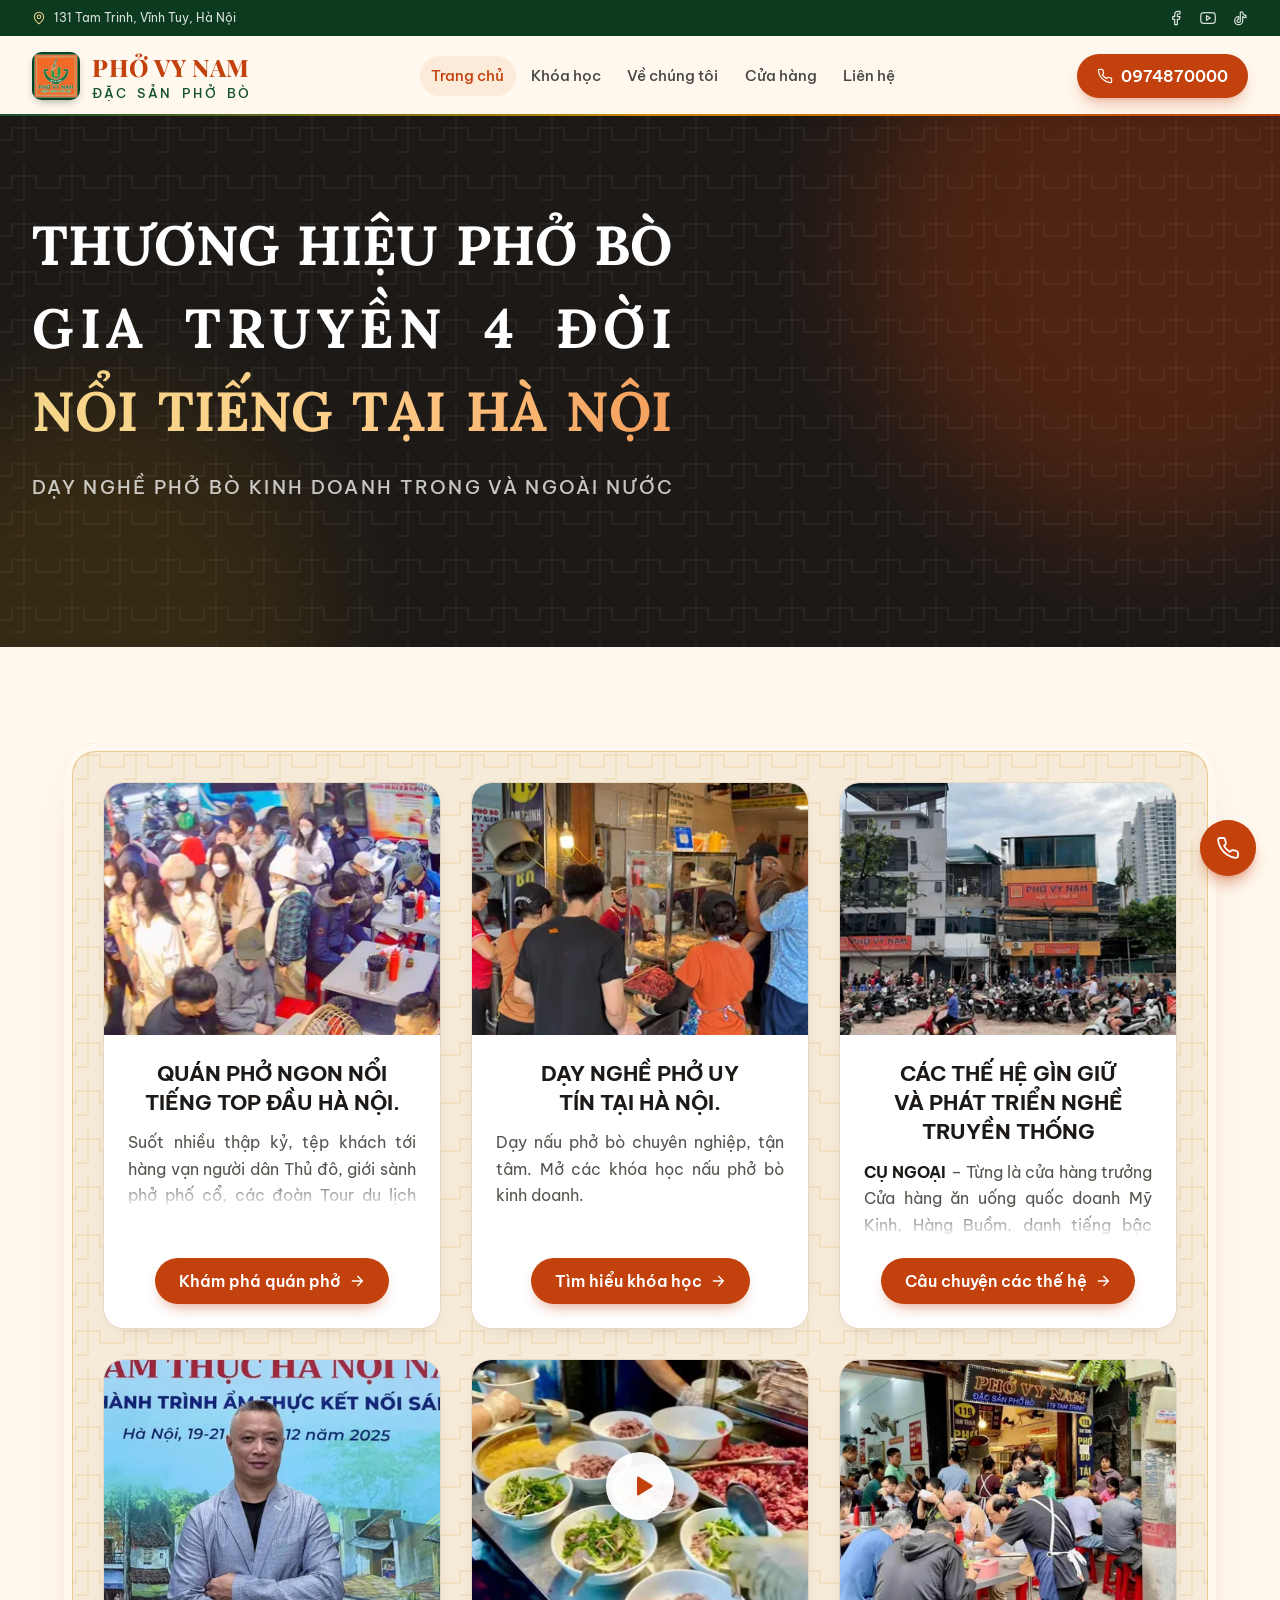
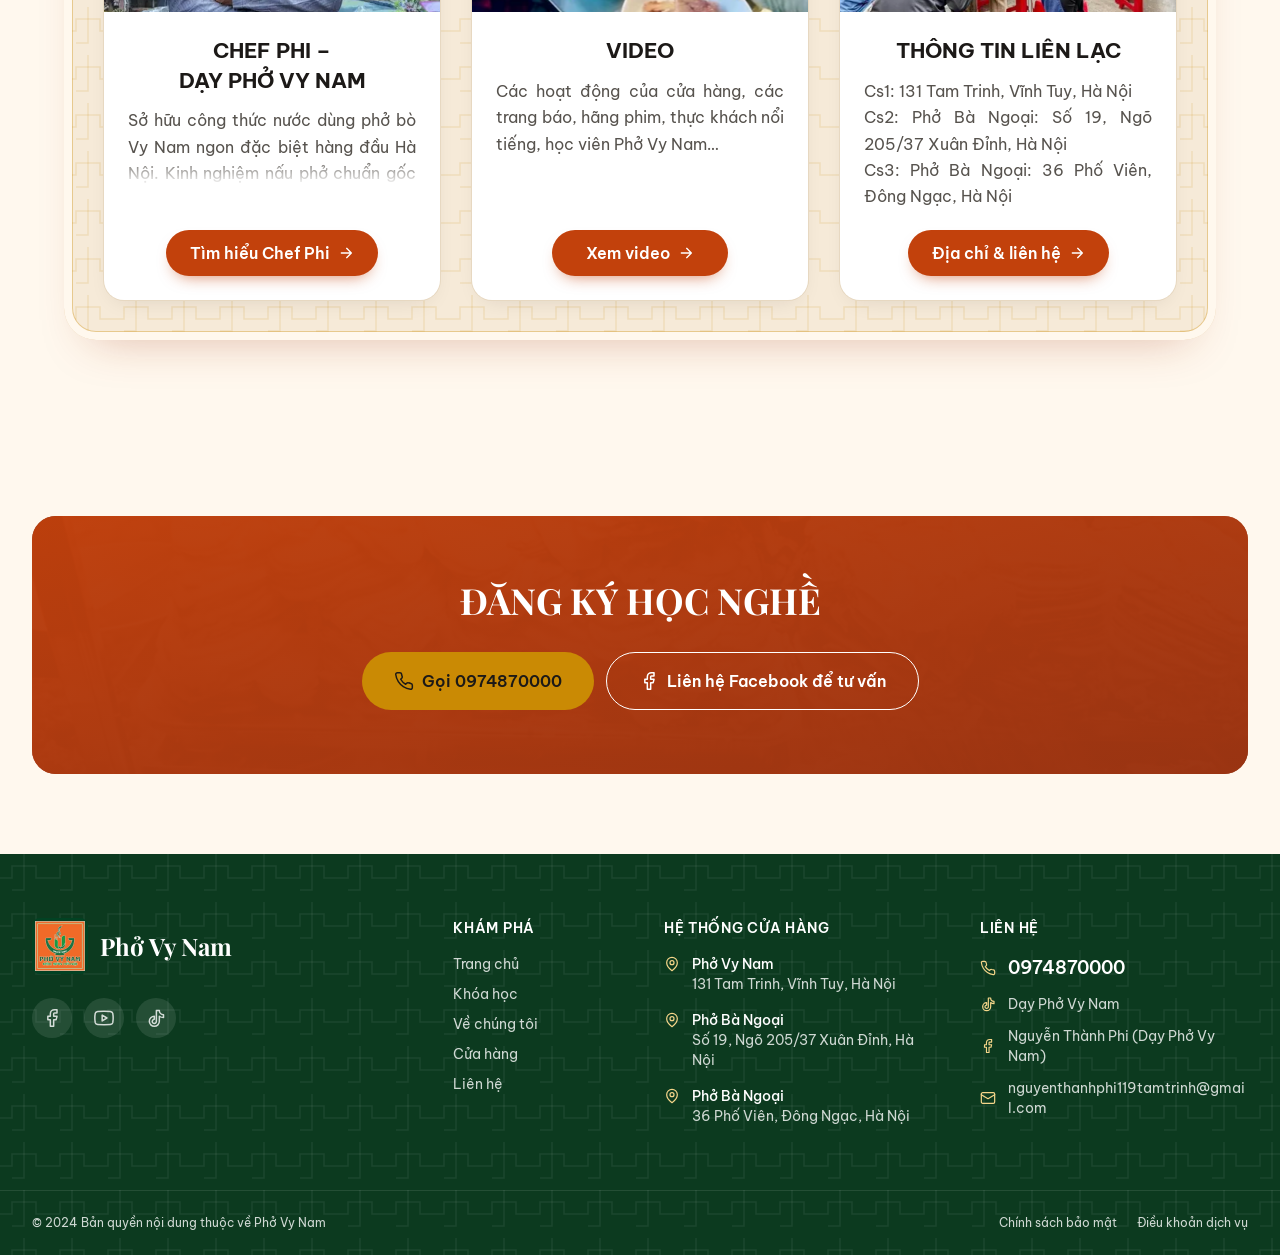
==== index.html @ a5f45116 "Tieu de dau trang chu 3 dong cung co chu, doan Pho cho mo dau "Suot nhieu thap ky" - 3 dong THUONG H" ====
<!DOCTYPE html><html lang="vi"> <head><meta charset="utf-8"><meta name="viewport" content="width=device-width, initial-scale=1"><title>Phở Vy Nam</title><meta name="description" content="Dạy nấu phở bò Hà Nội, khóa học nấu phở kinh doanh với công thức phở bò ngon chuẩn vị do bà Vũ chủ quán và Chef Phi Top 1 trường kỹ thuật ăn uống Hà Nội dạy nghề"><meta name="robots" content="index, follow"><link rel="canonical" href="https://dayphovynam.com/"><meta name="theme-color" content="#c2410c"><link rel="icon" type="image/png" href="favicon.png"><link rel="apple-touch-icon" href="apple-touch-icon.png"><link rel="sitemap" href="sitemap-index.xml"><meta property="og:type" content="website"><meta property="og:locale" content="vi_VN"><meta property="og:site_name" content="Phở Vy Nam"><meta property="og:title" content="Phở Vy Nam"><meta property="og:description" content="Dạy nấu phở bò Hà Nội, khóa học nấu phở kinh doanh với công thức phở bò ngon chuẩn vị do bà Vũ chủ quán và Chef Phi Top 1 trường kỹ thuật ăn uống Hà Nội dạy nghề"><meta property="og:url" content="https://dayphovynam.com/"><meta property="og:image" content="https://dayphovynam.com/_astro/quan-dong-khach.BJh6T_yC_HDYxE.jpg"><meta name="twitter:card" content="summary_large_image"><link rel="preconnect" href="https://fonts.googleapis.com"><link rel="preconnect" href="https://fonts.gstatic.com" crossorigin><link rel="stylesheet" href="https://fonts.googleapis.com/css2?family=Be+Vietnam+Pro:wght@400;500;600;700&family=Playfair+Display:ital,wght@0,600;0,700;0,800;1,600&family=Lora:wght@700&display=swap"><script type="application/ld+json">{"@context":"https://schema.org","@type":"Organization","@id":"https://dayphovynam.com/#organization","name":"Phở Vy Nam","url":"https://dayphovynam.com","logo":"https://dayphovynam.com/apple-touch-icon.png","foundingDate":"1990","telephone":"0974870000","email":"nguyenthanhphi119tamtrinh@gmail.com","sameAs":["https://www.facebook.com/phovynam","https://www.youtube.com/@dayphovynam","https://www.tiktok.com/@dayphovynam"],"department":[{"@type":"Restaurant","name":"Phở Vy Nam – 131 Tam Trinh","servesCuisine":"Phở bò Hà Nội","telephone":"0974870000","address":{"@type":"PostalAddress","streetAddress":"131 Tam Trinh","addressLocality":"Vĩnh Tuy","addressRegion":"Hà Nội","addressCountry":"VN"}},{"@type":"Restaurant","name":"Phở Bà Ngoại – Số 19, ngõ 205/37 Xuân Đỉnh","servesCuisine":"Phở bò Hà Nội","telephone":"0974870000","address":{"@type":"PostalAddress","streetAddress":"Số 19, ngõ 205/37 Xuân Đỉnh","addressLocality":"Xuân Đỉnh","addressRegion":"Hà Nội","addressCountry":"VN"}},{"@type":"Restaurant","name":"Phở Bà Ngoại – 36 Phố Viên","servesCuisine":"Phở bò Hà Nội","telephone":"0974870000","address":{"@type":"PostalAddress","streetAddress":"36 Phố Viên","addressLocality":"Đông Ngạc","addressRegion":"Hà Nội","addressCountry":"VN"}}]}</script><link rel="stylesheet" href="_astro/chinh-sach-bao-mat.DS66toYi.css"><link rel="stylesheet" href="_astro/dien-thoai.css"><style>.thu-muc-khung{position:relative;max-width:72rem;margin-inline:auto;padding:2.5rem;border-radius:2rem;background-color:var(--color-cream-2);box-shadow:inset 0 0 0 8px #fff8ee,inset 0 0 0 9px #ca8a0459,0 24px 48px -28px #9a341259}@media (max-width:1023px){.thu-muc-khung{padding:1.75rem}}@media (max-width:639px){.thu-muc-khung{padding:1.125rem;border-radius:1.5rem;box-shadow:inset 0 0 0 5px #fff8ee,inset 0 0 0 6px #ca8a0459,0 18px 36px -24px #9a341259}}.thu-muc-luoi{display:grid;gap:1.5rem}@media (min-width:640px){.thu-muc-luoi{grid-template-columns:repeat(2,minmax(0,1fr))}}@media (min-width:1024px){.thu-muc-luoi{grid-template-columns:repeat(3,minmax(0,1fr));gap:2rem}}.thu-muc{position:relative;display:flex;flex-direction:column;overflow:hidden;border-radius:1.25rem;background:#fff;box-shadow:0 0 0 1px #e7d8c1,0 8px 24px -12px #1c191729;transition:transform .25s,box-shadow .25s,translate .8s cubic-bezier(.2,.7,.2,1),opacity .8s ease-out;transition-delay:0s,0s,var(--tre,0s),var(--tre,0s)}.thu-muc:hover{transform:translateY(-4px);box-shadow:0 0 0 1px #ca8a0480,0 18px 36px -14px #1c191740}.thu-muc:active{transform:scale(.98);box-shadow:0 0 0 2px var(--color-gold),0 0 0 7px #ca8a0438,0 6px 16px -10px #1c191740;transition-duration:.1s,.1s,.8s,.8s}.thu-muc:has(.thu-muc-xem:focus-visible){outline:3px solid var(--color-gold);outline-offset:3px}.thu-muc-anh{position:relative;aspect-ratio:4/3;overflow:hidden;background:var(--color-cream-2)}.thu-muc-anh img{width:100%;height:100%;object-fit:cover;transition:transform .7s}.thu-muc:hover .thu-muc-anh img{transform:scale(1.05)}.thu-muc-phat{position:absolute;inset:0;margin:auto;display:flex;width:4.25rem;height:4.25rem;align-items:center;justify-content:center;border-radius:9999px;background:#fffffff0;color:var(--color-brand);box-shadow:0 8px 24px #00000059}.thu-muc-phat svg{margin-left:4px}.thu-muc-phat::after{content:"";position:absolute;inset:0;border-radius:inherit}.thu-muc-than{display:flex;flex:1;flex-direction:column;padding:1.5rem 1.5rem 1.5rem}.thu-muc-ten{font-family:var(--font-sans);font-size:1.3125rem;font-weight:700;line-height:1.4;text-align:center;color:var(--color-ink);font-variant-numeric:lining-nums}.thu-muc-chu{margin:.75rem 0 1.25rem;color:var(--color-muted);line-height:1.65;text-align:justify;display:-webkit-box;-webkit-box-orient:vertical;-webkit-line-clamp:3;line-clamp:3;overflow:hidden}.thu-muc-chu.bi-cat{display:block;-webkit-line-clamp:unset;line-clamp:none;max-height:4.95em;-webkit-mask-image:linear-gradient(to bottom,#000 calc(100% - 1.9em),#0000);mask-image:linear-gradient(to bottom,#000 calc(100% - 1.9em),#0000)}.thu-muc-chu--du{display:block;-webkit-line-clamp:unset;line-clamp:none}.thu-muc-xem{margin-top:auto;align-self:center;display:inline-flex;white-space:nowrap;min-width:11rem;min-height:2.875rem;align-items:center;justify-content:center;gap:.5rem;padding:.625rem 1.5rem;border-radius:9999px;background:var(--color-brand);color:#fff;font-weight:600;text-decoration:none;box-shadow:0 8px 16px -8px #c2410ca6;transition:background-color .2s,box-shadow .2s}.thu-muc-xem svg{transition:transform .25s}.thu-muc:hover .thu-muc-xem{background:var(--color-brand-dark);box-shadow:0 10px 20px -8px #9a3412b3}.thu-muc:hover .thu-muc-xem svg{transform:translateX(4px)}.thu-muc-xem::after{content:"";position:absolute;inset:0}@media (prefers-reduced-motion:no-preference){.cho-hien .thu-muc:not(.hien){opacity:0;translate:0 2rem}.cho-hien .thu-muc.hien .thu-muc-anh img{animation:thu-muc-lia 18s ease-out both}.thu-muc-phat{animation:thu-muc-nhip 1.6s ease-in-out infinite}.thu-muc-phat::after{animation:thu-muc-song 1.6s ease-out infinite}}@keyframes thu-muc-lia{from{scale:1;translate:0 0}to{scale:1.1;translate:-2% -1.5%}}@keyframes thu-muc-nhip{0%,56%,100%{scale:1}14%{scale:1.12}28%{scale:1}42%{scale:1.07}}@keyframes thu-muc-song{0%{box-shadow:0 0 0 0 #ffffffb3}70%,100%{box-shadow:0 0 0 1.25rem #fff0}}@font-face{font-family:"Lora du phong";src:local("Georgia");size-adjust:87%}.hero-khit{container-type:inline-size;width:min(100%,40rem)}.hero-khit h1{font-family:"Lora","Lora du phong",Georgia,serif;font-weight:700;font-variant-numeric:lining-nums}.hero-khit h1>span{display:block;white-space:nowrap;line-height:1.2;text-align:justify;text-align-last:justify}.hero-khit h1>span{font-size:calc(100cqi / 11.62)}.hero-khit .khit-2{margin-top:.31em;margin-right:-.1em;letter-spacing:.1em}.hero-khit .khit-3{margin-top:.11em;margin-bottom:-.2em;padding-block:.2em}.hero-phu-de{margin-top:1.75rem;margin-right:-.12em;font-size:calc(100cqi / 33.9);font-weight:500;line-height:1.6;letter-spacing:.12em;white-space:nowrap;text-align:justify;text-align-last:justify}</style></head> <body class="flex min-h-screen flex-col"> <a href="#main" class="sr-only focus:not-sr-only focus:fixed focus:top-2 focus:left-2 focus:z-[60] focus:rounded focus:bg-white focus:px-4 focus:py-2">
Bỏ qua và tới nội dung chính
</a> <header class="sticky top-0 z-50 border-b border-line/70 bg-cream/90 backdrop-blur-md"> <!-- Thanh thông tin trên cùng --> <div class="hidden bg-forest-dark text-xs text-white/85 md:block"> <div class="container-x flex h-9 items-center justify-between"> <p class="flex items-center gap-2"> <svg class="h-3.5 w-3.5 text-gold-light" viewBox="0 0 24 24" fill="none" stroke="currentColor" stroke-width="1.8" stroke-linecap="round" stroke-linejoin="round" aria-hidden="true"><path d="M20 10c0 6-8 12-8 12s-8-6-8-12a8 8 0 0 1 16 0z"/><circle cx="12" cy="10" r="3"/></svg>
131 Tam Trinh, Vĩnh Tuy, Hà Nội
</p> <div class="flex items-center gap-4"> <a href="https://www.facebook.com/phovynam" target="_blank" rel="noopener" aria-label="Facebook" class="hover:text-gold-light"><svg class="h-4 w-4" viewBox="0 0 24 24" fill="none" stroke="currentColor" stroke-width="1.8" stroke-linecap="round" stroke-linejoin="round" aria-hidden="true"><path d="M18 2h-3a5 5 0 0 0-5 5v3H7v4h3v8h4v-8h3l1-4h-4V7a1 1 0 0 1 1-1h3z"/></svg></a> <a href="https://www.youtube.com/@dayphovynam" target="_blank" rel="noopener" aria-label="YouTube" class="hover:text-gold-light"><svg class="h-4 w-4" viewBox="0 0 24 24" fill="none" stroke="currentColor" stroke-width="1.8" stroke-linecap="round" stroke-linejoin="round" aria-hidden="true"><path d="M22.5 6.4a2.8 2.8 0 0 0-2-2C18.9 4 12 4 12 4s-6.9 0-8.5.4a2.8 2.8 0 0 0-2 2A29 29 0 0 0 1 12a29 29 0 0 0 .5 5.6 2.8 2.8 0 0 0 2 2C5.1 20 12 20 12 20s6.9 0 8.5-.4a2.8 2.8 0 0 0 2-2A29 29 0 0 0 23 12a29 29 0 0 0-.5-5.6z"/><path d="m9.8 15.5 5.7-3.5-5.7-3.5z"/></svg></a> <a href="https://www.tiktok.com/@dayphovynam" target="_blank" rel="noopener" aria-label="TikTok" class="hover:text-gold-light"><svg class="h-4 w-4" viewBox="0 0 24 24" fill="none" stroke="currentColor" stroke-width="1.8" stroke-linecap="round" stroke-linejoin="round" aria-hidden="true"><path d="M16 3a5 5 0 0 0 5 5v3.5a8.5 8.5 0 0 1-5-1.6V16a6 6 0 1 1-6-6v3.6a2.5 2.5 0 1 0 2.5 2.4V3z"/></svg></a> </div> </div> </div> <div class="container-x flex h-16 items-center justify-between gap-4 lg:h-20"> <a href="./" class="flex items-center gap-3" aria-label="Phở Vy Nam – Trang chủ"> <img src="_astro/logo-goc-192.webp" alt loading="eager" decoding="async" fetchpriority="auto" width="192" height="192" class="h-11 w-11 rounded-lg shadow-sm lg:h-12 lg:w-12"> <span class="leading-tight"> <span class="block font-display text-xl font-bold text-brand lg:text-2xl">Phở Vy Nam</span> <span class="block text-[11px] font-medium tracking-wider text-forest uppercase">Đặc sản phở bò</span> </span> </a> <nav class="hidden items-center gap-1 lg:flex" aria-label="Menu chính"> <a href="./" class="rounded-full px-4 py-2 text-[15px] font-medium transition-colors bg-brand-light text-brand" aria-current="page"> Trang chủ </a><a href="khoa-hoc-day-nau-pho" class="rounded-full px-4 py-2 text-[15px] font-medium transition-colors text-ink/80 hover:text-brand"> Khóa học </a><a href="ve-chung-toi" class="rounded-full px-4 py-2 text-[15px] font-medium transition-colors text-ink/80 hover:text-brand"> Về chúng tôi </a><a href="he-thong-cua-hang" class="rounded-full px-4 py-2 text-[15px] font-medium transition-colors text-ink/80 hover:text-brand"> Cửa hàng </a><a href="lien-he" class="rounded-full px-4 py-2 text-[15px] font-medium transition-colors text-ink/80 hover:text-brand"> Liên hệ </a> </nav> <div class="flex items-center gap-2"> <a href="tel:0974870000" class="btn btn-primary hidden !px-5 !py-2.5 sm:inline-flex"> <svg class="h-4 w-4" viewBox="0 0 24 24" fill="none" stroke="currentColor" stroke-width="1.8" stroke-linecap="round" stroke-linejoin="round" aria-hidden="true"><path d="M22 16.9v3a2 2 0 0 1-2.2 2 19.8 19.8 0 0 1-8.6-3.1 19.5 19.5 0 0 1-6-6A19.8 19.8 0 0 1 2.1 4.2 2 2 0 0 1 4.1 2h3a2 2 0 0 1 2 1.7c.1 1 .4 1.9.7 2.8a2 2 0 0 1-.5 2.1L8 9.9a16 16 0 0 0 6 6l1.3-1.3a2 2 0 0 1 2.1-.4c.9.3 1.8.6 2.8.7a2 2 0 0 1 1.7 2z"/></svg> 0974870000 </a> <!-- Menu mobile dùng <details>, không cần JavaScript --> <details class="group relative lg:hidden"> <summary class="flex h-11 w-11 cursor-pointer list-none items-center justify-center rounded-full border border-line bg-white [&::-webkit-details-marker]:hidden" aria-label="Mở menu"> <svg class="h-5 w-5 group-open:hidden" viewBox="0 0 24 24" fill="none" stroke="currentColor" stroke-width="1.8" stroke-linecap="round" stroke-linejoin="round" aria-hidden="true"><path d="M4 6h16M4 12h16M4 18h16"/></svg> <svg class="hidden h-5 w-5 group-open:block" viewBox="0 0 24 24" fill="none" stroke="currentColor" stroke-width="1.8" stroke-linecap="round" stroke-linejoin="round" aria-hidden="true"><path d="M18 6 6 18M6 6l12 12"/></svg> </summary> <div class="fixed inset-x-0 top-16 border-b border-line bg-cream px-4 pt-2 pb-6 shadow-xl"> <nav class="flex flex-col" aria-label="Menu mobile"> <a href="./" class="border-b border-line/60 py-3.5 text-lg font-medium text-brand"> Trang chủ </a><a href="khoa-hoc-day-nau-pho" class="border-b border-line/60 py-3.5 text-lg font-medium text-ink"> Khóa học </a><a href="ve-chung-toi" class="border-b border-line/60 py-3.5 text-lg font-medium text-ink"> Về chúng tôi </a><a href="he-thong-cua-hang" class="border-b border-line/60 py-3.5 text-lg font-medium text-ink"> Cửa hàng </a><a href="lien-he" class="border-b border-line/60 py-3.5 text-lg font-medium text-ink"> Liên hệ </a> </nav> <div class="mt-5 grid grid-cols-2 gap-3"> <a href="tel:0974870000" class="btn btn-primary"><svg class="h-4 w-4" viewBox="0 0 24 24" fill="none" stroke="currentColor" stroke-width="1.8" stroke-linecap="round" stroke-linejoin="round" aria-hidden="true"><path d="M22 16.9v3a2 2 0 0 1-2.2 2 19.8 19.8 0 0 1-8.6-3.1 19.5 19.5 0 0 1-6-6A19.8 19.8 0 0 1 2.1 4.2 2 2 0 0 1 4.1 2h3a2 2 0 0 1 2 1.7c.1 1 .4 1.9.7 2.8a2 2 0 0 1-.5 2.1L8 9.9a16 16 0 0 0 6 6l1.3-1.3a2 2 0 0 1 2.1-.4c.9.3 1.8.6 2.8.7a2 2 0 0 1 1.7 2z"/></svg>Gọi ngay</a> <a href="https://www.facebook.com/nguyen.thanh.phi.833578" target="_blank" rel="noopener" class="btn btn-ghost-dark"><svg class="h-4 w-4" viewBox="0 0 24 24" fill="none" stroke="currentColor" stroke-width="1.8" stroke-linecap="round" stroke-linejoin="round" aria-hidden="true"><path d="M18 2h-3a5 5 0 0 0-5 5v3H7v4h3v8h4v-8h3l1-4h-4V7a1 1 0 0 1 1-1h3z"/></svg>Facebook</a> </div> </div> </details> </div> </div> </header> <main id="main" class="flex-1">   <section class="hero-chu bg-pattern-light relative isolate overflow-hidden bg-ink"> <!-- quầng sáng ấm phía sau --> <div class="absolute -top-40 -right-40 -z-10 h-[36rem] w-[36rem] rounded-full bg-brand/30 blur-3xl"></div> <div class="absolute -bottom-48 -left-32 -z-10 h-[28rem] w-[28rem] rounded-full bg-gold/15 blur-3xl"></div> <div class="container-x grid items-center gap-14 pt-14 pb-28 sm:pt-20 lg:gap-10 lg:pt-24 lg:pb-36"> <div class="hero-khit"> <h1 class="font-bold text-white"><span class="khit-1">THƯƠNG HIỆU PHỞ BÒ</span> <span class="khit-2">GIA TRUYỀN 4 ĐỜI</span> <span class="khit-3 bg-gradient-to-r from-gold-light via-[#ffcf8a] to-[#f59e5b] bg-clip-text text-transparent">NỔI TIẾNG TẠI HÀ NỘI</span> </h1> <p class="hero-phu-de text-white/75"><span>DẠY NGHỀ PHỞ BÒ KINH DOANH</span> <span>TRONG VÀ NGOÀI NƯỚC</span></p> </div> </div> </section>    <section class="section container-x"> <div class="thu-muc-khung bg-pattern"> <div class="thu-muc-luoi"> <article class="thu-muc"> <div class="thu-muc-anh"><img src="_astro/khach-dong-1.CuLT2QtE_1uqlFc.webp" srcset="_astro/khach-dong-1.CuLT2QtE_1e4TtC.webp 480w, _astro/khach-dong-1.CuLT2QtE_1uqlFc.webp 800w, _astro/khach-dong-1.CuLT2QtE_Z2gBgOa.webp 1200w, _astro/khach-dong-1.CuLT2QtE_Z2hpPRK.webp 1920w" alt="Phở Vy Nam" sizes="(min-width: 1024px) 400px, (min-width: 640px) 50vw, 100vw" loading="lazy" decoding="async" width="1920" height="1071"></div> <div class="thu-muc-than"> <h2 class="thu-muc-ten">QUÁN PHỞ NGON NỔI TIẾNG TOP ĐẦU HÀ NỘI.</h2> <p class="thu-muc-chu">Suốt nhiều thập kỷ, tệp khách tới hàng vạn người dân Thủ đô, giới sành phở phố cổ, các đoàn Tour du lịch trong và ngoài nước, những người nổi tiếng… Hàng ngày cứ 5h sáng, thực khách đã xếp hàng rất đông để thưởng thức hương vị phở ngon chuẩn gốc phố cổ.</p> <a href="quan-pho-ngon" class="thu-muc-xem">Khám phá quán phở <svg width="16" height="16" viewBox="0 0 24 24" fill="none" stroke="currentColor" stroke-width="2" stroke-linecap="round" stroke-linejoin="round" aria-hidden="true"><path d="M5 12h14M13 5l7 7-7 7"/></svg></a> </div> </article><article class="thu-muc"> <div class="thu-muc-anh"><img src="_astro/quay-pho.C1teAIjQ_ZdYgRD.webp" srcset="_astro/quay-pho.C1teAIjQ_ZSgup8.webp 480w, _astro/quay-pho.C1teAIjQ_ZdYgRD.webp 800w, _astro/quay-pho.C1teAIjQ_Z1EVaKI.webp 1200w" alt="Phở Vy Nam" sizes="(min-width: 1024px) 400px, (min-width: 640px) 50vw, 100vw" loading="lazy" decoding="async" width="1920" height="1081"></div> <div class="thu-muc-than"> <h2 class="thu-muc-ten">DẠY NGHỀ PHỞ UY TÍN TẠI HÀ NỘI.</h2> <p class="thu-muc-chu">Dạy nấu phở bò chuyên nghiệp, tận tâm. Mở các khóa học nấu phở bò kinh doanh.</p> <a href="khoa-hoc-day-nau-pho" class="thu-muc-xem">Tìm hiểu khóa học <svg width="16" height="16" viewBox="0 0 24 24" fill="none" stroke="currentColor" stroke-width="2" stroke-linecap="round" stroke-linejoin="round" aria-hidden="true"><path d="M5 12h14M13 5l7 7-7 7"/></svg></a> </div> </article><article class="thu-muc"> <div class="thu-muc-anh"><img src="_astro/mat-tien.ClunSgjY_ZFa3Kn.webp" srcset="_astro/mat-tien.ClunSgjY_1rf7BD.webp 480w, _astro/mat-tien.ClunSgjY_ZFa3Kn.webp 800w, _astro/mat-tien.ClunSgjY_Z2ujUbk.webp 1200w" alt="Phở Vy Nam" sizes="(min-width: 1024px) 400px, (min-width: 640px) 50vw, 100vw" loading="lazy" decoding="async" width="1920" height="1164"></div> <div class="thu-muc-than"> <h2 class="thu-muc-ten">CÁC THẾ HỆ GÌN GIỮ VÀ PHÁT TRIỂN NGHỀ TRUYỀN THỐNG</h2> <p class="thu-muc-chu"><strong class="text-ink">CỤ NGOẠI</strong> – Từng là cửa hàng trưởng Cửa hàng ăn uống quốc doanh Mỹ Kinh, Hàng Buồm, danh tiếng bậc nhất Hà Nội thời bao cấp về các món ăn đặc sản phố cổ như phở, bún…</p> <a href="ve-chung-toi" class="thu-muc-xem">Câu chuyện các thế hệ <svg width="16" height="16" viewBox="0 0 24 24" fill="none" stroke="currentColor" stroke-width="2" stroke-linecap="round" stroke-linejoin="round" aria-hidden="true"><path d="M5 12h14M13 5l7 7-7 7"/></svg></a> </div> </article><article class="thu-muc"> <div class="thu-muc-anh"><img src="_astro/chef-phi-moi-ngang-800.webp" srcset="_astro/chef-phi-moi-ngang-480.webp 480w, _astro/chef-phi-moi-ngang-800.webp 800w, _astro/chef-phi-moi-ngang-1200.webp 1200w" alt="Phở Vy Nam" sizes="(min-width: 1024px) 400px, (min-width: 640px) 50vw, 100vw" loading="lazy" decoding="async" width="1200" height="900"></div> <div class="thu-muc-than"> <h2 class="thu-muc-ten">CHEF PHI&nbsp;– DẠY&nbsp;PHỞ&nbsp;VY&nbsp;NAM</h2> <p class="thu-muc-chu">Sở hữu công thức nước dùng phở bò Vy Nam ngon đặc biệt hàng đầu Hà Nội. Kinh nghiệm nấu phở chuẩn gốc Hà Nội, dùng ít loại nguyên liệu và gia vị. Cost phở thấp đơn giản mà ngon là điểm mạnh để các chủ quán có lãi suất cao.</p> <a href="chef-phi" class="thu-muc-xem">Tìm hiểu Chef Phi <svg width="16" height="16" viewBox="0 0 24 24" fill="none" stroke="currentColor" stroke-width="2" stroke-linecap="round" stroke-linejoin="round" aria-hidden="true"><path d="M5 12h14M13 5l7 7-7 7"/></svg></a> </div> </article><article class="thu-muc"> <div class="thu-muc-anh"><img src="_astro/chuan-bi-bat-pho.DvML79de_ZiUTne.webp" srcset="_astro/chuan-bi-bat-pho.DvML79de_2am3i2.webp 480w, _astro/chuan-bi-bat-pho.DvML79de_ZiUTne.webp 800w, _astro/chuan-bi-bat-pho.DvML79de_1x6KeD.webp 1200w" alt="Phở Vy Nam" sizes="(min-width: 1024px) 400px, (min-width: 640px) 50vw, 100vw" loading="lazy" decoding="async" width="1290" height="738"><span class="thu-muc-phat" aria-hidden="true"><svg width="30" height="30" viewBox="0 0 24 24" fill="currentColor" aria-hidden="true"><path d="M8 5.5v13a1 1 0 0 0 1.5.86l10.5-6.5a1 1 0 0 0 0-1.72L9.5 4.64A1 1 0 0 0 8 5.5z"/></svg></span></div> <div class="thu-muc-than"> <h2 class="thu-muc-ten">VIDEO</h2> <p class="thu-muc-chu">Các hoạt động của cửa hàng, các trang báo, hãng phim, thực khách nổi tiếng, học viên Phở Vy Nam…</p> <a href="video" class="thu-muc-xem">Xem video <svg width="16" height="16" viewBox="0 0 24 24" fill="none" stroke="currentColor" stroke-width="2" stroke-linecap="round" stroke-linejoin="round" aria-hidden="true"><path d="M5 12h14M13 5l7 7-7 7"/></svg></a> </div> </article><article class="thu-muc"> <div class="thu-muc-anh"><img src="_astro/quan-dong-khach.BJh6T_yC_PrNCY.webp" srcset="_astro/quan-dong-khach.BJh6T_yC_Z2sQbIY.webp 320w, _astro/quan-dong-khach.BJh6T_yC_PrNCY.webp 640w, _astro/quan-dong-khach.BJh6T_yC_Z1GQLq5.webp 1920w" alt="Phở Vy Nam" sizes="(min-width: 1024px) 400px, (min-width: 640px) 50vw, 100vw" loading="lazy" decoding="async" width="1920" height="1053"></div> <div class="thu-muc-than"> <h2 class="thu-muc-ten">THÔNG TIN LIÊN LẠC</h2> <p class="thu-muc-chu thu-muc-chu--du">Cs1: 131 Tam Trinh, Vĩnh Tuy, Hà Nội<br>Cs2: Phở Bà Ngoại: Số 19, Ngõ 205/37 Xuân Đỉnh, Hà Nội<br>Cs3: Phở Bà Ngoại: 36 Phố Viên, Đông Ngạc, Hà Nội</p> <a href="he-thong-cua-hang" class="thu-muc-xem">Địa chỉ &amp; liên hệ <svg width="16" height="16" viewBox="0 0 24 24" fill="none" stroke="currentColor" stroke-width="2" stroke-linecap="round" stroke-linejoin="round" aria-hidden="true"><path d="M5 12h14M13 5l7 7-7 7"/></svg></a> </div> </article> </div> </div> </section>  <section class="container-x py-16 sm:py-20"> <div class="relative isolate overflow-hidden rounded-3xl bg-brand-dark px-6 py-14 text-center sm:px-12 sm:py-16"> <img src="_astro/nguyen-lieu.CxXlADbn_yOKf3.webp" srcset="_astro/nguyen-lieu.CxXlADbn_Z2nGfMi.webp 640w, _astro/nguyen-lieu.CxXlADbn_PevFp.webp 1280w" alt sizes="(min-width: 1280px) 1216px, 100vw" loading="lazy" decoding="async" fetchpriority="auto" width="1320" height="740" class="absolute inset-0 -z-10 h-full w-full object-cover opacity-20 mix-blend-luminosity"> <div class="absolute inset-0 -z-10 bg-gradient-to-br from-brand/90 to-brand-dark/95"></div> <h2 class="mx-auto max-w-2xl text-3xl font-bold text-white sm:text-4xl">ĐĂNG KÝ HỌC NGHỀ</h2> <div class="mt-8 flex flex-col justify-center gap-3 sm:flex-row"> <a href="tel:0974870000" class="btn btn-gold !px-8 !py-4"> <svg class="h-5 w-5" viewBox="0 0 24 24" fill="none" stroke="currentColor" stroke-width="1.8" stroke-linecap="round" stroke-linejoin="round" aria-hidden="true"><path d="M22 16.9v3a2 2 0 0 1-2.2 2 19.8 19.8 0 0 1-8.6-3.1 19.5 19.5 0 0 1-6-6A19.8 19.8 0 0 1 2.1 4.2 2 2 0 0 1 4.1 2h3a2 2 0 0 1 2 1.7c.1 1 .4 1.9.7 2.8a2 2 0 0 1-.5 2.1L8 9.9a16 16 0 0 0 6 6l1.3-1.3a2 2 0 0 1 2.1-.4c.9.3 1.8.6 2.8.7a2 2 0 0 1 1.7 2z"/></svg> Gọi 0974870000 </a> <a href="https://www.facebook.com/nguyen.thanh.phi.833578" target="_blank" rel="noopener" class="btn btn-outline !px-8 !py-4 text-white"> <svg class="h-5 w-5" viewBox="0 0 24 24" fill="none" stroke="currentColor" stroke-width="1.8" stroke-linecap="round" stroke-linejoin="round" aria-hidden="true"><path d="M18 2h-3a5 5 0 0 0-5 5v3H7v4h3v8h4v-8h3l1-4h-4V7a1 1 0 0 1 1-1h3z"/></svg> Liên hệ Facebook để tư vấn
</a> </div> </div> </section>  </main> <footer class="bg-pattern-light bg-forest-dark text-white/80"> <div class="container-x grid gap-12 py-16 md:grid-cols-2 lg:grid-cols-12"> <div class="lg:col-span-4"> <a href="./" class="flex items-center gap-3"> <img src="_astro/logo-goc-224.webp" alt loading="lazy" decoding="async" fetchpriority="auto" width="224" height="224" class="h-14 w-14 rounded-lg"> <span> <span class="block font-display text-2xl font-bold text-white">Phở Vy Nam</span> </span> </a> <div class="mt-6 flex gap-3"> <a href="https://www.facebook.com/phovynam" target="_blank" rel="noopener" aria-label="Facebook" class="flex h-10 w-10 items-center justify-center rounded-full bg-white/10 hover:bg-brand"><svg class="h-5 w-5" viewBox="0 0 24 24" fill="none" stroke="currentColor" stroke-width="1.8" stroke-linecap="round" stroke-linejoin="round" aria-hidden="true"><path d="M18 2h-3a5 5 0 0 0-5 5v3H7v4h3v8h4v-8h3l1-4h-4V7a1 1 0 0 1 1-1h3z"/></svg></a> <a href="https://www.youtube.com/@dayphovynam" target="_blank" rel="noopener" aria-label="YouTube" class="flex h-10 w-10 items-center justify-center rounded-full bg-white/10 hover:bg-brand"><svg class="h-5 w-5" viewBox="0 0 24 24" fill="none" stroke="currentColor" stroke-width="1.8" stroke-linecap="round" stroke-linejoin="round" aria-hidden="true"><path d="M22.5 6.4a2.8 2.8 0 0 0-2-2C18.9 4 12 4 12 4s-6.9 0-8.5.4a2.8 2.8 0 0 0-2 2A29 29 0 0 0 1 12a29 29 0 0 0 .5 5.6 2.8 2.8 0 0 0 2 2C5.1 20 12 20 12 20s6.9 0 8.5-.4a2.8 2.8 0 0 0 2-2A29 29 0 0 0 23 12a29 29 0 0 0-.5-5.6z"/><path d="m9.8 15.5 5.7-3.5-5.7-3.5z"/></svg></a> <a href="https://www.tiktok.com/@dayphovynam" target="_blank" rel="noopener" aria-label="TikTok" class="flex h-10 w-10 items-center justify-center rounded-full bg-white/10 hover:bg-brand"><svg class="h-5 w-5" viewBox="0 0 24 24" fill="none" stroke="currentColor" stroke-width="1.8" stroke-linecap="round" stroke-linejoin="round" aria-hidden="true"><path d="M16 3a5 5 0 0 0 5 5v3.5a8.5 8.5 0 0 1-5-1.6V16a6 6 0 1 1-6-6v3.6a2.5 2.5 0 1 0 2.5 2.4V3z"/></svg></a> </div> </div> <div class="lg:col-span-2"> <h2 class="font-sans text-sm font-semibold tracking-wider text-white uppercase">Khám phá</h2> <ul class="mt-4 space-y-2.5 text-sm"> <li><a href="./" class="hover:text-gold-light">Trang chủ</a></li><li><a href="khoa-hoc-day-nau-pho" class="hover:text-gold-light">Khóa học</a></li><li><a href="ve-chung-toi" class="hover:text-gold-light">Về chúng tôi</a></li><li><a href="he-thong-cua-hang" class="hover:text-gold-light">Cửa hàng</a></li><li><a href="lien-he" class="hover:text-gold-light">Liên hệ</a></li> </ul> </div> <div class="lg:col-span-3"> <h2 class="font-sans text-sm font-semibold tracking-wider text-white uppercase">Hệ thống cửa hàng</h2> <ul class="mt-4 space-y-4 text-sm"> <li class="flex gap-3"> <svg class="mt-0.5 h-4 w-4 shrink-0 text-gold-light" viewBox="0 0 24 24" fill="none" stroke="currentColor" stroke-width="1.8" stroke-linecap="round" stroke-linejoin="round" aria-hidden="true"><path d="M20 10c0 6-8 12-8 12s-8-6-8-12a8 8 0 0 1 16 0z"/><circle cx="12" cy="10" r="3"/></svg> <span> <span class="block font-medium text-white">Phở Vy Nam</span> 131 Tam Trinh, Vĩnh Tuy, Hà Nội </span> </li><li class="flex gap-3"> <svg class="mt-0.5 h-4 w-4 shrink-0 text-gold-light" viewBox="0 0 24 24" fill="none" stroke="currentColor" stroke-width="1.8" stroke-linecap="round" stroke-linejoin="round" aria-hidden="true"><path d="M20 10c0 6-8 12-8 12s-8-6-8-12a8 8 0 0 1 16 0z"/><circle cx="12" cy="10" r="3"/></svg> <span> <span class="block font-medium text-white">Phở Bà Ngoại</span> Số 19, Ngõ 205/37 Xuân Đỉnh, Hà Nội </span> </li><li class="flex gap-3"> <svg class="mt-0.5 h-4 w-4 shrink-0 text-gold-light" viewBox="0 0 24 24" fill="none" stroke="currentColor" stroke-width="1.8" stroke-linecap="round" stroke-linejoin="round" aria-hidden="true"><path d="M20 10c0 6-8 12-8 12s-8-6-8-12a8 8 0 0 1 16 0z"/><circle cx="12" cy="10" r="3"/></svg> <span> <span class="block font-medium text-white">Phở Bà Ngoại</span> 36 Phố Viên, Đông Ngạc, Hà Nội </span> </li> </ul> </div> <div class="lg:col-span-3"> <h2 class="font-sans text-sm font-semibold tracking-wider text-white uppercase">Liên hệ</h2> <ul class="mt-4 space-y-3 text-sm"> <li> <a href="tel:0974870000" class="flex items-center gap-3 hover:text-gold-light"> <svg class="h-4 w-4 text-gold-light" viewBox="0 0 24 24" fill="none" stroke="currentColor" stroke-width="1.8" stroke-linecap="round" stroke-linejoin="round" aria-hidden="true"><path d="M22 16.9v3a2 2 0 0 1-2.2 2 19.8 19.8 0 0 1-8.6-3.1 19.5 19.5 0 0 1-6-6A19.8 19.8 0 0 1 2.1 4.2 2 2 0 0 1 4.1 2h3a2 2 0 0 1 2 1.7c.1 1 .4 1.9.7 2.8a2 2 0 0 1-.5 2.1L8 9.9a16 16 0 0 0 6 6l1.3-1.3a2 2 0 0 1 2.1-.4c.9.3 1.8.6 2.8.7a2 2 0 0 1 1.7 2z"/></svg> <span class="text-lg font-semibold text-white">0974870000</span> </a> </li> <li> <a href="https://www.tiktok.com/@dayphovynam" target="_blank" rel="noopener" class="flex items-center gap-3 hover:text-gold-light"> <svg class="h-4 w-4 text-gold-light" viewBox="0 0 24 24" fill="none" stroke="currentColor" stroke-width="1.8" stroke-linecap="round" stroke-linejoin="round" aria-hidden="true"><path d="M16 3a5 5 0 0 0 5 5v3.5a8.5 8.5 0 0 1-5-1.6V16a6 6 0 1 1-6-6v3.6a2.5 2.5 0 1 0 2.5 2.4V3z"/></svg> Dạy Phở Vy Nam </a> </li> <li> <a href="https://www.facebook.com/nguyen.thanh.phi.833578" target="_blank" rel="noopener" class="flex items-center gap-3 hover:text-gold-light"> <svg class="h-4 w-4 text-gold-light" viewBox="0 0 24 24" fill="none" stroke="currentColor" stroke-width="1.8" stroke-linecap="round" stroke-linejoin="round" aria-hidden="true"><path d="M18 2h-3a5 5 0 0 0-5 5v3H7v4h3v8h4v-8h3l1-4h-4V7a1 1 0 0 1 1-1h3z"/></svg> Nguyễn Thành Phi (Dạy Phở Vy Nam) </a> </li> <li> <a href="mailto:nguyenthanhphi119tamtrinh@gmail.com" class="flex items-center gap-3 break-all hover:text-gold-light"> <svg class="h-4 w-4 shrink-0 text-gold-light" viewBox="0 0 24 24" fill="none" stroke="currentColor" stroke-width="1.8" stroke-linecap="round" stroke-linejoin="round" aria-hidden="true"><rect x="2" y="4" width="20" height="16" rx="2"/><path d="m22 7-10 6L2 7"/></svg>nguyenthanhphi119tamtrinh@gmail.com </a> </li> </ul> </div> </div> <div class="border-t border-white/10"> <div class="container-x flex flex-col items-center justify-between gap-3 py-6 text-xs sm:flex-row"> <p>© 2024 Bản quyền nội dung thuộc về Phở Vy Nam</p> <div class="flex gap-5"> <a href="chinh-sach-bao-mat" class="hover:text-gold-light">Chính sách bảo mật</a> <a href="dieu-khoan-dich-vu" class="hover:text-gold-light">Điều khoản dịch vụ</a> </div> </div> </div> </footer> <div class="fixed right-4 bottom-4 z-40 flex flex-col gap-3 sm:right-6 sm:bottom-6"> <a href="tel:0974870000" aria-label="Gọi 0974870000" class="relative flex h-14 w-14 items-center justify-center rounded-full bg-brand text-white shadow-lg shadow-brand/40 transition-transform hover:scale-110"> <span class="absolute inset-0 animate-ping rounded-full bg-brand/40 motion-reduce:hidden"></span> <svg class="relative h-6 w-6" viewBox="0 0 24 24" fill="none" stroke="currentColor" stroke-width="1.8" stroke-linecap="round" stroke-linejoin="round" aria-hidden="true"><path d="M22 16.9v3a2 2 0 0 1-2.2 2 19.8 19.8 0 0 1-8.6-3.1 19.5 19.5 0 0 1-6-6A19.8 19.8 0 0 1 2.1 4.2 2 2 0 0 1 4.1 2h3a2 2 0 0 1 2 1.7c.1 1 .4 1.9.7 2.8a2 2 0 0 1-.5 2.1L8 9.9a16 16 0 0 0 6 6l1.3-1.3a2 2 0 0 1 2.1-.4c.9.3 1.8.6 2.8.7a2 2 0 0 1 1.7 2z"/></svg> </a> </div> <script>(function(){var chu=[].slice.call(document.querySelectorAll(".thu-muc-chu:not(.thu-muc-chu--du)"));function cat(){chu.forEach(function(p){p.classList.remove("bi-cat");if(p.scrollHeight>p.clientHeight+1)p.classList.add("bi-cat")})}cat();addEventListener("resize",cat);if(document.fonts)document.fonts.ready.then(cat);document.addEventListener("touchstart",function(){},{passive:true});if(!("IntersectionObserver" in window)||matchMedia("(prefers-reduced-motion: reduce)").matches)return;document.documentElement.classList.add("cho-hien");var io=new IntersectionObserver(function(es){var n=0;es.forEach(function(e){if(!e.isIntersecting)return;e.target.style.setProperty("--tre",(n++*90)+"ms");e.target.classList.add("hien");io.unobserve(e.target)})},{rootMargin:"0px 0px -6% 0px",threshold:.1});document.querySelectorAll(".thu-muc").forEach(function(t){io.observe(t)})})();</script></body></html>
---- _astro/dien-thoai.css ----
/* Chỉnh hiển thị cho điện thoại. Không đổi chữ, chỉ đổi cách bày.
   File này không nằm trong @layer nên thắng các lớp Tailwind ở chinh-sach-bao-mat.*.css. */

/* ---------- chung mọi khổ màn hình ---------- */
a, button, summary { touch-action: manipulation; -webkit-tap-highlight-color: transparent }
.btn { transition-property: color, background-color, border-color, box-shadow, transform }
/* menu điện thoại đang đóng thì ẩn hẳn khung menu */
details:not([open]) > div { display: none }
/* dòng căn giữa nằm trong khối chữ căn đều */
.chu-deu .text-center { text-align: center }
/* tên cạnh logo trên cùng: in hoa, đậm; dòng "Đặc sản phở bò" dàn đều cho bằng đúng bề ngang tên */
header .leading-tight { display: inline-block }
header .leading-tight > :first-child { font-size: 1.5rem; font-weight: 800; text-transform: uppercase; letter-spacing: .03em; margin-right: -.03em }
header .leading-tight > :last-child { margin-top: .2em; margin-right: -.2em; font-size: 13px; letter-spacing: .2em; text-align: justify; text-align-last: justify }
/* đầu trang nền kem, logo bên trái có bóng nhẹ, vạch xanh – vàng – cam ở mép dưới theo màu logo (kiểu A, người dùng chọn 04/11/2026) */
header { border-bottom-width: 0; box-shadow: 0 6px 16px -10px #1c191740 }
header::after { content: ""; position: absolute; left: 0; right: 0; bottom: 0; height: 2px; background: linear-gradient(90deg, var(--color-forest), var(--color-gold) 50%, var(--color-brand)); pointer-events: none }
header > .container-x > a:first-child > img { border-radius: .6rem; box-shadow: 0 4px 10px -4px #0c3a1f80 }

/* ---------- điện thoại và máy tính bảng dọc ---------- */
@media (max-width: 767px) {
  /* khoảng cách giữa các khối */
  .section { padding-block: 3.5rem }

  /* các nhãn nhỏ: không dưới 13px cho dễ đọc */
  main .text-xs { font-size: .8125rem }

  /* nhãn nhỏ có 2 gạch hai bên: thu gọn để không rớt dòng */
  .eyebrow { font-size: .8125rem; letter-spacing: .1em }
  .bg-cream-2 .eyebrow { color: var(--color-brand-dark) }
  .eyebrow::before, .eyebrow::after { width: 1.25rem }

  /* tiêu đề trang: nhỏ lại một chút để không vỡ 4–5 dòng */
  /* (một số h1 ghi line-height ngay trong thẻ nên cần !important) */
  main h1 { font-size: clamp(1.625rem, 7.4vw, 2.25rem); line-height: 1.22 !important }

  /* thanh "Trang chủ / ...": giữ 1 dòng, tên dài thì cắt "…" */
  nav[aria-label="Breadcrumb"] ol { flex-wrap: nowrap }
  nav[aria-label="Breadcrumb"] li:first-child { flex-shrink: 0; white-space: nowrap }
  nav[aria-label="Breadcrumb"] li:last-child { min-width: 0 }
  nav[aria-label="Breadcrumb"] [aria-current] { min-width: 0; overflow: hidden; text-overflow: ellipsis; white-space: nowrap }

  /* trang chủ: khối đầu trang (cỡ chữ tiêu đề tự khít bề ngang, xem lớp hero-khit trong index.html) */
  .hero-chu > .container-x { padding-bottom: 4.5rem; gap: 2.75rem }

  /* trang chủ: thẻ thư mục */
  .thu-muc-luoi { gap: 1.25rem }
  .thu-muc-than { padding: 1.25rem 1.25rem 1.125rem }
  .thu-muc-ten { font-size: 1.25rem }

  /* ảnh đứng đầu cột (khối 4 ý ở Quán phở ngon): bỏ khoảng trống thừa phía trên */
  .lg\:col-span-5 > img.mt-8:first-child { margin-top: 0 }

  /* khối ảnh nền tối (Về chúng tôi): bớt khoảng trống trên đầu */
  .section.bg-ink .mt-12 { margin-top: 0 }

  /* Khóa học: 13 ý rộng chữ hơn */
  ol.chu-deu.grid > li { gap: .875rem; padding: 1.125rem 1.125rem 1.125rem 1rem }
  ol.chu-deu.grid > li > span:first-child { width: 2.25rem; height: 2.25rem; font-size: 1rem }

  /* Liên hệ, Cửa hàng: thẻ bớt đệm */
  .card.p-7 { padding: 1.375rem }

  /* chân trang gọn lại */
  footer > .container-x { gap: 2.25rem; padding-block: 3rem }
  footer ul.space-y-2\.5 { display: grid; grid-template-columns: 1fr 1fr; gap: .625rem 1rem }
  footer ul.space-y-2\.5 > li { margin: 0 }
  footer ul.space-y-2\.5 a { display: block; padding-block: .25rem; font-size: .9375rem }
  footer .border-t .container-x { font-size: .8125rem; padding-bottom: 1.25rem }
}

/* ---------- khi có nút menu (dưới 1024px) ---------- */
@media (max-width: 1023px) {
  /* đầu trang: logo + tên bên trái, nút menu bên phải; thanh cao hơn cho logo to */
  header > .container-x { height: 4.5rem }
  header > .container-x > a:first-child { gap: .75rem; white-space: nowrap }
  header > .container-x > a:first-child > img { width: 3.25rem; height: 3.25rem }
  /* thanh có thêm dòng địa chỉ phía trên (từ 768px) thì menu xổ xuống thấp hơn tương ứng */
  @media (min-width: 768px) {
    details[open] > summary::before, details > div.fixed { top: 6.75rem !important }
  }

  /* menu mở: phủ mờ phần trang phía sau, chạm vào đó là đóng menu
     (header có backdrop-filter nên "fixed" tính theo header, phải tự cho chiều cao) */
  details[open] > summary::before {
    content: ""; position: fixed; left: 0; right: 0; top: 4.5rem; height: 100vh;
    background: #1c191759; cursor: default;
  }
  /* khung menu xổ xuống ngay dưới thanh đầu trang */
  details > div.fixed { top: 4.5rem }
}

/* ---------- riêng điện thoại (dưới 640px) ---------- */
@media (max-width: 639px) {
  /* Về chúng tôi: dòng thời gian 4 thế hệ, nới thẻ cho chữ đỡ thưa */
  ol.chu-deu:not(.grid) { margin-top: 0 }
  ol.chu-deu:not(.grid) > li { padding-left: 3.25rem; margin-bottom: 2rem }
  ol.chu-deu:not(.grid) > li > span.absolute { width: 2.5rem; height: 2.5rem; font-size: 1rem }
  ol.chu-deu:not(.grid) > div.absolute { left: 1.25rem }
  ol.chu-deu:not(.grid) .card { padding: 1.25rem }
}

/* ---------- điện thoại rất hẹp (dưới 360px) ---------- */
@media (max-width: 359px) {
  /* trang chủ: nút dưới mỗi thẻ ("Xem thông tin liên lạc"…) bớt đệm cho vừa 1 dòng */
  .thu-muc .thu-muc-xem { padding-inline: 1rem; gap: .375rem }
}

/* ---------- điện thoại khổ hẹp (dưới 480px) ---------- */
@media (max-width: 479px) {
  /* trang chủ: dòng chữ nhỏ dưới tiêu đề tách 2 dòng, dòng trên dàn đều, dòng dưới kéo gạch vàng tới mép phải */
  /* (thêm .hero-khit để thắng phần style viết trong index.html, nạp sau file này) */
  .hero-khit .hero-phu-de { margin-right: -.15em; font-size: min(calc(100cqi / 19.8), 1.25rem); letter-spacing: .15em; white-space: normal; text-align: left; text-align-last: auto }
  .hero-khit .hero-phu-de > span { display: block }
  .hero-khit .hero-phu-de > span:first-child { text-align: justify; text-align-last: justify }
  .hero-khit .hero-phu-de > span:last-child { display: flex; align-items: center; gap: .7em }
  .hero-khit .hero-phu-de > span:last-child::after { content: ""; flex: 1; height: 1px; margin-right: .15em; background: linear-gradient(90deg, #f5d68a, #f5d68a80) }
}
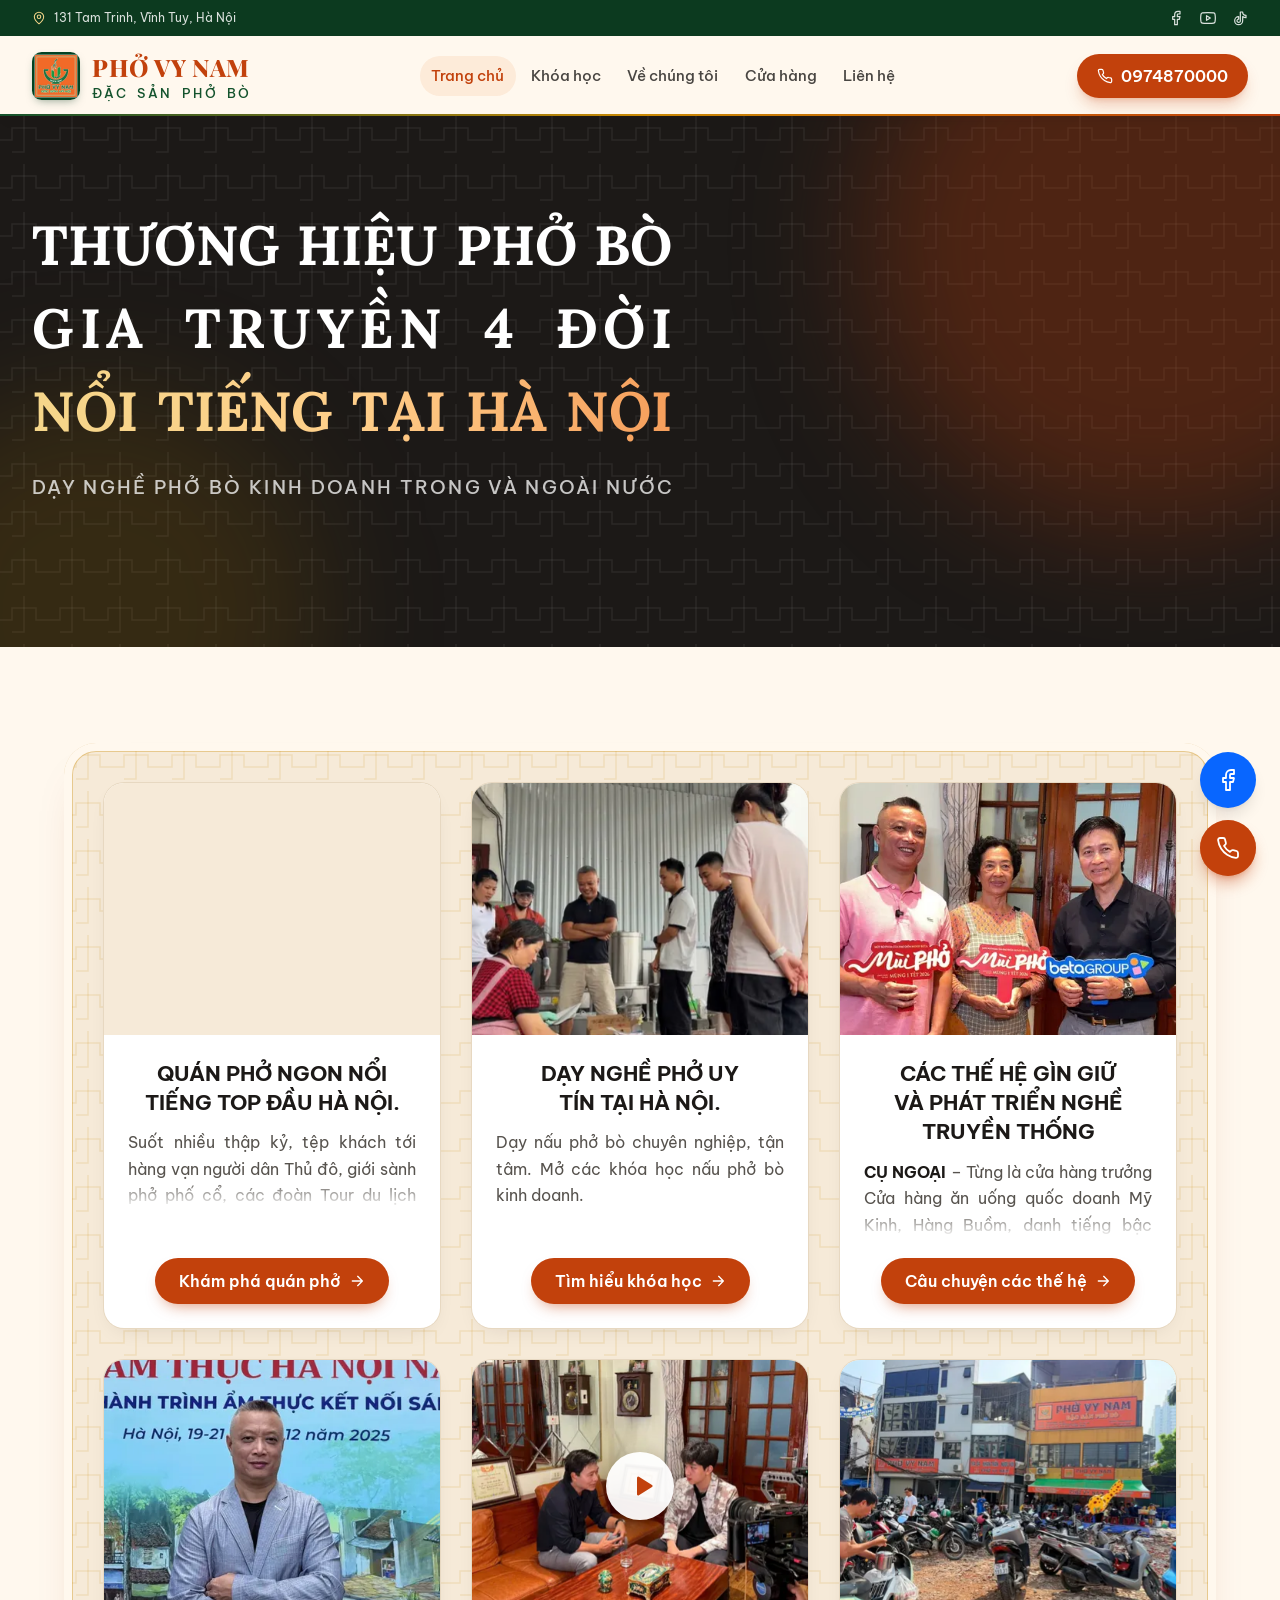
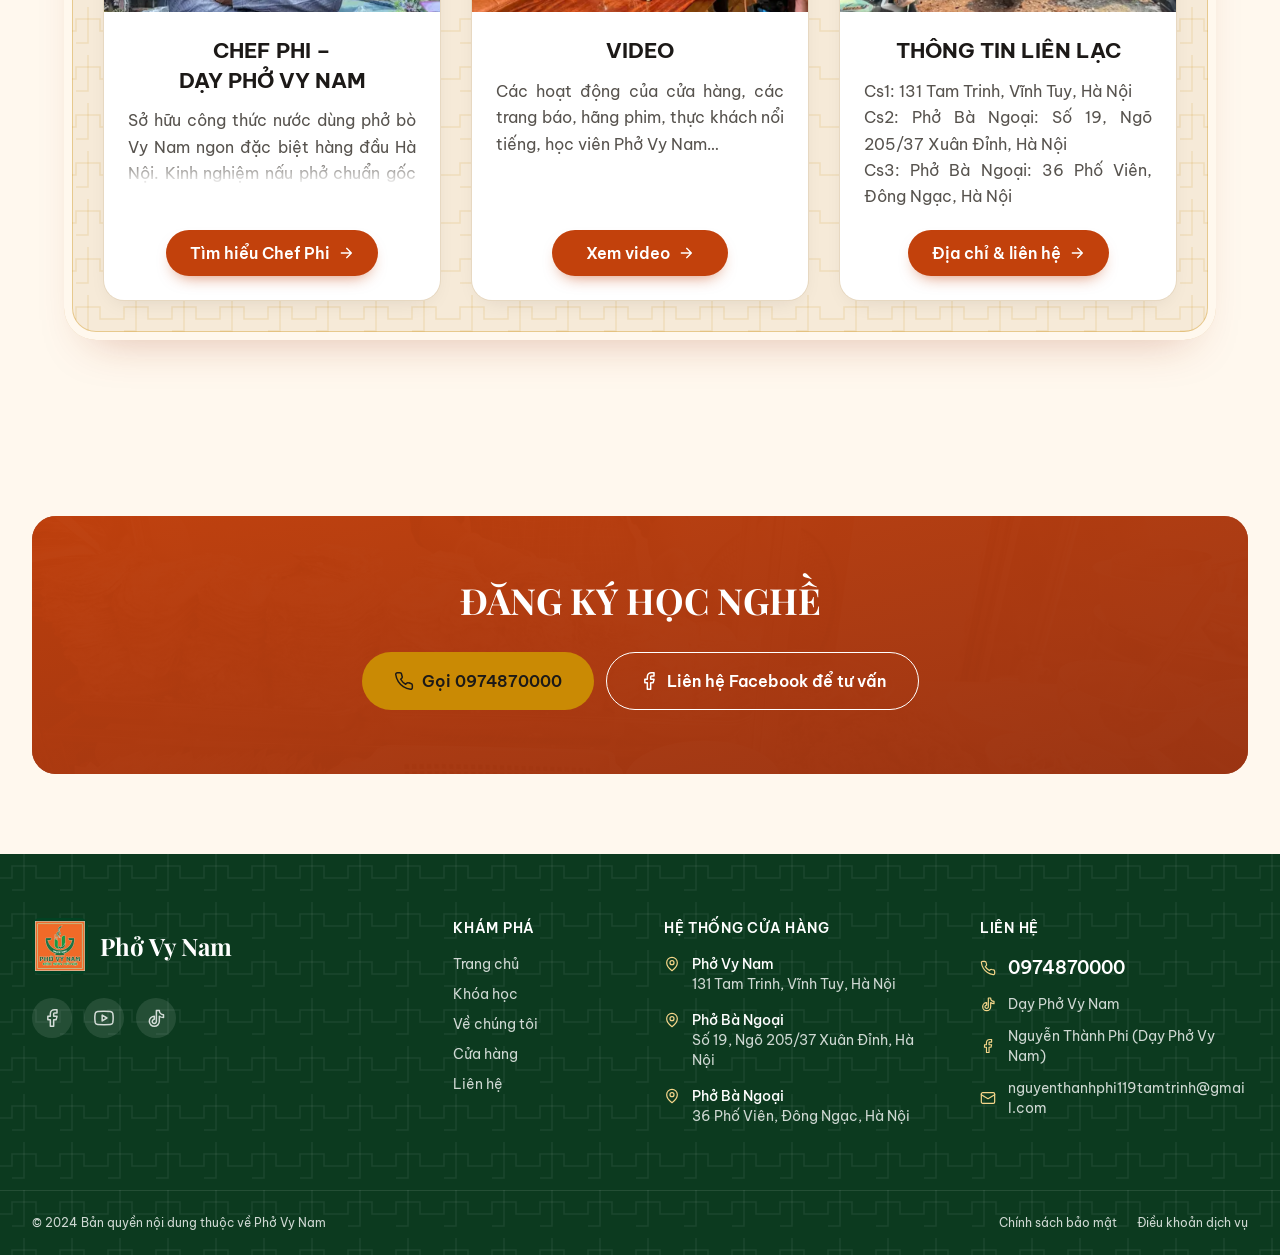
==== commit 93856a2f: "Thay anh moi chup, bo anh cu, them nut Facebook Chef Phi tren nut Goi Co-Authored-By: Claude Opus 5." ====
--- a/index.html
+++ b/index.html
@@ -1,6 +1,6 @@
-<!DOCTYPE html><html lang="vi"> <head><meta charset="utf-8"><meta name="viewport" content="width=device-width, initial-scale=1"><title>Phở Vy Nam</title><meta name="description" content="Dạy nấu phở bò Hà Nội, khóa học nấu phở kinh doanh với công thức phở bò ngon chuẩn vị do bà Vũ chủ quán và Chef Phi Top 1 trường kỹ thuật ăn uống Hà Nội dạy nghề"><meta name="robots" content="index, follow"><link rel="canonical" href="https://dayphovynam.com/"><meta name="theme-color" content="#c2410c"><link rel="icon" type="image/png" href="favicon.png"><link rel="apple-touch-icon" href="apple-touch-icon.png"><link rel="sitemap" href="sitemap-index.xml"><meta property="og:type" content="website"><meta property="og:locale" content="vi_VN"><meta property="og:site_name" content="Phở Vy Nam"><meta property="og:title" content="Phở Vy Nam"><meta property="og:description" content="Dạy nấu phở bò Hà Nội, khóa học nấu phở kinh doanh với công thức phở bò ngon chuẩn vị do bà Vũ chủ quán và Chef Phi Top 1 trường kỹ thuật ăn uống Hà Nội dạy nghề"><meta property="og:url" content="https://dayphovynam.com/"><meta property="og:image" content="https://dayphovynam.com/_astro/quan-dong-khach.BJh6T_yC_HDYxE.jpg"><meta name="twitter:card" content="summary_large_image"><link rel="preconnect" href="https://fonts.googleapis.com"><link rel="preconnect" href="https://fonts.gstatic.com" crossorigin><link rel="stylesheet" href="https://fonts.googleapis.com/css2?family=Be+Vietnam+Pro:wght@400;500;600;700&family=Playfair+Display:ital,wght@0,600;0,700;0,800;1,600&family=Lora:wght@700&display=swap"><script type="application/ld+json">{"@context":"https://schema.org","@type":"Organization","@id":"https://dayphovynam.com/#organization","name":"Phở Vy Nam","url":"https://dayphovynam.com","logo":"https://dayphovynam.com/apple-touch-icon.png","foundingDate":"1990","telephone":"0974870000","email":"nguyenthanhphi119tamtrinh@gmail.com","sameAs":["https://www.facebook.com/phovynam","https://www.youtube.com/@dayphovynam","https://www.tiktok.com/@dayphovynam"],"department":[{"@type":"Restaurant","name":"Phở Vy Nam – 131 Tam Trinh","servesCuisine":"Phở bò Hà Nội","telephone":"0974870000","address":{"@type":"PostalAddress","streetAddress":"131 Tam Trinh","addressLocality":"Vĩnh Tuy","addressRegion":"Hà Nội","addressCountry":"VN"}},{"@type":"Restaurant","name":"Phở Bà Ngoại – Số 19, ngõ 205/37 Xuân Đỉnh","servesCuisine":"Phở bò Hà Nội","telephone":"0974870000","address":{"@type":"PostalAddress","streetAddress":"Số 19, ngõ 205/37 Xuân Đỉnh","addressLocality":"Xuân Đỉnh","addressRegion":"Hà Nội","addressCountry":"VN"}},{"@type":"Restaurant","name":"Phở Bà Ngoại – 36 Phố Viên","servesCuisine":"Phở bò Hà Nội","telephone":"0974870000","address":{"@type":"PostalAddress","streetAddress":"36 Phố Viên","addressLocality":"Đông Ngạc","addressRegion":"Hà Nội","addressCountry":"VN"}}]}</script><link rel="stylesheet" href="_astro/chinh-sach-bao-mat.DS66toYi.css"><link rel="stylesheet" href="_astro/dien-thoai.css"><style>.thu-muc-khung{position:relative;max-width:72rem;margin-inline:auto;padding:2.5rem;border-radius:2rem;background-color:var(--color-cream-2);box-shadow:inset 0 0 0 8px #fff8ee,inset 0 0 0 9px #ca8a0459,0 24px 48px -28px #9a341259}@media (max-width:1023px){.thu-muc-khung{padding:1.75rem}}@media (max-width:639px){.thu-muc-khung{padding:1.125rem;border-radius:1.5rem;box-shadow:inset 0 0 0 5px #fff8ee,inset 0 0 0 6px #ca8a0459,0 18px 36px -24px #9a341259}}.thu-muc-luoi{display:grid;gap:1.5rem}@media (min-width:640px){.thu-muc-luoi{grid-template-columns:repeat(2,minmax(0,1fr))}}@media (min-width:1024px){.thu-muc-luoi{grid-template-columns:repeat(3,minmax(0,1fr));gap:2rem}}.thu-muc{position:relative;display:flex;flex-direction:column;overflow:hidden;border-radius:1.25rem;background:#fff;box-shadow:0 0 0 1px #e7d8c1,0 8px 24px -12px #1c191729;transition:transform .25s,box-shadow .25s,translate .8s cubic-bezier(.2,.7,.2,1),opacity .8s ease-out;transition-delay:0s,0s,var(--tre,0s),var(--tre,0s)}.thu-muc:hover{transform:translateY(-4px);box-shadow:0 0 0 1px #ca8a0480,0 18px 36px -14px #1c191740}.thu-muc:active{transform:scale(.98);box-shadow:0 0 0 2px var(--color-gold),0 0 0 7px #ca8a0438,0 6px 16px -10px #1c191740;transition-duration:.1s,.1s,.8s,.8s}.thu-muc:has(.thu-muc-xem:focus-visible){outline:3px solid var(--color-gold);outline-offset:3px}.thu-muc-anh{position:relative;aspect-ratio:4/3;overflow:hidden;background:var(--color-cream-2)}.thu-muc-anh img{width:100%;height:100%;object-fit:cover;transition:transform .7s}.thu-muc:hover .thu-muc-anh img{transform:scale(1.05)}.thu-muc-phat{position:absolute;inset:0;margin:auto;display:flex;width:4.25rem;height:4.25rem;align-items:center;justify-content:center;border-radius:9999px;background:#fffffff0;color:var(--color-brand);box-shadow:0 8px 24px #00000059}.thu-muc-phat svg{margin-left:4px}.thu-muc-phat::after{content:"";position:absolute;inset:0;border-radius:inherit}.thu-muc-than{display:flex;flex:1;flex-direction:column;padding:1.5rem 1.5rem 1.5rem}.thu-muc-ten{font-family:var(--font-sans);font-size:1.3125rem;font-weight:700;line-height:1.4;text-align:center;color:var(--color-ink);font-variant-numeric:lining-nums}.thu-muc-chu{margin:.75rem 0 1.25rem;color:var(--color-muted);line-height:1.65;text-align:justify;display:-webkit-box;-webkit-box-orient:vertical;-webkit-line-clamp:3;line-clamp:3;overflow:hidden}.thu-muc-chu.bi-cat{display:block;-webkit-line-clamp:unset;line-clamp:none;max-height:4.95em;-webkit-mask-image:linear-gradient(to bottom,#000 calc(100% - 1.9em),#0000);mask-image:linear-gradient(to bottom,#000 calc(100% - 1.9em),#0000)}.thu-muc-chu--du{display:block;-webkit-line-clamp:unset;line-clamp:none}.thu-muc-xem{margin-top:auto;align-self:center;display:inline-flex;white-space:nowrap;min-width:11rem;min-height:2.875rem;align-items:center;justify-content:center;gap:.5rem;padding:.625rem 1.5rem;border-radius:9999px;background:var(--color-brand);color:#fff;font-weight:600;text-decoration:none;box-shadow:0 8px 16px -8px #c2410ca6;transition:background-color .2s,box-shadow .2s}.thu-muc-xem svg{transition:transform .25s}.thu-muc:hover .thu-muc-xem{background:var(--color-brand-dark);box-shadow:0 10px 20px -8px #9a3412b3}.thu-muc:hover .thu-muc-xem svg{transform:translateX(4px)}.thu-muc-xem::after{content:"";position:absolute;inset:0}@media (prefers-reduced-motion:no-preference){.cho-hien .thu-muc:not(.hien){opacity:0;translate:0 2rem}.cho-hien .thu-muc.hien .thu-muc-anh img{animation:thu-muc-lia 18s ease-out both}.thu-muc-phat{animation:thu-muc-nhip 1.6s ease-in-out infinite}.thu-muc-phat::after{animation:thu-muc-song 1.6s ease-out infinite}}@keyframes thu-muc-lia{from{scale:1;translate:0 0}to{scale:1.1;translate:-2% -1.5%}}@keyframes thu-muc-nhip{0%,56%,100%{scale:1}14%{scale:1.12}28%{scale:1}42%{scale:1.07}}@keyframes thu-muc-song{0%{box-shadow:0 0 0 0 #ffffffb3}70%,100%{box-shadow:0 0 0 1.25rem #fff0}}@font-face{font-family:"Lora du phong";src:local("Georgia");size-adjust:87%}.hero-khit{container-type:inline-size;width:min(100%,40rem)}.hero-khit h1{font-family:"Lora","Lora du phong",Georgia,serif;font-weight:700;font-variant-numeric:lining-nums}.hero-khit h1>span{display:block;white-space:nowrap;line-height:1.2;text-align:justify;text-align-last:justify}.hero-khit h1>span{font-size:calc(100cqi / 11.62)}.hero-khit .khit-2{margin-top:.31em;margin-right:-.1em;letter-spacing:.1em}.hero-khit .khit-3{margin-top:.11em;margin-bottom:-.2em;padding-block:.2em}.hero-phu-de{margin-top:1.75rem;margin-right:-.12em;font-size:calc(100cqi / 33.9);font-weight:500;line-height:1.6;letter-spacing:.12em;white-space:nowrap;text-align:justify;text-align-last:justify}</style></head> <body class="flex min-h-screen flex-col"> <a href="#main" class="sr-only focus:not-sr-only focus:fixed focus:top-2 focus:left-2 focus:z-[60] focus:rounded focus:bg-white focus:px-4 focus:py-2">
+<!DOCTYPE html><html lang="vi"> <head><meta charset="utf-8"><meta name="viewport" content="width=device-width, initial-scale=1"><title>Phở Vy Nam</title><meta name="description" content="Dạy nấu phở bò Hà Nội, khóa học nấu phở kinh doanh với công thức phở bò ngon chuẩn vị do bà Vũ chủ quán và Chef Phi Top 1 trường kỹ thuật ăn uống Hà Nội dạy nghề"><meta name="robots" content="index, follow"><link rel="canonical" href="https://dayphovynam.com/"><meta name="theme-color" content="#c2410c"><link rel="icon" type="image/png" href="favicon.png"><link rel="apple-touch-icon" href="apple-touch-icon.png"><link rel="sitemap" href="sitemap-index.xml"><meta property="og:type" content="website"><meta property="og:locale" content="vi_VN"><meta property="og:site_name" content="Phở Vy Nam"><meta property="og:title" content="Phở Vy Nam"><meta property="og:description" content="Dạy nấu phở bò Hà Nội, khóa học nấu phở kinh doanh với công thức phở bò ngon chuẩn vị do bà Vũ chủ quán và Chef Phi Top 1 trường kỹ thuật ăn uống Hà Nội dạy nghề"><meta property="og:url" content="https://dayphovynam.com/"><meta property="og:image" content="https://dayphovynam.com/_astro/og-mat-tien.jpg"><meta name="twitter:card" content="summary_large_image"><link rel="preconnect" href="https://fonts.googleapis.com"><link rel="preconnect" href="https://fonts.gstatic.com" crossorigin><link rel="stylesheet" href="https://fonts.googleapis.com/css2?family=Be+Vietnam+Pro:wght@400;500;600;700&family=Playfair+Display:ital,wght@0,600;0,700;0,800;1,600&family=Lora:wght@700&display=swap"><script type="application/ld+json">{"@context":"https://schema.org","@type":"Organization","@id":"https://dayphovynam.com/#organization","name":"Phở Vy Nam","url":"https://dayphovynam.com","logo":"https://dayphovynam.com/apple-touch-icon.png","foundingDate":"1990","telephone":"0974870000","email":"nguyenthanhphi119tamtrinh@gmail.com","sameAs":["https://www.facebook.com/phovynam","https://www.youtube.com/@dayphovynam","https://www.tiktok.com/@dayphovynam"],"department":[{"@type":"Restaurant","name":"Phở Vy Nam – 131 Tam Trinh","servesCuisine":"Phở bò Hà Nội","telephone":"0974870000","address":{"@type":"PostalAddress","streetAddress":"131 Tam Trinh","addressLocality":"Vĩnh Tuy","addressRegion":"Hà Nội","addressCountry":"VN"}},{"@type":"Restaurant","name":"Phở Bà Ngoại – Số 19, ngõ 205/37 Xuân Đỉnh","servesCuisine":"Phở bò Hà Nội","telephone":"0974870000","address":{"@type":"PostalAddress","streetAddress":"Số 19, ngõ 205/37 Xuân Đỉnh","addressLocality":"Xuân Đỉnh","addressRegion":"Hà Nội","addressCountry":"VN"}},{"@type":"Restaurant","name":"Phở Bà Ngoại – 36 Phố Viên","servesCuisine":"Phở bò Hà Nội","telephone":"0974870000","address":{"@type":"PostalAddress","streetAddress":"36 Phố Viên","addressLocality":"Đông Ngạc","addressRegion":"Hà Nội","addressCountry":"VN"}}]}</script><link rel="stylesheet" href="_astro/chinh-sach-bao-mat.DS66toYi.css"><link rel="stylesheet" href="_astro/dien-thoai.css"><style>.thu-muc-khung{position:relative;max-width:72rem;margin-inline:auto;padding:2.5rem;border-radius:2rem;background-color:var(--color-cream-2);box-shadow:inset 0 0 0 8px #fff8ee,inset 0 0 0 9px #ca8a0459,0 24px 48px -28px #9a341259}@media (max-width:1023px){.thu-muc-khung{padding:1.75rem}}@media (max-width:639px){.thu-muc-khung{padding:1.125rem;border-radius:1.5rem;box-shadow:inset 0 0 0 5px #fff8ee,inset 0 0 0 6px #ca8a0459,0 18px 36px -24px #9a341259}}.thu-muc-luoi{display:grid;gap:1.5rem}@media (min-width:640px){.thu-muc-luoi{grid-template-columns:repeat(2,minmax(0,1fr))}}@media (min-width:1024px){.thu-muc-luoi{grid-template-columns:repeat(3,minmax(0,1fr));gap:2rem}}.thu-muc{position:relative;display:flex;flex-direction:column;overflow:hidden;border-radius:1.25rem;background:#fff;box-shadow:0 0 0 1px #e7d8c1,0 8px 24px -12px #1c191729;transition:transform .25s,box-shadow .25s,translate .8s cubic-bezier(.2,.7,.2,1),opacity .8s ease-out;transition-delay:0s,0s,var(--tre,0s),var(--tre,0s)}.thu-muc:hover{transform:translateY(-4px);box-shadow:0 0 0 1px #ca8a0480,0 18px 36px -14px #1c191740}.thu-muc:active{transform:scale(.98);box-shadow:0 0 0 2px var(--color-gold),0 0 0 7px #ca8a0438,0 6px 16px -10px #1c191740;transition-duration:.1s,.1s,.8s,.8s}.thu-muc:has(.thu-muc-xem:focus-visible){outline:3px solid var(--color-gold);outline-offset:3px}.thu-muc-anh{position:relative;aspect-ratio:4/3;overflow:hidden;background:var(--color-cream-2)}.thu-muc-anh img{width:100%;height:100%;object-fit:cover;transition:transform .7s}.thu-muc:hover .thu-muc-anh img{transform:scale(1.05)}.thu-muc-phat{position:absolute;inset:0;margin:auto;display:flex;width:4.25rem;height:4.25rem;align-items:center;justify-content:center;border-radius:9999px;background:#fffffff0;color:var(--color-brand);box-shadow:0 8px 24px #00000059}.thu-muc-phat svg{margin-left:4px}.thu-muc-phat::after{content:"";position:absolute;inset:0;border-radius:inherit}.thu-muc-than{display:flex;flex:1;flex-direction:column;padding:1.5rem 1.5rem 1.5rem}.thu-muc-ten{font-family:var(--font-sans);font-size:1.3125rem;font-weight:700;line-height:1.4;text-align:center;color:var(--color-ink);font-variant-numeric:lining-nums}.thu-muc-chu{margin:.75rem 0 1.25rem;color:var(--color-muted);line-height:1.65;text-align:justify;display:-webkit-box;-webkit-box-orient:vertical;-webkit-line-clamp:3;line-clamp:3;overflow:hidden}.thu-muc-chu.bi-cat{display:block;-webkit-line-clamp:unset;line-clamp:none;max-height:4.95em;-webkit-mask-image:linear-gradient(to bottom,#000 calc(100% - 1.9em),#0000);mask-image:linear-gradient(to bottom,#000 calc(100% - 1.9em),#0000)}.thu-muc-chu--du{display:block;-webkit-line-clamp:unset;line-clamp:none}.thu-muc-xem{margin-top:auto;align-self:center;display:inline-flex;white-space:nowrap;min-width:11rem;min-height:2.875rem;align-items:center;justify-content:center;gap:.5rem;padding:.625rem 1.5rem;border-radius:9999px;background:var(--color-brand);color:#fff;font-weight:600;text-decoration:none;box-shadow:0 8px 16px -8px #c2410ca6;transition:background-color .2s,box-shadow .2s}.thu-muc-xem svg{transition:transform .25s}.thu-muc:hover .thu-muc-xem{background:var(--color-brand-dark);box-shadow:0 10px 20px -8px #9a3412b3}.thu-muc:hover .thu-muc-xem svg{transform:translateX(4px)}.thu-muc-xem::after{content:"";position:absolute;inset:0}@media (prefers-reduced-motion:no-preference){.cho-hien .thu-muc:not(.hien){opacity:0;translate:0 2rem}.cho-hien .thu-muc.hien .thu-muc-anh img{animation:thu-muc-lia 18s ease-out both}.thu-muc-phat{animation:thu-muc-nhip 1.6s ease-in-out infinite}.thu-muc-phat::after{animation:thu-muc-song 1.6s ease-out infinite}}@keyframes thu-muc-lia{from{scale:1;translate:0 0}to{scale:1.1;translate:-2% -1.5%}}@keyframes thu-muc-nhip{0%,56%,100%{scale:1}14%{scale:1.12}28%{scale:1}42%{scale:1.07}}@keyframes thu-muc-song{0%{box-shadow:0 0 0 0 #ffffffb3}70%,100%{box-shadow:0 0 0 1.25rem #fff0}}@font-face{font-family:"Lora du phong";src:local("Georgia");size-adjust:87%}.hero-khit{container-type:inline-size;width:min(100%,40rem)}.hero-khit h1{font-family:"Lora","Lora du phong",Georgia,serif;font-weight:700;font-variant-numeric:lining-nums}.hero-khit h1>span{display:block;white-space:nowrap;line-height:1.2;text-align:justify;text-align-last:justify}.hero-khit h1>span{font-size:calc(100cqi / 11.62)}.hero-khit .khit-2{margin-top:.31em;margin-right:-.1em;letter-spacing:.1em}.hero-khit .khit-3{margin-top:.11em;margin-bottom:-.2em;padding-block:.2em}.hero-phu-de{margin-top:1.75rem;margin-right:-.12em;font-size:calc(100cqi / 33.9);font-weight:500;line-height:1.6;letter-spacing:.12em;white-space:nowrap;text-align:justify;text-align-last:justify}</style></head> <body class="flex min-h-screen flex-col"> <a href="#main" class="sr-only focus:not-sr-only focus:fixed focus:top-2 focus:left-2 focus:z-[60] focus:rounded focus:bg-white focus:px-4 focus:py-2">
 Bỏ qua và tới nội dung chính
 </a> <header class="sticky top-0 z-50 border-b border-line/70 bg-cream/90 backdrop-blur-md"> <!-- Thanh thông tin trên cùng --> <div class="hidden bg-forest-dark text-xs text-white/85 md:block"> <div class="container-x flex h-9 items-center justify-between"> <p class="flex items-center gap-2"> <svg class="h-3.5 w-3.5 text-gold-light" viewBox="0 0 24 24" fill="none" stroke="currentColor" stroke-width="1.8" stroke-linecap="round" stroke-linejoin="round" aria-hidden="true"><path d="M20 10c0 6-8 12-8 12s-8-6-8-12a8 8 0 0 1 16 0z"/><circle cx="12" cy="10" r="3"/></svg>
 131 Tam Trinh, Vĩnh Tuy, Hà Nội
-</p> <div class="flex items-center gap-4"> <a href="https://www.facebook.com/phovynam" target="_blank" rel="noopener" aria-label="Facebook" class="hover:text-gold-light"><svg class="h-4 w-4" viewBox="0 0 24 24" fill="none" stroke="currentColor" stroke-width="1.8" stroke-linecap="round" stroke-linejoin="round" aria-hidden="true"><path d="M18 2h-3a5 5 0 0 0-5 5v3H7v4h3v8h4v-8h3l1-4h-4V7a1 1 0 0 1 1-1h3z"/></svg></a> <a href="https://www.youtube.com/@dayphovynam" target="_blank" rel="noopener" aria-label="YouTube" class="hover:text-gold-light"><svg class="h-4 w-4" viewBox="0 0 24 24" fill="none" stroke="currentColor" stroke-width="1.8" stroke-linecap="round" stroke-linejoin="round" aria-hidden="true"><path d="M22.5 6.4a2.8 2.8 0 0 0-2-2C18.9 4 12 4 12 4s-6.9 0-8.5.4a2.8 2.8 0 0 0-2 2A29 29 0 0 0 1 12a29 29 0 0 0 .5 5.6 2.8 2.8 0 0 0 2 2C5.1 20 12 20 12 20s6.9 0 8.5-.4a2.8 2.8 0 0 0 2-2A29 29 0 0 0 23 12a29 29 0 0 0-.5-5.6z"/><path d="m9.8 15.5 5.7-3.5-5.7-3.5z"/></svg></a> <a href="https://www.tiktok.com/@dayphovynam" target="_blank" rel="noopener" aria-label="TikTok" class="hover:text-gold-light"><svg class="h-4 w-4" viewBox="0 0 24 24" fill="none" stroke="currentColor" stroke-width="1.8" stroke-linecap="round" stroke-linejoin="round" aria-hidden="true"><path d="M16 3a5 5 0 0 0 5 5v3.5a8.5 8.5 0 0 1-5-1.6V16a6 6 0 1 1-6-6v3.6a2.5 2.5 0 1 0 2.5 2.4V3z"/></svg></a> </div> </div> </div> <div class="container-x flex h-16 items-center justify-between gap-4 lg:h-20"> <a href="./" class="flex items-center gap-3" aria-label="Phở Vy Nam – Trang chủ"> <img src="_astro/logo-goc-192.webp" alt loading="eager" decoding="async" fetchpriority="auto" width="192" height="192" class="h-11 w-11 rounded-lg shadow-sm lg:h-12 lg:w-12"> <span class="leading-tight"> <span class="block font-display text-xl font-bold text-brand lg:text-2xl">Phở Vy Nam</span> <span class="block text-[11px] font-medium tracking-wider text-forest uppercase">Đặc sản phở bò</span> </span> </a> <nav class="hidden items-center gap-1 lg:flex" aria-label="Menu chính"> <a href="./" class="rounded-full px-4 py-2 text-[15px] font-medium transition-colors bg-brand-light text-brand" aria-current="page"> Trang chủ </a><a href="khoa-hoc-day-nau-pho" class="rounded-full px-4 py-2 text-[15px] font-medium transition-colors text-ink/80 hover:text-brand"> Khóa học </a><a href="ve-chung-toi" class="rounded-full px-4 py-2 text-[15px] font-medium transition-colors text-ink/80 hover:text-brand"> Về chúng tôi </a><a href="he-thong-cua-hang" class="rounded-full px-4 py-2 text-[15px] font-medium transition-colors text-ink/80 hover:text-brand"> Cửa hàng </a><a href="lien-he" class="rounded-full px-4 py-2 text-[15px] font-medium transition-colors text-ink/80 hover:text-brand"> Liên hệ </a> </nav> <div class="flex items-center gap-2"> <a href="tel:0974870000" class="btn btn-primary hidden !px-5 !py-2.5 sm:inline-flex"> <svg class="h-4 w-4" viewBox="0 0 24 24" fill="none" stroke="currentColor" stroke-width="1.8" stroke-linecap="round" stroke-linejoin="round" aria-hidden="true"><path d="M22 16.9v3a2 2 0 0 1-2.2 2 19.8 19.8 0 0 1-8.6-3.1 19.5 19.5 0 0 1-6-6A19.8 19.8 0 0 1 2.1 4.2 2 2 0 0 1 4.1 2h3a2 2 0 0 1 2 1.7c.1 1 .4 1.9.7 2.8a2 2 0 0 1-.5 2.1L8 9.9a16 16 0 0 0 6 6l1.3-1.3a2 2 0 0 1 2.1-.4c.9.3 1.8.6 2.8.7a2 2 0 0 1 1.7 2z"/></svg> 0974870000 </a> <!-- Menu mobile dùng <details>, không cần JavaScript --> <details class="group relative lg:hidden"> <summary class="flex h-11 w-11 cursor-pointer list-none items-center justify-center rounded-full border border-line bg-white [&::-webkit-details-marker]:hidden" aria-label="Mở menu"> <svg class="h-5 w-5 group-open:hidden" viewBox="0 0 24 24" fill="none" stroke="currentColor" stroke-width="1.8" stroke-linecap="round" stroke-linejoin="round" aria-hidden="true"><path d="M4 6h16M4 12h16M4 18h16"/></svg> <svg class="hidden h-5 w-5 group-open:block" viewBox="0 0 24 24" fill="none" stroke="currentColor" stroke-width="1.8" stroke-linecap="round" stroke-linejoin="round" aria-hidden="true"><path d="M18 6 6 18M6 6l12 12"/></svg> </summary> <div class="fixed inset-x-0 top-16 border-b border-line bg-cream px-4 pt-2 pb-6 shadow-xl"> <nav class="flex flex-col" aria-label="Menu mobile"> <a href="./" class="border-b border-line/60 py-3.5 text-lg font-medium text-brand"> Trang chủ </a><a href="khoa-hoc-day-nau-pho" class="border-b border-line/60 py-3.5 text-lg font-medium text-ink"> Khóa học </a><a href="ve-chung-toi" class="border-b border-line/60 py-3.5 text-lg font-medium text-ink"> Về chúng tôi </a><a href="he-thong-cua-hang" class="border-b border-line/60 py-3.5 text-lg font-medium text-ink"> Cửa hàng </a><a href="lien-he" class="border-b border-line/60 py-3.5 text-lg font-medium text-ink"> Liên hệ </a> </nav> <div class="mt-5 grid grid-cols-2 gap-3"> <a href="tel:0974870000" class="btn btn-primary"><svg class="h-4 w-4" viewBox="0 0 24 24" fill="none" stroke="currentColor" stroke-width="1.8" stroke-linecap="round" stroke-linejoin="round" aria-hidden="true"><path d="M22 16.9v3a2 2 0 0 1-2.2 2 19.8 19.8 0 0 1-8.6-3.1 19.5 19.5 0 0 1-6-6A19.8 19.8 0 0 1 2.1 4.2 2 2 0 0 1 4.1 2h3a2 2 0 0 1 2 1.7c.1 1 .4 1.9.7 2.8a2 2 0 0 1-.5 2.1L8 9.9a16 16 0 0 0 6 6l1.3-1.3a2 2 0 0 1 2.1-.4c.9.3 1.8.6 2.8.7a2 2 0 0 1 1.7 2z"/></svg>Gọi ngay</a> <a href="https://www.facebook.com/nguyen.thanh.phi.833578" target="_blank" rel="noopener" class="btn btn-ghost-dark"><svg class="h-4 w-4" viewBox="0 0 24 24" fill="none" stroke="currentColor" stroke-width="1.8" stroke-linecap="round" stroke-linejoin="round" aria-hidden="true"><path d="M18 2h-3a5 5 0 0 0-5 5v3H7v4h3v8h4v-8h3l1-4h-4V7a1 1 0 0 1 1-1h3z"/></svg>Facebook</a> </div> </div> </details> </div> </div> </header> <main id="main" class="flex-1">   <section class="hero-chu bg-pattern-light relative isolate overflow-hidden bg-ink"> <!-- quầng sáng ấm phía sau --> <div class="absolute -top-40 -right-40 -z-10 h-[36rem] w-[36rem] rounded-full bg-brand/30 blur-3xl"></div> <div class="absolute -bottom-48 -left-32 -z-10 h-[28rem] w-[28rem] rounded-full bg-gold/15 blur-3xl"></div> <div class="container-x grid items-center gap-14 pt-14 pb-28 sm:pt-20 lg:gap-10 lg:pt-24 lg:pb-36"> <div class="hero-khit"> <h1 class="font-bold text-white"><span class="khit-1">THƯƠNG HIỆU PHỞ BÒ</span> <span class="khit-2">GIA TRUYỀN 4 ĐỜI</span> <span class="khit-3 bg-gradient-to-r from-gold-light via-[#ffcf8a] to-[#f59e5b] bg-clip-text text-transparent">NỔI TIẾNG TẠI HÀ NỘI</span> </h1> <p class="hero-phu-de text-white/75"><span>DẠY NGHỀ PHỞ BÒ KINH DOANH</span> <span>TRONG VÀ NGOÀI NƯỚC</span></p> </div> </div> </section>    <section class="section container-x"> <div class="thu-muc-khung bg-pattern"> <div class="thu-muc-luoi"> <article class="thu-muc"> <div class="thu-muc-anh"><img src="_astro/khach-dong-1.CuLT2QtE_1uqlFc.webp" srcset="_astro/khach-dong-1.CuLT2QtE_1e4TtC.webp 480w, _astro/khach-dong-1.CuLT2QtE_1uqlFc.webp 800w, _astro/khach-dong-1.CuLT2QtE_Z2gBgOa.webp 1200w, _astro/khach-dong-1.CuLT2QtE_Z2hpPRK.webp 1920w" alt="Phở Vy Nam" sizes="(min-width: 1024px) 400px, (min-width: 640px) 50vw, 100vw" loading="lazy" decoding="async" width="1920" height="1071"></div> <div class="thu-muc-than"> <h2 class="thu-muc-ten">QUÁN PHỞ NGON NỔI TIẾNG TOP ĐẦU HÀ NỘI.</h2> <p class="thu-muc-chu">Suốt nhiều thập kỷ, tệp khách tới hàng vạn người dân Thủ đô, giới sành phở phố cổ, các đoàn Tour du lịch trong và ngoài nước, những người nổi tiếng… Hàng ngày cứ 5h sáng, thực khách đã xếp hàng rất đông để thưởng thức hương vị phở ngon chuẩn gốc phố cổ.</p> <a href="quan-pho-ngon" class="thu-muc-xem">Khám phá quán phở <svg width="16" height="16" viewBox="0 0 24 24" fill="none" stroke="currentColor" stroke-width="2" stroke-linecap="round" stroke-linejoin="round" aria-hidden="true"><path d="M5 12h14M13 5l7 7-7 7"/></svg></a> </div> </article><article class="thu-muc"> <div class="thu-muc-anh"><img src="_astro/quay-pho.C1teAIjQ_ZdYgRD.webp" srcset="_astro/quay-pho.C1teAIjQ_ZSgup8.webp 480w, _astro/quay-pho.C1teAIjQ_ZdYgRD.webp 800w, _astro/quay-pho.C1teAIjQ_Z1EVaKI.webp 1200w" alt="Phở Vy Nam" sizes="(min-width: 1024px) 400px, (min-width: 640px) 50vw, 100vw" loading="lazy" decoding="async" width="1920" height="1081"></div> <div class="thu-muc-than"> <h2 class="thu-muc-ten">DẠY NGHỀ PHỞ UY TÍN TẠI HÀ NỘI.</h2> <p class="thu-muc-chu">Dạy nấu phở bò chuyên nghiệp, tận tâm. Mở các khóa học nấu phở bò kinh doanh.</p> <a href="khoa-hoc-day-nau-pho" class="thu-muc-xem">Tìm hiểu khóa học <svg width="16" height="16" viewBox="0 0 24 24" fill="none" stroke="currentColor" stroke-width="2" stroke-linecap="round" stroke-linejoin="round" aria-hidden="true"><path d="M5 12h14M13 5l7 7-7 7"/></svg></a> </div> </article><article class="thu-muc"> <div class="thu-muc-anh"><img src="_astro/mat-tien.ClunSgjY_ZFa3Kn.webp" srcset="_astro/mat-tien.ClunSgjY_1rf7BD.webp 480w, _astro/mat-tien.ClunSgjY_ZFa3Kn.webp 800w, _astro/mat-tien.ClunSgjY_Z2ujUbk.webp 1200w" alt="Phở Vy Nam" sizes="(min-width: 1024px) 400px, (min-width: 640px) 50vw, 100vw" loading="lazy" decoding="async" width="1920" height="1164"></div> <div class="thu-muc-than"> <h2 class="thu-muc-ten">CÁC THẾ HỆ GÌN GIỮ VÀ PHÁT TRIỂN NGHỀ TRUYỀN THỐNG</h2> <p class="thu-muc-chu"><strong class="text-ink">CỤ NGOẠI</strong> – Từng là cửa hàng trưởng Cửa hàng ăn uống quốc doanh Mỹ Kinh, Hàng Buồm, danh tiếng bậc nhất Hà Nội thời bao cấp về các món ăn đặc sản phố cổ như phở, bún…</p> <a href="ve-chung-toi" class="thu-muc-xem">Câu chuyện các thế hệ <svg width="16" height="16" viewBox="0 0 24 24" fill="none" stroke="currentColor" stroke-width="2" stroke-linecap="round" stroke-linejoin="round" aria-hidden="true"><path d="M5 12h14M13 5l7 7-7 7"/></svg></a> </div> </article><article class="thu-muc"> <div class="thu-muc-anh"><img src="_astro/chef-phi-moi-ngang-800.webp" srcset="_astro/chef-phi-moi-ngang-480.webp 480w, _astro/chef-phi-moi-ngang-800.webp 800w, _astro/chef-phi-moi-ngang-1200.webp 1200w" alt="Phở Vy Nam" sizes="(min-width: 1024px) 400px, (min-width: 640px) 50vw, 100vw" loading="lazy" decoding="async" width="1200" height="900"></div> <div class="thu-muc-than"> <h2 class="thu-muc-ten">CHEF PHI&nbsp;– DẠY&nbsp;PHỞ&nbsp;VY&nbsp;NAM</h2> <p class="thu-muc-chu">Sở hữu công thức nước dùng phở bò Vy Nam ngon đặc biệt hàng đầu Hà Nội. Kinh nghiệm nấu phở chuẩn gốc Hà Nội, dùng ít loại nguyên liệu và gia vị. Cost phở thấp đơn giản mà ngon là điểm mạnh để các chủ quán có lãi suất cao.</p> <a href="chef-phi" class="thu-muc-xem">Tìm hiểu Chef Phi <svg width="16" height="16" viewBox="0 0 24 24" fill="none" stroke="currentColor" stroke-width="2" stroke-linecap="round" stroke-linejoin="round" aria-hidden="true"><path d="M5 12h14M13 5l7 7-7 7"/></svg></a> </div> </article><article class="thu-muc"> <div class="thu-muc-anh"><img src="_astro/chuan-bi-bat-pho.DvML79de_ZiUTne.webp" srcset="_astro/chuan-bi-bat-pho.DvML79de_2am3i2.webp 480w, _astro/chuan-bi-bat-pho.DvML79de_ZiUTne.webp 800w, _astro/chuan-bi-bat-pho.DvML79de_1x6KeD.webp 1200w" alt="Phở Vy Nam" sizes="(min-width: 1024px) 400px, (min-width: 640px) 50vw, 100vw" loading="lazy" decoding="async" width="1290" height="738"><span class="thu-muc-phat" aria-hidden="true"><svg width="30" height="30" viewBox="0 0 24 24" fill="currentColor" aria-hidden="true"><path d="M8 5.5v13a1 1 0 0 0 1.5.86l10.5-6.5a1 1 0 0 0 0-1.72L9.5 4.64A1 1 0 0 0 8 5.5z"/></svg></span></div> <div class="thu-muc-than"> <h2 class="thu-muc-ten">VIDEO</h2> <p class="thu-muc-chu">Các hoạt động của cửa hàng, các trang báo, hãng phim, thực khách nổi tiếng, học viên Phở Vy Nam…</p> <a href="video" class="thu-muc-xem">Xem video <svg width="16" height="16" viewBox="0 0 24 24" fill="none" stroke="currentColor" stroke-width="2" stroke-linecap="round" stroke-linejoin="round" aria-hidden="true"><path d="M5 12h14M13 5l7 7-7 7"/></svg></a> </div> </article><article class="thu-muc"> <div class="thu-muc-anh"><img src="_astro/quan-dong-khach.BJh6T_yC_PrNCY.webp" srcset="_astro/quan-dong-khach.BJh6T_yC_Z2sQbIY.webp 320w, _astro/quan-dong-khach.BJh6T_yC_PrNCY.webp 640w, _astro/quan-dong-khach.BJh6T_yC_Z1GQLq5.webp 1920w" alt="Phở Vy Nam" sizes="(min-width: 1024px) 400px, (min-width: 640px) 50vw, 100vw" loading="lazy" decoding="async" width="1920" height="1053"></div> <div class="thu-muc-than"> <h2 class="thu-muc-ten">THÔNG TIN LIÊN LẠC</h2> <p class="thu-muc-chu thu-muc-chu--du">Cs1: 131 Tam Trinh, Vĩnh Tuy, Hà Nội<br>Cs2: Phở Bà Ngoại: Số 19, Ngõ 205/37 Xuân Đỉnh, Hà Nội<br>Cs3: Phở Bà Ngoại: 36 Phố Viên, Đông Ngạc, Hà Nội</p> <a href="he-thong-cua-hang" class="thu-muc-xem">Địa chỉ &amp; liên hệ <svg width="16" height="16" viewBox="0 0 24 24" fill="none" stroke="currentColor" stroke-width="2" stroke-linecap="round" stroke-linejoin="round" aria-hidden="true"><path d="M5 12h14M13 5l7 7-7 7"/></svg></a> </div> </article> </div> </div> </section>  <section class="container-x py-16 sm:py-20"> <div class="relative isolate overflow-hidden rounded-3xl bg-brand-dark px-6 py-14 text-center sm:px-12 sm:py-16"> <img src="_astro/nguyen-lieu.CxXlADbn_yOKf3.webp" srcset="_astro/nguyen-lieu.CxXlADbn_Z2nGfMi.webp 640w, _astro/nguyen-lieu.CxXlADbn_PevFp.webp 1280w" alt sizes="(min-width: 1280px) 1216px, 100vw" loading="lazy" decoding="async" fetchpriority="auto" width="1320" height="740" class="absolute inset-0 -z-10 h-full w-full object-cover opacity-20 mix-blend-luminosity"> <div class="absolute inset-0 -z-10 bg-gradient-to-br from-brand/90 to-brand-dark/95"></div> <h2 class="mx-auto max-w-2xl text-3xl font-bold text-white sm:text-4xl">ĐĂNG KÝ HỌC NGHỀ</h2> <div class="mt-8 flex flex-col justify-center gap-3 sm:flex-row"> <a href="tel:0974870000" class="btn btn-gold !px-8 !py-4"> <svg class="h-5 w-5" viewBox="0 0 24 24" fill="none" stroke="currentColor" stroke-width="1.8" stroke-linecap="round" stroke-linejoin="round" aria-hidden="true"><path d="M22 16.9v3a2 2 0 0 1-2.2 2 19.8 19.8 0 0 1-8.6-3.1 19.5 19.5 0 0 1-6-6A19.8 19.8 0 0 1 2.1 4.2 2 2 0 0 1 4.1 2h3a2 2 0 0 1 2 1.7c.1 1 .4 1.9.7 2.8a2 2 0 0 1-.5 2.1L8 9.9a16 16 0 0 0 6 6l1.3-1.3a2 2 0 0 1 2.1-.4c.9.3 1.8.6 2.8.7a2 2 0 0 1 1.7 2z"/></svg> Gọi 0974870000 </a> <a href="https://www.facebook.com/nguyen.thanh.phi.833578" target="_blank" rel="noopener" class="btn btn-outline !px-8 !py-4 text-white"> <svg class="h-5 w-5" viewBox="0 0 24 24" fill="none" stroke="currentColor" stroke-width="1.8" stroke-linecap="round" stroke-linejoin="round" aria-hidden="true"><path d="M18 2h-3a5 5 0 0 0-5 5v3H7v4h3v8h4v-8h3l1-4h-4V7a1 1 0 0 1 1-1h3z"/></svg> Liên hệ Facebook để tư vấn
-</a> </div> </div> </section>  </main> <footer class="bg-pattern-light bg-forest-dark text-white/80"> <div class="container-x grid gap-12 py-16 md:grid-cols-2 lg:grid-cols-12"> <div class="lg:col-span-4"> <a href="./" class="flex items-center gap-3"> <img src="_astro/logo-goc-224.webp" alt loading="lazy" decoding="async" fetchpriority="auto" width="224" height="224" class="h-14 w-14 rounded-lg"> <span> <span class="block font-display text-2xl font-bold text-white">Phở Vy Nam</span> </span> </a> <div class="mt-6 flex gap-3"> <a href="https://www.facebook.com/phovynam" target="_blank" rel="noopener" aria-label="Facebook" class="flex h-10 w-10 items-center justify-center rounded-full bg-white/10 hover:bg-brand"><svg class="h-5 w-5" viewBox="0 0 24 24" fill="none" stroke="currentColor" stroke-width="1.8" stroke-linecap="round" stroke-linejoin="round" aria-hidden="true"><path d="M18 2h-3a5 5 0 0 0-5 5v3H7v4h3v8h4v-8h3l1-4h-4V7a1 1 0 0 1 1-1h3z"/></svg></a> <a href="https://www.youtube.com/@dayphovynam" target="_blank" rel="noopener" aria-label="YouTube" class="flex h-10 w-10 items-center justify-center rounded-full bg-white/10 hover:bg-brand"><svg class="h-5 w-5" viewBox="0 0 24 24" fill="none" stroke="currentColor" stroke-width="1.8" stroke-linecap="round" stroke-linejoin="round" aria-hidden="true"><path d="M22.5 6.4a2.8 2.8 0 0 0-2-2C18.9 4 12 4 12 4s-6.9 0-8.5.4a2.8 2.8 0 0 0-2 2A29 29 0 0 0 1 12a29 29 0 0 0 .5 5.6 2.8 2.8 0 0 0 2 2C5.1 20 12 20 12 20s6.9 0 8.5-.4a2.8 2.8 0 0 0 2-2A29 29 0 0 0 23 12a29 29 0 0 0-.5-5.6z"/><path d="m9.8 15.5 5.7-3.5-5.7-3.5z"/></svg></a> <a href="https://www.tiktok.com/@dayphovynam" target="_blank" rel="noopener" aria-label="TikTok" class="flex h-10 w-10 items-center justify-center rounded-full bg-white/10 hover:bg-brand"><svg class="h-5 w-5" viewBox="0 0 24 24" fill="none" stroke="currentColor" stroke-width="1.8" stroke-linecap="round" stroke-linejoin="round" aria-hidden="true"><path d="M16 3a5 5 0 0 0 5 5v3.5a8.5 8.5 0 0 1-5-1.6V16a6 6 0 1 1-6-6v3.6a2.5 2.5 0 1 0 2.5 2.4V3z"/></svg></a> </div> </div> <div class="lg:col-span-2"> <h2 class="font-sans text-sm font-semibold tracking-wider text-white uppercase">Khám phá</h2> <ul class="mt-4 space-y-2.5 text-sm"> <li><a href="./" class="hover:text-gold-light">Trang chủ</a></li><li><a href="khoa-hoc-day-nau-pho" class="hover:text-gold-light">Khóa học</a></li><li><a href="ve-chung-toi" class="hover:text-gold-light">Về chúng tôi</a></li><li><a href="he-thong-cua-hang" class="hover:text-gold-light">Cửa hàng</a></li><li><a href="lien-he" class="hover:text-gold-light">Liên hệ</a></li> </ul> </div> <div class="lg:col-span-3"> <h2 class="font-sans text-sm font-semibold tracking-wider text-white uppercase">Hệ thống cửa hàng</h2> <ul class="mt-4 space-y-4 text-sm"> <li class="flex gap-3"> <svg class="mt-0.5 h-4 w-4 shrink-0 text-gold-light" viewBox="0 0 24 24" fill="none" stroke="currentColor" stroke-width="1.8" stroke-linecap="round" stroke-linejoin="round" aria-hidden="true"><path d="M20 10c0 6-8 12-8 12s-8-6-8-12a8 8 0 0 1 16 0z"/><circle cx="12" cy="10" r="3"/></svg> <span> <span class="block font-medium text-white">Phở Vy Nam</span> 131 Tam Trinh, Vĩnh Tuy, Hà Nội </span> </li><li class="flex gap-3"> <svg class="mt-0.5 h-4 w-4 shrink-0 text-gold-light" viewBox="0 0 24 24" fill="none" stroke="currentColor" stroke-width="1.8" stroke-linecap="round" stroke-linejoin="round" aria-hidden="true"><path d="M20 10c0 6-8 12-8 12s-8-6-8-12a8 8 0 0 1 16 0z"/><circle cx="12" cy="10" r="3"/></svg> <span> <span class="block font-medium text-white">Phở Bà Ngoại</span> Số 19, Ngõ 205/37 Xuân Đỉnh, Hà Nội </span> </li><li class="flex gap-3"> <svg class="mt-0.5 h-4 w-4 shrink-0 text-gold-light" viewBox="0 0 24 24" fill="none" stroke="currentColor" stroke-width="1.8" stroke-linecap="round" stroke-linejoin="round" aria-hidden="true"><path d="M20 10c0 6-8 12-8 12s-8-6-8-12a8 8 0 0 1 16 0z"/><circle cx="12" cy="10" r="3"/></svg> <span> <span class="block font-medium text-white">Phở Bà Ngoại</span> 36 Phố Viên, Đông Ngạc, Hà Nội </span> </li> </ul> </div> <div class="lg:col-span-3"> <h2 class="font-sans text-sm font-semibold tracking-wider text-white uppercase">Liên hệ</h2> <ul class="mt-4 space-y-3 text-sm"> <li> <a href="tel:0974870000" class="flex items-center gap-3 hover:text-gold-light"> <svg class="h-4 w-4 text-gold-light" viewBox="0 0 24 24" fill="none" stroke="currentColor" stroke-width="1.8" stroke-linecap="round" stroke-linejoin="round" aria-hidden="true"><path d="M22 16.9v3a2 2 0 0 1-2.2 2 19.8 19.8 0 0 1-8.6-3.1 19.5 19.5 0 0 1-6-6A19.8 19.8 0 0 1 2.1 4.2 2 2 0 0 1 4.1 2h3a2 2 0 0 1 2 1.7c.1 1 .4 1.9.7 2.8a2 2 0 0 1-.5 2.1L8 9.9a16 16 0 0 0 6 6l1.3-1.3a2 2 0 0 1 2.1-.4c.9.3 1.8.6 2.8.7a2 2 0 0 1 1.7 2z"/></svg> <span class="text-lg font-semibold text-white">0974870000</span> </a> </li> <li> <a href="https://www.tiktok.com/@dayphovynam" target="_blank" rel="noopener" class="flex items-center gap-3 hover:text-gold-light"> <svg class="h-4 w-4 text-gold-light" viewBox="0 0 24 24" fill="none" stroke="currentColor" stroke-width="1.8" stroke-linecap="round" stroke-linejoin="round" aria-hidden="true"><path d="M16 3a5 5 0 0 0 5 5v3.5a8.5 8.5 0 0 1-5-1.6V16a6 6 0 1 1-6-6v3.6a2.5 2.5 0 1 0 2.5 2.4V3z"/></svg> Dạy Phở Vy Nam </a> </li> <li> <a href="https://www.facebook.com/nguyen.thanh.phi.833578" target="_blank" rel="noopener" class="flex items-center gap-3 hover:text-gold-light"> <svg class="h-4 w-4 text-gold-light" viewBox="0 0 24 24" fill="none" stroke="currentColor" stroke-width="1.8" stroke-linecap="round" stroke-linejoin="round" aria-hidden="true"><path d="M18 2h-3a5 5 0 0 0-5 5v3H7v4h3v8h4v-8h3l1-4h-4V7a1 1 0 0 1 1-1h3z"/></svg> Nguyễn Thành Phi (Dạy Phở Vy Nam) </a> </li> <li> <a href="mailto:nguyenthanhphi119tamtrinh@gmail.com" class="flex items-center gap-3 break-all hover:text-gold-light"> <svg class="h-4 w-4 shrink-0 text-gold-light" viewBox="0 0 24 24" fill="none" stroke="currentColor" stroke-width="1.8" stroke-linecap="round" stroke-linejoin="round" aria-hidden="true"><rect x="2" y="4" width="20" height="16" rx="2"/><path d="m22 7-10 6L2 7"/></svg>nguyenthanhphi119tamtrinh@gmail.com </a> </li> </ul> </div> </div> <div class="border-t border-white/10"> <div class="container-x flex flex-col items-center justify-between gap-3 py-6 text-xs sm:flex-row"> <p>© 2024 Bản quyền nội dung thuộc về Phở Vy Nam</p> <div class="flex gap-5"> <a href="chinh-sach-bao-mat" class="hover:text-gold-light">Chính sách bảo mật</a> <a href="dieu-khoan-dich-vu" class="hover:text-gold-light">Điều khoản dịch vụ</a> </div> </div> </div> </footer> <div class="fixed right-4 bottom-4 z-40 flex flex-col gap-3 sm:right-6 sm:bottom-6"> <a href="tel:0974870000" aria-label="Gọi 0974870000" class="relative flex h-14 w-14 items-center justify-center rounded-full bg-brand text-white shadow-lg shadow-brand/40 transition-transform hover:scale-110"> <span class="absolute inset-0 animate-ping rounded-full bg-brand/40 motion-reduce:hidden"></span> <svg class="relative h-6 w-6" viewBox="0 0 24 24" fill="none" stroke="currentColor" stroke-width="1.8" stroke-linecap="round" stroke-linejoin="round" aria-hidden="true"><path d="M22 16.9v3a2 2 0 0 1-2.2 2 19.8 19.8 0 0 1-8.6-3.1 19.5 19.5 0 0 1-6-6A19.8 19.8 0 0 1 2.1 4.2 2 2 0 0 1 4.1 2h3a2 2 0 0 1 2 1.7c.1 1 .4 1.9.7 2.8a2 2 0 0 1-.5 2.1L8 9.9a16 16 0 0 0 6 6l1.3-1.3a2 2 0 0 1 2.1-.4c.9.3 1.8.6 2.8.7a2 2 0 0 1 1.7 2z"/></svg> </a> </div> <script>(function(){var chu=[].slice.call(document.querySelectorAll(".thu-muc-chu:not(.thu-muc-chu--du)"));function cat(){chu.forEach(function(p){p.classList.remove("bi-cat");if(p.scrollHeight>p.clientHeight+1)p.classList.add("bi-cat")})}cat();addEventListener("resize",cat);if(document.fonts)document.fonts.ready.then(cat);document.addEventListener("touchstart",function(){},{passive:true});if(!("IntersectionObserver" in window)||matchMedia("(prefers-reduced-motion: reduce)").matches)return;document.documentElement.classList.add("cho-hien");var io=new IntersectionObserver(function(es){var n=0;es.forEach(function(e){if(!e.isIntersecting)return;e.target.style.setProperty("--tre",(n++*90)+"ms");e.target.classList.add("hien");io.unobserve(e.target)})},{rootMargin:"0px 0px -6% 0px",threshold:.1});document.querySelectorAll(".thu-muc").forEach(function(t){io.observe(t)})})();</script></body></html>+</p> <div class="flex items-center gap-4"> <a href="https://www.facebook.com/phovynam" target="_blank" rel="noopener" aria-label="Facebook" class="hover:text-gold-light"><svg class="h-4 w-4" viewBox="0 0 24 24" fill="none" stroke="currentColor" stroke-width="1.8" stroke-linecap="round" stroke-linejoin="round" aria-hidden="true"><path d="M18 2h-3a5 5 0 0 0-5 5v3H7v4h3v8h4v-8h3l1-4h-4V7a1 1 0 0 1 1-1h3z"/></svg></a> <a href="https://www.youtube.com/@dayphovynam" target="_blank" rel="noopener" aria-label="YouTube" class="hover:text-gold-light"><svg class="h-4 w-4" viewBox="0 0 24 24" fill="none" stroke="currentColor" stroke-width="1.8" stroke-linecap="round" stroke-linejoin="round" aria-hidden="true"><path d="M22.5 6.4a2.8 2.8 0 0 0-2-2C18.9 4 12 4 12 4s-6.9 0-8.5.4a2.8 2.8 0 0 0-2 2A29 29 0 0 0 1 12a29 29 0 0 0 .5 5.6 2.8 2.8 0 0 0 2 2C5.1 20 12 20 12 20s6.9 0 8.5-.4a2.8 2.8 0 0 0 2-2A29 29 0 0 0 23 12a29 29 0 0 0-.5-5.6z"/><path d="m9.8 15.5 5.7-3.5-5.7-3.5z"/></svg></a> <a href="https://www.tiktok.com/@dayphovynam" target="_blank" rel="noopener" aria-label="TikTok" class="hover:text-gold-light"><svg class="h-4 w-4" viewBox="0 0 24 24" fill="none" stroke="currentColor" stroke-width="1.8" stroke-linecap="round" stroke-linejoin="round" aria-hidden="true"><path d="M16 3a5 5 0 0 0 5 5v3.5a8.5 8.5 0 0 1-5-1.6V16a6 6 0 1 1-6-6v3.6a2.5 2.5 0 1 0 2.5 2.4V3z"/></svg></a> </div> </div> </div> <div class="container-x flex h-16 items-center justify-between gap-4 lg:h-20"> <a href="./" class="flex items-center gap-3" aria-label="Phở Vy Nam – Trang chủ"> <img src="_astro/logo-goc-192.webp" alt loading="eager" decoding="async" fetchpriority="auto" width="192" height="192" class="h-11 w-11 rounded-lg shadow-sm lg:h-12 lg:w-12"> <span class="leading-tight"> <span class="block font-display text-xl font-bold text-brand lg:text-2xl">Phở Vy Nam</span> <span class="block text-[11px] font-medium tracking-wider text-forest uppercase">Đặc sản phở bò</span> </span> </a> <nav class="hidden items-center gap-1 lg:flex" aria-label="Menu chính"> <a href="./" class="rounded-full px-4 py-2 text-[15px] font-medium transition-colors bg-brand-light text-brand" aria-current="page"> Trang chủ </a><a href="khoa-hoc-day-nau-pho" class="rounded-full px-4 py-2 text-[15px] font-medium transition-colors text-ink/80 hover:text-brand"> Khóa học </a><a href="ve-chung-toi" class="rounded-full px-4 py-2 text-[15px] font-medium transition-colors text-ink/80 hover:text-brand"> Về chúng tôi </a><a href="he-thong-cua-hang" class="rounded-full px-4 py-2 text-[15px] font-medium transition-colors text-ink/80 hover:text-brand"> Cửa hàng </a><a href="lien-he" class="rounded-full px-4 py-2 text-[15px] font-medium transition-colors text-ink/80 hover:text-brand"> Liên hệ </a> </nav> <div class="flex items-center gap-2"> <a href="tel:0974870000" class="btn btn-primary hidden !px-5 !py-2.5 sm:inline-flex"> <svg class="h-4 w-4" viewBox="0 0 24 24" fill="none" stroke="currentColor" stroke-width="1.8" stroke-linecap="round" stroke-linejoin="round" aria-hidden="true"><path d="M22 16.9v3a2 2 0 0 1-2.2 2 19.8 19.8 0 0 1-8.6-3.1 19.5 19.5 0 0 1-6-6A19.8 19.8 0 0 1 2.1 4.2 2 2 0 0 1 4.1 2h3a2 2 0 0 1 2 1.7c.1 1 .4 1.9.7 2.8a2 2 0 0 1-.5 2.1L8 9.9a16 16 0 0 0 6 6l1.3-1.3a2 2 0 0 1 2.1-.4c.9.3 1.8.6 2.8.7a2 2 0 0 1 1.7 2z"/></svg> 0974870000 </a> <!-- Menu mobile dùng <details>, không cần JavaScript --> <details class="group relative lg:hidden"> <summary class="flex h-11 w-11 cursor-pointer list-none items-center justify-center rounded-full border border-line bg-white [&::-webkit-details-marker]:hidden" aria-label="Mở menu"> <svg class="h-5 w-5 group-open:hidden" viewBox="0 0 24 24" fill="none" stroke="currentColor" stroke-width="1.8" stroke-linecap="round" stroke-linejoin="round" aria-hidden="true"><path d="M4 6h16M4 12h16M4 18h16"/></svg> <svg class="hidden h-5 w-5 group-open:block" viewBox="0 0 24 24" fill="none" stroke="currentColor" stroke-width="1.8" stroke-linecap="round" stroke-linejoin="round" aria-hidden="true"><path d="M18 6 6 18M6 6l12 12"/></svg> </summary> <div class="fixed inset-x-0 top-16 border-b border-line bg-cream px-4 pt-2 pb-6 shadow-xl"> <nav class="flex flex-col" aria-label="Menu mobile"> <a href="./" class="border-b border-line/60 py-3.5 text-lg font-medium text-brand"> Trang chủ </a><a href="khoa-hoc-day-nau-pho" class="border-b border-line/60 py-3.5 text-lg font-medium text-ink"> Khóa học </a><a href="ve-chung-toi" class="border-b border-line/60 py-3.5 text-lg font-medium text-ink"> Về chúng tôi </a><a href="he-thong-cua-hang" class="border-b border-line/60 py-3.5 text-lg font-medium text-ink"> Cửa hàng </a><a href="lien-he" class="border-b border-line/60 py-3.5 text-lg font-medium text-ink"> Liên hệ </a> </nav> <div class="mt-5 grid grid-cols-2 gap-3"> <a href="tel:0974870000" class="btn btn-primary"><svg class="h-4 w-4" viewBox="0 0 24 24" fill="none" stroke="currentColor" stroke-width="1.8" stroke-linecap="round" stroke-linejoin="round" aria-hidden="true"><path d="M22 16.9v3a2 2 0 0 1-2.2 2 19.8 19.8 0 0 1-8.6-3.1 19.5 19.5 0 0 1-6-6A19.8 19.8 0 0 1 2.1 4.2 2 2 0 0 1 4.1 2h3a2 2 0 0 1 2 1.7c.1 1 .4 1.9.7 2.8a2 2 0 0 1-.5 2.1L8 9.9a16 16 0 0 0 6 6l1.3-1.3a2 2 0 0 1 2.1-.4c.9.3 1.8.6 2.8.7a2 2 0 0 1 1.7 2z"/></svg>Gọi ngay</a> <a href="https://www.facebook.com/nguyen.thanh.phi.833578" target="_blank" rel="noopener" class="btn btn-ghost-dark"><svg class="h-4 w-4" viewBox="0 0 24 24" fill="none" stroke="currentColor" stroke-width="1.8" stroke-linecap="round" stroke-linejoin="round" aria-hidden="true"><path d="M18 2h-3a5 5 0 0 0-5 5v3H7v4h3v8h4v-8h3l1-4h-4V7a1 1 0 0 1 1-1h3z"/></svg>Facebook</a> </div> </div> </details> </div> </div> </header> <main id="main" class="flex-1">   <section class="hero-chu bg-pattern-light relative isolate overflow-hidden bg-ink"> <!-- quầng sáng ấm phía sau --> <div class="absolute -top-40 -right-40 -z-10 h-[36rem] w-[36rem] rounded-full bg-brand/30 blur-3xl"></div> <div class="absolute -bottom-48 -left-32 -z-10 h-[28rem] w-[28rem] rounded-full bg-gold/15 blur-3xl"></div> <div class="container-x grid items-center gap-14 pt-14 pb-28 sm:pt-20 lg:gap-10 lg:pt-24 lg:pb-36"> <div class="hero-khit"> <h1 class="font-bold text-white"><span class="khit-1">THƯƠNG HIỆU PHỞ BÒ</span> <span class="khit-2">GIA TRUYỀN 4 ĐỜI</span> <span class="khit-3 bg-gradient-to-r from-gold-light via-[#ffcf8a] to-[#f59e5b] bg-clip-text text-transparent">NỔI TIẾNG TẠI HÀ NỘI</span> </h1> <p class="hero-phu-de text-white/75"><span>DẠY NGHỀ PHỞ BÒ KINH DOANH</span> <span>TRONG VÀ NGOÀI NƯỚC</span></p> </div> </div> </section>    <section class="section container-x"> <div class="thu-muc-khung bg-pattern"> <div class="thu-muc-luoi"> <article class="thu-muc"> <div class="thu-muc-anh"><img src="_astro/quay-thit-bo-800.webp" srcset="_astro/quay-thit-bo-480.webp 480w, _astro/quay-thit-bo-800.webp 800w, _astro/quay-thit-bo-1200.webp 1200w, _astro/quay-thit-bo-1600.webp 1600w" alt="Phở Vy Nam" sizes="(min-width: 1024px) 400px, (min-width: 640px) 50vw, 100vw" loading="lazy" decoding="async" width="1600" height="1050"></div> <div class="thu-muc-than"> <h2 class="thu-muc-ten">QUÁN PHỞ NGON NỔI TIẾNG TOP ĐẦU HÀ NỘI.</h2> <p class="thu-muc-chu">Suốt nhiều thập kỷ, tệp khách tới hàng vạn người dân Thủ đô, giới sành phở phố cổ, các đoàn Tour du lịch trong và ngoài nước, những người nổi tiếng… Hàng ngày cứ 5h sáng, thực khách đã xếp hàng rất đông để thưởng thức hương vị phở ngon chuẩn gốc phố cổ.</p> <a href="quan-pho-ngon" class="thu-muc-xem">Khám phá quán phở <svg width="16" height="16" viewBox="0 0 24 24" fill="none" stroke="currentColor" stroke-width="2" stroke-linecap="round" stroke-linejoin="round" aria-hidden="true"><path d="M5 12h14M13 5l7 7-7 7"/></svg></a> </div> </article><article class="thu-muc"> <div class="thu-muc-anh"><img src="_astro/day-nghe-chef-phi-800.webp" srcset="_astro/day-nghe-chef-phi-480.webp 480w, _astro/day-nghe-chef-phi-800.webp 800w, _astro/day-nghe-chef-phi-1085.webp 1085w" alt="Phở Vy Nam" sizes="(min-width: 1024px) 400px, (min-width: 640px) 50vw, 100vw" loading="lazy" decoding="async" width="1085" height="742"></div> <div class="thu-muc-than"> <h2 class="thu-muc-ten">DẠY NGHỀ PHỞ UY TÍN TẠI HÀ NỘI.</h2> <p class="thu-muc-chu">Dạy nấu phở bò chuyên nghiệp, tận tâm. Mở các khóa học nấu phở bò kinh doanh.</p> <a href="khoa-hoc-day-nau-pho" class="thu-muc-xem">Tìm hiểu khóa học <svg width="16" height="16" viewBox="0 0 24 24" fill="none" stroke="currentColor" stroke-width="2" stroke-linecap="round" stroke-linejoin="round" aria-hidden="true"><path d="M5 12h14M13 5l7 7-7 7"/></svg></a> </div> </article><article class="thu-muc"> <div class="thu-muc-anh"><img src="_astro/ba-vu-chef-phi-800.webp" srcset="_astro/ba-vu-chef-phi-480.webp 480w, _astro/ba-vu-chef-phi-800.webp 800w, _astro/ba-vu-chef-phi-1200.webp 1200w, _astro/ba-vu-chef-phi-1320.webp 1320w" alt="Phở Vy Nam" sizes="(min-width: 1024px) 400px, (min-width: 640px) 50vw, 100vw" loading="lazy" decoding="async" width="1320" height="990"></div> <div class="thu-muc-than"> <h2 class="thu-muc-ten">CÁC THẾ HỆ GÌN GIỮ VÀ PHÁT TRIỂN NGHỀ TRUYỀN THỐNG</h2> <p class="thu-muc-chu"><strong class="text-ink">CỤ NGOẠI</strong> – Từng là cửa hàng trưởng Cửa hàng ăn uống quốc doanh Mỹ Kinh, Hàng Buồm, danh tiếng bậc nhất Hà Nội thời bao cấp về các món ăn đặc sản phố cổ như phở, bún…</p> <a href="ve-chung-toi" class="thu-muc-xem">Câu chuyện các thế hệ <svg width="16" height="16" viewBox="0 0 24 24" fill="none" stroke="currentColor" stroke-width="2" stroke-linecap="round" stroke-linejoin="round" aria-hidden="true"><path d="M5 12h14M13 5l7 7-7 7"/></svg></a> </div> </article><article class="thu-muc"> <div class="thu-muc-anh"><img src="_astro/chef-phi-moi-ngang-800.webp" srcset="_astro/chef-phi-moi-ngang-480.webp 480w, _astro/chef-phi-moi-ngang-800.webp 800w, _astro/chef-phi-moi-ngang-1200.webp 1200w" alt="Phở Vy Nam" sizes="(min-width: 1024px) 400px, (min-width: 640px) 50vw, 100vw" loading="lazy" decoding="async" width="1200" height="900"></div> <div class="thu-muc-than"> <h2 class="thu-muc-ten">CHEF PHI&nbsp;– DẠY&nbsp;PHỞ&nbsp;VY&nbsp;NAM</h2> <p class="thu-muc-chu">Sở hữu công thức nước dùng phở bò Vy Nam ngon đặc biệt hàng đầu Hà Nội. Kinh nghiệm nấu phở chuẩn gốc Hà Nội, dùng ít loại nguyên liệu và gia vị. Cost phở thấp đơn giản mà ngon là điểm mạnh để các chủ quán có lãi suất cao.</p> <a href="chef-phi" class="thu-muc-xem">Tìm hiểu Chef Phi <svg width="16" height="16" viewBox="0 0 24 24" fill="none" stroke="currentColor" stroke-width="2" stroke-linecap="round" stroke-linejoin="round" aria-hidden="true"><path d="M5 12h14M13 5l7 7-7 7"/></svg></a> </div> </article><article class="thu-muc"> <div class="thu-muc-anh"><img src="_astro/phong-van-800.webp" srcset="_astro/phong-van-480.webp 480w, _astro/phong-van-800.webp 800w, _astro/phong-van-1200.webp 1200w, _astro/phong-van-1600.webp 1600w" alt="Phở Vy Nam" sizes="(min-width: 1024px) 400px, (min-width: 640px) 50vw, 100vw" loading="lazy" decoding="async" width="1600" height="1184"><span class="thu-muc-phat" aria-hidden="true"><svg width="30" height="30" viewBox="0 0 24 24" fill="currentColor" aria-hidden="true"><path d="M8 5.5v13a1 1 0 0 0 1.5.86l10.5-6.5a1 1 0 0 0 0-1.72L9.5 4.64A1 1 0 0 0 8 5.5z"/></svg></span></div> <div class="thu-muc-than"> <h2 class="thu-muc-ten">VIDEO</h2> <p class="thu-muc-chu">Các hoạt động của cửa hàng, các trang báo, hãng phim, thực khách nổi tiếng, học viên Phở Vy Nam…</p> <a href="video" class="thu-muc-xem">Xem video <svg width="16" height="16" viewBox="0 0 24 24" fill="none" stroke="currentColor" stroke-width="2" stroke-linecap="round" stroke-linejoin="round" aria-hidden="true"><path d="M5 12h14M13 5l7 7-7 7"/></svg></a> </div> </article><article class="thu-muc"> <div class="thu-muc-anh"><img src="_astro/mat-tien-bien-800.webp" srcset="_astro/mat-tien-bien-480.webp 480w, _astro/mat-tien-bien-800.webp 800w, _astro/mat-tien-bien-1200.webp 1200w, _astro/mat-tien-bien-1600.webp 1600w" alt="Phở Vy Nam" sizes="(min-width: 1024px) 400px, (min-width: 640px) 50vw, 100vw" loading="lazy" decoding="async" width="1600" height="1229"></div> <div class="thu-muc-than"> <h2 class="thu-muc-ten">THÔNG TIN LIÊN LẠC</h2> <p class="thu-muc-chu thu-muc-chu--du">Cs1: 131 Tam Trinh, Vĩnh Tuy, Hà Nội<br>Cs2: Phở Bà Ngoại: Số 19, Ngõ 205/37 Xuân Đỉnh, Hà Nội<br>Cs3: Phở Bà Ngoại: 36 Phố Viên, Đông Ngạc, Hà Nội</p> <a href="he-thong-cua-hang" class="thu-muc-xem">Địa chỉ &amp; liên hệ <svg width="16" height="16" viewBox="0 0 24 24" fill="none" stroke="currentColor" stroke-width="2" stroke-linecap="round" stroke-linejoin="round" aria-hidden="true"><path d="M5 12h14M13 5l7 7-7 7"/></svg></a> </div> </article> </div> </div> </section>  <section class="container-x py-16 sm:py-20"> <div class="relative isolate overflow-hidden rounded-3xl bg-brand-dark px-6 py-14 text-center sm:px-12 sm:py-16"> <img src="_astro/quay-thit-bo-800.webp" srcset="_astro/quay-thit-bo-480.webp 480w, _astro/quay-thit-bo-800.webp 800w, _astro/quay-thit-bo-1200.webp 1200w, _astro/quay-thit-bo-1600.webp 1600w" alt sizes="(min-width: 1280px) 1216px, 100vw" loading="lazy" decoding="async" fetchpriority="auto" width="1600" height="1050" class="absolute inset-0 -z-10 h-full w-full object-cover opacity-20 mix-blend-luminosity"> <div class="absolute inset-0 -z-10 bg-gradient-to-br from-brand/90 to-brand-dark/95"></div> <h2 class="mx-auto max-w-2xl text-3xl font-bold text-white sm:text-4xl">ĐĂNG KÝ HỌC NGHỀ</h2> <div class="mt-8 flex flex-col justify-center gap-3 sm:flex-row"> <a href="tel:0974870000" class="btn btn-gold !px-8 !py-4"> <svg class="h-5 w-5" viewBox="0 0 24 24" fill="none" stroke="currentColor" stroke-width="1.8" stroke-linecap="round" stroke-linejoin="round" aria-hidden="true"><path d="M22 16.9v3a2 2 0 0 1-2.2 2 19.8 19.8 0 0 1-8.6-3.1 19.5 19.5 0 0 1-6-6A19.8 19.8 0 0 1 2.1 4.2 2 2 0 0 1 4.1 2h3a2 2 0 0 1 2 1.7c.1 1 .4 1.9.7 2.8a2 2 0 0 1-.5 2.1L8 9.9a16 16 0 0 0 6 6l1.3-1.3a2 2 0 0 1 2.1-.4c.9.3 1.8.6 2.8.7a2 2 0 0 1 1.7 2z"/></svg> Gọi 0974870000 </a> <a href="https://www.facebook.com/nguyen.thanh.phi.833578" target="_blank" rel="noopener" class="btn btn-outline !px-8 !py-4 text-white"> <svg class="h-5 w-5" viewBox="0 0 24 24" fill="none" stroke="currentColor" stroke-width="1.8" stroke-linecap="round" stroke-linejoin="round" aria-hidden="true"><path d="M18 2h-3a5 5 0 0 0-5 5v3H7v4h3v8h4v-8h3l1-4h-4V7a1 1 0 0 1 1-1h3z"/></svg> Liên hệ Facebook để tư vấn
+</a> </div> </div> </section>  </main> <footer class="bg-pattern-light bg-forest-dark text-white/80"> <div class="container-x grid gap-12 py-16 md:grid-cols-2 lg:grid-cols-12"> <div class="lg:col-span-4"> <a href="./" class="flex items-center gap-3"> <img src="_astro/logo-goc-224.webp" alt loading="lazy" decoding="async" fetchpriority="auto" width="224" height="224" class="h-14 w-14 rounded-lg"> <span> <span class="block font-display text-2xl font-bold text-white">Phở Vy Nam</span> </span> </a> <div class="mt-6 flex gap-3"> <a href="https://www.facebook.com/phovynam" target="_blank" rel="noopener" aria-label="Facebook" class="flex h-10 w-10 items-center justify-center rounded-full bg-white/10 hover:bg-brand"><svg class="h-5 w-5" viewBox="0 0 24 24" fill="none" stroke="currentColor" stroke-width="1.8" stroke-linecap="round" stroke-linejoin="round" aria-hidden="true"><path d="M18 2h-3a5 5 0 0 0-5 5v3H7v4h3v8h4v-8h3l1-4h-4V7a1 1 0 0 1 1-1h3z"/></svg></a> <a href="https://www.youtube.com/@dayphovynam" target="_blank" rel="noopener" aria-label="YouTube" class="flex h-10 w-10 items-center justify-center rounded-full bg-white/10 hover:bg-brand"><svg class="h-5 w-5" viewBox="0 0 24 24" fill="none" stroke="currentColor" stroke-width="1.8" stroke-linecap="round" stroke-linejoin="round" aria-hidden="true"><path d="M22.5 6.4a2.8 2.8 0 0 0-2-2C18.9 4 12 4 12 4s-6.9 0-8.5.4a2.8 2.8 0 0 0-2 2A29 29 0 0 0 1 12a29 29 0 0 0 .5 5.6 2.8 2.8 0 0 0 2 2C5.1 20 12 20 12 20s6.9 0 8.5-.4a2.8 2.8 0 0 0 2-2A29 29 0 0 0 23 12a29 29 0 0 0-.5-5.6z"/><path d="m9.8 15.5 5.7-3.5-5.7-3.5z"/></svg></a> <a href="https://www.tiktok.com/@dayphovynam" target="_blank" rel="noopener" aria-label="TikTok" class="flex h-10 w-10 items-center justify-center rounded-full bg-white/10 hover:bg-brand"><svg class="h-5 w-5" viewBox="0 0 24 24" fill="none" stroke="currentColor" stroke-width="1.8" stroke-linecap="round" stroke-linejoin="round" aria-hidden="true"><path d="M16 3a5 5 0 0 0 5 5v3.5a8.5 8.5 0 0 1-5-1.6V16a6 6 0 1 1-6-6v3.6a2.5 2.5 0 1 0 2.5 2.4V3z"/></svg></a> </div> </div> <div class="lg:col-span-2"> <h2 class="font-sans text-sm font-semibold tracking-wider text-white uppercase">Khám phá</h2> <ul class="mt-4 space-y-2.5 text-sm"> <li><a href="./" class="hover:text-gold-light">Trang chủ</a></li><li><a href="khoa-hoc-day-nau-pho" class="hover:text-gold-light">Khóa học</a></li><li><a href="ve-chung-toi" class="hover:text-gold-light">Về chúng tôi</a></li><li><a href="he-thong-cua-hang" class="hover:text-gold-light">Cửa hàng</a></li><li><a href="lien-he" class="hover:text-gold-light">Liên hệ</a></li> </ul> </div> <div class="lg:col-span-3"> <h2 class="font-sans text-sm font-semibold tracking-wider text-white uppercase">Hệ thống cửa hàng</h2> <ul class="mt-4 space-y-4 text-sm"> <li class="flex gap-3"> <svg class="mt-0.5 h-4 w-4 shrink-0 text-gold-light" viewBox="0 0 24 24" fill="none" stroke="currentColor" stroke-width="1.8" stroke-linecap="round" stroke-linejoin="round" aria-hidden="true"><path d="M20 10c0 6-8 12-8 12s-8-6-8-12a8 8 0 0 1 16 0z"/><circle cx="12" cy="10" r="3"/></svg> <span> <span class="block font-medium text-white">Phở Vy Nam</span> 131 Tam Trinh, Vĩnh Tuy, Hà Nội </span> </li><li class="flex gap-3"> <svg class="mt-0.5 h-4 w-4 shrink-0 text-gold-light" viewBox="0 0 24 24" fill="none" stroke="currentColor" stroke-width="1.8" stroke-linecap="round" stroke-linejoin="round" aria-hidden="true"><path d="M20 10c0 6-8 12-8 12s-8-6-8-12a8 8 0 0 1 16 0z"/><circle cx="12" cy="10" r="3"/></svg> <span> <span class="block font-medium text-white">Phở Bà Ngoại</span> Số 19, Ngõ 205/37 Xuân Đỉnh, Hà Nội </span> </li><li class="flex gap-3"> <svg class="mt-0.5 h-4 w-4 shrink-0 text-gold-light" viewBox="0 0 24 24" fill="none" stroke="currentColor" stroke-width="1.8" stroke-linecap="round" stroke-linejoin="round" aria-hidden="true"><path d="M20 10c0 6-8 12-8 12s-8-6-8-12a8 8 0 0 1 16 0z"/><circle cx="12" cy="10" r="3"/></svg> <span> <span class="block font-medium text-white">Phở Bà Ngoại</span> 36 Phố Viên, Đông Ngạc, Hà Nội </span> </li> </ul> </div> <div class="lg:col-span-3"> <h2 class="font-sans text-sm font-semibold tracking-wider text-white uppercase">Liên hệ</h2> <ul class="mt-4 space-y-3 text-sm"> <li> <a href="tel:0974870000" class="flex items-center gap-3 hover:text-gold-light"> <svg class="h-4 w-4 text-gold-light" viewBox="0 0 24 24" fill="none" stroke="currentColor" stroke-width="1.8" stroke-linecap="round" stroke-linejoin="round" aria-hidden="true"><path d="M22 16.9v3a2 2 0 0 1-2.2 2 19.8 19.8 0 0 1-8.6-3.1 19.5 19.5 0 0 1-6-6A19.8 19.8 0 0 1 2.1 4.2 2 2 0 0 1 4.1 2h3a2 2 0 0 1 2 1.7c.1 1 .4 1.9.7 2.8a2 2 0 0 1-.5 2.1L8 9.9a16 16 0 0 0 6 6l1.3-1.3a2 2 0 0 1 2.1-.4c.9.3 1.8.6 2.8.7a2 2 0 0 1 1.7 2z"/></svg> <span class="text-lg font-semibold text-white">0974870000</span> </a> </li> <li> <a href="https://www.tiktok.com/@dayphovynam" target="_blank" rel="noopener" class="flex items-center gap-3 hover:text-gold-light"> <svg class="h-4 w-4 text-gold-light" viewBox="0 0 24 24" fill="none" stroke="currentColor" stroke-width="1.8" stroke-linecap="round" stroke-linejoin="round" aria-hidden="true"><path d="M16 3a5 5 0 0 0 5 5v3.5a8.5 8.5 0 0 1-5-1.6V16a6 6 0 1 1-6-6v3.6a2.5 2.5 0 1 0 2.5 2.4V3z"/></svg> Dạy Phở Vy Nam </a> </li> <li> <a href="https://www.facebook.com/nguyen.thanh.phi.833578" target="_blank" rel="noopener" class="flex items-center gap-3 hover:text-gold-light"> <svg class="h-4 w-4 text-gold-light" viewBox="0 0 24 24" fill="none" stroke="currentColor" stroke-width="1.8" stroke-linecap="round" stroke-linejoin="round" aria-hidden="true"><path d="M18 2h-3a5 5 0 0 0-5 5v3H7v4h3v8h4v-8h3l1-4h-4V7a1 1 0 0 1 1-1h3z"/></svg> Nguyễn Thành Phi (Dạy Phở Vy Nam) </a> </li> <li> <a href="mailto:nguyenthanhphi119tamtrinh@gmail.com" class="flex items-center gap-3 break-all hover:text-gold-light"> <svg class="h-4 w-4 shrink-0 text-gold-light" viewBox="0 0 24 24" fill="none" stroke="currentColor" stroke-width="1.8" stroke-linecap="round" stroke-linejoin="round" aria-hidden="true"><rect x="2" y="4" width="20" height="16" rx="2"/><path d="m22 7-10 6L2 7"/></svg>nguyenthanhphi119tamtrinh@gmail.com </a> </li> </ul> </div> </div> <div class="border-t border-white/10"> <div class="container-x flex flex-col items-center justify-between gap-3 py-6 text-xs sm:flex-row"> <p>© 2024 Bản quyền nội dung thuộc về Phở Vy Nam</p> <div class="flex gap-5"> <a href="chinh-sach-bao-mat" class="hover:text-gold-light">Chính sách bảo mật</a> <a href="dieu-khoan-dich-vu" class="hover:text-gold-light">Điều khoản dịch vụ</a> </div> </div> </div> </footer> <div class="fixed right-4 bottom-4 z-40 flex flex-col gap-3 sm:right-6 sm:bottom-6"> <a href="https://www.facebook.com/nguyen.thanh.phi.833578" target="_blank" rel="noopener" aria-label="Facebook Nguyễn Thành Phi (Dạy Phở Vy Nam)" class="flex h-14 w-14 items-center justify-center rounded-full text-white shadow-lg transition-transform hover:scale-110" style="background:#0866ff"> <svg class="h-6 w-6" viewBox="0 0 24 24" fill="none" stroke="currentColor" stroke-width="1.8" stroke-linecap="round" stroke-linejoin="round" aria-hidden="true"><path d="M18 2h-3a5 5 0 0 0-5 5v3H7v4h3v8h4v-8h3l1-4h-4V7a1 1 0 0 1 1-1h3z"/></svg> </a> <a href="tel:0974870000" aria-label="Gọi 0974870000" class="relative flex h-14 w-14 items-center justify-center rounded-full bg-brand text-white shadow-lg shadow-brand/40 transition-transform hover:scale-110"> <span class="absolute inset-0 animate-ping rounded-full bg-brand/40 motion-reduce:hidden"></span> <svg class="relative h-6 w-6" viewBox="0 0 24 24" fill="none" stroke="currentColor" stroke-width="1.8" stroke-linecap="round" stroke-linejoin="round" aria-hidden="true"><path d="M22 16.9v3a2 2 0 0 1-2.2 2 19.8 19.8 0 0 1-8.6-3.1 19.5 19.5 0 0 1-6-6A19.8 19.8 0 0 1 2.1 4.2 2 2 0 0 1 4.1 2h3a2 2 0 0 1 2 1.7c.1 1 .4 1.9.7 2.8a2 2 0 0 1-.5 2.1L8 9.9a16 16 0 0 0 6 6l1.3-1.3a2 2 0 0 1 2.1-.4c.9.3 1.8.6 2.8.7a2 2 0 0 1 1.7 2z"/></svg> </a> </div> <script>(function(){var chu=[].slice.call(document.querySelectorAll(".thu-muc-chu:not(.thu-muc-chu--du)"));function cat(){chu.forEach(function(p){p.classList.remove("bi-cat");if(p.scrollHeight>p.clientHeight+1)p.classList.add("bi-cat")})}cat();addEventListener("resize",cat);if(document.fonts)document.fonts.ready.then(cat);document.addEventListener("touchstart",function(){},{passive:true});if(!("IntersectionObserver" in window)||matchMedia("(prefers-reduced-motion: reduce)").matches)return;document.documentElement.classList.add("cho-hien");var io=new IntersectionObserver(function(es){var n=0;es.forEach(function(e){if(!e.isIntersecting)return;e.target.style.setProperty("--tre",(n++*90)+"ms");e.target.classList.add("hien");io.unobserve(e.target)})},{rootMargin:"0px 0px -6% 0px",threshold:.1});document.querySelectorAll(".thu-muc").forEach(function(t){io.observe(t)})})();</script></body></html>
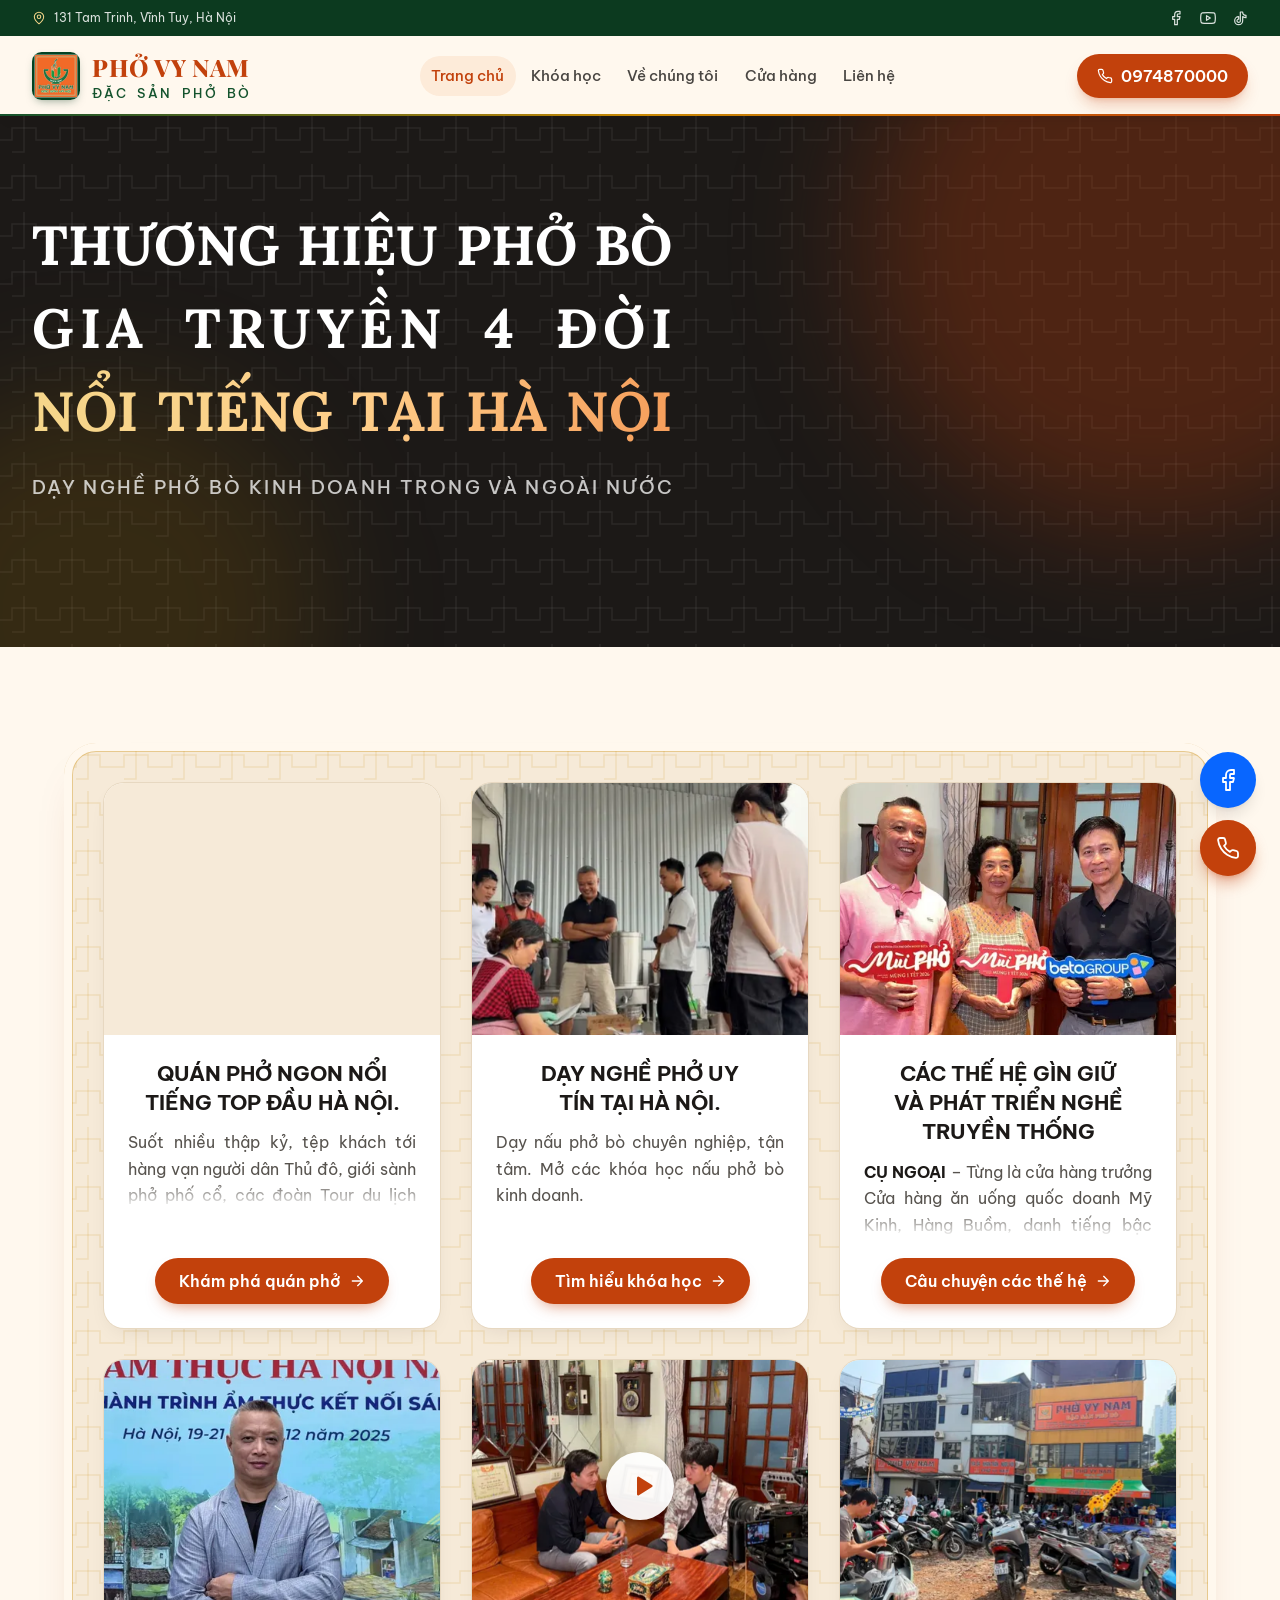
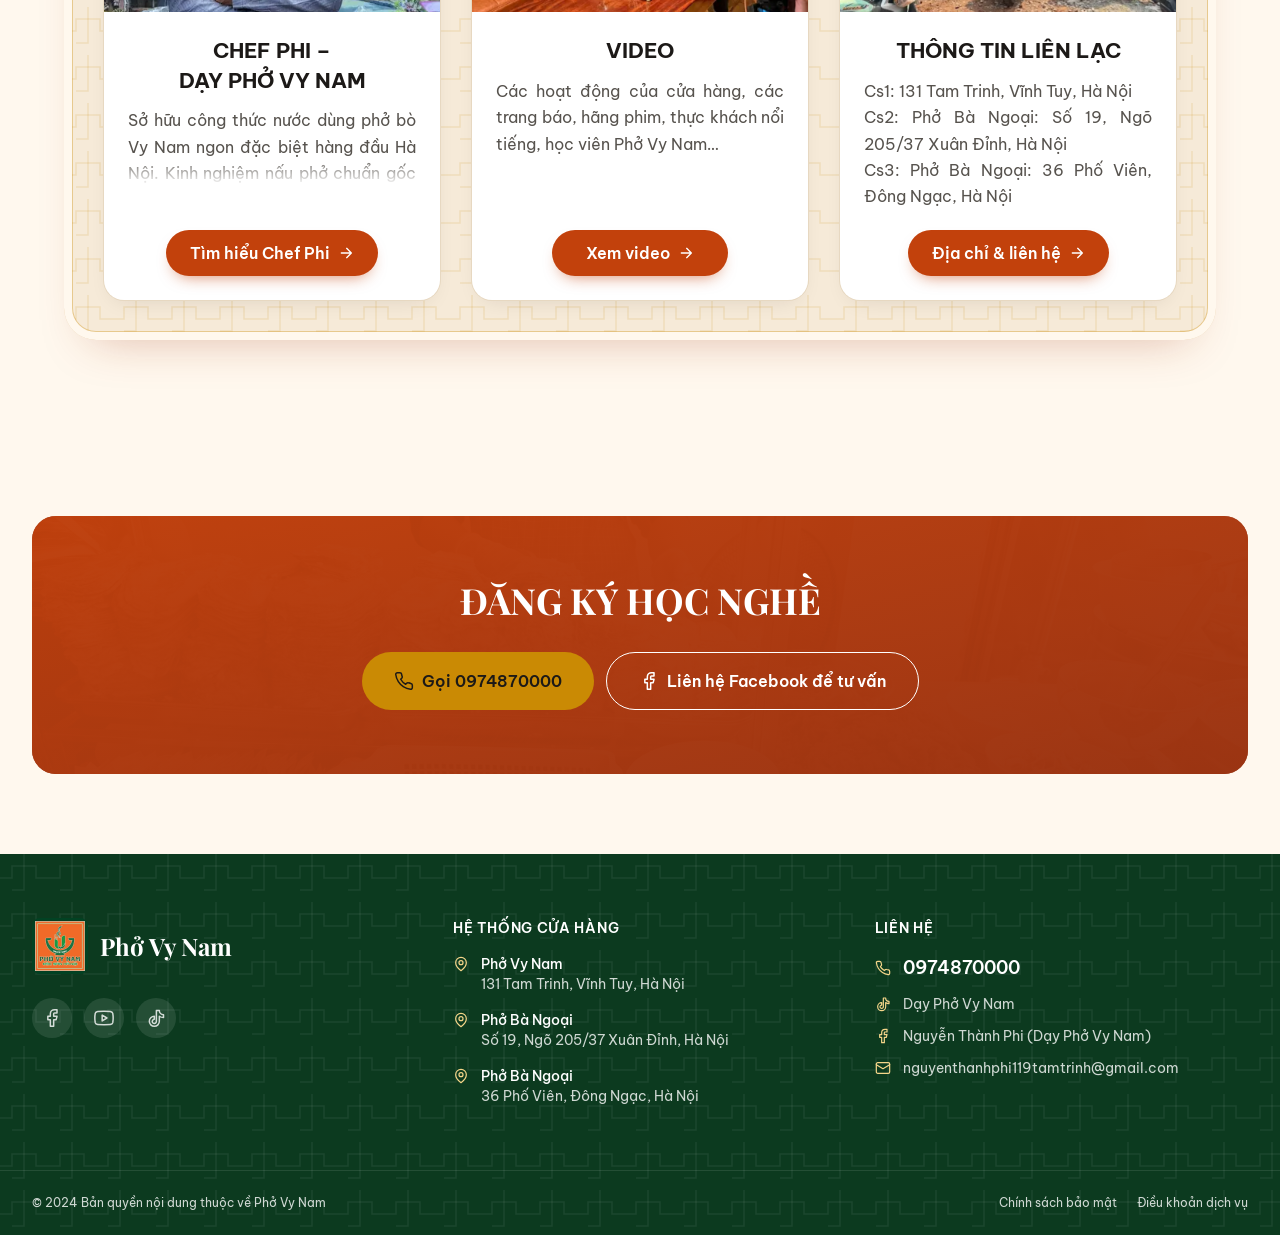
==== commit 44f5f4a6: "Bo muc Kham pha o chan trang, bo bo anh trang Ve chung toi va khoi 3 anh trang Cua hang Co-Authored-" ====
--- a/index.html
+++ b/index.html
@@ -3,4 +3,4 @@
 </a> <header class="sticky top-0 z-50 border-b border-line/70 bg-cream/90 backdrop-blur-md"> <!-- Thanh thông tin trên cùng --> <div class="hidden bg-forest-dark text-xs text-white/85 md:block"> <div class="container-x flex h-9 items-center justify-between"> <p class="flex items-center gap-2"> <svg class="h-3.5 w-3.5 text-gold-light" viewBox="0 0 24 24" fill="none" stroke="currentColor" stroke-width="1.8" stroke-linecap="round" stroke-linejoin="round" aria-hidden="true"><path d="M20 10c0 6-8 12-8 12s-8-6-8-12a8 8 0 0 1 16 0z"/><circle cx="12" cy="10" r="3"/></svg>
 131 Tam Trinh, Vĩnh Tuy, Hà Nội
 </p> <div class="flex items-center gap-4"> <a href="https://www.facebook.com/phovynam" target="_blank" rel="noopener" aria-label="Facebook" class="hover:text-gold-light"><svg class="h-4 w-4" viewBox="0 0 24 24" fill="none" stroke="currentColor" stroke-width="1.8" stroke-linecap="round" stroke-linejoin="round" aria-hidden="true"><path d="M18 2h-3a5 5 0 0 0-5 5v3H7v4h3v8h4v-8h3l1-4h-4V7a1 1 0 0 1 1-1h3z"/></svg></a> <a href="https://www.youtube.com/@dayphovynam" target="_blank" rel="noopener" aria-label="YouTube" class="hover:text-gold-light"><svg class="h-4 w-4" viewBox="0 0 24 24" fill="none" stroke="currentColor" stroke-width="1.8" stroke-linecap="round" stroke-linejoin="round" aria-hidden="true"><path d="M22.5 6.4a2.8 2.8 0 0 0-2-2C18.9 4 12 4 12 4s-6.9 0-8.5.4a2.8 2.8 0 0 0-2 2A29 29 0 0 0 1 12a29 29 0 0 0 .5 5.6 2.8 2.8 0 0 0 2 2C5.1 20 12 20 12 20s6.9 0 8.5-.4a2.8 2.8 0 0 0 2-2A29 29 0 0 0 23 12a29 29 0 0 0-.5-5.6z"/><path d="m9.8 15.5 5.7-3.5-5.7-3.5z"/></svg></a> <a href="https://www.tiktok.com/@dayphovynam" target="_blank" rel="noopener" aria-label="TikTok" class="hover:text-gold-light"><svg class="h-4 w-4" viewBox="0 0 24 24" fill="none" stroke="currentColor" stroke-width="1.8" stroke-linecap="round" stroke-linejoin="round" aria-hidden="true"><path d="M16 3a5 5 0 0 0 5 5v3.5a8.5 8.5 0 0 1-5-1.6V16a6 6 0 1 1-6-6v3.6a2.5 2.5 0 1 0 2.5 2.4V3z"/></svg></a> </div> </div> </div> <div class="container-x flex h-16 items-center justify-between gap-4 lg:h-20"> <a href="./" class="flex items-center gap-3" aria-label="Phở Vy Nam – Trang chủ"> <img src="_astro/logo-goc-192.webp" alt loading="eager" decoding="async" fetchpriority="auto" width="192" height="192" class="h-11 w-11 rounded-lg shadow-sm lg:h-12 lg:w-12"> <span class="leading-tight"> <span class="block font-display text-xl font-bold text-brand lg:text-2xl">Phở Vy Nam</span> <span class="block text-[11px] font-medium tracking-wider text-forest uppercase">Đặc sản phở bò</span> </span> </a> <nav class="hidden items-center gap-1 lg:flex" aria-label="Menu chính"> <a href="./" class="rounded-full px-4 py-2 text-[15px] font-medium transition-colors bg-brand-light text-brand" aria-current="page"> Trang chủ </a><a href="khoa-hoc-day-nau-pho" class="rounded-full px-4 py-2 text-[15px] font-medium transition-colors text-ink/80 hover:text-brand"> Khóa học </a><a href="ve-chung-toi" class="rounded-full px-4 py-2 text-[15px] font-medium transition-colors text-ink/80 hover:text-brand"> Về chúng tôi </a><a href="he-thong-cua-hang" class="rounded-full px-4 py-2 text-[15px] font-medium transition-colors text-ink/80 hover:text-brand"> Cửa hàng </a><a href="lien-he" class="rounded-full px-4 py-2 text-[15px] font-medium transition-colors text-ink/80 hover:text-brand"> Liên hệ </a> </nav> <div class="flex items-center gap-2"> <a href="tel:0974870000" class="btn btn-primary hidden !px-5 !py-2.5 sm:inline-flex"> <svg class="h-4 w-4" viewBox="0 0 24 24" fill="none" stroke="currentColor" stroke-width="1.8" stroke-linecap="round" stroke-linejoin="round" aria-hidden="true"><path d="M22 16.9v3a2 2 0 0 1-2.2 2 19.8 19.8 0 0 1-8.6-3.1 19.5 19.5 0 0 1-6-6A19.8 19.8 0 0 1 2.1 4.2 2 2 0 0 1 4.1 2h3a2 2 0 0 1 2 1.7c.1 1 .4 1.9.7 2.8a2 2 0 0 1-.5 2.1L8 9.9a16 16 0 0 0 6 6l1.3-1.3a2 2 0 0 1 2.1-.4c.9.3 1.8.6 2.8.7a2 2 0 0 1 1.7 2z"/></svg> 0974870000 </a> <!-- Menu mobile dùng <details>, không cần JavaScript --> <details class="group relative lg:hidden"> <summary class="flex h-11 w-11 cursor-pointer list-none items-center justify-center rounded-full border border-line bg-white [&::-webkit-details-marker]:hidden" aria-label="Mở menu"> <svg class="h-5 w-5 group-open:hidden" viewBox="0 0 24 24" fill="none" stroke="currentColor" stroke-width="1.8" stroke-linecap="round" stroke-linejoin="round" aria-hidden="true"><path d="M4 6h16M4 12h16M4 18h16"/></svg> <svg class="hidden h-5 w-5 group-open:block" viewBox="0 0 24 24" fill="none" stroke="currentColor" stroke-width="1.8" stroke-linecap="round" stroke-linejoin="round" aria-hidden="true"><path d="M18 6 6 18M6 6l12 12"/></svg> </summary> <div class="fixed inset-x-0 top-16 border-b border-line bg-cream px-4 pt-2 pb-6 shadow-xl"> <nav class="flex flex-col" aria-label="Menu mobile"> <a href="./" class="border-b border-line/60 py-3.5 text-lg font-medium text-brand"> Trang chủ </a><a href="khoa-hoc-day-nau-pho" class="border-b border-line/60 py-3.5 text-lg font-medium text-ink"> Khóa học </a><a href="ve-chung-toi" class="border-b border-line/60 py-3.5 text-lg font-medium text-ink"> Về chúng tôi </a><a href="he-thong-cua-hang" class="border-b border-line/60 py-3.5 text-lg font-medium text-ink"> Cửa hàng </a><a href="lien-he" class="border-b border-line/60 py-3.5 text-lg font-medium text-ink"> Liên hệ </a> </nav> <div class="mt-5 grid grid-cols-2 gap-3"> <a href="tel:0974870000" class="btn btn-primary"><svg class="h-4 w-4" viewBox="0 0 24 24" fill="none" stroke="currentColor" stroke-width="1.8" stroke-linecap="round" stroke-linejoin="round" aria-hidden="true"><path d="M22 16.9v3a2 2 0 0 1-2.2 2 19.8 19.8 0 0 1-8.6-3.1 19.5 19.5 0 0 1-6-6A19.8 19.8 0 0 1 2.1 4.2 2 2 0 0 1 4.1 2h3a2 2 0 0 1 2 1.7c.1 1 .4 1.9.7 2.8a2 2 0 0 1-.5 2.1L8 9.9a16 16 0 0 0 6 6l1.3-1.3a2 2 0 0 1 2.1-.4c.9.3 1.8.6 2.8.7a2 2 0 0 1 1.7 2z"/></svg>Gọi ngay</a> <a href="https://www.facebook.com/nguyen.thanh.phi.833578" target="_blank" rel="noopener" class="btn btn-ghost-dark"><svg class="h-4 w-4" viewBox="0 0 24 24" fill="none" stroke="currentColor" stroke-width="1.8" stroke-linecap="round" stroke-linejoin="round" aria-hidden="true"><path d="M18 2h-3a5 5 0 0 0-5 5v3H7v4h3v8h4v-8h3l1-4h-4V7a1 1 0 0 1 1-1h3z"/></svg>Facebook</a> </div> </div> </details> </div> </div> </header> <main id="main" class="flex-1">   <section class="hero-chu bg-pattern-light relative isolate overflow-hidden bg-ink"> <!-- quầng sáng ấm phía sau --> <div class="absolute -top-40 -right-40 -z-10 h-[36rem] w-[36rem] rounded-full bg-brand/30 blur-3xl"></div> <div class="absolute -bottom-48 -left-32 -z-10 h-[28rem] w-[28rem] rounded-full bg-gold/15 blur-3xl"></div> <div class="container-x grid items-center gap-14 pt-14 pb-28 sm:pt-20 lg:gap-10 lg:pt-24 lg:pb-36"> <div class="hero-khit"> <h1 class="font-bold text-white"><span class="khit-1">THƯƠNG HIỆU PHỞ BÒ</span> <span class="khit-2">GIA TRUYỀN 4 ĐỜI</span> <span class="khit-3 bg-gradient-to-r from-gold-light via-[#ffcf8a] to-[#f59e5b] bg-clip-text text-transparent">NỔI TIẾNG TẠI HÀ NỘI</span> </h1> <p class="hero-phu-de text-white/75"><span>DẠY NGHỀ PHỞ BÒ KINH DOANH</span> <span>TRONG VÀ NGOÀI NƯỚC</span></p> </div> </div> </section>    <section class="section container-x"> <div class="thu-muc-khung bg-pattern"> <div class="thu-muc-luoi"> <article class="thu-muc"> <div class="thu-muc-anh"><img src="_astro/quay-thit-bo-800.webp" srcset="_astro/quay-thit-bo-480.webp 480w, _astro/quay-thit-bo-800.webp 800w, _astro/quay-thit-bo-1200.webp 1200w, _astro/quay-thit-bo-1600.webp 1600w" alt="Phở Vy Nam" sizes="(min-width: 1024px) 400px, (min-width: 640px) 50vw, 100vw" loading="lazy" decoding="async" width="1600" height="1050"></div> <div class="thu-muc-than"> <h2 class="thu-muc-ten">QUÁN PHỞ NGON NỔI TIẾNG TOP ĐẦU HÀ NỘI.</h2> <p class="thu-muc-chu">Suốt nhiều thập kỷ, tệp khách tới hàng vạn người dân Thủ đô, giới sành phở phố cổ, các đoàn Tour du lịch trong và ngoài nước, những người nổi tiếng… Hàng ngày cứ 5h sáng, thực khách đã xếp hàng rất đông để thưởng thức hương vị phở ngon chuẩn gốc phố cổ.</p> <a href="quan-pho-ngon" class="thu-muc-xem">Khám phá quán phở <svg width="16" height="16" viewBox="0 0 24 24" fill="none" stroke="currentColor" stroke-width="2" stroke-linecap="round" stroke-linejoin="round" aria-hidden="true"><path d="M5 12h14M13 5l7 7-7 7"/></svg></a> </div> </article><article class="thu-muc"> <div class="thu-muc-anh"><img src="_astro/day-nghe-chef-phi-800.webp" srcset="_astro/day-nghe-chef-phi-480.webp 480w, _astro/day-nghe-chef-phi-800.webp 800w, _astro/day-nghe-chef-phi-1085.webp 1085w" alt="Phở Vy Nam" sizes="(min-width: 1024px) 400px, (min-width: 640px) 50vw, 100vw" loading="lazy" decoding="async" width="1085" height="742"></div> <div class="thu-muc-than"> <h2 class="thu-muc-ten">DẠY NGHỀ PHỞ UY TÍN TẠI HÀ NỘI.</h2> <p class="thu-muc-chu">Dạy nấu phở bò chuyên nghiệp, tận tâm. Mở các khóa học nấu phở bò kinh doanh.</p> <a href="khoa-hoc-day-nau-pho" class="thu-muc-xem">Tìm hiểu khóa học <svg width="16" height="16" viewBox="0 0 24 24" fill="none" stroke="currentColor" stroke-width="2" stroke-linecap="round" stroke-linejoin="round" aria-hidden="true"><path d="M5 12h14M13 5l7 7-7 7"/></svg></a> </div> </article><article class="thu-muc"> <div class="thu-muc-anh"><img src="_astro/ba-vu-chef-phi-800.webp" srcset="_astro/ba-vu-chef-phi-480.webp 480w, _astro/ba-vu-chef-phi-800.webp 800w, _astro/ba-vu-chef-phi-1200.webp 1200w, _astro/ba-vu-chef-phi-1320.webp 1320w" alt="Phở Vy Nam" sizes="(min-width: 1024px) 400px, (min-width: 640px) 50vw, 100vw" loading="lazy" decoding="async" width="1320" height="990"></div> <div class="thu-muc-than"> <h2 class="thu-muc-ten">CÁC THẾ HỆ GÌN GIỮ VÀ PHÁT TRIỂN NGHỀ TRUYỀN THỐNG</h2> <p class="thu-muc-chu"><strong class="text-ink">CỤ NGOẠI</strong> – Từng là cửa hàng trưởng Cửa hàng ăn uống quốc doanh Mỹ Kinh, Hàng Buồm, danh tiếng bậc nhất Hà Nội thời bao cấp về các món ăn đặc sản phố cổ như phở, bún…</p> <a href="ve-chung-toi" class="thu-muc-xem">Câu chuyện các thế hệ <svg width="16" height="16" viewBox="0 0 24 24" fill="none" stroke="currentColor" stroke-width="2" stroke-linecap="round" stroke-linejoin="round" aria-hidden="true"><path d="M5 12h14M13 5l7 7-7 7"/></svg></a> </div> </article><article class="thu-muc"> <div class="thu-muc-anh"><img src="_astro/chef-phi-moi-ngang-800.webp" srcset="_astro/chef-phi-moi-ngang-480.webp 480w, _astro/chef-phi-moi-ngang-800.webp 800w, _astro/chef-phi-moi-ngang-1200.webp 1200w" alt="Phở Vy Nam" sizes="(min-width: 1024px) 400px, (min-width: 640px) 50vw, 100vw" loading="lazy" decoding="async" width="1200" height="900"></div> <div class="thu-muc-than"> <h2 class="thu-muc-ten">CHEF PHI&nbsp;– DẠY&nbsp;PHỞ&nbsp;VY&nbsp;NAM</h2> <p class="thu-muc-chu">Sở hữu công thức nước dùng phở bò Vy Nam ngon đặc biệt hàng đầu Hà Nội. Kinh nghiệm nấu phở chuẩn gốc Hà Nội, dùng ít loại nguyên liệu và gia vị. Cost phở thấp đơn giản mà ngon là điểm mạnh để các chủ quán có lãi suất cao.</p> <a href="chef-phi" class="thu-muc-xem">Tìm hiểu Chef Phi <svg width="16" height="16" viewBox="0 0 24 24" fill="none" stroke="currentColor" stroke-width="2" stroke-linecap="round" stroke-linejoin="round" aria-hidden="true"><path d="M5 12h14M13 5l7 7-7 7"/></svg></a> </div> </article><article class="thu-muc"> <div class="thu-muc-anh"><img src="_astro/phong-van-800.webp" srcset="_astro/phong-van-480.webp 480w, _astro/phong-van-800.webp 800w, _astro/phong-van-1200.webp 1200w, _astro/phong-van-1600.webp 1600w" alt="Phở Vy Nam" sizes="(min-width: 1024px) 400px, (min-width: 640px) 50vw, 100vw" loading="lazy" decoding="async" width="1600" height="1184"><span class="thu-muc-phat" aria-hidden="true"><svg width="30" height="30" viewBox="0 0 24 24" fill="currentColor" aria-hidden="true"><path d="M8 5.5v13a1 1 0 0 0 1.5.86l10.5-6.5a1 1 0 0 0 0-1.72L9.5 4.64A1 1 0 0 0 8 5.5z"/></svg></span></div> <div class="thu-muc-than"> <h2 class="thu-muc-ten">VIDEO</h2> <p class="thu-muc-chu">Các hoạt động của cửa hàng, các trang báo, hãng phim, thực khách nổi tiếng, học viên Phở Vy Nam…</p> <a href="video" class="thu-muc-xem">Xem video <svg width="16" height="16" viewBox="0 0 24 24" fill="none" stroke="currentColor" stroke-width="2" stroke-linecap="round" stroke-linejoin="round" aria-hidden="true"><path d="M5 12h14M13 5l7 7-7 7"/></svg></a> </div> </article><article class="thu-muc"> <div class="thu-muc-anh"><img src="_astro/mat-tien-bien-800.webp" srcset="_astro/mat-tien-bien-480.webp 480w, _astro/mat-tien-bien-800.webp 800w, _astro/mat-tien-bien-1200.webp 1200w, _astro/mat-tien-bien-1600.webp 1600w" alt="Phở Vy Nam" sizes="(min-width: 1024px) 400px, (min-width: 640px) 50vw, 100vw" loading="lazy" decoding="async" width="1600" height="1229"></div> <div class="thu-muc-than"> <h2 class="thu-muc-ten">THÔNG TIN LIÊN LẠC</h2> <p class="thu-muc-chu thu-muc-chu--du">Cs1: 131 Tam Trinh, Vĩnh Tuy, Hà Nội<br>Cs2: Phở Bà Ngoại: Số 19, Ngõ 205/37 Xuân Đỉnh, Hà Nội<br>Cs3: Phở Bà Ngoại: 36 Phố Viên, Đông Ngạc, Hà Nội</p> <a href="he-thong-cua-hang" class="thu-muc-xem">Địa chỉ &amp; liên hệ <svg width="16" height="16" viewBox="0 0 24 24" fill="none" stroke="currentColor" stroke-width="2" stroke-linecap="round" stroke-linejoin="round" aria-hidden="true"><path d="M5 12h14M13 5l7 7-7 7"/></svg></a> </div> </article> </div> </div> </section>  <section class="container-x py-16 sm:py-20"> <div class="relative isolate overflow-hidden rounded-3xl bg-brand-dark px-6 py-14 text-center sm:px-12 sm:py-16"> <img src="_astro/quay-thit-bo-800.webp" srcset="_astro/quay-thit-bo-480.webp 480w, _astro/quay-thit-bo-800.webp 800w, _astro/quay-thit-bo-1200.webp 1200w, _astro/quay-thit-bo-1600.webp 1600w" alt sizes="(min-width: 1280px) 1216px, 100vw" loading="lazy" decoding="async" fetchpriority="auto" width="1600" height="1050" class="absolute inset-0 -z-10 h-full w-full object-cover opacity-20 mix-blend-luminosity"> <div class="absolute inset-0 -z-10 bg-gradient-to-br from-brand/90 to-brand-dark/95"></div> <h2 class="mx-auto max-w-2xl text-3xl font-bold text-white sm:text-4xl">ĐĂNG KÝ HỌC NGHỀ</h2> <div class="mt-8 flex flex-col justify-center gap-3 sm:flex-row"> <a href="tel:0974870000" class="btn btn-gold !px-8 !py-4"> <svg class="h-5 w-5" viewBox="0 0 24 24" fill="none" stroke="currentColor" stroke-width="1.8" stroke-linecap="round" stroke-linejoin="round" aria-hidden="true"><path d="M22 16.9v3a2 2 0 0 1-2.2 2 19.8 19.8 0 0 1-8.6-3.1 19.5 19.5 0 0 1-6-6A19.8 19.8 0 0 1 2.1 4.2 2 2 0 0 1 4.1 2h3a2 2 0 0 1 2 1.7c.1 1 .4 1.9.7 2.8a2 2 0 0 1-.5 2.1L8 9.9a16 16 0 0 0 6 6l1.3-1.3a2 2 0 0 1 2.1-.4c.9.3 1.8.6 2.8.7a2 2 0 0 1 1.7 2z"/></svg> Gọi 0974870000 </a> <a href="https://www.facebook.com/nguyen.thanh.phi.833578" target="_blank" rel="noopener" class="btn btn-outline !px-8 !py-4 text-white"> <svg class="h-5 w-5" viewBox="0 0 24 24" fill="none" stroke="currentColor" stroke-width="1.8" stroke-linecap="round" stroke-linejoin="round" aria-hidden="true"><path d="M18 2h-3a5 5 0 0 0-5 5v3H7v4h3v8h4v-8h3l1-4h-4V7a1 1 0 0 1 1-1h3z"/></svg> Liên hệ Facebook để tư vấn
-</a> </div> </div> </section>  </main> <footer class="bg-pattern-light bg-forest-dark text-white/80"> <div class="container-x grid gap-12 py-16 md:grid-cols-2 lg:grid-cols-12"> <div class="lg:col-span-4"> <a href="./" class="flex items-center gap-3"> <img src="_astro/logo-goc-224.webp" alt loading="lazy" decoding="async" fetchpriority="auto" width="224" height="224" class="h-14 w-14 rounded-lg"> <span> <span class="block font-display text-2xl font-bold text-white">Phở Vy Nam</span> </span> </a> <div class="mt-6 flex gap-3"> <a href="https://www.facebook.com/phovynam" target="_blank" rel="noopener" aria-label="Facebook" class="flex h-10 w-10 items-center justify-center rounded-full bg-white/10 hover:bg-brand"><svg class="h-5 w-5" viewBox="0 0 24 24" fill="none" stroke="currentColor" stroke-width="1.8" stroke-linecap="round" stroke-linejoin="round" aria-hidden="true"><path d="M18 2h-3a5 5 0 0 0-5 5v3H7v4h3v8h4v-8h3l1-4h-4V7a1 1 0 0 1 1-1h3z"/></svg></a> <a href="https://www.youtube.com/@dayphovynam" target="_blank" rel="noopener" aria-label="YouTube" class="flex h-10 w-10 items-center justify-center rounded-full bg-white/10 hover:bg-brand"><svg class="h-5 w-5" viewBox="0 0 24 24" fill="none" stroke="currentColor" stroke-width="1.8" stroke-linecap="round" stroke-linejoin="round" aria-hidden="true"><path d="M22.5 6.4a2.8 2.8 0 0 0-2-2C18.9 4 12 4 12 4s-6.9 0-8.5.4a2.8 2.8 0 0 0-2 2A29 29 0 0 0 1 12a29 29 0 0 0 .5 5.6 2.8 2.8 0 0 0 2 2C5.1 20 12 20 12 20s6.9 0 8.5-.4a2.8 2.8 0 0 0 2-2A29 29 0 0 0 23 12a29 29 0 0 0-.5-5.6z"/><path d="m9.8 15.5 5.7-3.5-5.7-3.5z"/></svg></a> <a href="https://www.tiktok.com/@dayphovynam" target="_blank" rel="noopener" aria-label="TikTok" class="flex h-10 w-10 items-center justify-center rounded-full bg-white/10 hover:bg-brand"><svg class="h-5 w-5" viewBox="0 0 24 24" fill="none" stroke="currentColor" stroke-width="1.8" stroke-linecap="round" stroke-linejoin="round" aria-hidden="true"><path d="M16 3a5 5 0 0 0 5 5v3.5a8.5 8.5 0 0 1-5-1.6V16a6 6 0 1 1-6-6v3.6a2.5 2.5 0 1 0 2.5 2.4V3z"/></svg></a> </div> </div> <div class="lg:col-span-2"> <h2 class="font-sans text-sm font-semibold tracking-wider text-white uppercase">Khám phá</h2> <ul class="mt-4 space-y-2.5 text-sm"> <li><a href="./" class="hover:text-gold-light">Trang chủ</a></li><li><a href="khoa-hoc-day-nau-pho" class="hover:text-gold-light">Khóa học</a></li><li><a href="ve-chung-toi" class="hover:text-gold-light">Về chúng tôi</a></li><li><a href="he-thong-cua-hang" class="hover:text-gold-light">Cửa hàng</a></li><li><a href="lien-he" class="hover:text-gold-light">Liên hệ</a></li> </ul> </div> <div class="lg:col-span-3"> <h2 class="font-sans text-sm font-semibold tracking-wider text-white uppercase">Hệ thống cửa hàng</h2> <ul class="mt-4 space-y-4 text-sm"> <li class="flex gap-3"> <svg class="mt-0.5 h-4 w-4 shrink-0 text-gold-light" viewBox="0 0 24 24" fill="none" stroke="currentColor" stroke-width="1.8" stroke-linecap="round" stroke-linejoin="round" aria-hidden="true"><path d="M20 10c0 6-8 12-8 12s-8-6-8-12a8 8 0 0 1 16 0z"/><circle cx="12" cy="10" r="3"/></svg> <span> <span class="block font-medium text-white">Phở Vy Nam</span> 131 Tam Trinh, Vĩnh Tuy, Hà Nội </span> </li><li class="flex gap-3"> <svg class="mt-0.5 h-4 w-4 shrink-0 text-gold-light" viewBox="0 0 24 24" fill="none" stroke="currentColor" stroke-width="1.8" stroke-linecap="round" stroke-linejoin="round" aria-hidden="true"><path d="M20 10c0 6-8 12-8 12s-8-6-8-12a8 8 0 0 1 16 0z"/><circle cx="12" cy="10" r="3"/></svg> <span> <span class="block font-medium text-white">Phở Bà Ngoại</span> Số 19, Ngõ 205/37 Xuân Đỉnh, Hà Nội </span> </li><li class="flex gap-3"> <svg class="mt-0.5 h-4 w-4 shrink-0 text-gold-light" viewBox="0 0 24 24" fill="none" stroke="currentColor" stroke-width="1.8" stroke-linecap="round" stroke-linejoin="round" aria-hidden="true"><path d="M20 10c0 6-8 12-8 12s-8-6-8-12a8 8 0 0 1 16 0z"/><circle cx="12" cy="10" r="3"/></svg> <span> <span class="block font-medium text-white">Phở Bà Ngoại</span> 36 Phố Viên, Đông Ngạc, Hà Nội </span> </li> </ul> </div> <div class="lg:col-span-3"> <h2 class="font-sans text-sm font-semibold tracking-wider text-white uppercase">Liên hệ</h2> <ul class="mt-4 space-y-3 text-sm"> <li> <a href="tel:0974870000" class="flex items-center gap-3 hover:text-gold-light"> <svg class="h-4 w-4 text-gold-light" viewBox="0 0 24 24" fill="none" stroke="currentColor" stroke-width="1.8" stroke-linecap="round" stroke-linejoin="round" aria-hidden="true"><path d="M22 16.9v3a2 2 0 0 1-2.2 2 19.8 19.8 0 0 1-8.6-3.1 19.5 19.5 0 0 1-6-6A19.8 19.8 0 0 1 2.1 4.2 2 2 0 0 1 4.1 2h3a2 2 0 0 1 2 1.7c.1 1 .4 1.9.7 2.8a2 2 0 0 1-.5 2.1L8 9.9a16 16 0 0 0 6 6l1.3-1.3a2 2 0 0 1 2.1-.4c.9.3 1.8.6 2.8.7a2 2 0 0 1 1.7 2z"/></svg> <span class="text-lg font-semibold text-white">0974870000</span> </a> </li> <li> <a href="https://www.tiktok.com/@dayphovynam" target="_blank" rel="noopener" class="flex items-center gap-3 hover:text-gold-light"> <svg class="h-4 w-4 text-gold-light" viewBox="0 0 24 24" fill="none" stroke="currentColor" stroke-width="1.8" stroke-linecap="round" stroke-linejoin="round" aria-hidden="true"><path d="M16 3a5 5 0 0 0 5 5v3.5a8.5 8.5 0 0 1-5-1.6V16a6 6 0 1 1-6-6v3.6a2.5 2.5 0 1 0 2.5 2.4V3z"/></svg> Dạy Phở Vy Nam </a> </li> <li> <a href="https://www.facebook.com/nguyen.thanh.phi.833578" target="_blank" rel="noopener" class="flex items-center gap-3 hover:text-gold-light"> <svg class="h-4 w-4 text-gold-light" viewBox="0 0 24 24" fill="none" stroke="currentColor" stroke-width="1.8" stroke-linecap="round" stroke-linejoin="round" aria-hidden="true"><path d="M18 2h-3a5 5 0 0 0-5 5v3H7v4h3v8h4v-8h3l1-4h-4V7a1 1 0 0 1 1-1h3z"/></svg> Nguyễn Thành Phi (Dạy Phở Vy Nam) </a> </li> <li> <a href="mailto:nguyenthanhphi119tamtrinh@gmail.com" class="flex items-center gap-3 break-all hover:text-gold-light"> <svg class="h-4 w-4 shrink-0 text-gold-light" viewBox="0 0 24 24" fill="none" stroke="currentColor" stroke-width="1.8" stroke-linecap="round" stroke-linejoin="round" aria-hidden="true"><rect x="2" y="4" width="20" height="16" rx="2"/><path d="m22 7-10 6L2 7"/></svg>nguyenthanhphi119tamtrinh@gmail.com </a> </li> </ul> </div> </div> <div class="border-t border-white/10"> <div class="container-x flex flex-col items-center justify-between gap-3 py-6 text-xs sm:flex-row"> <p>© 2024 Bản quyền nội dung thuộc về Phở Vy Nam</p> <div class="flex gap-5"> <a href="chinh-sach-bao-mat" class="hover:text-gold-light">Chính sách bảo mật</a> <a href="dieu-khoan-dich-vu" class="hover:text-gold-light">Điều khoản dịch vụ</a> </div> </div> </div> </footer> <div class="fixed right-4 bottom-4 z-40 flex flex-col gap-3 sm:right-6 sm:bottom-6"> <a href="https://www.facebook.com/nguyen.thanh.phi.833578" target="_blank" rel="noopener" aria-label="Facebook Nguyễn Thành Phi (Dạy Phở Vy Nam)" class="flex h-14 w-14 items-center justify-center rounded-full text-white shadow-lg transition-transform hover:scale-110" style="background:#0866ff"> <svg class="h-6 w-6" viewBox="0 0 24 24" fill="none" stroke="currentColor" stroke-width="1.8" stroke-linecap="round" stroke-linejoin="round" aria-hidden="true"><path d="M18 2h-3a5 5 0 0 0-5 5v3H7v4h3v8h4v-8h3l1-4h-4V7a1 1 0 0 1 1-1h3z"/></svg> </a> <a href="tel:0974870000" aria-label="Gọi 0974870000" class="relative flex h-14 w-14 items-center justify-center rounded-full bg-brand text-white shadow-lg shadow-brand/40 transition-transform hover:scale-110"> <span class="absolute inset-0 animate-ping rounded-full bg-brand/40 motion-reduce:hidden"></span> <svg class="relative h-6 w-6" viewBox="0 0 24 24" fill="none" stroke="currentColor" stroke-width="1.8" stroke-linecap="round" stroke-linejoin="round" aria-hidden="true"><path d="M22 16.9v3a2 2 0 0 1-2.2 2 19.8 19.8 0 0 1-8.6-3.1 19.5 19.5 0 0 1-6-6A19.8 19.8 0 0 1 2.1 4.2 2 2 0 0 1 4.1 2h3a2 2 0 0 1 2 1.7c.1 1 .4 1.9.7 2.8a2 2 0 0 1-.5 2.1L8 9.9a16 16 0 0 0 6 6l1.3-1.3a2 2 0 0 1 2.1-.4c.9.3 1.8.6 2.8.7a2 2 0 0 1 1.7 2z"/></svg> </a> </div> <script>(function(){var chu=[].slice.call(document.querySelectorAll(".thu-muc-chu:not(.thu-muc-chu--du)"));function cat(){chu.forEach(function(p){p.classList.remove("bi-cat");if(p.scrollHeight>p.clientHeight+1)p.classList.add("bi-cat")})}cat();addEventListener("resize",cat);if(document.fonts)document.fonts.ready.then(cat);document.addEventListener("touchstart",function(){},{passive:true});if(!("IntersectionObserver" in window)||matchMedia("(prefers-reduced-motion: reduce)").matches)return;document.documentElement.classList.add("cho-hien");var io=new IntersectionObserver(function(es){var n=0;es.forEach(function(e){if(!e.isIntersecting)return;e.target.style.setProperty("--tre",(n++*90)+"ms");e.target.classList.add("hien");io.unobserve(e.target)})},{rootMargin:"0px 0px -6% 0px",threshold:.1});document.querySelectorAll(".thu-muc").forEach(function(t){io.observe(t)})})();</script></body></html>+</a> </div> </div> </section>  </main> <footer class="bg-pattern-light bg-forest-dark text-white/80"> <div class="container-x grid gap-12 py-16 md:grid-cols-2 lg:grid-cols-12"> <div class="lg:col-span-4"> <a href="./" class="flex items-center gap-3"> <img src="_astro/logo-goc-224.webp" alt loading="lazy" decoding="async" fetchpriority="auto" width="224" height="224" class="h-14 w-14 rounded-lg"> <span> <span class="block font-display text-2xl font-bold text-white">Phở Vy Nam</span> </span> </a> <div class="mt-6 flex gap-3"> <a href="https://www.facebook.com/phovynam" target="_blank" rel="noopener" aria-label="Facebook" class="flex h-10 w-10 items-center justify-center rounded-full bg-white/10 hover:bg-brand"><svg class="h-5 w-5" viewBox="0 0 24 24" fill="none" stroke="currentColor" stroke-width="1.8" stroke-linecap="round" stroke-linejoin="round" aria-hidden="true"><path d="M18 2h-3a5 5 0 0 0-5 5v3H7v4h3v8h4v-8h3l1-4h-4V7a1 1 0 0 1 1-1h3z"/></svg></a> <a href="https://www.youtube.com/@dayphovynam" target="_blank" rel="noopener" aria-label="YouTube" class="flex h-10 w-10 items-center justify-center rounded-full bg-white/10 hover:bg-brand"><svg class="h-5 w-5" viewBox="0 0 24 24" fill="none" stroke="currentColor" stroke-width="1.8" stroke-linecap="round" stroke-linejoin="round" aria-hidden="true"><path d="M22.5 6.4a2.8 2.8 0 0 0-2-2C18.9 4 12 4 12 4s-6.9 0-8.5.4a2.8 2.8 0 0 0-2 2A29 29 0 0 0 1 12a29 29 0 0 0 .5 5.6 2.8 2.8 0 0 0 2 2C5.1 20 12 20 12 20s6.9 0 8.5-.4a2.8 2.8 0 0 0 2-2A29 29 0 0 0 23 12a29 29 0 0 0-.5-5.6z"/><path d="m9.8 15.5 5.7-3.5-5.7-3.5z"/></svg></a> <a href="https://www.tiktok.com/@dayphovynam" target="_blank" rel="noopener" aria-label="TikTok" class="flex h-10 w-10 items-center justify-center rounded-full bg-white/10 hover:bg-brand"><svg class="h-5 w-5" viewBox="0 0 24 24" fill="none" stroke="currentColor" stroke-width="1.8" stroke-linecap="round" stroke-linejoin="round" aria-hidden="true"><path d="M16 3a5 5 0 0 0 5 5v3.5a8.5 8.5 0 0 1-5-1.6V16a6 6 0 1 1-6-6v3.6a2.5 2.5 0 1 0 2.5 2.4V3z"/></svg></a> </div> </div> <div class="lg:col-span-4"> <h2 class="font-sans text-sm font-semibold tracking-wider text-white uppercase">Hệ thống cửa hàng</h2> <ul class="mt-4 space-y-4 text-sm"> <li class="flex gap-3"> <svg class="mt-0.5 h-4 w-4 shrink-0 text-gold-light" viewBox="0 0 24 24" fill="none" stroke="currentColor" stroke-width="1.8" stroke-linecap="round" stroke-linejoin="round" aria-hidden="true"><path d="M20 10c0 6-8 12-8 12s-8-6-8-12a8 8 0 0 1 16 0z"/><circle cx="12" cy="10" r="3"/></svg> <span> <span class="block font-medium text-white">Phở Vy Nam</span> 131 Tam Trinh, Vĩnh Tuy, Hà Nội </span> </li><li class="flex gap-3"> <svg class="mt-0.5 h-4 w-4 shrink-0 text-gold-light" viewBox="0 0 24 24" fill="none" stroke="currentColor" stroke-width="1.8" stroke-linecap="round" stroke-linejoin="round" aria-hidden="true"><path d="M20 10c0 6-8 12-8 12s-8-6-8-12a8 8 0 0 1 16 0z"/><circle cx="12" cy="10" r="3"/></svg> <span> <span class="block font-medium text-white">Phở Bà Ngoại</span> Số 19, Ngõ 205/37 Xuân Đỉnh, Hà Nội </span> </li><li class="flex gap-3"> <svg class="mt-0.5 h-4 w-4 shrink-0 text-gold-light" viewBox="0 0 24 24" fill="none" stroke="currentColor" stroke-width="1.8" stroke-linecap="round" stroke-linejoin="round" aria-hidden="true"><path d="M20 10c0 6-8 12-8 12s-8-6-8-12a8 8 0 0 1 16 0z"/><circle cx="12" cy="10" r="3"/></svg> <span> <span class="block font-medium text-white">Phở Bà Ngoại</span> 36 Phố Viên, Đông Ngạc, Hà Nội </span> </li> </ul> </div> <div class="lg:col-span-4"> <h2 class="font-sans text-sm font-semibold tracking-wider text-white uppercase">Liên hệ</h2> <ul class="mt-4 space-y-3 text-sm"> <li> <a href="tel:0974870000" class="flex items-center gap-3 hover:text-gold-light"> <svg class="h-4 w-4 text-gold-light" viewBox="0 0 24 24" fill="none" stroke="currentColor" stroke-width="1.8" stroke-linecap="round" stroke-linejoin="round" aria-hidden="true"><path d="M22 16.9v3a2 2 0 0 1-2.2 2 19.8 19.8 0 0 1-8.6-3.1 19.5 19.5 0 0 1-6-6A19.8 19.8 0 0 1 2.1 4.2 2 2 0 0 1 4.1 2h3a2 2 0 0 1 2 1.7c.1 1 .4 1.9.7 2.8a2 2 0 0 1-.5 2.1L8 9.9a16 16 0 0 0 6 6l1.3-1.3a2 2 0 0 1 2.1-.4c.9.3 1.8.6 2.8.7a2 2 0 0 1 1.7 2z"/></svg> <span class="text-lg font-semibold text-white">0974870000</span> </a> </li> <li> <a href="https://www.tiktok.com/@dayphovynam" target="_blank" rel="noopener" class="flex items-center gap-3 hover:text-gold-light"> <svg class="h-4 w-4 text-gold-light" viewBox="0 0 24 24" fill="none" stroke="currentColor" stroke-width="1.8" stroke-linecap="round" stroke-linejoin="round" aria-hidden="true"><path d="M16 3a5 5 0 0 0 5 5v3.5a8.5 8.5 0 0 1-5-1.6V16a6 6 0 1 1-6-6v3.6a2.5 2.5 0 1 0 2.5 2.4V3z"/></svg> Dạy Phở Vy Nam </a> </li> <li> <a href="https://www.facebook.com/nguyen.thanh.phi.833578" target="_blank" rel="noopener" class="flex items-center gap-3 hover:text-gold-light"> <svg class="h-4 w-4 text-gold-light" viewBox="0 0 24 24" fill="none" stroke="currentColor" stroke-width="1.8" stroke-linecap="round" stroke-linejoin="round" aria-hidden="true"><path d="M18 2h-3a5 5 0 0 0-5 5v3H7v4h3v8h4v-8h3l1-4h-4V7a1 1 0 0 1 1-1h3z"/></svg> Nguyễn Thành Phi (Dạy Phở Vy Nam) </a> </li> <li> <a href="mailto:nguyenthanhphi119tamtrinh@gmail.com" class="flex items-center gap-3 break-all hover:text-gold-light"> <svg class="h-4 w-4 shrink-0 text-gold-light" viewBox="0 0 24 24" fill="none" stroke="currentColor" stroke-width="1.8" stroke-linecap="round" stroke-linejoin="round" aria-hidden="true"><rect x="2" y="4" width="20" height="16" rx="2"/><path d="m22 7-10 6L2 7"/></svg>nguyenthanhphi119tamtrinh@gmail.com </a> </li> </ul> </div> </div> <div class="border-t border-white/10"> <div class="container-x flex flex-col items-center justify-between gap-3 py-6 text-xs sm:flex-row"> <p>© 2024 Bản quyền nội dung thuộc về Phở Vy Nam</p> <div class="flex gap-5"> <a href="chinh-sach-bao-mat" class="hover:text-gold-light">Chính sách bảo mật</a> <a href="dieu-khoan-dich-vu" class="hover:text-gold-light">Điều khoản dịch vụ</a> </div> </div> </div> </footer> <div class="fixed right-4 bottom-4 z-40 flex flex-col gap-3 sm:right-6 sm:bottom-6"> <a href="https://www.facebook.com/nguyen.thanh.phi.833578" target="_blank" rel="noopener" aria-label="Facebook Nguyễn Thành Phi (Dạy Phở Vy Nam)" class="flex h-14 w-14 items-center justify-center rounded-full text-white shadow-lg transition-transform hover:scale-110" style="background:#0866ff"> <svg class="h-6 w-6" viewBox="0 0 24 24" fill="none" stroke="currentColor" stroke-width="1.8" stroke-linecap="round" stroke-linejoin="round" aria-hidden="true"><path d="M18 2h-3a5 5 0 0 0-5 5v3H7v4h3v8h4v-8h3l1-4h-4V7a1 1 0 0 1 1-1h3z"/></svg> </a> <a href="tel:0974870000" aria-label="Gọi 0974870000" class="relative flex h-14 w-14 items-center justify-center rounded-full bg-brand text-white shadow-lg shadow-brand/40 transition-transform hover:scale-110"> <span class="absolute inset-0 animate-ping rounded-full bg-brand/40 motion-reduce:hidden"></span> <svg class="relative h-6 w-6" viewBox="0 0 24 24" fill="none" stroke="currentColor" stroke-width="1.8" stroke-linecap="round" stroke-linejoin="round" aria-hidden="true"><path d="M22 16.9v3a2 2 0 0 1-2.2 2 19.8 19.8 0 0 1-8.6-3.1 19.5 19.5 0 0 1-6-6A19.8 19.8 0 0 1 2.1 4.2 2 2 0 0 1 4.1 2h3a2 2 0 0 1 2 1.7c.1 1 .4 1.9.7 2.8a2 2 0 0 1-.5 2.1L8 9.9a16 16 0 0 0 6 6l1.3-1.3a2 2 0 0 1 2.1-.4c.9.3 1.8.6 2.8.7a2 2 0 0 1 1.7 2z"/></svg> </a> </div> <script>(function(){var chu=[].slice.call(document.querySelectorAll(".thu-muc-chu:not(.thu-muc-chu--du)"));function cat(){chu.forEach(function(p){p.classList.remove("bi-cat");if(p.scrollHeight>p.clientHeight+1)p.classList.add("bi-cat")})}cat();addEventListener("resize",cat);if(document.fonts)document.fonts.ready.then(cat);document.addEventListener("touchstart",function(){},{passive:true});if(!("IntersectionObserver" in window)||matchMedia("(prefers-reduced-motion: reduce)").matches)return;document.documentElement.classList.add("cho-hien");var io=new IntersectionObserver(function(es){var n=0;es.forEach(function(e){if(!e.isIntersecting)return;e.target.style.setProperty("--tre",(n++*90)+"ms");e.target.classList.add("hien");io.unobserve(e.target)})},{rootMargin:"0px 0px -6% 0px",threshold:.1});document.querySelectorAll(".thu-muc").forEach(function(t){io.observe(t)})})();</script></body></html>
--- a/_astro/dien-thoai.css
+++ b/_astro/dien-thoai.css
@@ -63,9 +63,6 @@
 
   /* chân trang gọn lại */
   footer > .container-x { gap: 2.25rem; padding-block: 3rem }
-  footer ul.space-y-2\.5 { display: grid; grid-template-columns: 1fr 1fr; gap: .625rem 1rem }
-  footer ul.space-y-2\.5 > li { margin: 0 }
-  footer ul.space-y-2\.5 a { display: block; padding-block: .25rem; font-size: .9375rem }
   footer .border-t .container-x { font-size: .8125rem; padding-bottom: 1.25rem }
 }
 
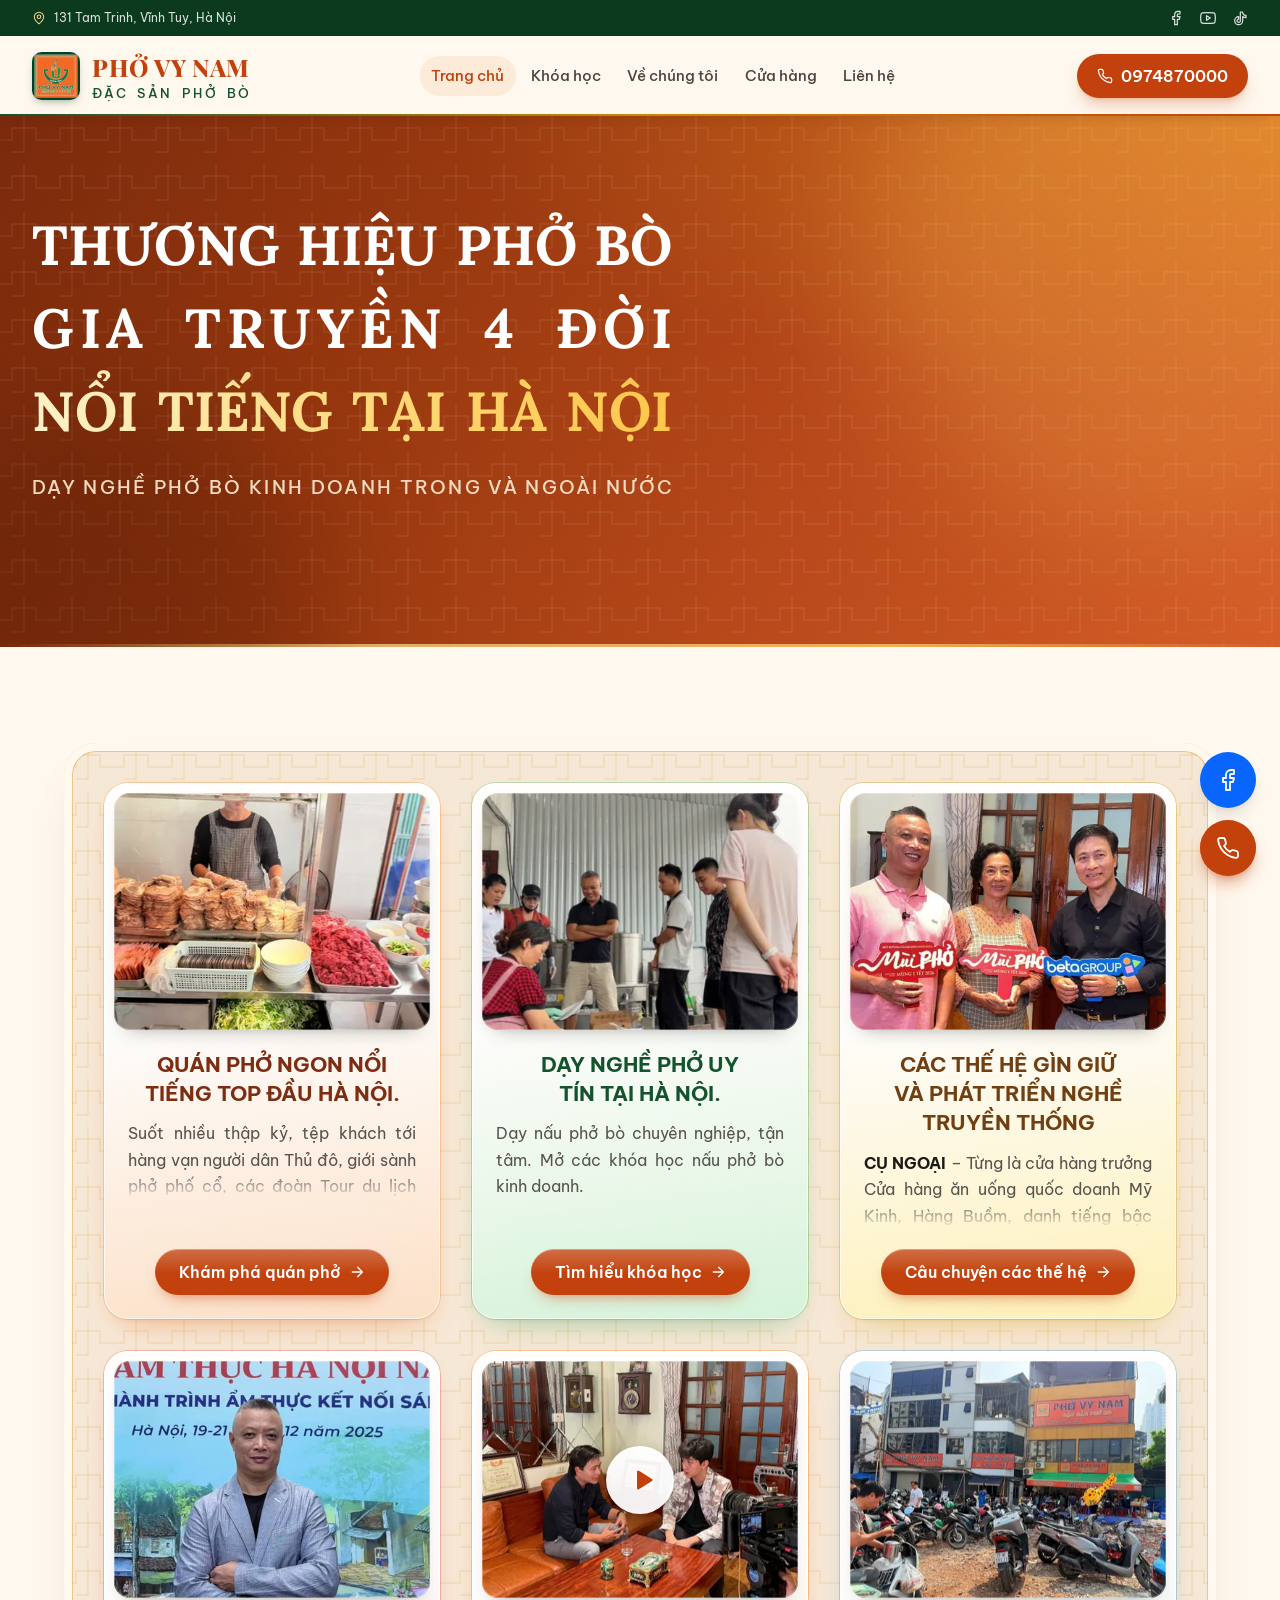
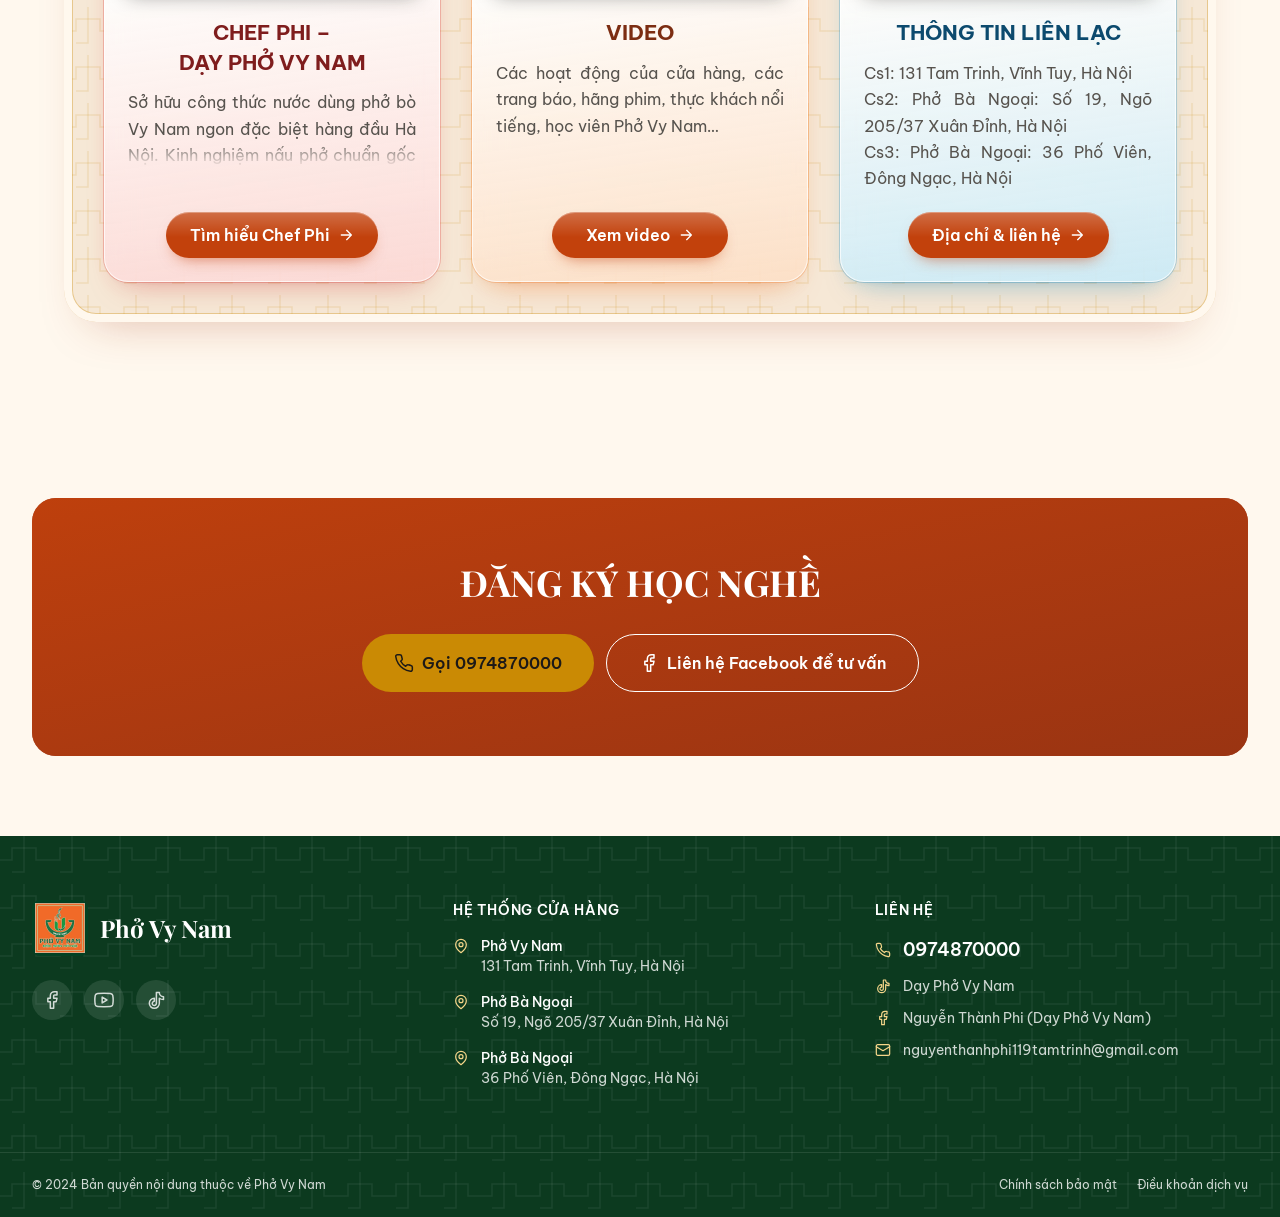
==== commit 5183379e: "Khoi dau trang chu nen cam nau theo bien quan; 6 the kinh mo bong, moi the mot mau rieng Co-Authored" ====
--- a/index.html
+++ b/index.html
@@ -1,4 +1,4 @@
-<!DOCTYPE html><html lang="vi"> <head><meta charset="utf-8"><meta name="viewport" content="width=device-width, initial-scale=1"><title>Phở Vy Nam</title><meta name="description" content="Dạy nấu phở bò Hà Nội, khóa học nấu phở kinh doanh với công thức phở bò ngon chuẩn vị do bà Vũ chủ quán và Chef Phi Top 1 trường kỹ thuật ăn uống Hà Nội dạy nghề"><meta name="robots" content="index, follow"><link rel="canonical" href="https://dayphovynam.com/"><meta name="theme-color" content="#c2410c"><link rel="icon" type="image/png" href="favicon.png"><link rel="apple-touch-icon" href="apple-touch-icon.png"><link rel="sitemap" href="sitemap-index.xml"><meta property="og:type" content="website"><meta property="og:locale" content="vi_VN"><meta property="og:site_name" content="Phở Vy Nam"><meta property="og:title" content="Phở Vy Nam"><meta property="og:description" content="Dạy nấu phở bò Hà Nội, khóa học nấu phở kinh doanh với công thức phở bò ngon chuẩn vị do bà Vũ chủ quán và Chef Phi Top 1 trường kỹ thuật ăn uống Hà Nội dạy nghề"><meta property="og:url" content="https://dayphovynam.com/"><meta property="og:image" content="https://dayphovynam.com/_astro/og-mat-tien.jpg"><meta name="twitter:card" content="summary_large_image"><link rel="preconnect" href="https://fonts.googleapis.com"><link rel="preconnect" href="https://fonts.gstatic.com" crossorigin><link rel="stylesheet" href="https://fonts.googleapis.com/css2?family=Be+Vietnam+Pro:wght@400;500;600;700&family=Playfair+Display:ital,wght@0,600;0,700;0,800;1,600&family=Lora:wght@700&display=swap"><script type="application/ld+json">{"@context":"https://schema.org","@type":"Organization","@id":"https://dayphovynam.com/#organization","name":"Phở Vy Nam","url":"https://dayphovynam.com","logo":"https://dayphovynam.com/apple-touch-icon.png","foundingDate":"1990","telephone":"0974870000","email":"nguyenthanhphi119tamtrinh@gmail.com","sameAs":["https://www.facebook.com/phovynam","https://www.youtube.com/@dayphovynam","https://www.tiktok.com/@dayphovynam"],"department":[{"@type":"Restaurant","name":"Phở Vy Nam – 131 Tam Trinh","servesCuisine":"Phở bò Hà Nội","telephone":"0974870000","address":{"@type":"PostalAddress","streetAddress":"131 Tam Trinh","addressLocality":"Vĩnh Tuy","addressRegion":"Hà Nội","addressCountry":"VN"}},{"@type":"Restaurant","name":"Phở Bà Ngoại – Số 19, ngõ 205/37 Xuân Đỉnh","servesCuisine":"Phở bò Hà Nội","telephone":"0974870000","address":{"@type":"PostalAddress","streetAddress":"Số 19, ngõ 205/37 Xuân Đỉnh","addressLocality":"Xuân Đỉnh","addressRegion":"Hà Nội","addressCountry":"VN"}},{"@type":"Restaurant","name":"Phở Bà Ngoại – 36 Phố Viên","servesCuisine":"Phở bò Hà Nội","telephone":"0974870000","address":{"@type":"PostalAddress","streetAddress":"36 Phố Viên","addressLocality":"Đông Ngạc","addressRegion":"Hà Nội","addressCountry":"VN"}}]}</script><link rel="stylesheet" href="_astro/chinh-sach-bao-mat.DS66toYi.css"><link rel="stylesheet" href="_astro/dien-thoai.css"><style>.thu-muc-khung{position:relative;max-width:72rem;margin-inline:auto;padding:2.5rem;border-radius:2rem;background-color:var(--color-cream-2);box-shadow:inset 0 0 0 8px #fff8ee,inset 0 0 0 9px #ca8a0459,0 24px 48px -28px #9a341259}@media (max-width:1023px){.thu-muc-khung{padding:1.75rem}}@media (max-width:639px){.thu-muc-khung{padding:1.125rem;border-radius:1.5rem;box-shadow:inset 0 0 0 5px #fff8ee,inset 0 0 0 6px #ca8a0459,0 18px 36px -24px #9a341259}}.thu-muc-luoi{display:grid;gap:1.5rem}@media (min-width:640px){.thu-muc-luoi{grid-template-columns:repeat(2,minmax(0,1fr))}}@media (min-width:1024px){.thu-muc-luoi{grid-template-columns:repeat(3,minmax(0,1fr));gap:2rem}}.thu-muc{position:relative;display:flex;flex-direction:column;overflow:hidden;border-radius:1.25rem;background:#fff;box-shadow:0 0 0 1px #e7d8c1,0 8px 24px -12px #1c191729;transition:transform .25s,box-shadow .25s,translate .8s cubic-bezier(.2,.7,.2,1),opacity .8s ease-out;transition-delay:0s,0s,var(--tre,0s),var(--tre,0s)}.thu-muc:hover{transform:translateY(-4px);box-shadow:0 0 0 1px #ca8a0480,0 18px 36px -14px #1c191740}.thu-muc:active{transform:scale(.98);box-shadow:0 0 0 2px var(--color-gold),0 0 0 7px #ca8a0438,0 6px 16px -10px #1c191740;transition-duration:.1s,.1s,.8s,.8s}.thu-muc:has(.thu-muc-xem:focus-visible){outline:3px solid var(--color-gold);outline-offset:3px}.thu-muc-anh{position:relative;aspect-ratio:4/3;overflow:hidden;background:var(--color-cream-2)}.thu-muc-anh img{width:100%;height:100%;object-fit:cover;transition:transform .7s}.thu-muc:hover .thu-muc-anh img{transform:scale(1.05)}.thu-muc-phat{position:absolute;inset:0;margin:auto;display:flex;width:4.25rem;height:4.25rem;align-items:center;justify-content:center;border-radius:9999px;background:#fffffff0;color:var(--color-brand);box-shadow:0 8px 24px #00000059}.thu-muc-phat svg{margin-left:4px}.thu-muc-phat::after{content:"";position:absolute;inset:0;border-radius:inherit}.thu-muc-than{display:flex;flex:1;flex-direction:column;padding:1.5rem 1.5rem 1.5rem}.thu-muc-ten{font-family:var(--font-sans);font-size:1.3125rem;font-weight:700;line-height:1.4;text-align:center;color:var(--color-ink);font-variant-numeric:lining-nums}.thu-muc-chu{margin:.75rem 0 1.25rem;color:var(--color-muted);line-height:1.65;text-align:justify;display:-webkit-box;-webkit-box-orient:vertical;-webkit-line-clamp:3;line-clamp:3;overflow:hidden}.thu-muc-chu.bi-cat{display:block;-webkit-line-clamp:unset;line-clamp:none;max-height:4.95em;-webkit-mask-image:linear-gradient(to bottom,#000 calc(100% - 1.9em),#0000);mask-image:linear-gradient(to bottom,#000 calc(100% - 1.9em),#0000)}.thu-muc-chu--du{display:block;-webkit-line-clamp:unset;line-clamp:none}.thu-muc-xem{margin-top:auto;align-self:center;display:inline-flex;white-space:nowrap;min-width:11rem;min-height:2.875rem;align-items:center;justify-content:center;gap:.5rem;padding:.625rem 1.5rem;border-radius:9999px;background:var(--color-brand);color:#fff;font-weight:600;text-decoration:none;box-shadow:0 8px 16px -8px #c2410ca6;transition:background-color .2s,box-shadow .2s}.thu-muc-xem svg{transition:transform .25s}.thu-muc:hover .thu-muc-xem{background:var(--color-brand-dark);box-shadow:0 10px 20px -8px #9a3412b3}.thu-muc:hover .thu-muc-xem svg{transform:translateX(4px)}.thu-muc-xem::after{content:"";position:absolute;inset:0}@media (prefers-reduced-motion:no-preference){.cho-hien .thu-muc:not(.hien){opacity:0;translate:0 2rem}.cho-hien .thu-muc.hien .thu-muc-anh img{animation:thu-muc-lia 18s ease-out both}.thu-muc-phat{animation:thu-muc-nhip 1.6s ease-in-out infinite}.thu-muc-phat::after{animation:thu-muc-song 1.6s ease-out infinite}}@keyframes thu-muc-lia{from{scale:1;translate:0 0}to{scale:1.1;translate:-2% -1.5%}}@keyframes thu-muc-nhip{0%,56%,100%{scale:1}14%{scale:1.12}28%{scale:1}42%{scale:1.07}}@keyframes thu-muc-song{0%{box-shadow:0 0 0 0 #ffffffb3}70%,100%{box-shadow:0 0 0 1.25rem #fff0}}@font-face{font-family:"Lora du phong";src:local("Georgia");size-adjust:87%}.hero-khit{container-type:inline-size;width:min(100%,40rem)}.hero-khit h1{font-family:"Lora","Lora du phong",Georgia,serif;font-weight:700;font-variant-numeric:lining-nums}.hero-khit h1>span{display:block;white-space:nowrap;line-height:1.2;text-align:justify;text-align-last:justify}.hero-khit h1>span{font-size:calc(100cqi / 11.62)}.hero-khit .khit-2{margin-top:.31em;margin-right:-.1em;letter-spacing:.1em}.hero-khit .khit-3{margin-top:.11em;margin-bottom:-.2em;padding-block:.2em}.hero-phu-de{margin-top:1.75rem;margin-right:-.12em;font-size:calc(100cqi / 33.9);font-weight:500;line-height:1.6;letter-spacing:.12em;white-space:nowrap;text-align:justify;text-align-last:justify}</style></head> <body class="flex min-h-screen flex-col"> <a href="#main" class="sr-only focus:not-sr-only focus:fixed focus:top-2 focus:left-2 focus:z-[60] focus:rounded focus:bg-white focus:px-4 focus:py-2">
+<!DOCTYPE html><html lang="vi"> <head><meta charset="utf-8"><meta name="viewport" content="width=device-width, initial-scale=1"><title>Phở Vy Nam</title><meta name="description" content="Dạy nấu phở bò Hà Nội, khóa học nấu phở kinh doanh với công thức phở bò ngon chuẩn vị do bà Vũ chủ quán và Chef Phi Top 1 trường kỹ thuật ăn uống Hà Nội dạy nghề"><meta name="robots" content="index, follow"><link rel="canonical" href="https://dayphovynam.com/"><meta name="theme-color" content="#c2410c"><link rel="icon" type="image/png" href="favicon.png"><link rel="apple-touch-icon" href="apple-touch-icon.png"><link rel="sitemap" href="sitemap-index.xml"><meta property="og:type" content="website"><meta property="og:locale" content="vi_VN"><meta property="og:site_name" content="Phở Vy Nam"><meta property="og:title" content="Phở Vy Nam"><meta property="og:description" content="Dạy nấu phở bò Hà Nội, khóa học nấu phở kinh doanh với công thức phở bò ngon chuẩn vị do bà Vũ chủ quán và Chef Phi Top 1 trường kỹ thuật ăn uống Hà Nội dạy nghề"><meta property="og:url" content="https://dayphovynam.com/"><meta property="og:image" content="https://dayphovynam.com/_astro/og-mat-tien.jpg"><meta name="twitter:card" content="summary_large_image"><link rel="preconnect" href="https://fonts.googleapis.com"><link rel="preconnect" href="https://fonts.gstatic.com" crossorigin><link rel="stylesheet" href="https://fonts.googleapis.com/css2?family=Be+Vietnam+Pro:wght@400;500;600;700&family=Playfair+Display:ital,wght@0,600;0,700;0,800;1,600&family=Lora:wght@700&display=swap"><script type="application/ld+json">{"@context":"https://schema.org","@type":"Organization","@id":"https://dayphovynam.com/#organization","name":"Phở Vy Nam","url":"https://dayphovynam.com","logo":"https://dayphovynam.com/apple-touch-icon.png","foundingDate":"1990","telephone":"0974870000","email":"nguyenthanhphi119tamtrinh@gmail.com","sameAs":["https://www.facebook.com/phovynam","https://www.youtube.com/@dayphovynam","https://www.tiktok.com/@dayphovynam"],"department":[{"@type":"Restaurant","name":"Phở Vy Nam – 131 Tam Trinh","servesCuisine":"Phở bò Hà Nội","telephone":"0974870000","address":{"@type":"PostalAddress","streetAddress":"131 Tam Trinh","addressLocality":"Vĩnh Tuy","addressRegion":"Hà Nội","addressCountry":"VN"}},{"@type":"Restaurant","name":"Phở Bà Ngoại – Số 19, ngõ 205/37 Xuân Đỉnh","servesCuisine":"Phở bò Hà Nội","telephone":"0974870000","address":{"@type":"PostalAddress","streetAddress":"Số 19, ngõ 205/37 Xuân Đỉnh","addressLocality":"Xuân Đỉnh","addressRegion":"Hà Nội","addressCountry":"VN"}},{"@type":"Restaurant","name":"Phở Bà Ngoại – 36 Phố Viên","servesCuisine":"Phở bò Hà Nội","telephone":"0974870000","address":{"@type":"PostalAddress","streetAddress":"36 Phố Viên","addressLocality":"Đông Ngạc","addressRegion":"Hà Nội","addressCountry":"VN"}}]}</script><link rel="stylesheet" href="_astro/chinh-sach-bao-mat.DS66toYi.css"><link rel="stylesheet" href="_astro/dien-thoai.css"><style>.thu-muc-khung{position:relative;max-width:72rem;margin-inline:auto;padding:2.5rem;border-radius:2rem;background-color:#f6e8d6;background-image:url("data:image/svg+xml,%3Csvg xmlns='http://www.w3.org/2000/svg' width='48' height='48' viewBox='0 0 48 48'%3E%3Cpath d='M0 24h12V12h12v24H12' fill='none' stroke='%23ca8a04' stroke-opacity='.14' stroke-width='1.5'/%3E%3Cpath d='M24 0v12h12v12h12' fill='none' stroke='%23ca8a04' stroke-opacity='.14' stroke-width='1.5'/%3E%3C/svg%3E");box-shadow:inset 0 0 0 8px #fff8ee,inset 0 0 0 9px #ca8a0459,0 24px 48px -28px #9a341259}@media (max-width:1023px){.thu-muc-khung{padding:1.75rem}}@media (max-width:639px){.thu-muc-khung{padding:1.125rem;border-radius:1.5rem;box-shadow:inset 0 0 0 5px #fff8ee,inset 0 0 0 6px #ca8a0459,0 18px 36px -24px #9a341259}}.thu-muc-luoi{display:grid;gap:1.5rem}@media (min-width:640px){.thu-muc-luoi{grid-template-columns:repeat(2,minmax(0,1fr))}}@media (min-width:1024px){.thu-muc-luoi{grid-template-columns:repeat(3,minmax(0,1fr));gap:2rem}}.thu-muc{--mau:#f97316;--mau-mo:#fb923c3d;--mau-vien:#f9731647;--mau-bong:#ea580c66;--mau-dam:#7c2d12;position:relative;display:flex;flex-direction:column;overflow:hidden;padding:.625rem;border-radius:1.5rem;background:linear-gradient(172deg,#ffffffd9 0%,#ffffffa6 42%,var(--mau-mo) 100%),#ffffffb3;-webkit-backdrop-filter:blur(16px);backdrop-filter:blur(16px);box-shadow:inset 0 1px 0 #fff,inset 0 0 0 1px #ffffffb3,0 0 0 1px var(--mau-vien),0 18px 34px -20px var(--mau-bong),0 8px 26px -12px var(--mau-mo),0 4px 10px -6px #1c19171f;transition:transform .25s,box-shadow .25s,translate .8s cubic-bezier(.2,.7,.2,1),opacity .8s ease-out;transition-delay:0s,0s,var(--tre,0s),var(--tre,0s)}.thu-muc:hover{transform:translateY(-4px);box-shadow:inset 0 1px 0 #fff,inset 0 0 0 1px #ffffffb3,0 0 0 1px var(--mau),0 26px 44px -20px var(--mau-bong),0 8px 16px -10px #1c191729}.thu-muc:nth-child(2){--mau:#16a34a;--mau-mo:#4ade8038;--mau-vien:#16a34a3d;--mau-bong:#15803d59;--mau-dam:#14532d}.thu-muc:nth-child(3){--mau:#eab308;--mau-mo:#fde04757;--mau-vien:#ca8a0452;--mau-bong:#ca8a0466;--mau-dam:#713f12}.thu-muc:nth-child(4){--mau:#dc2626;--mau-mo:#f871713b;--mau-vien:#dc262640;--mau-bong:#b91c1c59;--mau-dam:#7f1d1d}.thu-muc:nth-child(6){--mau:#0284c7;--mau-mo:#38bdf83d;--mau-vien:#0284c740;--mau-bong:#0369a159;--mau-dam:#0c4a6e}.thu-muc::before{content:"";position:absolute;inset:0;z-index:1;pointer-events:none;background:linear-gradient(110deg,#fff0 30%,#ffffff80 48%,#fff0 66%);translate:-110% 0}@media (prefers-reduced-motion:no-preference){.cho-hien .thu-muc.hien::before{animation:thu-muc-loa 1.3s cubic-bezier(.3,.6,.3,1) calc(var(--tre,0s) + .45s) backwards}}@media (hover:hover) and (prefers-reduced-motion:no-preference){.thu-muc:hover::before{translate:110% 0;transition:translate 1.1s cubic-bezier(.2,.7,.2,1)}}@keyframes thu-muc-loa{from{translate:-110% 0}to{translate:110% 0}}@supports not ((backdrop-filter:blur(1px)) or (-webkit-backdrop-filter:blur(1px))){.thu-muc{background:linear-gradient(172deg,#fff 0%,#fffffff5 42%,var(--mau-mo) 100%),#fff}}.thu-muc:active{transform:scale(.98);box-shadow:0 0 0 2px var(--color-gold),0 0 0 7px #ca8a0438,0 6px 16px -10px #1c191740;transition-duration:.1s,.1s,.8s,.8s}.thu-muc:has(.thu-muc-xem:focus-visible){outline:3px solid var(--color-gold);outline-offset:3px}.thu-muc-anh{position:relative;isolation:isolate;aspect-ratio:4/3;overflow:hidden;border-radius:1rem;background:var(--color-cream-2);box-shadow:0 10px 20px -14px #1c191780}.thu-muc-anh::after{content:"";position:absolute;inset:0;border-radius:inherit;pointer-events:none;box-shadow:inset 0 0 0 1px #ffffff4d;background:linear-gradient(180deg,#ffffff24,#fff0 32%)}.thu-muc-anh img{width:100%;height:100%;object-fit:cover;transition:transform .7s}.thu-muc:hover .thu-muc-anh img{transform:scale(1.05)}.thu-muc-phat{position:absolute;inset:0;margin:auto;display:flex;width:4.25rem;height:4.25rem;align-items:center;justify-content:center;border-radius:9999px;background:#fffffff0;color:var(--color-brand);box-shadow:0 8px 24px #00000059}.thu-muc-phat svg{margin-left:4px}.thu-muc-phat::after{content:"";position:absolute;inset:0;border-radius:inherit}.thu-muc-than{display:flex;flex:1;flex-direction:column;padding:1.25rem .875rem .875rem}.thu-muc-ten{font-family:var(--font-sans);font-size:1.3125rem;font-weight:700;line-height:1.4;text-align:center;color:var(--mau-dam);font-variant-numeric:lining-nums}.thu-muc-chu{margin:.75rem 0 1.25rem;color:var(--color-muted);line-height:1.65;text-align:justify;display:-webkit-box;-webkit-box-orient:vertical;-webkit-line-clamp:3;line-clamp:3;overflow:hidden}.thu-muc-chu.bi-cat{display:block;-webkit-line-clamp:unset;line-clamp:none;max-height:4.95em;-webkit-mask-image:linear-gradient(to bottom,#000 calc(100% - 1.9em),#0000);mask-image:linear-gradient(to bottom,#000 calc(100% - 1.9em),#0000)}.thu-muc-chu--du{display:block;-webkit-line-clamp:unset;line-clamp:none}.thu-muc-xem{margin-top:auto;align-self:center;display:inline-flex;white-space:nowrap;min-width:11rem;min-height:2.875rem;align-items:center;justify-content:center;gap:.5rem;padding:.625rem 1.5rem;border-radius:9999px;background-color:var(--color-brand);background-image:linear-gradient(180deg,#ffffff3d,#fff0 55%);color:#fff;font-weight:600;text-decoration:none;box-shadow:inset 0 1px 0 #ffffff4d,0 8px 16px -8px #c2410ca6;transition:background-color .2s,box-shadow .2s}.thu-muc-xem svg{transition:transform .25s}.thu-muc:hover .thu-muc-xem{background-color:var(--color-brand-dark);box-shadow:inset 0 1px 0 #ffffff40,0 10px 20px -8px #9a3412b3}.thu-muc:hover .thu-muc-xem svg{transform:translateX(4px)}.thu-muc-xem::after{content:"";position:absolute;inset:0}@media (prefers-reduced-motion:no-preference){.cho-hien .thu-muc:not(.hien){opacity:0;translate:0 2rem}.cho-hien .thu-muc.hien .thu-muc-anh img{animation:thu-muc-lia 18s ease-out both}.thu-muc-phat{animation:thu-muc-nhip 1.6s ease-in-out infinite}.thu-muc-phat::after{animation:thu-muc-song 1.6s ease-out infinite}}@keyframes thu-muc-lia{from{scale:1;translate:0 0}to{scale:1.1;translate:-2% -1.5%}}@keyframes thu-muc-nhip{0%,56%,100%{scale:1}14%{scale:1.12}28%{scale:1}42%{scale:1.07}}@keyframes thu-muc-song{0%{box-shadow:0 0 0 0 #ffffffb3}70%,100%{box-shadow:0 0 0 1.25rem #fff0}}@font-face{font-family:"Lora du phong";src:local("Georgia");size-adjust:87%}.hero-chu{background-color:#9c3a0f;background-image:url("data:image/svg+xml,%3Csvg xmlns='http://www.w3.org/2000/svg' width='48' height='48' viewBox='0 0 48 48'%3E%3Cpath d='M0 24h12V12h12v24H12' fill='none' stroke='%23ffffff' stroke-opacity='.07' stroke-width='1.5'/%3E%3Cpath d='M24 0v12h12v12h12' fill='none' stroke='%23ffffff' stroke-opacity='.07' stroke-width='1.5'/%3E%3C/svg%3E"),radial-gradient(110% 95% at 100% 0%,#fbbf2452,#fbbf2400 58%),linear-gradient(115deg,#7a2a0c 0%,#98380f 32%,#ba4a1b 66%,#d55e28 100%)}.hero-chu>div:nth-child(1){background-color:#ffc4573d}.hero-chu>div:nth-child(2){background-color:#3a110345}.hero-chu::after{content:"";position:absolute;left:0;right:0;bottom:0;height:3px;background:linear-gradient(90deg,#f5d68a00,#f5d68a 30%,#ffcf6b 70%,#f5d68a00);opacity:.75}.hero-khit{container-type:inline-size;width:min(100%,40rem)}.hero-khit h1{font-family:"Lora","Lora du phong",Georgia,serif;font-weight:700;font-variant-numeric:lining-nums}.hero-khit h1>span{display:block;white-space:nowrap;line-height:1.2;text-align:justify;text-align-last:justify}.hero-khit h1>span{font-size:calc(100cqi / 11.62)}.hero-khit .khit-2{margin-top:.31em;margin-right:-.1em;letter-spacing:.1em}.hero-khit .khit-3{margin-top:.11em;margin-bottom:-.2em;padding-block:.2em;background-image:linear-gradient(90deg,#fff2c9,#ffd877 55%,#ffc64a)}.hero-phu-de{margin-top:1.75rem;margin-right:-.12em;font-size:calc(100cqi / 33.9);font-weight:500;line-height:1.6;letter-spacing:.12em;white-space:nowrap;text-align:justify;text-align-last:justify;color:#fde7cdeb}</style></head> <body class="flex min-h-screen flex-col"> <a href="#main" class="sr-only focus:not-sr-only focus:fixed focus:top-2 focus:left-2 focus:z-[60] focus:rounded focus:bg-white focus:px-4 focus:py-2">
 Bỏ qua và tới nội dung chính
 </a> <header class="sticky top-0 z-50 border-b border-line/70 bg-cream/90 backdrop-blur-md"> <!-- Thanh thông tin trên cùng --> <div class="hidden bg-forest-dark text-xs text-white/85 md:block"> <div class="container-x flex h-9 items-center justify-between"> <p class="flex items-center gap-2"> <svg class="h-3.5 w-3.5 text-gold-light" viewBox="0 0 24 24" fill="none" stroke="currentColor" stroke-width="1.8" stroke-linecap="round" stroke-linejoin="round" aria-hidden="true"><path d="M20 10c0 6-8 12-8 12s-8-6-8-12a8 8 0 0 1 16 0z"/><circle cx="12" cy="10" r="3"/></svg>
 131 Tam Trinh, Vĩnh Tuy, Hà Nội
--- a/_astro/dien-thoai.css
+++ b/_astro/dien-thoai.css
@@ -43,13 +43,12 @@
   /* trang chủ: khối đầu trang (cỡ chữ tiêu đề tự khít bề ngang, xem lớp hero-khit trong index.html) */
   .hero-chu > .container-x { padding-bottom: 4.5rem; gap: 2.75rem }
 
-  /* trang chủ: thẻ thư mục */
+  /* trang chủ: thẻ thư mục (kính mờ, ảnh lọt trong khung; thêm .thu-muc để thắng style trong index.html) */
   .thu-muc-luoi { gap: 1.25rem }
-  .thu-muc-than { padding: 1.25rem 1.25rem 1.125rem }
+  .thu-muc-luoi > .thu-muc { padding: .5rem; border-radius: 1.25rem }
+  .thu-muc .thu-muc-anh { border-radius: .875rem }
+  .thu-muc .thu-muc-than { padding: 1.125rem .75rem .625rem }
   .thu-muc-ten { font-size: 1.25rem }
-
-  /* ảnh đứng đầu cột (khối 4 ý ở Quán phở ngon): bỏ khoảng trống thừa phía trên */
-  .lg\:col-span-5 > img.mt-8:first-child { margin-top: 0 }
 
   /* khối ảnh nền tối (Về chúng tôi): bớt khoảng trống trên đầu */
   .section.bg-ink .mt-12 { margin-top: 0 }
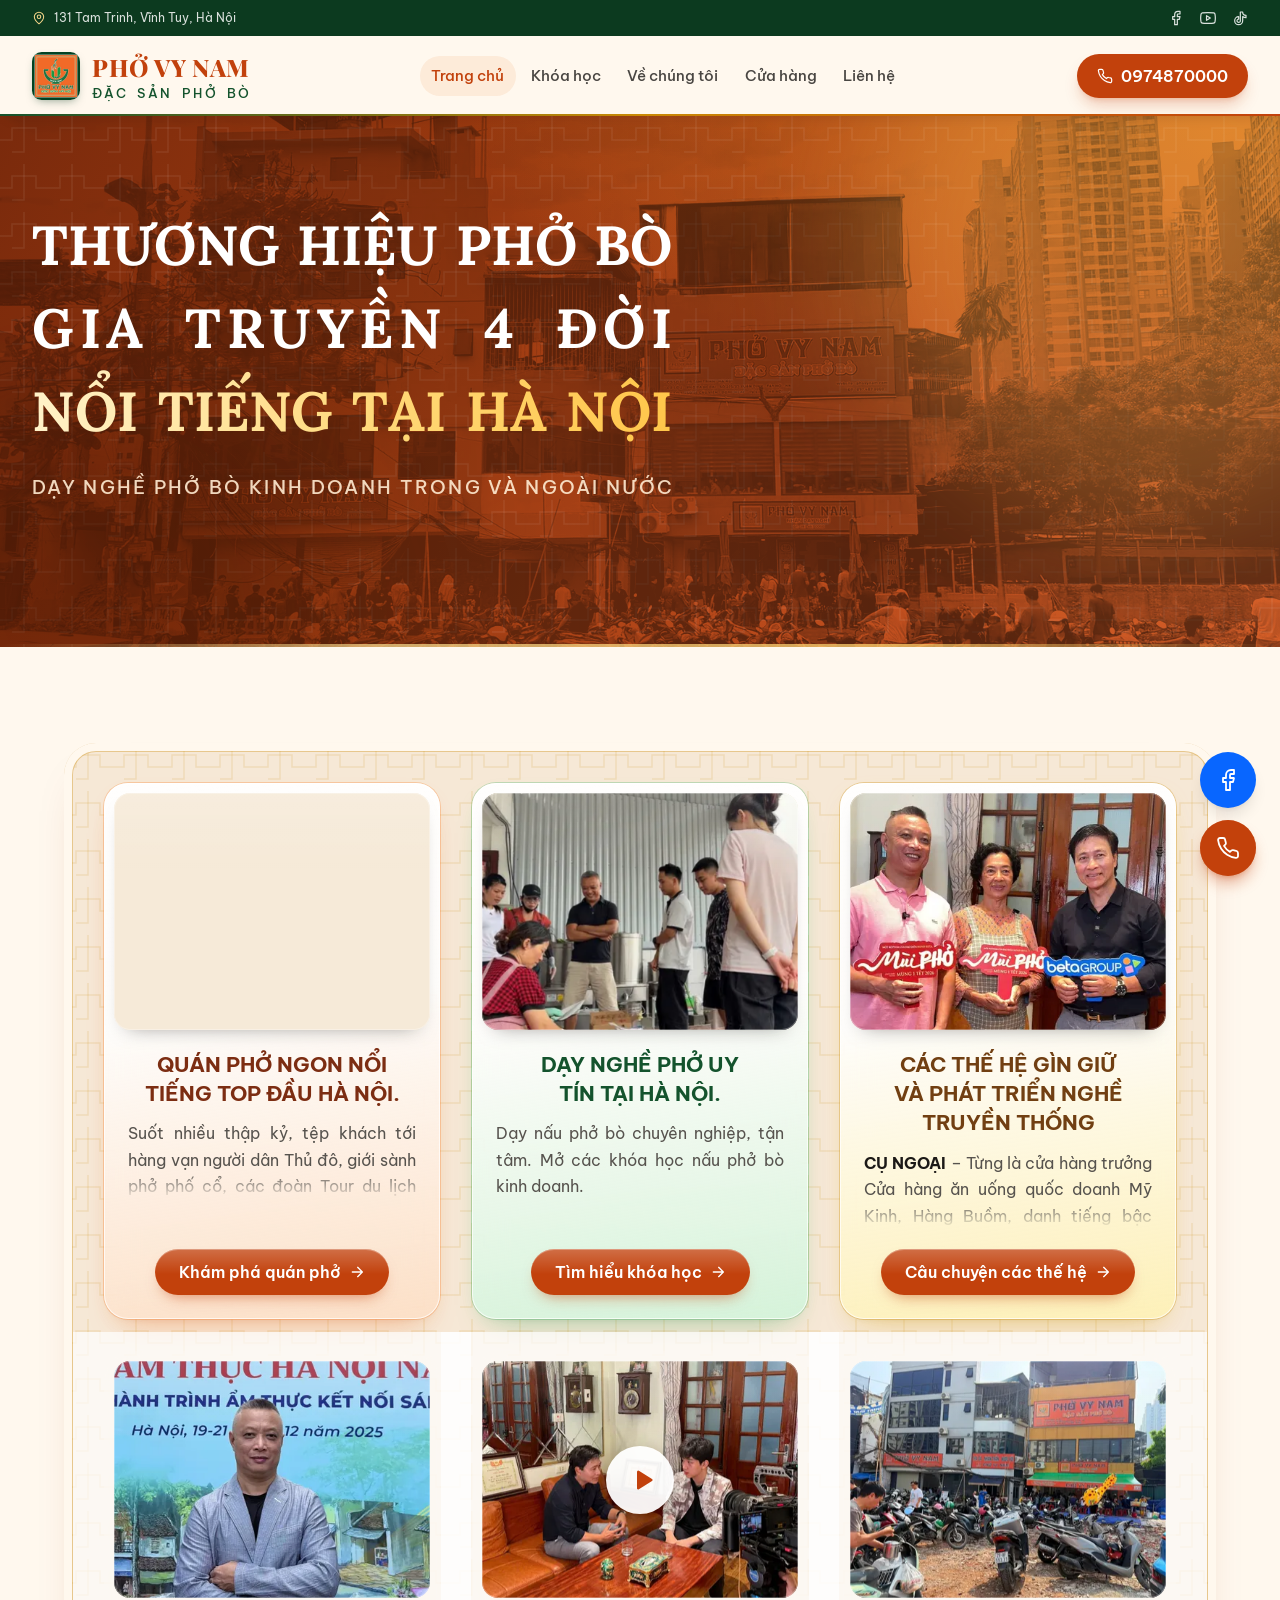
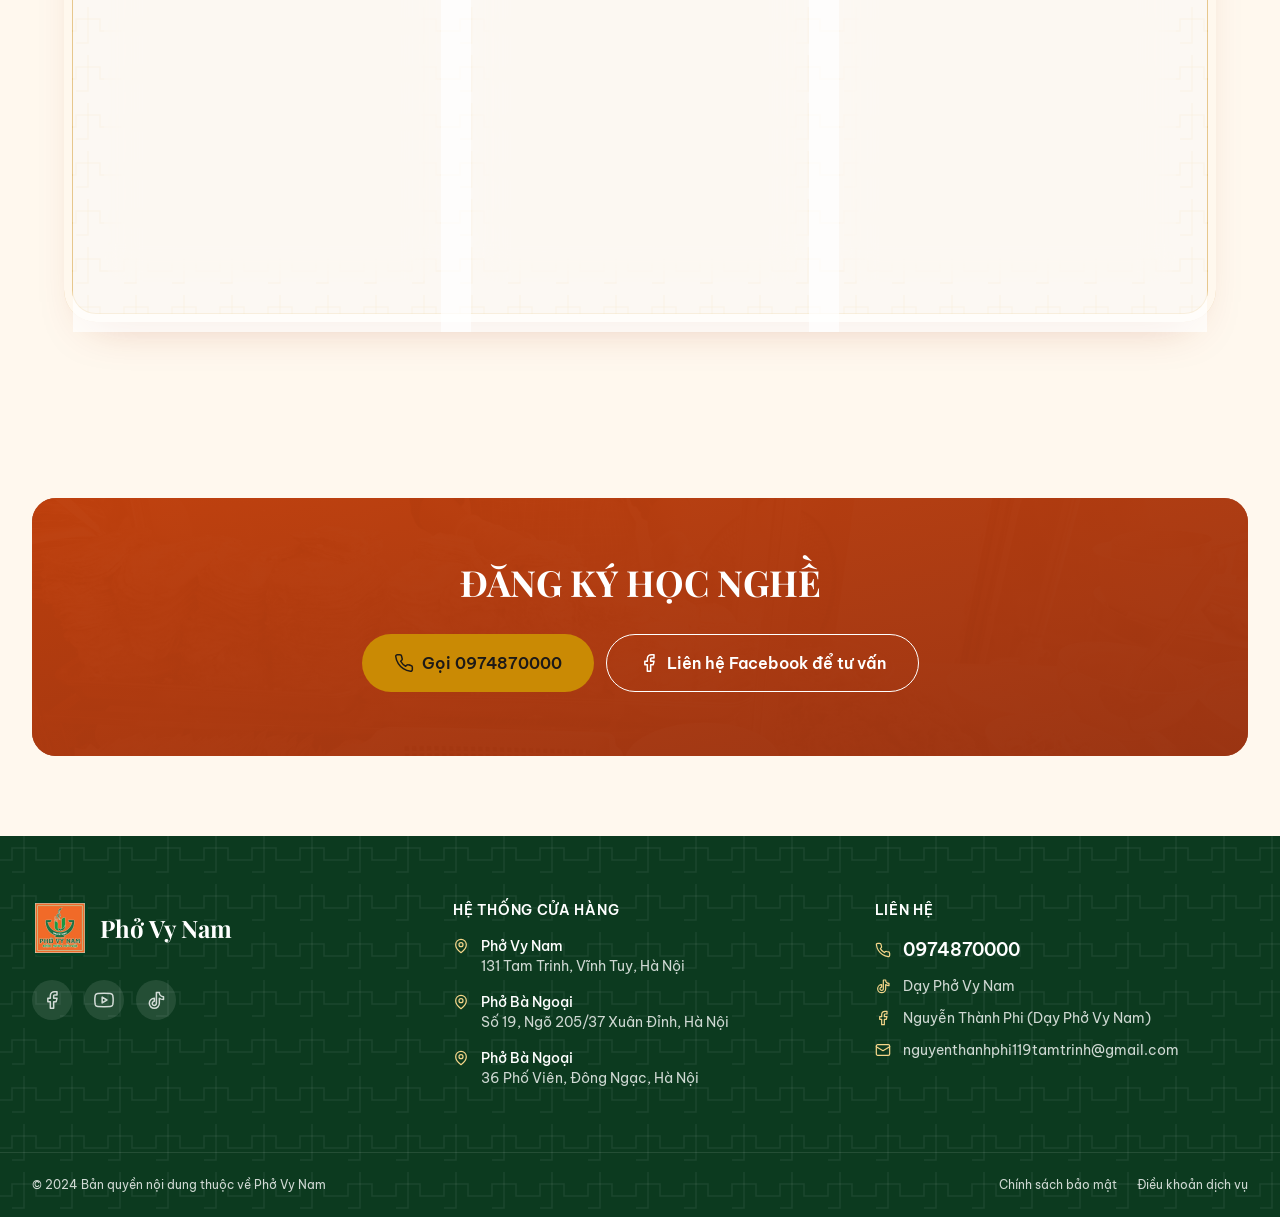
==== commit d6bd4124: "Anh mat tien quan mo phia sau chu khoi dau trang chu; can giua dong chu nho tren dien thoai Co-Autho" ====
--- a/index.html
+++ b/index.html
@@ -1,6 +1,6 @@
-<!DOCTYPE html><html lang="vi"> <head><meta charset="utf-8"><meta name="viewport" content="width=device-width, initial-scale=1"><title>Phở Vy Nam</title><meta name="description" content="Dạy nấu phở bò Hà Nội, khóa học nấu phở kinh doanh với công thức phở bò ngon chuẩn vị do bà Vũ chủ quán và Chef Phi Top 1 trường kỹ thuật ăn uống Hà Nội dạy nghề"><meta name="robots" content="index, follow"><link rel="canonical" href="https://dayphovynam.com/"><meta name="theme-color" content="#c2410c"><link rel="icon" type="image/png" href="favicon.png"><link rel="apple-touch-icon" href="apple-touch-icon.png"><link rel="sitemap" href="sitemap-index.xml"><meta property="og:type" content="website"><meta property="og:locale" content="vi_VN"><meta property="og:site_name" content="Phở Vy Nam"><meta property="og:title" content="Phở Vy Nam"><meta property="og:description" content="Dạy nấu phở bò Hà Nội, khóa học nấu phở kinh doanh với công thức phở bò ngon chuẩn vị do bà Vũ chủ quán và Chef Phi Top 1 trường kỹ thuật ăn uống Hà Nội dạy nghề"><meta property="og:url" content="https://dayphovynam.com/"><meta property="og:image" content="https://dayphovynam.com/_astro/og-mat-tien.jpg"><meta name="twitter:card" content="summary_large_image"><link rel="preconnect" href="https://fonts.googleapis.com"><link rel="preconnect" href="https://fonts.gstatic.com" crossorigin><link rel="stylesheet" href="https://fonts.googleapis.com/css2?family=Be+Vietnam+Pro:wght@400;500;600;700&family=Playfair+Display:ital,wght@0,600;0,700;0,800;1,600&family=Lora:wght@700&display=swap"><script type="application/ld+json">{"@context":"https://schema.org","@type":"Organization","@id":"https://dayphovynam.com/#organization","name":"Phở Vy Nam","url":"https://dayphovynam.com","logo":"https://dayphovynam.com/apple-touch-icon.png","foundingDate":"1990","telephone":"0974870000","email":"nguyenthanhphi119tamtrinh@gmail.com","sameAs":["https://www.facebook.com/phovynam","https://www.youtube.com/@dayphovynam","https://www.tiktok.com/@dayphovynam"],"department":[{"@type":"Restaurant","name":"Phở Vy Nam – 131 Tam Trinh","servesCuisine":"Phở bò Hà Nội","telephone":"0974870000","address":{"@type":"PostalAddress","streetAddress":"131 Tam Trinh","addressLocality":"Vĩnh Tuy","addressRegion":"Hà Nội","addressCountry":"VN"}},{"@type":"Restaurant","name":"Phở Bà Ngoại – Số 19, ngõ 205/37 Xuân Đỉnh","servesCuisine":"Phở bò Hà Nội","telephone":"0974870000","address":{"@type":"PostalAddress","streetAddress":"Số 19, ngõ 205/37 Xuân Đỉnh","addressLocality":"Xuân Đỉnh","addressRegion":"Hà Nội","addressCountry":"VN"}},{"@type":"Restaurant","name":"Phở Bà Ngoại – 36 Phố Viên","servesCuisine":"Phở bò Hà Nội","telephone":"0974870000","address":{"@type":"PostalAddress","streetAddress":"36 Phố Viên","addressLocality":"Đông Ngạc","addressRegion":"Hà Nội","addressCountry":"VN"}}]}</script><link rel="stylesheet" href="_astro/chinh-sach-bao-mat.DS66toYi.css"><link rel="stylesheet" href="_astro/dien-thoai.css"><style>.thu-muc-khung{position:relative;max-width:72rem;margin-inline:auto;padding:2.5rem;border-radius:2rem;background-color:#f6e8d6;background-image:url("data:image/svg+xml,%3Csvg xmlns='http://www.w3.org/2000/svg' width='48' height='48' viewBox='0 0 48 48'%3E%3Cpath d='M0 24h12V12h12v24H12' fill='none' stroke='%23ca8a04' stroke-opacity='.14' stroke-width='1.5'/%3E%3Cpath d='M24 0v12h12v12h12' fill='none' stroke='%23ca8a04' stroke-opacity='.14' stroke-width='1.5'/%3E%3C/svg%3E");box-shadow:inset 0 0 0 8px #fff8ee,inset 0 0 0 9px #ca8a0459,0 24px 48px -28px #9a341259}@media (max-width:1023px){.thu-muc-khung{padding:1.75rem}}@media (max-width:639px){.thu-muc-khung{padding:1.125rem;border-radius:1.5rem;box-shadow:inset 0 0 0 5px #fff8ee,inset 0 0 0 6px #ca8a0459,0 18px 36px -24px #9a341259}}.thu-muc-luoi{display:grid;gap:1.5rem}@media (min-width:640px){.thu-muc-luoi{grid-template-columns:repeat(2,minmax(0,1fr))}}@media (min-width:1024px){.thu-muc-luoi{grid-template-columns:repeat(3,minmax(0,1fr));gap:2rem}}.thu-muc{--mau:#f97316;--mau-mo:#fb923c3d;--mau-vien:#f9731647;--mau-bong:#ea580c66;--mau-dam:#7c2d12;position:relative;display:flex;flex-direction:column;overflow:hidden;padding:.625rem;border-radius:1.5rem;background:linear-gradient(172deg,#ffffffd9 0%,#ffffffa6 42%,var(--mau-mo) 100%),#ffffffb3;-webkit-backdrop-filter:blur(16px);backdrop-filter:blur(16px);box-shadow:inset 0 1px 0 #fff,inset 0 0 0 1px #ffffffb3,0 0 0 1px var(--mau-vien),0 18px 34px -20px var(--mau-bong),0 8px 26px -12px var(--mau-mo),0 4px 10px -6px #1c19171f;transition:transform .25s,box-shadow .25s,translate .8s cubic-bezier(.2,.7,.2,1),opacity .8s ease-out;transition-delay:0s,0s,var(--tre,0s),var(--tre,0s)}.thu-muc:hover{transform:translateY(-4px);box-shadow:inset 0 1px 0 #fff,inset 0 0 0 1px #ffffffb3,0 0 0 1px var(--mau),0 26px 44px -20px var(--mau-bong),0 8px 16px -10px #1c191729}.thu-muc:nth-child(2){--mau:#16a34a;--mau-mo:#4ade8038;--mau-vien:#16a34a3d;--mau-bong:#15803d59;--mau-dam:#14532d}.thu-muc:nth-child(3){--mau:#eab308;--mau-mo:#fde04757;--mau-vien:#ca8a0452;--mau-bong:#ca8a0466;--mau-dam:#713f12}.thu-muc:nth-child(4){--mau:#dc2626;--mau-mo:#f871713b;--mau-vien:#dc262640;--mau-bong:#b91c1c59;--mau-dam:#7f1d1d}.thu-muc:nth-child(6){--mau:#0284c7;--mau-mo:#38bdf83d;--mau-vien:#0284c740;--mau-bong:#0369a159;--mau-dam:#0c4a6e}.thu-muc::before{content:"";position:absolute;inset:0;z-index:1;pointer-events:none;background:linear-gradient(110deg,#fff0 30%,#ffffff80 48%,#fff0 66%);translate:-110% 0}@media (prefers-reduced-motion:no-preference){.cho-hien .thu-muc.hien::before{animation:thu-muc-loa 1.3s cubic-bezier(.3,.6,.3,1) calc(var(--tre,0s) + .45s) backwards}}@media (hover:hover) and (prefers-reduced-motion:no-preference){.thu-muc:hover::before{translate:110% 0;transition:translate 1.1s cubic-bezier(.2,.7,.2,1)}}@keyframes thu-muc-loa{from{translate:-110% 0}to{translate:110% 0}}@supports not ((backdrop-filter:blur(1px)) or (-webkit-backdrop-filter:blur(1px))){.thu-muc{background:linear-gradient(172deg,#fff 0%,#fffffff5 42%,var(--mau-mo) 100%),#fff}}.thu-muc:active{transform:scale(.98);box-shadow:0 0 0 2px var(--color-gold),0 0 0 7px #ca8a0438,0 6px 16px -10px #1c191740;transition-duration:.1s,.1s,.8s,.8s}.thu-muc:has(.thu-muc-xem:focus-visible){outline:3px solid var(--color-gold);outline-offset:3px}.thu-muc-anh{position:relative;isolation:isolate;aspect-ratio:4/3;overflow:hidden;border-radius:1rem;background:var(--color-cream-2);box-shadow:0 10px 20px -14px #1c191780}.thu-muc-anh::after{content:"";position:absolute;inset:0;border-radius:inherit;pointer-events:none;box-shadow:inset 0 0 0 1px #ffffff4d;background:linear-gradient(180deg,#ffffff24,#fff0 32%)}.thu-muc-anh img{width:100%;height:100%;object-fit:cover;transition:transform .7s}.thu-muc:hover .thu-muc-anh img{transform:scale(1.05)}.thu-muc-phat{position:absolute;inset:0;margin:auto;display:flex;width:4.25rem;height:4.25rem;align-items:center;justify-content:center;border-radius:9999px;background:#fffffff0;color:var(--color-brand);box-shadow:0 8px 24px #00000059}.thu-muc-phat svg{margin-left:4px}.thu-muc-phat::after{content:"";position:absolute;inset:0;border-radius:inherit}.thu-muc-than{display:flex;flex:1;flex-direction:column;padding:1.25rem .875rem .875rem}.thu-muc-ten{font-family:var(--font-sans);font-size:1.3125rem;font-weight:700;line-height:1.4;text-align:center;color:var(--mau-dam);font-variant-numeric:lining-nums}.thu-muc-chu{margin:.75rem 0 1.25rem;color:var(--color-muted);line-height:1.65;text-align:justify;display:-webkit-box;-webkit-box-orient:vertical;-webkit-line-clamp:3;line-clamp:3;overflow:hidden}.thu-muc-chu.bi-cat{display:block;-webkit-line-clamp:unset;line-clamp:none;max-height:4.95em;-webkit-mask-image:linear-gradient(to bottom,#000 calc(100% - 1.9em),#0000);mask-image:linear-gradient(to bottom,#000 calc(100% - 1.9em),#0000)}.thu-muc-chu--du{display:block;-webkit-line-clamp:unset;line-clamp:none}.thu-muc-xem{margin-top:auto;align-self:center;display:inline-flex;white-space:nowrap;min-width:11rem;min-height:2.875rem;align-items:center;justify-content:center;gap:.5rem;padding:.625rem 1.5rem;border-radius:9999px;background-color:var(--color-brand);background-image:linear-gradient(180deg,#ffffff3d,#fff0 55%);color:#fff;font-weight:600;text-decoration:none;box-shadow:inset 0 1px 0 #ffffff4d,0 8px 16px -8px #c2410ca6;transition:background-color .2s,box-shadow .2s}.thu-muc-xem svg{transition:transform .25s}.thu-muc:hover .thu-muc-xem{background-color:var(--color-brand-dark);box-shadow:inset 0 1px 0 #ffffff40,0 10px 20px -8px #9a3412b3}.thu-muc:hover .thu-muc-xem svg{transform:translateX(4px)}.thu-muc-xem::after{content:"";position:absolute;inset:0}@media (prefers-reduced-motion:no-preference){.cho-hien .thu-muc:not(.hien){opacity:0;translate:0 2rem}.cho-hien .thu-muc.hien .thu-muc-anh img{animation:thu-muc-lia 18s ease-out both}.thu-muc-phat{animation:thu-muc-nhip 1.6s ease-in-out infinite}.thu-muc-phat::after{animation:thu-muc-song 1.6s ease-out infinite}}@keyframes thu-muc-lia{from{scale:1;translate:0 0}to{scale:1.1;translate:-2% -1.5%}}@keyframes thu-muc-nhip{0%,56%,100%{scale:1}14%{scale:1.12}28%{scale:1}42%{scale:1.07}}@keyframes thu-muc-song{0%{box-shadow:0 0 0 0 #ffffffb3}70%,100%{box-shadow:0 0 0 1.25rem #fff0}}@font-face{font-family:"Lora du phong";src:local("Georgia");size-adjust:87%}.hero-chu{background-color:#9c3a0f;background-image:url("data:image/svg+xml,%3Csvg xmlns='http://www.w3.org/2000/svg' width='48' height='48' viewBox='0 0 48 48'%3E%3Cpath d='M0 24h12V12h12v24H12' fill='none' stroke='%23ffffff' stroke-opacity='.07' stroke-width='1.5'/%3E%3Cpath d='M24 0v12h12v12h12' fill='none' stroke='%23ffffff' stroke-opacity='.07' stroke-width='1.5'/%3E%3C/svg%3E"),radial-gradient(110% 95% at 100% 0%,#fbbf2452,#fbbf2400 58%),linear-gradient(115deg,#7a2a0c 0%,#98380f 32%,#ba4a1b 66%,#d55e28 100%)}.hero-chu>div:nth-child(1){background-color:#ffc4573d}.hero-chu>div:nth-child(2){background-color:#3a110345}.hero-chu::after{content:"";position:absolute;left:0;right:0;bottom:0;height:3px;background:linear-gradient(90deg,#f5d68a00,#f5d68a 30%,#ffcf6b 70%,#f5d68a00);opacity:.75}.hero-khit{container-type:inline-size;width:min(100%,40rem)}.hero-khit h1{font-family:"Lora","Lora du phong",Georgia,serif;font-weight:700;font-variant-numeric:lining-nums}.hero-khit h1>span{display:block;white-space:nowrap;line-height:1.2;text-align:justify;text-align-last:justify}.hero-khit h1>span{font-size:calc(100cqi / 11.62)}.hero-khit .khit-2{margin-top:.31em;margin-right:-.1em;letter-spacing:.1em}.hero-khit .khit-3{margin-top:.11em;margin-bottom:-.2em;padding-block:.2em;background-image:linear-gradient(90deg,#fff2c9,#ffd877 55%,#ffc64a)}.hero-phu-de{margin-top:1.75rem;margin-right:-.12em;font-size:calc(100cqi / 33.9);font-weight:500;line-height:1.6;letter-spacing:.12em;white-space:nowrap;text-align:justify;text-align-last:justify;color:#fde7cdeb}</style></head> <body class="flex min-h-screen flex-col"> <a href="#main" class="sr-only focus:not-sr-only focus:fixed focus:top-2 focus:left-2 focus:z-[60] focus:rounded focus:bg-white focus:px-4 focus:py-2">
+<!DOCTYPE html><html lang="vi"> <head><meta charset="utf-8"><meta name="viewport" content="width=device-width, initial-scale=1"><title>Phở Vy Nam</title><meta name="description" content="Dạy nấu phở bò Hà Nội, khóa học nấu phở kinh doanh với công thức phở bò ngon chuẩn vị do bà Vũ chủ quán và Chef Phi Top 1 trường kỹ thuật ăn uống Hà Nội dạy nghề"><meta name="robots" content="index, follow"><link rel="canonical" href="https://dayphovynam.com/"><meta name="theme-color" content="#c2410c"><link rel="icon" type="image/png" href="favicon.png"><link rel="apple-touch-icon" href="apple-touch-icon.png"><link rel="sitemap" href="sitemap-index.xml"><meta property="og:type" content="website"><meta property="og:locale" content="vi_VN"><meta property="og:site_name" content="Phở Vy Nam"><meta property="og:title" content="Phở Vy Nam"><meta property="og:description" content="Dạy nấu phở bò Hà Nội, khóa học nấu phở kinh doanh với công thức phở bò ngon chuẩn vị do bà Vũ chủ quán và Chef Phi Top 1 trường kỹ thuật ăn uống Hà Nội dạy nghề"><meta property="og:url" content="https://dayphovynam.com/"><meta property="og:image" content="https://dayphovynam.com/_astro/og-mat-tien.jpg"><meta name="twitter:card" content="summary_large_image"><link rel="preconnect" href="https://fonts.googleapis.com"><link rel="preconnect" href="https://fonts.gstatic.com" crossorigin><link rel="stylesheet" href="https://fonts.googleapis.com/css2?family=Be+Vietnam+Pro:wght@400;500;600;700&family=Playfair+Display:ital,wght@0,600;0,700;0,800;1,600&family=Lora:wght@700&display=swap"><script type="application/ld+json">{"@context":"https://schema.org","@type":"Organization","@id":"https://dayphovynam.com/#organization","name":"Phở Vy Nam","url":"https://dayphovynam.com","logo":"https://dayphovynam.com/apple-touch-icon.png","foundingDate":"1990","telephone":"0974870000","email":"nguyenthanhphi119tamtrinh@gmail.com","sameAs":["https://www.facebook.com/phovynam","https://www.youtube.com/@dayphovynam","https://www.tiktok.com/@dayphovynam"],"department":[{"@type":"Restaurant","name":"Phở Vy Nam – 131 Tam Trinh","servesCuisine":"Phở bò Hà Nội","telephone":"0974870000","address":{"@type":"PostalAddress","streetAddress":"131 Tam Trinh","addressLocality":"Vĩnh Tuy","addressRegion":"Hà Nội","addressCountry":"VN"}},{"@type":"Restaurant","name":"Phở Bà Ngoại – Số 19, ngõ 205/37 Xuân Đỉnh","servesCuisine":"Phở bò Hà Nội","telephone":"0974870000","address":{"@type":"PostalAddress","streetAddress":"Số 19, ngõ 205/37 Xuân Đỉnh","addressLocality":"Xuân Đỉnh","addressRegion":"Hà Nội","addressCountry":"VN"}},{"@type":"Restaurant","name":"Phở Bà Ngoại – 36 Phố Viên","servesCuisine":"Phở bò Hà Nội","telephone":"0974870000","address":{"@type":"PostalAddress","streetAddress":"36 Phố Viên","addressLocality":"Đông Ngạc","addressRegion":"Hà Nội","addressCountry":"VN"}}]}</script><link rel="stylesheet" href="_astro/chinh-sach-bao-mat.DS66toYi.css"><link rel="stylesheet" href="_astro/dien-thoai.css"><style>.thu-muc-khung{position:relative;max-width:72rem;margin-inline:auto;padding:2.5rem;border-radius:2rem;background-color:#f6e8d6;background-image:url("data:image/svg+xml,%3Csvg xmlns='http://www.w3.org/2000/svg' width='48' height='48' viewBox='0 0 48 48'%3E%3Cpath d='M0 24h12V12h12v24H12' fill='none' stroke='%23ca8a04' stroke-opacity='.14' stroke-width='1.5'/%3E%3Cpath d='M24 0v12h12v12h12' fill='none' stroke='%23ca8a04' stroke-opacity='.14' stroke-width='1.5'/%3E%3C/svg%3E");box-shadow:inset 0 0 0 8px #fff8ee,inset 0 0 0 9px #ca8a0459,0 24px 48px -28px #9a341259}@media (max-width:1023px){.thu-muc-khung{padding:1.75rem}}@media (max-width:639px){.thu-muc-khung{padding:1.125rem;border-radius:1.5rem;box-shadow:inset 0 0 0 5px #fff8ee,inset 0 0 0 6px #ca8a0459,0 18px 36px -24px #9a341259}}.thu-muc-luoi{display:grid;gap:1.5rem}@media (min-width:640px){.thu-muc-luoi{grid-template-columns:repeat(2,minmax(0,1fr))}}@media (min-width:1024px){.thu-muc-luoi{grid-template-columns:repeat(3,minmax(0,1fr));gap:2rem}}.thu-muc{--mau:#f97316;--mau-mo:#fb923c3d;--mau-vien:#f9731647;--mau-bong:#ea580c66;--mau-dam:#7c2d12;position:relative;display:flex;flex-direction:column;overflow:hidden;padding:.625rem;border-radius:1.5rem;background:linear-gradient(172deg,#ffffffd9 0%,#ffffffa6 42%,var(--mau-mo) 100%),#ffffffb3;-webkit-backdrop-filter:blur(16px);backdrop-filter:blur(16px);box-shadow:inset 0 1px 0 #fff,inset 0 0 0 1px #ffffffb3,0 0 0 1px var(--mau-vien),0 18px 34px -20px var(--mau-bong),0 8px 26px -12px var(--mau-mo),0 4px 10px -6px #1c19171f;transition:transform .25s,box-shadow .25s,translate .8s cubic-bezier(.2,.7,.2,1),opacity .8s ease-out;transition-delay:0s,0s,var(--tre,0s),var(--tre,0s)}.thu-muc:hover{transform:translateY(-4px);box-shadow:inset 0 1px 0 #fff,inset 0 0 0 1px #ffffffb3,0 0 0 1px var(--mau),0 26px 44px -20px var(--mau-bong),0 8px 16px -10px #1c191729}.thu-muc:nth-child(2){--mau:#16a34a;--mau-mo:#4ade8038;--mau-vien:#16a34a3d;--mau-bong:#15803d59;--mau-dam:#14532d}.thu-muc:nth-child(3){--mau:#eab308;--mau-mo:#fde04757;--mau-vien:#ca8a0452;--mau-bong:#ca8a0466;--mau-dam:#713f12}.thu-muc:nth-child(4){--mau:#dc2626;--mau-mo:#f871713b;--mau-vien:#dc262640;--mau-bong:#b91c1c59;--mau-dam:#7f1d1d}.thu-muc:nth-child(6){--mau:#0284c7;--mau-mo:#38bdf83d;--mau-vien:#0284c740;--mau-bong:#0369a159;--mau-dam:#0c4a6e}.thu-muc::before{content:"";position:absolute;inset:0;z-index:1;pointer-events:none;background:linear-gradient(110deg,#fff0 30%,#ffffff80 48%,#fff0 66%);translate:-110% 0}@media (prefers-reduced-motion:no-preference){.cho-hien .thu-muc.hien::before{animation:thu-muc-loa 1.3s cubic-bezier(.3,.6,.3,1) calc(var(--tre,0s) + .45s) backwards}}@media (hover:hover) and (prefers-reduced-motion:no-preference){.thu-muc:hover::before{translate:110% 0;transition:translate 1.1s cubic-bezier(.2,.7,.2,1)}}@keyframes thu-muc-loa{from{translate:-110% 0}to{translate:110% 0}}@supports not ((backdrop-filter:blur(1px)) or (-webkit-backdrop-filter:blur(1px))){.thu-muc{background:linear-gradient(172deg,#fff 0%,#fffffff5 42%,var(--mau-mo) 100%),#fff}}.thu-muc:active{transform:scale(.98);box-shadow:0 0 0 2px var(--color-gold),0 0 0 7px #ca8a0438,0 6px 16px -10px #1c191740;transition-duration:.1s,.1s,.8s,.8s}.thu-muc:has(.thu-muc-xem:focus-visible){outline:3px solid var(--color-gold);outline-offset:3px}.thu-muc-anh{position:relative;isolation:isolate;aspect-ratio:4/3;overflow:hidden;border-radius:1rem;background:var(--color-cream-2);box-shadow:0 10px 20px -14px #1c191780}.thu-muc-anh::after{content:"";position:absolute;inset:0;border-radius:inherit;pointer-events:none;box-shadow:inset 0 0 0 1px #ffffff4d;background:linear-gradient(180deg,#ffffff24,#fff0 32%)}.thu-muc-anh img{width:100%;height:100%;object-fit:cover;transition:transform .7s}.thu-muc:hover .thu-muc-anh img{transform:scale(1.05)}.thu-muc-phat{position:absolute;inset:0;margin:auto;display:flex;width:4.25rem;height:4.25rem;align-items:center;justify-content:center;border-radius:9999px;background:#fffffff0;color:var(--color-brand);box-shadow:0 8px 24px #00000059}.thu-muc-phat svg{margin-left:4px}.thu-muc-phat::after{content:"";position:absolute;inset:0;border-radius:inherit}.thu-muc-than{display:flex;flex:1;flex-direction:column;padding:1.25rem .875rem .875rem}.thu-muc-ten{font-family:var(--font-sans);font-size:1.3125rem;font-weight:700;line-height:1.4;text-align:center;color:var(--mau-dam);font-variant-numeric:lining-nums}.thu-muc-chu{margin:.75rem 0 1.25rem;color:var(--color-muted);line-height:1.65;text-align:justify;display:-webkit-box;-webkit-box-orient:vertical;-webkit-line-clamp:3;line-clamp:3;overflow:hidden}.thu-muc-chu.bi-cat{display:block;-webkit-line-clamp:unset;line-clamp:none;max-height:4.95em;-webkit-mask-image:linear-gradient(to bottom,#000 calc(100% - 1.9em),#0000);mask-image:linear-gradient(to bottom,#000 calc(100% - 1.9em),#0000)}.thu-muc-chu--du{display:block;-webkit-line-clamp:unset;line-clamp:none}.thu-muc-xem{margin-top:auto;align-self:center;display:inline-flex;white-space:nowrap;min-width:11rem;min-height:2.875rem;align-items:center;justify-content:center;gap:.5rem;padding:.625rem 1.5rem;border-radius:9999px;background-color:var(--color-brand);background-image:linear-gradient(180deg,#ffffff3d,#fff0 55%);color:#fff;font-weight:600;text-decoration:none;box-shadow:inset 0 1px 0 #ffffff4d,0 8px 16px -8px #c2410ca6;transition:background-color .2s,box-shadow .2s}.thu-muc-xem svg{transition:transform .25s}.thu-muc:hover .thu-muc-xem{background-color:var(--color-brand-dark);box-shadow:inset 0 1px 0 #ffffff40,0 10px 20px -8px #9a3412b3}.thu-muc:hover .thu-muc-xem svg{transform:translateX(4px)}.thu-muc-xem::after{content:"";position:absolute;inset:0}@media (prefers-reduced-motion:no-preference){.cho-hien .thu-muc:not(.hien){opacity:0;translate:0 2rem}.cho-hien .thu-muc.hien .thu-muc-anh img{animation:thu-muc-lia 18s ease-out both}.thu-muc-phat{animation:thu-muc-nhip 1.6s ease-in-out infinite}.thu-muc-phat::after{animation:thu-muc-song 1.6s ease-out infinite}}@keyframes thu-muc-lia{from{scale:1;translate:0 0}to{scale:1.1;translate:-2% -1.5%}}@keyframes thu-muc-nhip{0%,56%,100%{scale:1}14%{scale:1.12}28%{scale:1}42%{scale:1.07}}@keyframes thu-muc-song{0%{box-shadow:0 0 0 0 #ffffffb3}70%,100%{box-shadow:0 0 0 1.25rem #fff0}}@font-face{font-family:"Lora du phong";src:local("Georgia");size-adjust:87%}.hero-chu{background-color:#9c3a0f;background-image:url("data:image/svg+xml,%3Csvg xmlns='http://www.w3.org/2000/svg' width='48' height='48' viewBox='0 0 48 48'%3E%3Cpath d='M0 24h12V12h12v24H12' fill='none' stroke='%23ffffff' stroke-opacity='.07' stroke-width='1.5'/%3E%3Cpath d='M24 0v12h12v12h12' fill='none' stroke='%23ffffff' stroke-opacity='.07' stroke-width='1.5'/%3E%3C/svg%3E"),radial-gradient(110% 95% at 100% 0%,#fbbf2452,#fbbf2400 58%),linear-gradient(115deg,#7a2a0c 0%,#98380f 32%,#ba4a1b 66%,#d55e28 100%)}.hero-chu>div:nth-child(1){background-color:#ffc4573d}.hero-chu>div:nth-child(2){background-color:#3a110345}.hero-anh{position:absolute;inset:0;z-index:-20;width:100%;height:100%;object-fit:cover;object-position:62% 45%;filter:grayscale(1) contrast(1.2) brightness(1.1);mix-blend-mode:multiply;opacity:.55;pointer-events:none;-webkit-mask-image:linear-gradient(90deg,#0009,#000c 45%,#000 70%);mask-image:linear-gradient(90deg,#0009,#000c 45%,#000 70%)}.hero-chu::after{content:"";position:absolute;left:0;right:0;bottom:0;height:3px;background:linear-gradient(90deg,#f5d68a00,#f5d68a 30%,#ffcf6b 70%,#f5d68a00);opacity:.75}.hero-khit{container-type:inline-size;width:min(100%,40rem)}.hero-khit h1{font-family:"Lora","Lora du phong",Georgia,serif;font-weight:700;font-variant-numeric:lining-nums}.hero-khit h1>span{display:block;white-space:nowrap;line-height:1.2;text-align:justify;text-align-last:justify}.hero-khit h1>span{font-size:calc(100cqi / 11.62)}.hero-khit .khit-2{margin-top:.31em;margin-right:-.1em;letter-spacing:.1em}.hero-khit .khit-3{margin-top:.11em;margin-bottom:-.2em;padding-block:.2em;background-image:linear-gradient(90deg,#fff2c9,#ffd877 55%,#ffc64a)}.hero-phu-de{margin-top:1.75rem;margin-right:-.12em;font-size:calc(100cqi / 33.9);font-weight:500;line-height:1.6;letter-spacing:.12em;white-space:nowrap;text-align:justify;text-align-last:justify;color:#fde7cdeb}</style></head> <body class="flex min-h-screen flex-col"> <a href="#main" class="sr-only focus:not-sr-only focus:fixed focus:top-2 focus:left-2 focus:z-[60] focus:rounded focus:bg-white focus:px-4 focus:py-2">
 Bỏ qua và tới nội dung chính
 </a> <header class="sticky top-0 z-50 border-b border-line/70 bg-cream/90 backdrop-blur-md"> <!-- Thanh thông tin trên cùng --> <div class="hidden bg-forest-dark text-xs text-white/85 md:block"> <div class="container-x flex h-9 items-center justify-between"> <p class="flex items-center gap-2"> <svg class="h-3.5 w-3.5 text-gold-light" viewBox="0 0 24 24" fill="none" stroke="currentColor" stroke-width="1.8" stroke-linecap="round" stroke-linejoin="round" aria-hidden="true"><path d="M20 10c0 6-8 12-8 12s-8-6-8-12a8 8 0 0 1 16 0z"/><circle cx="12" cy="10" r="3"/></svg>
 131 Tam Trinh, Vĩnh Tuy, Hà Nội
-</p> <div class="flex items-center gap-4"> <a href="https://www.facebook.com/phovynam" target="_blank" rel="noopener" aria-label="Facebook" class="hover:text-gold-light"><svg class="h-4 w-4" viewBox="0 0 24 24" fill="none" stroke="currentColor" stroke-width="1.8" stroke-linecap="round" stroke-linejoin="round" aria-hidden="true"><path d="M18 2h-3a5 5 0 0 0-5 5v3H7v4h3v8h4v-8h3l1-4h-4V7a1 1 0 0 1 1-1h3z"/></svg></a> <a href="https://www.youtube.com/@dayphovynam" target="_blank" rel="noopener" aria-label="YouTube" class="hover:text-gold-light"><svg class="h-4 w-4" viewBox="0 0 24 24" fill="none" stroke="currentColor" stroke-width="1.8" stroke-linecap="round" stroke-linejoin="round" aria-hidden="true"><path d="M22.5 6.4a2.8 2.8 0 0 0-2-2C18.9 4 12 4 12 4s-6.9 0-8.5.4a2.8 2.8 0 0 0-2 2A29 29 0 0 0 1 12a29 29 0 0 0 .5 5.6 2.8 2.8 0 0 0 2 2C5.1 20 12 20 12 20s6.9 0 8.5-.4a2.8 2.8 0 0 0 2-2A29 29 0 0 0 23 12a29 29 0 0 0-.5-5.6z"/><path d="m9.8 15.5 5.7-3.5-5.7-3.5z"/></svg></a> <a href="https://www.tiktok.com/@dayphovynam" target="_blank" rel="noopener" aria-label="TikTok" class="hover:text-gold-light"><svg class="h-4 w-4" viewBox="0 0 24 24" fill="none" stroke="currentColor" stroke-width="1.8" stroke-linecap="round" stroke-linejoin="round" aria-hidden="true"><path d="M16 3a5 5 0 0 0 5 5v3.5a8.5 8.5 0 0 1-5-1.6V16a6 6 0 1 1-6-6v3.6a2.5 2.5 0 1 0 2.5 2.4V3z"/></svg></a> </div> </div> </div> <div class="container-x flex h-16 items-center justify-between gap-4 lg:h-20"> <a href="./" class="flex items-center gap-3" aria-label="Phở Vy Nam – Trang chủ"> <img src="_astro/logo-goc-192.webp" alt loading="eager" decoding="async" fetchpriority="auto" width="192" height="192" class="h-11 w-11 rounded-lg shadow-sm lg:h-12 lg:w-12"> <span class="leading-tight"> <span class="block font-display text-xl font-bold text-brand lg:text-2xl">Phở Vy Nam</span> <span class="block text-[11px] font-medium tracking-wider text-forest uppercase">Đặc sản phở bò</span> </span> </a> <nav class="hidden items-center gap-1 lg:flex" aria-label="Menu chính"> <a href="./" class="rounded-full px-4 py-2 text-[15px] font-medium transition-colors bg-brand-light text-brand" aria-current="page"> Trang chủ </a><a href="khoa-hoc-day-nau-pho" class="rounded-full px-4 py-2 text-[15px] font-medium transition-colors text-ink/80 hover:text-brand"> Khóa học </a><a href="ve-chung-toi" class="rounded-full px-4 py-2 text-[15px] font-medium transition-colors text-ink/80 hover:text-brand"> Về chúng tôi </a><a href="he-thong-cua-hang" class="rounded-full px-4 py-2 text-[15px] font-medium transition-colors text-ink/80 hover:text-brand"> Cửa hàng </a><a href="lien-he" class="rounded-full px-4 py-2 text-[15px] font-medium transition-colors text-ink/80 hover:text-brand"> Liên hệ </a> </nav> <div class="flex items-center gap-2"> <a href="tel:0974870000" class="btn btn-primary hidden !px-5 !py-2.5 sm:inline-flex"> <svg class="h-4 w-4" viewBox="0 0 24 24" fill="none" stroke="currentColor" stroke-width="1.8" stroke-linecap="round" stroke-linejoin="round" aria-hidden="true"><path d="M22 16.9v3a2 2 0 0 1-2.2 2 19.8 19.8 0 0 1-8.6-3.1 19.5 19.5 0 0 1-6-6A19.8 19.8 0 0 1 2.1 4.2 2 2 0 0 1 4.1 2h3a2 2 0 0 1 2 1.7c.1 1 .4 1.9.7 2.8a2 2 0 0 1-.5 2.1L8 9.9a16 16 0 0 0 6 6l1.3-1.3a2 2 0 0 1 2.1-.4c.9.3 1.8.6 2.8.7a2 2 0 0 1 1.7 2z"/></svg> 0974870000 </a> <!-- Menu mobile dùng <details>, không cần JavaScript --> <details class="group relative lg:hidden"> <summary class="flex h-11 w-11 cursor-pointer list-none items-center justify-center rounded-full border border-line bg-white [&::-webkit-details-marker]:hidden" aria-label="Mở menu"> <svg class="h-5 w-5 group-open:hidden" viewBox="0 0 24 24" fill="none" stroke="currentColor" stroke-width="1.8" stroke-linecap="round" stroke-linejoin="round" aria-hidden="true"><path d="M4 6h16M4 12h16M4 18h16"/></svg> <svg class="hidden h-5 w-5 group-open:block" viewBox="0 0 24 24" fill="none" stroke="currentColor" stroke-width="1.8" stroke-linecap="round" stroke-linejoin="round" aria-hidden="true"><path d="M18 6 6 18M6 6l12 12"/></svg> </summary> <div class="fixed inset-x-0 top-16 border-b border-line bg-cream px-4 pt-2 pb-6 shadow-xl"> <nav class="flex flex-col" aria-label="Menu mobile"> <a href="./" class="border-b border-line/60 py-3.5 text-lg font-medium text-brand"> Trang chủ </a><a href="khoa-hoc-day-nau-pho" class="border-b border-line/60 py-3.5 text-lg font-medium text-ink"> Khóa học </a><a href="ve-chung-toi" class="border-b border-line/60 py-3.5 text-lg font-medium text-ink"> Về chúng tôi </a><a href="he-thong-cua-hang" class="border-b border-line/60 py-3.5 text-lg font-medium text-ink"> Cửa hàng </a><a href="lien-he" class="border-b border-line/60 py-3.5 text-lg font-medium text-ink"> Liên hệ </a> </nav> <div class="mt-5 grid grid-cols-2 gap-3"> <a href="tel:0974870000" class="btn btn-primary"><svg class="h-4 w-4" viewBox="0 0 24 24" fill="none" stroke="currentColor" stroke-width="1.8" stroke-linecap="round" stroke-linejoin="round" aria-hidden="true"><path d="M22 16.9v3a2 2 0 0 1-2.2 2 19.8 19.8 0 0 1-8.6-3.1 19.5 19.5 0 0 1-6-6A19.8 19.8 0 0 1 2.1 4.2 2 2 0 0 1 4.1 2h3a2 2 0 0 1 2 1.7c.1 1 .4 1.9.7 2.8a2 2 0 0 1-.5 2.1L8 9.9a16 16 0 0 0 6 6l1.3-1.3a2 2 0 0 1 2.1-.4c.9.3 1.8.6 2.8.7a2 2 0 0 1 1.7 2z"/></svg>Gọi ngay</a> <a href="https://www.facebook.com/nguyen.thanh.phi.833578" target="_blank" rel="noopener" class="btn btn-ghost-dark"><svg class="h-4 w-4" viewBox="0 0 24 24" fill="none" stroke="currentColor" stroke-width="1.8" stroke-linecap="round" stroke-linejoin="round" aria-hidden="true"><path d="M18 2h-3a5 5 0 0 0-5 5v3H7v4h3v8h4v-8h3l1-4h-4V7a1 1 0 0 1 1-1h3z"/></svg>Facebook</a> </div> </div> </details> </div> </div> </header> <main id="main" class="flex-1">   <section class="hero-chu bg-pattern-light relative isolate overflow-hidden bg-ink"> <!-- quầng sáng ấm phía sau --> <div class="absolute -top-40 -right-40 -z-10 h-[36rem] w-[36rem] rounded-full bg-brand/30 blur-3xl"></div> <div class="absolute -bottom-48 -left-32 -z-10 h-[28rem] w-[28rem] rounded-full bg-gold/15 blur-3xl"></div> <div class="container-x grid items-center gap-14 pt-14 pb-28 sm:pt-20 lg:gap-10 lg:pt-24 lg:pb-36"> <div class="hero-khit"> <h1 class="font-bold text-white"><span class="khit-1">THƯƠNG HIỆU PHỞ BÒ</span> <span class="khit-2">GIA TRUYỀN 4 ĐỜI</span> <span class="khit-3 bg-gradient-to-r from-gold-light via-[#ffcf8a] to-[#f59e5b] bg-clip-text text-transparent">NỔI TIẾNG TẠI HÀ NỘI</span> </h1> <p class="hero-phu-de text-white/75"><span>DẠY NGHỀ PHỞ BÒ KINH DOANH</span> <span>TRONG VÀ NGOÀI NƯỚC</span></p> </div> </div> </section>    <section class="section container-x"> <div class="thu-muc-khung bg-pattern"> <div class="thu-muc-luoi"> <article class="thu-muc"> <div class="thu-muc-anh"><img src="_astro/quay-thit-bo-800.webp" srcset="_astro/quay-thit-bo-480.webp 480w, _astro/quay-thit-bo-800.webp 800w, _astro/quay-thit-bo-1200.webp 1200w, _astro/quay-thit-bo-1600.webp 1600w" alt="Phở Vy Nam" sizes="(min-width: 1024px) 400px, (min-width: 640px) 50vw, 100vw" loading="lazy" decoding="async" width="1600" height="1050"></div> <div class="thu-muc-than"> <h2 class="thu-muc-ten">QUÁN PHỞ NGON NỔI TIẾNG TOP ĐẦU HÀ NỘI.</h2> <p class="thu-muc-chu">Suốt nhiều thập kỷ, tệp khách tới hàng vạn người dân Thủ đô, giới sành phở phố cổ, các đoàn Tour du lịch trong và ngoài nước, những người nổi tiếng… Hàng ngày cứ 5h sáng, thực khách đã xếp hàng rất đông để thưởng thức hương vị phở ngon chuẩn gốc phố cổ.</p> <a href="quan-pho-ngon" class="thu-muc-xem">Khám phá quán phở <svg width="16" height="16" viewBox="0 0 24 24" fill="none" stroke="currentColor" stroke-width="2" stroke-linecap="round" stroke-linejoin="round" aria-hidden="true"><path d="M5 12h14M13 5l7 7-7 7"/></svg></a> </div> </article><article class="thu-muc"> <div class="thu-muc-anh"><img src="_astro/day-nghe-chef-phi-800.webp" srcset="_astro/day-nghe-chef-phi-480.webp 480w, _astro/day-nghe-chef-phi-800.webp 800w, _astro/day-nghe-chef-phi-1085.webp 1085w" alt="Phở Vy Nam" sizes="(min-width: 1024px) 400px, (min-width: 640px) 50vw, 100vw" loading="lazy" decoding="async" width="1085" height="742"></div> <div class="thu-muc-than"> <h2 class="thu-muc-ten">DẠY NGHỀ PHỞ UY TÍN TẠI HÀ NỘI.</h2> <p class="thu-muc-chu">Dạy nấu phở bò chuyên nghiệp, tận tâm. Mở các khóa học nấu phở bò kinh doanh.</p> <a href="khoa-hoc-day-nau-pho" class="thu-muc-xem">Tìm hiểu khóa học <svg width="16" height="16" viewBox="0 0 24 24" fill="none" stroke="currentColor" stroke-width="2" stroke-linecap="round" stroke-linejoin="round" aria-hidden="true"><path d="M5 12h14M13 5l7 7-7 7"/></svg></a> </div> </article><article class="thu-muc"> <div class="thu-muc-anh"><img src="_astro/ba-vu-chef-phi-800.webp" srcset="_astro/ba-vu-chef-phi-480.webp 480w, _astro/ba-vu-chef-phi-800.webp 800w, _astro/ba-vu-chef-phi-1200.webp 1200w, _astro/ba-vu-chef-phi-1320.webp 1320w" alt="Phở Vy Nam" sizes="(min-width: 1024px) 400px, (min-width: 640px) 50vw, 100vw" loading="lazy" decoding="async" width="1320" height="990"></div> <div class="thu-muc-than"> <h2 class="thu-muc-ten">CÁC THẾ HỆ GÌN GIỮ VÀ PHÁT TRIỂN NGHỀ TRUYỀN THỐNG</h2> <p class="thu-muc-chu"><strong class="text-ink">CỤ NGOẠI</strong> – Từng là cửa hàng trưởng Cửa hàng ăn uống quốc doanh Mỹ Kinh, Hàng Buồm, danh tiếng bậc nhất Hà Nội thời bao cấp về các món ăn đặc sản phố cổ như phở, bún…</p> <a href="ve-chung-toi" class="thu-muc-xem">Câu chuyện các thế hệ <svg width="16" height="16" viewBox="0 0 24 24" fill="none" stroke="currentColor" stroke-width="2" stroke-linecap="round" stroke-linejoin="round" aria-hidden="true"><path d="M5 12h14M13 5l7 7-7 7"/></svg></a> </div> </article><article class="thu-muc"> <div class="thu-muc-anh"><img src="_astro/chef-phi-moi-ngang-800.webp" srcset="_astro/chef-phi-moi-ngang-480.webp 480w, _astro/chef-phi-moi-ngang-800.webp 800w, _astro/chef-phi-moi-ngang-1200.webp 1200w" alt="Phở Vy Nam" sizes="(min-width: 1024px) 400px, (min-width: 640px) 50vw, 100vw" loading="lazy" decoding="async" width="1200" height="900"></div> <div class="thu-muc-than"> <h2 class="thu-muc-ten">CHEF PHI&nbsp;– DẠY&nbsp;PHỞ&nbsp;VY&nbsp;NAM</h2> <p class="thu-muc-chu">Sở hữu công thức nước dùng phở bò Vy Nam ngon đặc biệt hàng đầu Hà Nội. Kinh nghiệm nấu phở chuẩn gốc Hà Nội, dùng ít loại nguyên liệu và gia vị. Cost phở thấp đơn giản mà ngon là điểm mạnh để các chủ quán có lãi suất cao.</p> <a href="chef-phi" class="thu-muc-xem">Tìm hiểu Chef Phi <svg width="16" height="16" viewBox="0 0 24 24" fill="none" stroke="currentColor" stroke-width="2" stroke-linecap="round" stroke-linejoin="round" aria-hidden="true"><path d="M5 12h14M13 5l7 7-7 7"/></svg></a> </div> </article><article class="thu-muc"> <div class="thu-muc-anh"><img src="_astro/phong-van-800.webp" srcset="_astro/phong-van-480.webp 480w, _astro/phong-van-800.webp 800w, _astro/phong-van-1200.webp 1200w, _astro/phong-van-1600.webp 1600w" alt="Phở Vy Nam" sizes="(min-width: 1024px) 400px, (min-width: 640px) 50vw, 100vw" loading="lazy" decoding="async" width="1600" height="1184"><span class="thu-muc-phat" aria-hidden="true"><svg width="30" height="30" viewBox="0 0 24 24" fill="currentColor" aria-hidden="true"><path d="M8 5.5v13a1 1 0 0 0 1.5.86l10.5-6.5a1 1 0 0 0 0-1.72L9.5 4.64A1 1 0 0 0 8 5.5z"/></svg></span></div> <div class="thu-muc-than"> <h2 class="thu-muc-ten">VIDEO</h2> <p class="thu-muc-chu">Các hoạt động của cửa hàng, các trang báo, hãng phim, thực khách nổi tiếng, học viên Phở Vy Nam…</p> <a href="video" class="thu-muc-xem">Xem video <svg width="16" height="16" viewBox="0 0 24 24" fill="none" stroke="currentColor" stroke-width="2" stroke-linecap="round" stroke-linejoin="round" aria-hidden="true"><path d="M5 12h14M13 5l7 7-7 7"/></svg></a> </div> </article><article class="thu-muc"> <div class="thu-muc-anh"><img src="_astro/mat-tien-bien-800.webp" srcset="_astro/mat-tien-bien-480.webp 480w, _astro/mat-tien-bien-800.webp 800w, _astro/mat-tien-bien-1200.webp 1200w, _astro/mat-tien-bien-1600.webp 1600w" alt="Phở Vy Nam" sizes="(min-width: 1024px) 400px, (min-width: 640px) 50vw, 100vw" loading="lazy" decoding="async" width="1600" height="1229"></div> <div class="thu-muc-than"> <h2 class="thu-muc-ten">THÔNG TIN LIÊN LẠC</h2> <p class="thu-muc-chu thu-muc-chu--du">Cs1: 131 Tam Trinh, Vĩnh Tuy, Hà Nội<br>Cs2: Phở Bà Ngoại: Số 19, Ngõ 205/37 Xuân Đỉnh, Hà Nội<br>Cs3: Phở Bà Ngoại: 36 Phố Viên, Đông Ngạc, Hà Nội</p> <a href="he-thong-cua-hang" class="thu-muc-xem">Địa chỉ &amp; liên hệ <svg width="16" height="16" viewBox="0 0 24 24" fill="none" stroke="currentColor" stroke-width="2" stroke-linecap="round" stroke-linejoin="round" aria-hidden="true"><path d="M5 12h14M13 5l7 7-7 7"/></svg></a> </div> </article> </div> </div> </section>  <section class="container-x py-16 sm:py-20"> <div class="relative isolate overflow-hidden rounded-3xl bg-brand-dark px-6 py-14 text-center sm:px-12 sm:py-16"> <img src="_astro/quay-thit-bo-800.webp" srcset="_astro/quay-thit-bo-480.webp 480w, _astro/quay-thit-bo-800.webp 800w, _astro/quay-thit-bo-1200.webp 1200w, _astro/quay-thit-bo-1600.webp 1600w" alt sizes="(min-width: 1280px) 1216px, 100vw" loading="lazy" decoding="async" fetchpriority="auto" width="1600" height="1050" class="absolute inset-0 -z-10 h-full w-full object-cover opacity-20 mix-blend-luminosity"> <div class="absolute inset-0 -z-10 bg-gradient-to-br from-brand/90 to-brand-dark/95"></div> <h2 class="mx-auto max-w-2xl text-3xl font-bold text-white sm:text-4xl">ĐĂNG KÝ HỌC NGHỀ</h2> <div class="mt-8 flex flex-col justify-center gap-3 sm:flex-row"> <a href="tel:0974870000" class="btn btn-gold !px-8 !py-4"> <svg class="h-5 w-5" viewBox="0 0 24 24" fill="none" stroke="currentColor" stroke-width="1.8" stroke-linecap="round" stroke-linejoin="round" aria-hidden="true"><path d="M22 16.9v3a2 2 0 0 1-2.2 2 19.8 19.8 0 0 1-8.6-3.1 19.5 19.5 0 0 1-6-6A19.8 19.8 0 0 1 2.1 4.2 2 2 0 0 1 4.1 2h3a2 2 0 0 1 2 1.7c.1 1 .4 1.9.7 2.8a2 2 0 0 1-.5 2.1L8 9.9a16 16 0 0 0 6 6l1.3-1.3a2 2 0 0 1 2.1-.4c.9.3 1.8.6 2.8.7a2 2 0 0 1 1.7 2z"/></svg> Gọi 0974870000 </a> <a href="https://www.facebook.com/nguyen.thanh.phi.833578" target="_blank" rel="noopener" class="btn btn-outline !px-8 !py-4 text-white"> <svg class="h-5 w-5" viewBox="0 0 24 24" fill="none" stroke="currentColor" stroke-width="1.8" stroke-linecap="round" stroke-linejoin="round" aria-hidden="true"><path d="M18 2h-3a5 5 0 0 0-5 5v3H7v4h3v8h4v-8h3l1-4h-4V7a1 1 0 0 1 1-1h3z"/></svg> Liên hệ Facebook để tư vấn
+</p> <div class="flex items-center gap-4"> <a href="https://www.facebook.com/phovynam" target="_blank" rel="noopener" aria-label="Facebook" class="hover:text-gold-light"><svg class="h-4 w-4" viewBox="0 0 24 24" fill="none" stroke="currentColor" stroke-width="1.8" stroke-linecap="round" stroke-linejoin="round" aria-hidden="true"><path d="M18 2h-3a5 5 0 0 0-5 5v3H7v4h3v8h4v-8h3l1-4h-4V7a1 1 0 0 1 1-1h3z"/></svg></a> <a href="https://www.youtube.com/@dayphovynam" target="_blank" rel="noopener" aria-label="YouTube" class="hover:text-gold-light"><svg class="h-4 w-4" viewBox="0 0 24 24" fill="none" stroke="currentColor" stroke-width="1.8" stroke-linecap="round" stroke-linejoin="round" aria-hidden="true"><path d="M22.5 6.4a2.8 2.8 0 0 0-2-2C18.9 4 12 4 12 4s-6.9 0-8.5.4a2.8 2.8 0 0 0-2 2A29 29 0 0 0 1 12a29 29 0 0 0 .5 5.6 2.8 2.8 0 0 0 2 2C5.1 20 12 20 12 20s6.9 0 8.5-.4a2.8 2.8 0 0 0 2-2A29 29 0 0 0 23 12a29 29 0 0 0-.5-5.6z"/><path d="m9.8 15.5 5.7-3.5-5.7-3.5z"/></svg></a> <a href="https://www.tiktok.com/@dayphovynam" target="_blank" rel="noopener" aria-label="TikTok" class="hover:text-gold-light"><svg class="h-4 w-4" viewBox="0 0 24 24" fill="none" stroke="currentColor" stroke-width="1.8" stroke-linecap="round" stroke-linejoin="round" aria-hidden="true"><path d="M16 3a5 5 0 0 0 5 5v3.5a8.5 8.5 0 0 1-5-1.6V16a6 6 0 1 1-6-6v3.6a2.5 2.5 0 1 0 2.5 2.4V3z"/></svg></a> </div> </div> </div> <div class="container-x flex h-16 items-center justify-between gap-4 lg:h-20"> <a href="./" class="flex items-center gap-3" aria-label="Phở Vy Nam – Trang chủ"> <img src="_astro/logo-goc-192.webp" alt loading="eager" decoding="async" fetchpriority="auto" width="192" height="192" class="h-11 w-11 rounded-lg shadow-sm lg:h-12 lg:w-12"> <span class="leading-tight"> <span class="block font-display text-xl font-bold text-brand lg:text-2xl">Phở Vy Nam</span> <span class="block text-[11px] font-medium tracking-wider text-forest uppercase">Đặc sản phở bò</span> </span> </a> <nav class="hidden items-center gap-1 lg:flex" aria-label="Menu chính"> <a href="./" class="rounded-full px-4 py-2 text-[15px] font-medium transition-colors bg-brand-light text-brand" aria-current="page"> Trang chủ </a><a href="khoa-hoc-day-nau-pho" class="rounded-full px-4 py-2 text-[15px] font-medium transition-colors text-ink/80 hover:text-brand"> Khóa học </a><a href="ve-chung-toi" class="rounded-full px-4 py-2 text-[15px] font-medium transition-colors text-ink/80 hover:text-brand"> Về chúng tôi </a><a href="he-thong-cua-hang" class="rounded-full px-4 py-2 text-[15px] font-medium transition-colors text-ink/80 hover:text-brand"> Cửa hàng </a><a href="lien-he" class="rounded-full px-4 py-2 text-[15px] font-medium transition-colors text-ink/80 hover:text-brand"> Liên hệ </a> </nav> <div class="flex items-center gap-2"> <a href="tel:0974870000" class="btn btn-primary hidden !px-5 !py-2.5 sm:inline-flex"> <svg class="h-4 w-4" viewBox="0 0 24 24" fill="none" stroke="currentColor" stroke-width="1.8" stroke-linecap="round" stroke-linejoin="round" aria-hidden="true"><path d="M22 16.9v3a2 2 0 0 1-2.2 2 19.8 19.8 0 0 1-8.6-3.1 19.5 19.5 0 0 1-6-6A19.8 19.8 0 0 1 2.1 4.2 2 2 0 0 1 4.1 2h3a2 2 0 0 1 2 1.7c.1 1 .4 1.9.7 2.8a2 2 0 0 1-.5 2.1L8 9.9a16 16 0 0 0 6 6l1.3-1.3a2 2 0 0 1 2.1-.4c.9.3 1.8.6 2.8.7a2 2 0 0 1 1.7 2z"/></svg> 0974870000 </a> <!-- Menu mobile dùng <details>, không cần JavaScript --> <details class="group relative lg:hidden"> <summary class="flex h-11 w-11 cursor-pointer list-none items-center justify-center rounded-full border border-line bg-white [&::-webkit-details-marker]:hidden" aria-label="Mở menu"> <svg class="h-5 w-5 group-open:hidden" viewBox="0 0 24 24" fill="none" stroke="currentColor" stroke-width="1.8" stroke-linecap="round" stroke-linejoin="round" aria-hidden="true"><path d="M4 6h16M4 12h16M4 18h16"/></svg> <svg class="hidden h-5 w-5 group-open:block" viewBox="0 0 24 24" fill="none" stroke="currentColor" stroke-width="1.8" stroke-linecap="round" stroke-linejoin="round" aria-hidden="true"><path d="M18 6 6 18M6 6l12 12"/></svg> </summary> <div class="fixed inset-x-0 top-16 border-b border-line bg-cream px-4 pt-2 pb-6 shadow-xl"> <nav class="flex flex-col" aria-label="Menu mobile"> <a href="./" class="border-b border-line/60 py-3.5 text-lg font-medium text-brand"> Trang chủ </a><a href="khoa-hoc-day-nau-pho" class="border-b border-line/60 py-3.5 text-lg font-medium text-ink"> Khóa học </a><a href="ve-chung-toi" class="border-b border-line/60 py-3.5 text-lg font-medium text-ink"> Về chúng tôi </a><a href="he-thong-cua-hang" class="border-b border-line/60 py-3.5 text-lg font-medium text-ink"> Cửa hàng </a><a href="lien-he" class="border-b border-line/60 py-3.5 text-lg font-medium text-ink"> Liên hệ </a> </nav> <div class="mt-5 grid grid-cols-2 gap-3"> <a href="tel:0974870000" class="btn btn-primary"><svg class="h-4 w-4" viewBox="0 0 24 24" fill="none" stroke="currentColor" stroke-width="1.8" stroke-linecap="round" stroke-linejoin="round" aria-hidden="true"><path d="M22 16.9v3a2 2 0 0 1-2.2 2 19.8 19.8 0 0 1-8.6-3.1 19.5 19.5 0 0 1-6-6A19.8 19.8 0 0 1 2.1 4.2 2 2 0 0 1 4.1 2h3a2 2 0 0 1 2 1.7c.1 1 .4 1.9.7 2.8a2 2 0 0 1-.5 2.1L8 9.9a16 16 0 0 0 6 6l1.3-1.3a2 2 0 0 1 2.1-.4c.9.3 1.8.6 2.8.7a2 2 0 0 1 1.7 2z"/></svg>Gọi ngay</a> <a href="https://www.facebook.com/nguyen.thanh.phi.833578" target="_blank" rel="noopener" class="btn btn-ghost-dark"><svg class="h-4 w-4" viewBox="0 0 24 24" fill="none" stroke="currentColor" stroke-width="1.8" stroke-linecap="round" stroke-linejoin="round" aria-hidden="true"><path d="M18 2h-3a5 5 0 0 0-5 5v3H7v4h3v8h4v-8h3l1-4h-4V7a1 1 0 0 1 1-1h3z"/></svg>Facebook</a> </div> </div> </details> </div> </div> </header> <main id="main" class="flex-1">   <section class="hero-chu bg-pattern-light relative isolate overflow-hidden bg-ink"> <!-- quầng sáng ấm phía sau --> <div class="absolute -top-40 -right-40 -z-10 h-[36rem] w-[36rem] rounded-full bg-brand/30 blur-3xl"></div> <div class="absolute -bottom-48 -left-32 -z-10 h-[28rem] w-[28rem] rounded-full bg-gold/15 blur-3xl"></div> <div class="container-x grid items-center gap-14 pt-14 pb-28 sm:pt-20 lg:gap-10 lg:pt-24 lg:pb-36"> <div class="hero-khit"> <h1 class="font-bold text-white"><span class="khit-1">THƯƠNG HIỆU PHỞ BÒ</span> <span class="khit-2">GIA TRUYỀN 4 ĐỜI</span> <span class="khit-3 bg-gradient-to-r from-gold-light via-[#ffcf8a] to-[#f59e5b] bg-clip-text text-transparent">NỔI TIẾNG TẠI HÀ NỘI</span> </h1> <p class="hero-phu-de text-white/75"><span>DẠY NGHỀ PHỞ BÒ KINH DOANH</span> <span>TRONG VÀ NGOÀI NƯỚC</span></p> </div> </div> <!-- ảnh mặt tiền quán mờ phía sau chữ --> <img class="hero-anh" src="_astro/mat-tien-xe-may-800.webp" srcset="_astro/mat-tien-xe-may-480.webp 480w, _astro/mat-tien-xe-may-800.webp 800w, _astro/mat-tien-xe-may-1200.webp 1200w, _astro/mat-tien-xe-may-1600.webp 1600w" sizes="100vw" alt="" width="1600" height="970" decoding="async" fetchpriority="low"> </section>    <section class="section container-x"> <div class="thu-muc-khung bg-pattern"> <div class="thu-muc-luoi"> <article class="thu-muc"> <div class="thu-muc-anh"><img src="_astro/quay-thit-bo-800.webp" srcset="_astro/quay-thit-bo-480.webp 480w, _astro/quay-thit-bo-800.webp 800w, _astro/quay-thit-bo-1200.webp 1200w, _astro/quay-thit-bo-1600.webp 1600w" alt="Phở Vy Nam" sizes="(min-width: 1024px) 400px, (min-width: 640px) 50vw, 100vw" loading="lazy" decoding="async" width="1600" height="1050"></div> <div class="thu-muc-than"> <h2 class="thu-muc-ten">QUÁN PHỞ NGON NỔI TIẾNG TOP ĐẦU HÀ NỘI.</h2> <p class="thu-muc-chu">Suốt nhiều thập kỷ, tệp khách tới hàng vạn người dân Thủ đô, giới sành phở phố cổ, các đoàn Tour du lịch trong và ngoài nước, những người nổi tiếng… Hàng ngày cứ 5h sáng, thực khách đã xếp hàng rất đông để thưởng thức hương vị phở ngon chuẩn gốc phố cổ.</p> <a href="quan-pho-ngon" class="thu-muc-xem">Khám phá quán phở <svg width="16" height="16" viewBox="0 0 24 24" fill="none" stroke="currentColor" stroke-width="2" stroke-linecap="round" stroke-linejoin="round" aria-hidden="true"><path d="M5 12h14M13 5l7 7-7 7"/></svg></a> </div> </article><article class="thu-muc"> <div class="thu-muc-anh"><img src="_astro/day-nghe-chef-phi-800.webp" srcset="_astro/day-nghe-chef-phi-480.webp 480w, _astro/day-nghe-chef-phi-800.webp 800w, _astro/day-nghe-chef-phi-1085.webp 1085w" alt="Phở Vy Nam" sizes="(min-width: 1024px) 400px, (min-width: 640px) 50vw, 100vw" loading="lazy" decoding="async" width="1085" height="742"></div> <div class="thu-muc-than"> <h2 class="thu-muc-ten">DẠY NGHỀ PHỞ UY TÍN TẠI HÀ NỘI.</h2> <p class="thu-muc-chu">Dạy nấu phở bò chuyên nghiệp, tận tâm. Mở các khóa học nấu phở bò kinh doanh.</p> <a href="khoa-hoc-day-nau-pho" class="thu-muc-xem">Tìm hiểu khóa học <svg width="16" height="16" viewBox="0 0 24 24" fill="none" stroke="currentColor" stroke-width="2" stroke-linecap="round" stroke-linejoin="round" aria-hidden="true"><path d="M5 12h14M13 5l7 7-7 7"/></svg></a> </div> </article><article class="thu-muc"> <div class="thu-muc-anh"><img src="_astro/ba-vu-chef-phi-800.webp" srcset="_astro/ba-vu-chef-phi-480.webp 480w, _astro/ba-vu-chef-phi-800.webp 800w, _astro/ba-vu-chef-phi-1200.webp 1200w, _astro/ba-vu-chef-phi-1320.webp 1320w" alt="Phở Vy Nam" sizes="(min-width: 1024px) 400px, (min-width: 640px) 50vw, 100vw" loading="lazy" decoding="async" width="1320" height="990"></div> <div class="thu-muc-than"> <h2 class="thu-muc-ten">CÁC THẾ HỆ GÌN GIỮ VÀ PHÁT TRIỂN NGHỀ TRUYỀN THỐNG</h2> <p class="thu-muc-chu"><strong class="text-ink">CỤ NGOẠI</strong> – Từng là cửa hàng trưởng Cửa hàng ăn uống quốc doanh Mỹ Kinh, Hàng Buồm, danh tiếng bậc nhất Hà Nội thời bao cấp về các món ăn đặc sản phố cổ như phở, bún…</p> <a href="ve-chung-toi" class="thu-muc-xem">Câu chuyện các thế hệ <svg width="16" height="16" viewBox="0 0 24 24" fill="none" stroke="currentColor" stroke-width="2" stroke-linecap="round" stroke-linejoin="round" aria-hidden="true"><path d="M5 12h14M13 5l7 7-7 7"/></svg></a> </div> </article><article class="thu-muc"> <div class="thu-muc-anh"><img src="_astro/chef-phi-moi-ngang-800.webp" srcset="_astro/chef-phi-moi-ngang-480.webp 480w, _astro/chef-phi-moi-ngang-800.webp 800w, _astro/chef-phi-moi-ngang-1200.webp 1200w" alt="Phở Vy Nam" sizes="(min-width: 1024px) 400px, (min-width: 640px) 50vw, 100vw" loading="lazy" decoding="async" width="1200" height="900"></div> <div class="thu-muc-than"> <h2 class="thu-muc-ten">CHEF PHI&nbsp;– DẠY&nbsp;PHỞ&nbsp;VY&nbsp;NAM</h2> <p class="thu-muc-chu">Sở hữu công thức nước dùng phở bò Vy Nam ngon đặc biệt hàng đầu Hà Nội. Kinh nghiệm nấu phở chuẩn gốc Hà Nội, dùng ít loại nguyên liệu và gia vị. Cost phở thấp đơn giản mà ngon là điểm mạnh để các chủ quán có lãi suất cao.</p> <a href="chef-phi" class="thu-muc-xem">Tìm hiểu Chef Phi <svg width="16" height="16" viewBox="0 0 24 24" fill="none" stroke="currentColor" stroke-width="2" stroke-linecap="round" stroke-linejoin="round" aria-hidden="true"><path d="M5 12h14M13 5l7 7-7 7"/></svg></a> </div> </article><article class="thu-muc"> <div class="thu-muc-anh"><img src="_astro/phong-van-800.webp" srcset="_astro/phong-van-480.webp 480w, _astro/phong-van-800.webp 800w, _astro/phong-van-1200.webp 1200w, _astro/phong-van-1600.webp 1600w" alt="Phở Vy Nam" sizes="(min-width: 1024px) 400px, (min-width: 640px) 50vw, 100vw" loading="lazy" decoding="async" width="1600" height="1184"><span class="thu-muc-phat" aria-hidden="true"><svg width="30" height="30" viewBox="0 0 24 24" fill="currentColor" aria-hidden="true"><path d="M8 5.5v13a1 1 0 0 0 1.5.86l10.5-6.5a1 1 0 0 0 0-1.72L9.5 4.64A1 1 0 0 0 8 5.5z"/></svg></span></div> <div class="thu-muc-than"> <h2 class="thu-muc-ten">VIDEO</h2> <p class="thu-muc-chu">Các hoạt động của cửa hàng, các trang báo, hãng phim, thực khách nổi tiếng, học viên Phở Vy Nam…</p> <a href="video" class="thu-muc-xem">Xem video <svg width="16" height="16" viewBox="0 0 24 24" fill="none" stroke="currentColor" stroke-width="2" stroke-linecap="round" stroke-linejoin="round" aria-hidden="true"><path d="M5 12h14M13 5l7 7-7 7"/></svg></a> </div> </article><article class="thu-muc"> <div class="thu-muc-anh"><img src="_astro/mat-tien-bien-800.webp" srcset="_astro/mat-tien-bien-480.webp 480w, _astro/mat-tien-bien-800.webp 800w, _astro/mat-tien-bien-1200.webp 1200w, _astro/mat-tien-bien-1600.webp 1600w" alt="Phở Vy Nam" sizes="(min-width: 1024px) 400px, (min-width: 640px) 50vw, 100vw" loading="lazy" decoding="async" width="1600" height="1229"></div> <div class="thu-muc-than"> <h2 class="thu-muc-ten">THÔNG TIN LIÊN LẠC</h2> <p class="thu-muc-chu thu-muc-chu--du">Cs1: 131 Tam Trinh, Vĩnh Tuy, Hà Nội<br>Cs2: Phở Bà Ngoại: Số 19, Ngõ 205/37 Xuân Đỉnh, Hà Nội<br>Cs3: Phở Bà Ngoại: 36 Phố Viên, Đông Ngạc, Hà Nội</p> <a href="he-thong-cua-hang" class="thu-muc-xem">Địa chỉ &amp; liên hệ <svg width="16" height="16" viewBox="0 0 24 24" fill="none" stroke="currentColor" stroke-width="2" stroke-linecap="round" stroke-linejoin="round" aria-hidden="true"><path d="M5 12h14M13 5l7 7-7 7"/></svg></a> </div> </article> </div> </div> </section>  <section class="container-x py-16 sm:py-20"> <div class="relative isolate overflow-hidden rounded-3xl bg-brand-dark px-6 py-14 text-center sm:px-12 sm:py-16"> <img src="_astro/quay-thit-bo-800.webp" srcset="_astro/quay-thit-bo-480.webp 480w, _astro/quay-thit-bo-800.webp 800w, _astro/quay-thit-bo-1200.webp 1200w, _astro/quay-thit-bo-1600.webp 1600w" alt sizes="(min-width: 1280px) 1216px, 100vw" loading="lazy" decoding="async" fetchpriority="auto" width="1600" height="1050" class="absolute inset-0 -z-10 h-full w-full object-cover opacity-20 mix-blend-luminosity"> <div class="absolute inset-0 -z-10 bg-gradient-to-br from-brand/90 to-brand-dark/95"></div> <h2 class="mx-auto max-w-2xl text-3xl font-bold text-white sm:text-4xl">ĐĂNG KÝ HỌC NGHỀ</h2> <div class="mt-8 flex flex-col justify-center gap-3 sm:flex-row"> <a href="tel:0974870000" class="btn btn-gold !px-8 !py-4"> <svg class="h-5 w-5" viewBox="0 0 24 24" fill="none" stroke="currentColor" stroke-width="1.8" stroke-linecap="round" stroke-linejoin="round" aria-hidden="true"><path d="M22 16.9v3a2 2 0 0 1-2.2 2 19.8 19.8 0 0 1-8.6-3.1 19.5 19.5 0 0 1-6-6A19.8 19.8 0 0 1 2.1 4.2 2 2 0 0 1 4.1 2h3a2 2 0 0 1 2 1.7c.1 1 .4 1.9.7 2.8a2 2 0 0 1-.5 2.1L8 9.9a16 16 0 0 0 6 6l1.3-1.3a2 2 0 0 1 2.1-.4c.9.3 1.8.6 2.8.7a2 2 0 0 1 1.7 2z"/></svg> Gọi 0974870000 </a> <a href="https://www.facebook.com/nguyen.thanh.phi.833578" target="_blank" rel="noopener" class="btn btn-outline !px-8 !py-4 text-white"> <svg class="h-5 w-5" viewBox="0 0 24 24" fill="none" stroke="currentColor" stroke-width="1.8" stroke-linecap="round" stroke-linejoin="round" aria-hidden="true"><path d="M18 2h-3a5 5 0 0 0-5 5v3H7v4h3v8h4v-8h3l1-4h-4V7a1 1 0 0 1 1-1h3z"/></svg> Liên hệ Facebook để tư vấn
 </a> </div> </div> </section>  </main> <footer class="bg-pattern-light bg-forest-dark text-white/80"> <div class="container-x grid gap-12 py-16 md:grid-cols-2 lg:grid-cols-12"> <div class="lg:col-span-4"> <a href="./" class="flex items-center gap-3"> <img src="_astro/logo-goc-224.webp" alt loading="lazy" decoding="async" fetchpriority="auto" width="224" height="224" class="h-14 w-14 rounded-lg"> <span> <span class="block font-display text-2xl font-bold text-white">Phở Vy Nam</span> </span> </a> <div class="mt-6 flex gap-3"> <a href="https://www.facebook.com/phovynam" target="_blank" rel="noopener" aria-label="Facebook" class="flex h-10 w-10 items-center justify-center rounded-full bg-white/10 hover:bg-brand"><svg class="h-5 w-5" viewBox="0 0 24 24" fill="none" stroke="currentColor" stroke-width="1.8" stroke-linecap="round" stroke-linejoin="round" aria-hidden="true"><path d="M18 2h-3a5 5 0 0 0-5 5v3H7v4h3v8h4v-8h3l1-4h-4V7a1 1 0 0 1 1-1h3z"/></svg></a> <a href="https://www.youtube.com/@dayphovynam" target="_blank" rel="noopener" aria-label="YouTube" class="flex h-10 w-10 items-center justify-center rounded-full bg-white/10 hover:bg-brand"><svg class="h-5 w-5" viewBox="0 0 24 24" fill="none" stroke="currentColor" stroke-width="1.8" stroke-linecap="round" stroke-linejoin="round" aria-hidden="true"><path d="M22.5 6.4a2.8 2.8 0 0 0-2-2C18.9 4 12 4 12 4s-6.9 0-8.5.4a2.8 2.8 0 0 0-2 2A29 29 0 0 0 1 12a29 29 0 0 0 .5 5.6 2.8 2.8 0 0 0 2 2C5.1 20 12 20 12 20s6.9 0 8.5-.4a2.8 2.8 0 0 0 2-2A29 29 0 0 0 23 12a29 29 0 0 0-.5-5.6z"/><path d="m9.8 15.5 5.7-3.5-5.7-3.5z"/></svg></a> <a href="https://www.tiktok.com/@dayphovynam" target="_blank" rel="noopener" aria-label="TikTok" class="flex h-10 w-10 items-center justify-center rounded-full bg-white/10 hover:bg-brand"><svg class="h-5 w-5" viewBox="0 0 24 24" fill="none" stroke="currentColor" stroke-width="1.8" stroke-linecap="round" stroke-linejoin="round" aria-hidden="true"><path d="M16 3a5 5 0 0 0 5 5v3.5a8.5 8.5 0 0 1-5-1.6V16a6 6 0 1 1-6-6v3.6a2.5 2.5 0 1 0 2.5 2.4V3z"/></svg></a> </div> </div> <div class="lg:col-span-4"> <h2 class="font-sans text-sm font-semibold tracking-wider text-white uppercase">Hệ thống cửa hàng</h2> <ul class="mt-4 space-y-4 text-sm"> <li class="flex gap-3"> <svg class="mt-0.5 h-4 w-4 shrink-0 text-gold-light" viewBox="0 0 24 24" fill="none" stroke="currentColor" stroke-width="1.8" stroke-linecap="round" stroke-linejoin="round" aria-hidden="true"><path d="M20 10c0 6-8 12-8 12s-8-6-8-12a8 8 0 0 1 16 0z"/><circle cx="12" cy="10" r="3"/></svg> <span> <span class="block font-medium text-white">Phở Vy Nam</span> 131 Tam Trinh, Vĩnh Tuy, Hà Nội </span> </li><li class="flex gap-3"> <svg class="mt-0.5 h-4 w-4 shrink-0 text-gold-light" viewBox="0 0 24 24" fill="none" stroke="currentColor" stroke-width="1.8" stroke-linecap="round" stroke-linejoin="round" aria-hidden="true"><path d="M20 10c0 6-8 12-8 12s-8-6-8-12a8 8 0 0 1 16 0z"/><circle cx="12" cy="10" r="3"/></svg> <span> <span class="block font-medium text-white">Phở Bà Ngoại</span> Số 19, Ngõ 205/37 Xuân Đỉnh, Hà Nội </span> </li><li class="flex gap-3"> <svg class="mt-0.5 h-4 w-4 shrink-0 text-gold-light" viewBox="0 0 24 24" fill="none" stroke="currentColor" stroke-width="1.8" stroke-linecap="round" stroke-linejoin="round" aria-hidden="true"><path d="M20 10c0 6-8 12-8 12s-8-6-8-12a8 8 0 0 1 16 0z"/><circle cx="12" cy="10" r="3"/></svg> <span> <span class="block font-medium text-white">Phở Bà Ngoại</span> 36 Phố Viên, Đông Ngạc, Hà Nội </span> </li> </ul> </div> <div class="lg:col-span-4"> <h2 class="font-sans text-sm font-semibold tracking-wider text-white uppercase">Liên hệ</h2> <ul class="mt-4 space-y-3 text-sm"> <li> <a href="tel:0974870000" class="flex items-center gap-3 hover:text-gold-light"> <svg class="h-4 w-4 text-gold-light" viewBox="0 0 24 24" fill="none" stroke="currentColor" stroke-width="1.8" stroke-linecap="round" stroke-linejoin="round" aria-hidden="true"><path d="M22 16.9v3a2 2 0 0 1-2.2 2 19.8 19.8 0 0 1-8.6-3.1 19.5 19.5 0 0 1-6-6A19.8 19.8 0 0 1 2.1 4.2 2 2 0 0 1 4.1 2h3a2 2 0 0 1 2 1.7c.1 1 .4 1.9.7 2.8a2 2 0 0 1-.5 2.1L8 9.9a16 16 0 0 0 6 6l1.3-1.3a2 2 0 0 1 2.1-.4c.9.3 1.8.6 2.8.7a2 2 0 0 1 1.7 2z"/></svg> <span class="text-lg font-semibold text-white">0974870000</span> </a> </li> <li> <a href="https://www.tiktok.com/@dayphovynam" target="_blank" rel="noopener" class="flex items-center gap-3 hover:text-gold-light"> <svg class="h-4 w-4 text-gold-light" viewBox="0 0 24 24" fill="none" stroke="currentColor" stroke-width="1.8" stroke-linecap="round" stroke-linejoin="round" aria-hidden="true"><path d="M16 3a5 5 0 0 0 5 5v3.5a8.5 8.5 0 0 1-5-1.6V16a6 6 0 1 1-6-6v3.6a2.5 2.5 0 1 0 2.5 2.4V3z"/></svg> Dạy Phở Vy Nam </a> </li> <li> <a href="https://www.facebook.com/nguyen.thanh.phi.833578" target="_blank" rel="noopener" class="flex items-center gap-3 hover:text-gold-light"> <svg class="h-4 w-4 text-gold-light" viewBox="0 0 24 24" fill="none" stroke="currentColor" stroke-width="1.8" stroke-linecap="round" stroke-linejoin="round" aria-hidden="true"><path d="M18 2h-3a5 5 0 0 0-5 5v3H7v4h3v8h4v-8h3l1-4h-4V7a1 1 0 0 1 1-1h3z"/></svg> Nguyễn Thành Phi (Dạy Phở Vy Nam) </a> </li> <li> <a href="mailto:nguyenthanhphi119tamtrinh@gmail.com" class="flex items-center gap-3 break-all hover:text-gold-light"> <svg class="h-4 w-4 shrink-0 text-gold-light" viewBox="0 0 24 24" fill="none" stroke="currentColor" stroke-width="1.8" stroke-linecap="round" stroke-linejoin="round" aria-hidden="true"><rect x="2" y="4" width="20" height="16" rx="2"/><path d="m22 7-10 6L2 7"/></svg>nguyenthanhphi119tamtrinh@gmail.com </a> </li> </ul> </div> </div> <div class="border-t border-white/10"> <div class="container-x flex flex-col items-center justify-between gap-3 py-6 text-xs sm:flex-row"> <p>© 2024 Bản quyền nội dung thuộc về Phở Vy Nam</p> <div class="flex gap-5"> <a href="chinh-sach-bao-mat" class="hover:text-gold-light">Chính sách bảo mật</a> <a href="dieu-khoan-dich-vu" class="hover:text-gold-light">Điều khoản dịch vụ</a> </div> </div> </div> </footer> <div class="fixed right-4 bottom-4 z-40 flex flex-col gap-3 sm:right-6 sm:bottom-6"> <a href="https://www.facebook.com/nguyen.thanh.phi.833578" target="_blank" rel="noopener" aria-label="Facebook Nguyễn Thành Phi (Dạy Phở Vy Nam)" class="flex h-14 w-14 items-center justify-center rounded-full text-white shadow-lg transition-transform hover:scale-110" style="background:#0866ff"> <svg class="h-6 w-6" viewBox="0 0 24 24" fill="none" stroke="currentColor" stroke-width="1.8" stroke-linecap="round" stroke-linejoin="round" aria-hidden="true"><path d="M18 2h-3a5 5 0 0 0-5 5v3H7v4h3v8h4v-8h3l1-4h-4V7a1 1 0 0 1 1-1h3z"/></svg> </a> <a href="tel:0974870000" aria-label="Gọi 0974870000" class="relative flex h-14 w-14 items-center justify-center rounded-full bg-brand text-white shadow-lg shadow-brand/40 transition-transform hover:scale-110"> <span class="absolute inset-0 animate-ping rounded-full bg-brand/40 motion-reduce:hidden"></span> <svg class="relative h-6 w-6" viewBox="0 0 24 24" fill="none" stroke="currentColor" stroke-width="1.8" stroke-linecap="round" stroke-linejoin="round" aria-hidden="true"><path d="M22 16.9v3a2 2 0 0 1-2.2 2 19.8 19.8 0 0 1-8.6-3.1 19.5 19.5 0 0 1-6-6A19.8 19.8 0 0 1 2.1 4.2 2 2 0 0 1 4.1 2h3a2 2 0 0 1 2 1.7c.1 1 .4 1.9.7 2.8a2 2 0 0 1-.5 2.1L8 9.9a16 16 0 0 0 6 6l1.3-1.3a2 2 0 0 1 2.1-.4c.9.3 1.8.6 2.8.7a2 2 0 0 1 1.7 2z"/></svg> </a> </div> <script>(function(){var chu=[].slice.call(document.querySelectorAll(".thu-muc-chu:not(.thu-muc-chu--du)"));function cat(){chu.forEach(function(p){p.classList.remove("bi-cat");if(p.scrollHeight>p.clientHeight+1)p.classList.add("bi-cat")})}cat();addEventListener("resize",cat);if(document.fonts)document.fonts.ready.then(cat);document.addEventListener("touchstart",function(){},{passive:true});if(!("IntersectionObserver" in window)||matchMedia("(prefers-reduced-motion: reduce)").matches)return;document.documentElement.classList.add("cho-hien");var io=new IntersectionObserver(function(es){var n=0;es.forEach(function(e){if(!e.isIntersecting)return;e.target.style.setProperty("--tre",(n++*90)+"ms");e.target.classList.add("hien");io.unobserve(e.target)})},{rootMargin:"0px 0px -6% 0px",threshold:.1});document.querySelectorAll(".thu-muc").forEach(function(t){io.observe(t)})})();</script></body></html>
--- a/_astro/dien-thoai.css
+++ b/_astro/dien-thoai.css
@@ -104,11 +104,13 @@
 
 /* ---------- điện thoại khổ hẹp (dưới 480px) ---------- */
 @media (max-width: 479px) {
-  /* trang chủ: dòng chữ nhỏ dưới tiêu đề tách 2 dòng, dòng trên dàn đều, dòng dưới kéo gạch vàng tới mép phải */
+  /* trang chủ: dòng chữ nhỏ dưới tiêu đề tách 2 dòng, dòng trên dàn đều, dòng dưới căn giữa có gạch vàng 2 bên (khách yêu cầu căn giữa 07/11/2026) */
   /* (thêm .hero-khit để thắng phần style viết trong index.html, nạp sau file này) */
-  .hero-khit .hero-phu-de { margin-right: -.15em; font-size: min(calc(100cqi / 19.8), 1.25rem); letter-spacing: .15em; white-space: normal; text-align: left; text-align-last: auto }
+  .hero-khit .hero-phu-de { margin-right: -.15em; font-size: min(calc(100cqi / 19.8), 1.25rem); letter-spacing: .15em; white-space: normal; text-align: center; text-align-last: auto }
   .hero-khit .hero-phu-de > span { display: block }
   .hero-khit .hero-phu-de > span:first-child { text-align: justify; text-align-last: justify }
   .hero-khit .hero-phu-de > span:last-child { display: flex; align-items: center; gap: .7em }
-  .hero-khit .hero-phu-de > span:last-child::after { content: ""; flex: 1; height: 1px; margin-right: .15em; background: linear-gradient(90deg, #f5d68a, #f5d68a80) }
+  .hero-khit .hero-phu-de > span:last-child::before { content: ""; flex: 1; height: 1px; background: linear-gradient(90deg, #f5d68a80, #f5d68a) }
+  /* bù khoảng giãn chữ sau chữ cuối cho 2 gạch dài bằng nhau */
+  .hero-khit .hero-phu-de > span:last-child::after { content: ""; flex: 1; height: 1px; margin-left: -.15em; margin-right: .15em; background: linear-gradient(90deg, #f5d68a, #f5d68a80) }
 }
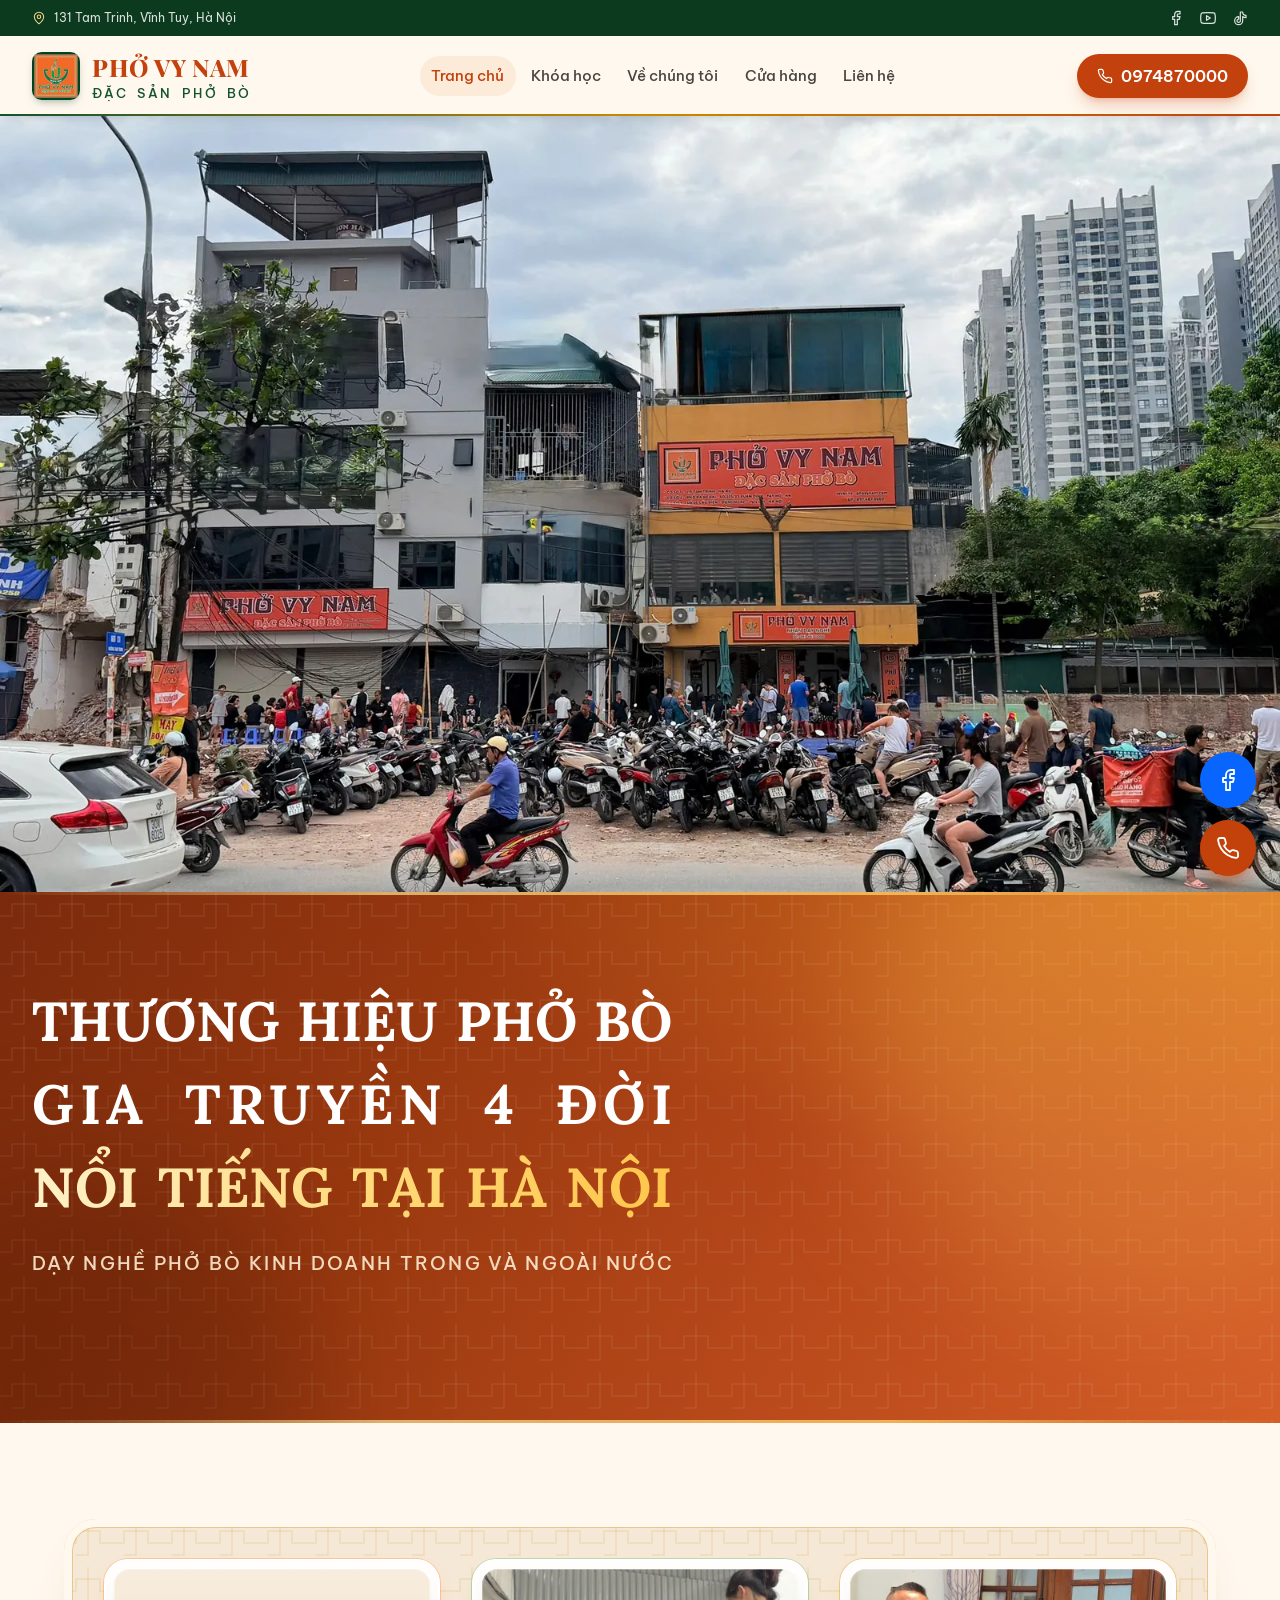
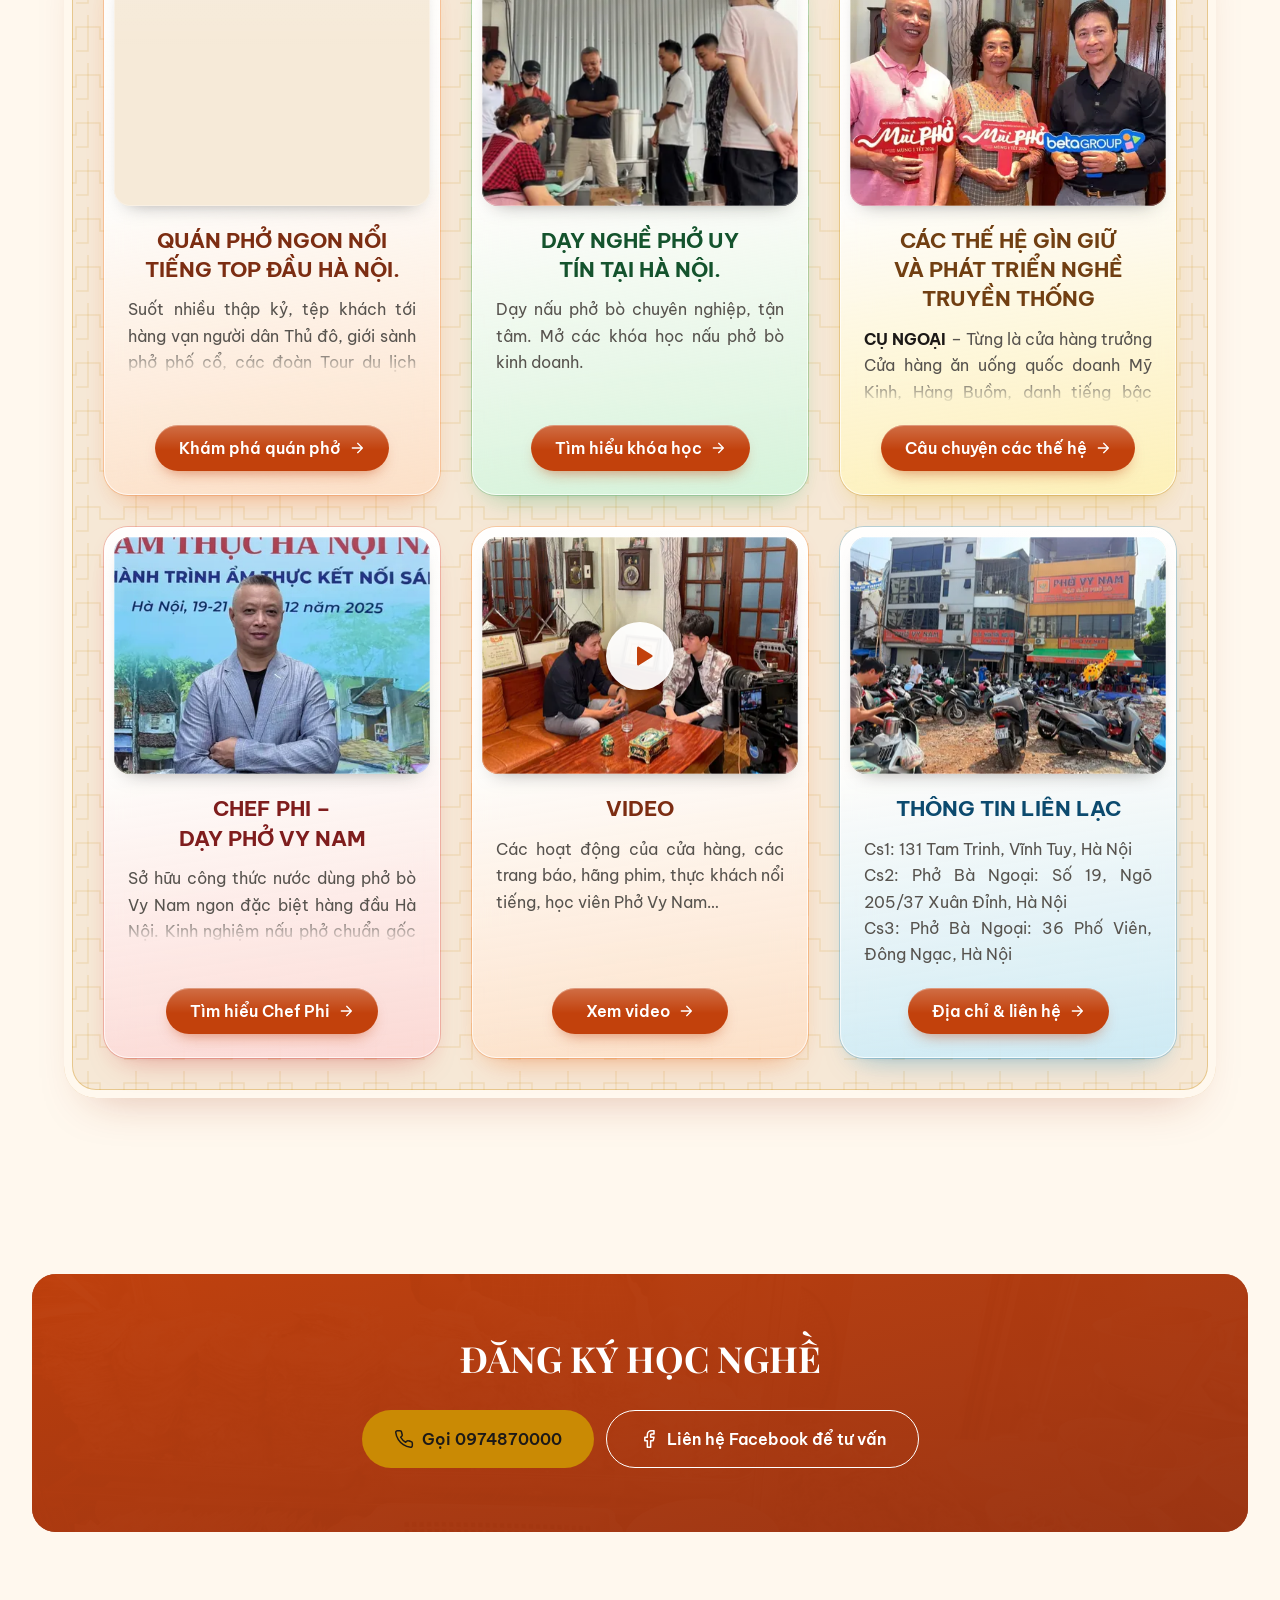
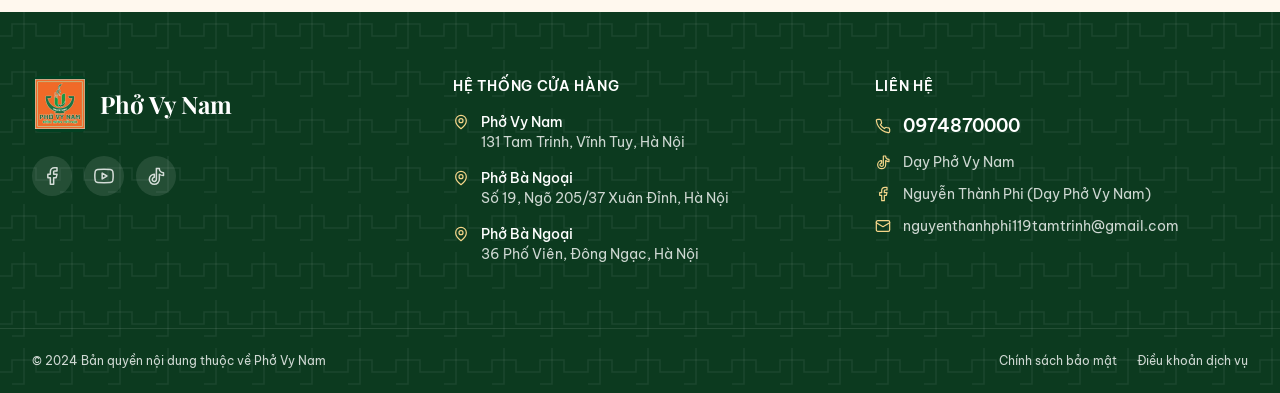
==== commit da7d39c7: "Anh mat tien quan ro net tren cung trang chu; cum chu xuong duoi tren nen hoa van Co-Authored-By: Cl" ====
--- a/index.html
+++ b/index.html
@@ -1,6 +1,6 @@
-<!DOCTYPE html><html lang="vi"> <head><meta charset="utf-8"><meta name="viewport" content="width=device-width, initial-scale=1"><title>Phở Vy Nam</title><meta name="description" content="Dạy nấu phở bò Hà Nội, khóa học nấu phở kinh doanh với công thức phở bò ngon chuẩn vị do bà Vũ chủ quán và Chef Phi Top 1 trường kỹ thuật ăn uống Hà Nội dạy nghề"><meta name="robots" content="index, follow"><link rel="canonical" href="https://dayphovynam.com/"><meta name="theme-color" content="#c2410c"><link rel="icon" type="image/png" href="favicon.png"><link rel="apple-touch-icon" href="apple-touch-icon.png"><link rel="sitemap" href="sitemap-index.xml"><meta property="og:type" content="website"><meta property="og:locale" content="vi_VN"><meta property="og:site_name" content="Phở Vy Nam"><meta property="og:title" content="Phở Vy Nam"><meta property="og:description" content="Dạy nấu phở bò Hà Nội, khóa học nấu phở kinh doanh với công thức phở bò ngon chuẩn vị do bà Vũ chủ quán và Chef Phi Top 1 trường kỹ thuật ăn uống Hà Nội dạy nghề"><meta property="og:url" content="https://dayphovynam.com/"><meta property="og:image" content="https://dayphovynam.com/_astro/og-mat-tien.jpg"><meta name="twitter:card" content="summary_large_image"><link rel="preconnect" href="https://fonts.googleapis.com"><link rel="preconnect" href="https://fonts.gstatic.com" crossorigin><link rel="stylesheet" href="https://fonts.googleapis.com/css2?family=Be+Vietnam+Pro:wght@400;500;600;700&family=Playfair+Display:ital,wght@0,600;0,700;0,800;1,600&family=Lora:wght@700&display=swap"><script type="application/ld+json">{"@context":"https://schema.org","@type":"Organization","@id":"https://dayphovynam.com/#organization","name":"Phở Vy Nam","url":"https://dayphovynam.com","logo":"https://dayphovynam.com/apple-touch-icon.png","foundingDate":"1990","telephone":"0974870000","email":"nguyenthanhphi119tamtrinh@gmail.com","sameAs":["https://www.facebook.com/phovynam","https://www.youtube.com/@dayphovynam","https://www.tiktok.com/@dayphovynam"],"department":[{"@type":"Restaurant","name":"Phở Vy Nam – 131 Tam Trinh","servesCuisine":"Phở bò Hà Nội","telephone":"0974870000","address":{"@type":"PostalAddress","streetAddress":"131 Tam Trinh","addressLocality":"Vĩnh Tuy","addressRegion":"Hà Nội","addressCountry":"VN"}},{"@type":"Restaurant","name":"Phở Bà Ngoại – Số 19, ngõ 205/37 Xuân Đỉnh","servesCuisine":"Phở bò Hà Nội","telephone":"0974870000","address":{"@type":"PostalAddress","streetAddress":"Số 19, ngõ 205/37 Xuân Đỉnh","addressLocality":"Xuân Đỉnh","addressRegion":"Hà Nội","addressCountry":"VN"}},{"@type":"Restaurant","name":"Phở Bà Ngoại – 36 Phố Viên","servesCuisine":"Phở bò Hà Nội","telephone":"0974870000","address":{"@type":"PostalAddress","streetAddress":"36 Phố Viên","addressLocality":"Đông Ngạc","addressRegion":"Hà Nội","addressCountry":"VN"}}]}</script><link rel="stylesheet" href="_astro/chinh-sach-bao-mat.DS66toYi.css"><link rel="stylesheet" href="_astro/dien-thoai.css"><style>.thu-muc-khung{position:relative;max-width:72rem;margin-inline:auto;padding:2.5rem;border-radius:2rem;background-color:#f6e8d6;background-image:url("data:image/svg+xml,%3Csvg xmlns='http://www.w3.org/2000/svg' width='48' height='48' viewBox='0 0 48 48'%3E%3Cpath d='M0 24h12V12h12v24H12' fill='none' stroke='%23ca8a04' stroke-opacity='.14' stroke-width='1.5'/%3E%3Cpath d='M24 0v12h12v12h12' fill='none' stroke='%23ca8a04' stroke-opacity='.14' stroke-width='1.5'/%3E%3C/svg%3E");box-shadow:inset 0 0 0 8px #fff8ee,inset 0 0 0 9px #ca8a0459,0 24px 48px -28px #9a341259}@media (max-width:1023px){.thu-muc-khung{padding:1.75rem}}@media (max-width:639px){.thu-muc-khung{padding:1.125rem;border-radius:1.5rem;box-shadow:inset 0 0 0 5px #fff8ee,inset 0 0 0 6px #ca8a0459,0 18px 36px -24px #9a341259}}.thu-muc-luoi{display:grid;gap:1.5rem}@media (min-width:640px){.thu-muc-luoi{grid-template-columns:repeat(2,minmax(0,1fr))}}@media (min-width:1024px){.thu-muc-luoi{grid-template-columns:repeat(3,minmax(0,1fr));gap:2rem}}.thu-muc{--mau:#f97316;--mau-mo:#fb923c3d;--mau-vien:#f9731647;--mau-bong:#ea580c66;--mau-dam:#7c2d12;position:relative;display:flex;flex-direction:column;overflow:hidden;padding:.625rem;border-radius:1.5rem;background:linear-gradient(172deg,#ffffffd9 0%,#ffffffa6 42%,var(--mau-mo) 100%),#ffffffb3;-webkit-backdrop-filter:blur(16px);backdrop-filter:blur(16px);box-shadow:inset 0 1px 0 #fff,inset 0 0 0 1px #ffffffb3,0 0 0 1px var(--mau-vien),0 18px 34px -20px var(--mau-bong),0 8px 26px -12px var(--mau-mo),0 4px 10px -6px #1c19171f;transition:transform .25s,box-shadow .25s,translate .8s cubic-bezier(.2,.7,.2,1),opacity .8s ease-out;transition-delay:0s,0s,var(--tre,0s),var(--tre,0s)}.thu-muc:hover{transform:translateY(-4px);box-shadow:inset 0 1px 0 #fff,inset 0 0 0 1px #ffffffb3,0 0 0 1px var(--mau),0 26px 44px -20px var(--mau-bong),0 8px 16px -10px #1c191729}.thu-muc:nth-child(2){--mau:#16a34a;--mau-mo:#4ade8038;--mau-vien:#16a34a3d;--mau-bong:#15803d59;--mau-dam:#14532d}.thu-muc:nth-child(3){--mau:#eab308;--mau-mo:#fde04757;--mau-vien:#ca8a0452;--mau-bong:#ca8a0466;--mau-dam:#713f12}.thu-muc:nth-child(4){--mau:#dc2626;--mau-mo:#f871713b;--mau-vien:#dc262640;--mau-bong:#b91c1c59;--mau-dam:#7f1d1d}.thu-muc:nth-child(6){--mau:#0284c7;--mau-mo:#38bdf83d;--mau-vien:#0284c740;--mau-bong:#0369a159;--mau-dam:#0c4a6e}.thu-muc::before{content:"";position:absolute;inset:0;z-index:1;pointer-events:none;background:linear-gradient(110deg,#fff0 30%,#ffffff80 48%,#fff0 66%);translate:-110% 0}@media (prefers-reduced-motion:no-preference){.cho-hien .thu-muc.hien::before{animation:thu-muc-loa 1.3s cubic-bezier(.3,.6,.3,1) calc(var(--tre,0s) + .45s) backwards}}@media (hover:hover) and (prefers-reduced-motion:no-preference){.thu-muc:hover::before{translate:110% 0;transition:translate 1.1s cubic-bezier(.2,.7,.2,1)}}@keyframes thu-muc-loa{from{translate:-110% 0}to{translate:110% 0}}@supports not ((backdrop-filter:blur(1px)) or (-webkit-backdrop-filter:blur(1px))){.thu-muc{background:linear-gradient(172deg,#fff 0%,#fffffff5 42%,var(--mau-mo) 100%),#fff}}.thu-muc:active{transform:scale(.98);box-shadow:0 0 0 2px var(--color-gold),0 0 0 7px #ca8a0438,0 6px 16px -10px #1c191740;transition-duration:.1s,.1s,.8s,.8s}.thu-muc:has(.thu-muc-xem:focus-visible){outline:3px solid var(--color-gold);outline-offset:3px}.thu-muc-anh{position:relative;isolation:isolate;aspect-ratio:4/3;overflow:hidden;border-radius:1rem;background:var(--color-cream-2);box-shadow:0 10px 20px -14px #1c191780}.thu-muc-anh::after{content:"";position:absolute;inset:0;border-radius:inherit;pointer-events:none;box-shadow:inset 0 0 0 1px #ffffff4d;background:linear-gradient(180deg,#ffffff24,#fff0 32%)}.thu-muc-anh img{width:100%;height:100%;object-fit:cover;transition:transform .7s}.thu-muc:hover .thu-muc-anh img{transform:scale(1.05)}.thu-muc-phat{position:absolute;inset:0;margin:auto;display:flex;width:4.25rem;height:4.25rem;align-items:center;justify-content:center;border-radius:9999px;background:#fffffff0;color:var(--color-brand);box-shadow:0 8px 24px #00000059}.thu-muc-phat svg{margin-left:4px}.thu-muc-phat::after{content:"";position:absolute;inset:0;border-radius:inherit}.thu-muc-than{display:flex;flex:1;flex-direction:column;padding:1.25rem .875rem .875rem}.thu-muc-ten{font-family:var(--font-sans);font-size:1.3125rem;font-weight:700;line-height:1.4;text-align:center;color:var(--mau-dam);font-variant-numeric:lining-nums}.thu-muc-chu{margin:.75rem 0 1.25rem;color:var(--color-muted);line-height:1.65;text-align:justify;display:-webkit-box;-webkit-box-orient:vertical;-webkit-line-clamp:3;line-clamp:3;overflow:hidden}.thu-muc-chu.bi-cat{display:block;-webkit-line-clamp:unset;line-clamp:none;max-height:4.95em;-webkit-mask-image:linear-gradient(to bottom,#000 calc(100% - 1.9em),#0000);mask-image:linear-gradient(to bottom,#000 calc(100% - 1.9em),#0000)}.thu-muc-chu--du{display:block;-webkit-line-clamp:unset;line-clamp:none}.thu-muc-xem{margin-top:auto;align-self:center;display:inline-flex;white-space:nowrap;min-width:11rem;min-height:2.875rem;align-items:center;justify-content:center;gap:.5rem;padding:.625rem 1.5rem;border-radius:9999px;background-color:var(--color-brand);background-image:linear-gradient(180deg,#ffffff3d,#fff0 55%);color:#fff;font-weight:600;text-decoration:none;box-shadow:inset 0 1px 0 #ffffff4d,0 8px 16px -8px #c2410ca6;transition:background-color .2s,box-shadow .2s}.thu-muc-xem svg{transition:transform .25s}.thu-muc:hover .thu-muc-xem{background-color:var(--color-brand-dark);box-shadow:inset 0 1px 0 #ffffff40,0 10px 20px -8px #9a3412b3}.thu-muc:hover .thu-muc-xem svg{transform:translateX(4px)}.thu-muc-xem::after{content:"";position:absolute;inset:0}@media (prefers-reduced-motion:no-preference){.cho-hien .thu-muc:not(.hien){opacity:0;translate:0 2rem}.cho-hien .thu-muc.hien .thu-muc-anh img{animation:thu-muc-lia 18s ease-out both}.thu-muc-phat{animation:thu-muc-nhip 1.6s ease-in-out infinite}.thu-muc-phat::after{animation:thu-muc-song 1.6s ease-out infinite}}@keyframes thu-muc-lia{from{scale:1;translate:0 0}to{scale:1.1;translate:-2% -1.5%}}@keyframes thu-muc-nhip{0%,56%,100%{scale:1}14%{scale:1.12}28%{scale:1}42%{scale:1.07}}@keyframes thu-muc-song{0%{box-shadow:0 0 0 0 #ffffffb3}70%,100%{box-shadow:0 0 0 1.25rem #fff0}}@font-face{font-family:"Lora du phong";src:local("Georgia");size-adjust:87%}.hero-chu{background-color:#9c3a0f;background-image:url("data:image/svg+xml,%3Csvg xmlns='http://www.w3.org/2000/svg' width='48' height='48' viewBox='0 0 48 48'%3E%3Cpath d='M0 24h12V12h12v24H12' fill='none' stroke='%23ffffff' stroke-opacity='.07' stroke-width='1.5'/%3E%3Cpath d='M24 0v12h12v12h12' fill='none' stroke='%23ffffff' stroke-opacity='.07' stroke-width='1.5'/%3E%3C/svg%3E"),radial-gradient(110% 95% at 100% 0%,#fbbf2452,#fbbf2400 58%),linear-gradient(115deg,#7a2a0c 0%,#98380f 32%,#ba4a1b 66%,#d55e28 100%)}.hero-chu>div:nth-child(1){background-color:#ffc4573d}.hero-chu>div:nth-child(2){background-color:#3a110345}.hero-anh{position:absolute;inset:0;z-index:-20;width:100%;height:100%;object-fit:cover;object-position:62% 45%;filter:grayscale(1) contrast(1.2) brightness(1.1);mix-blend-mode:multiply;opacity:.55;pointer-events:none;-webkit-mask-image:linear-gradient(90deg,#0009,#000c 45%,#000 70%);mask-image:linear-gradient(90deg,#0009,#000c 45%,#000 70%)}.hero-chu::after{content:"";position:absolute;left:0;right:0;bottom:0;height:3px;background:linear-gradient(90deg,#f5d68a00,#f5d68a 30%,#ffcf6b 70%,#f5d68a00);opacity:.75}.hero-khit{container-type:inline-size;width:min(100%,40rem)}.hero-khit h1{font-family:"Lora","Lora du phong",Georgia,serif;font-weight:700;font-variant-numeric:lining-nums}.hero-khit h1>span{display:block;white-space:nowrap;line-height:1.2;text-align:justify;text-align-last:justify}.hero-khit h1>span{font-size:calc(100cqi / 11.62)}.hero-khit .khit-2{margin-top:.31em;margin-right:-.1em;letter-spacing:.1em}.hero-khit .khit-3{margin-top:.11em;margin-bottom:-.2em;padding-block:.2em;background-image:linear-gradient(90deg,#fff2c9,#ffd877 55%,#ffc64a)}.hero-phu-de{margin-top:1.75rem;margin-right:-.12em;font-size:calc(100cqi / 33.9);font-weight:500;line-height:1.6;letter-spacing:.12em;white-space:nowrap;text-align:justify;text-align-last:justify;color:#fde7cdeb}</style></head> <body class="flex min-h-screen flex-col"> <a href="#main" class="sr-only focus:not-sr-only focus:fixed focus:top-2 focus:left-2 focus:z-[60] focus:rounded focus:bg-white focus:px-4 focus:py-2">
+<!DOCTYPE html><html lang="vi"> <head><meta charset="utf-8"><meta name="viewport" content="width=device-width, initial-scale=1"><title>Phở Vy Nam</title><meta name="description" content="Dạy nấu phở bò Hà Nội, khóa học nấu phở kinh doanh với công thức phở bò ngon chuẩn vị do bà Vũ chủ quán và Chef Phi Top 1 trường kỹ thuật ăn uống Hà Nội dạy nghề"><meta name="robots" content="index, follow"><link rel="canonical" href="https://dayphovynam.com/"><meta name="theme-color" content="#c2410c"><link rel="icon" type="image/png" href="favicon.png"><link rel="apple-touch-icon" href="apple-touch-icon.png"><link rel="sitemap" href="sitemap-index.xml"><meta property="og:type" content="website"><meta property="og:locale" content="vi_VN"><meta property="og:site_name" content="Phở Vy Nam"><meta property="og:title" content="Phở Vy Nam"><meta property="og:description" content="Dạy nấu phở bò Hà Nội, khóa học nấu phở kinh doanh với công thức phở bò ngon chuẩn vị do bà Vũ chủ quán và Chef Phi Top 1 trường kỹ thuật ăn uống Hà Nội dạy nghề"><meta property="og:url" content="https://dayphovynam.com/"><meta property="og:image" content="https://dayphovynam.com/_astro/og-mat-tien.jpg"><meta name="twitter:card" content="summary_large_image"><link rel="preconnect" href="https://fonts.googleapis.com"><link rel="preconnect" href="https://fonts.gstatic.com" crossorigin><link rel="stylesheet" href="https://fonts.googleapis.com/css2?family=Be+Vietnam+Pro:wght@400;500;600;700&family=Playfair+Display:ital,wght@0,600;0,700;0,800;1,600&family=Lora:wght@700&display=swap"><script type="application/ld+json">{"@context":"https://schema.org","@type":"Organization","@id":"https://dayphovynam.com/#organization","name":"Phở Vy Nam","url":"https://dayphovynam.com","logo":"https://dayphovynam.com/apple-touch-icon.png","foundingDate":"1990","telephone":"0974870000","email":"nguyenthanhphi119tamtrinh@gmail.com","sameAs":["https://www.facebook.com/phovynam","https://www.youtube.com/@dayphovynam","https://www.tiktok.com/@dayphovynam"],"department":[{"@type":"Restaurant","name":"Phở Vy Nam – 131 Tam Trinh","servesCuisine":"Phở bò Hà Nội","telephone":"0974870000","address":{"@type":"PostalAddress","streetAddress":"131 Tam Trinh","addressLocality":"Vĩnh Tuy","addressRegion":"Hà Nội","addressCountry":"VN"}},{"@type":"Restaurant","name":"Phở Bà Ngoại – Số 19, ngõ 205/37 Xuân Đỉnh","servesCuisine":"Phở bò Hà Nội","telephone":"0974870000","address":{"@type":"PostalAddress","streetAddress":"Số 19, ngõ 205/37 Xuân Đỉnh","addressLocality":"Xuân Đỉnh","addressRegion":"Hà Nội","addressCountry":"VN"}},{"@type":"Restaurant","name":"Phở Bà Ngoại – 36 Phố Viên","servesCuisine":"Phở bò Hà Nội","telephone":"0974870000","address":{"@type":"PostalAddress","streetAddress":"36 Phố Viên","addressLocality":"Đông Ngạc","addressRegion":"Hà Nội","addressCountry":"VN"}}]}</script><link rel="stylesheet" href="_astro/chinh-sach-bao-mat.DS66toYi.css"><link rel="stylesheet" href="_astro/dien-thoai.css"><style>.thu-muc-khung{position:relative;max-width:72rem;margin-inline:auto;padding:2.5rem;border-radius:2rem;background-color:#f6e8d6;background-image:url("data:image/svg+xml,%3Csvg xmlns='http://www.w3.org/2000/svg' width='48' height='48' viewBox='0 0 48 48'%3E%3Cpath d='M0 24h12V12h12v24H12' fill='none' stroke='%23ca8a04' stroke-opacity='.14' stroke-width='1.5'/%3E%3Cpath d='M24 0v12h12v12h12' fill='none' stroke='%23ca8a04' stroke-opacity='.14' stroke-width='1.5'/%3E%3C/svg%3E");box-shadow:inset 0 0 0 8px #fff8ee,inset 0 0 0 9px #ca8a0459,0 24px 48px -28px #9a341259}@media (max-width:1023px){.thu-muc-khung{padding:1.75rem}}@media (max-width:639px){.thu-muc-khung{padding:1.125rem;border-radius:1.5rem;box-shadow:inset 0 0 0 5px #fff8ee,inset 0 0 0 6px #ca8a0459,0 18px 36px -24px #9a341259}}.thu-muc-luoi{display:grid;gap:1.5rem}@media (min-width:640px){.thu-muc-luoi{grid-template-columns:repeat(2,minmax(0,1fr))}}@media (min-width:1024px){.thu-muc-luoi{grid-template-columns:repeat(3,minmax(0,1fr));gap:2rem}}.thu-muc{--mau:#f97316;--mau-mo:#fb923c3d;--mau-vien:#f9731647;--mau-bong:#ea580c66;--mau-dam:#7c2d12;position:relative;display:flex;flex-direction:column;overflow:hidden;padding:.625rem;border-radius:1.5rem;background:linear-gradient(172deg,#ffffffd9 0%,#ffffffa6 42%,var(--mau-mo) 100%),#ffffffb3;-webkit-backdrop-filter:blur(16px);backdrop-filter:blur(16px);box-shadow:inset 0 1px 0 #fff,inset 0 0 0 1px #ffffffb3,0 0 0 1px var(--mau-vien),0 18px 34px -20px var(--mau-bong),0 8px 26px -12px var(--mau-mo),0 4px 10px -6px #1c19171f;transition:transform .25s,box-shadow .25s,translate .8s cubic-bezier(.2,.7,.2,1),opacity .8s ease-out;transition-delay:0s,0s,var(--tre,0s),var(--tre,0s)}.thu-muc:hover{transform:translateY(-4px);box-shadow:inset 0 1px 0 #fff,inset 0 0 0 1px #ffffffb3,0 0 0 1px var(--mau),0 26px 44px -20px var(--mau-bong),0 8px 16px -10px #1c191729}.thu-muc:nth-child(2){--mau:#16a34a;--mau-mo:#4ade8038;--mau-vien:#16a34a3d;--mau-bong:#15803d59;--mau-dam:#14532d}.thu-muc:nth-child(3){--mau:#eab308;--mau-mo:#fde04757;--mau-vien:#ca8a0452;--mau-bong:#ca8a0466;--mau-dam:#713f12}.thu-muc:nth-child(4){--mau:#dc2626;--mau-mo:#f871713b;--mau-vien:#dc262640;--mau-bong:#b91c1c59;--mau-dam:#7f1d1d}.thu-muc:nth-child(6){--mau:#0284c7;--mau-mo:#38bdf83d;--mau-vien:#0284c740;--mau-bong:#0369a159;--mau-dam:#0c4a6e}.thu-muc::before{content:"";position:absolute;inset:0;z-index:1;pointer-events:none;background:linear-gradient(110deg,#fff0 30%,#ffffff80 48%,#fff0 66%);translate:-110% 0}@media (prefers-reduced-motion:no-preference){.cho-hien .thu-muc.hien::before{animation:thu-muc-loa 1.3s cubic-bezier(.3,.6,.3,1) calc(var(--tre,0s) + .45s) backwards}}@media (hover:hover) and (prefers-reduced-motion:no-preference){.thu-muc:hover::before{translate:110% 0;transition:translate 1.1s cubic-bezier(.2,.7,.2,1)}}@keyframes thu-muc-loa{from{translate:-110% 0}to{translate:110% 0}}@supports not ((backdrop-filter:blur(1px)) or (-webkit-backdrop-filter:blur(1px))){.thu-muc{background:linear-gradient(172deg,#fff 0%,#fffffff5 42%,var(--mau-mo) 100%),#fff}}.thu-muc:active{transform:scale(.98);box-shadow:0 0 0 2px var(--color-gold),0 0 0 7px #ca8a0438,0 6px 16px -10px #1c191740;transition-duration:.1s,.1s,.8s,.8s}.thu-muc:has(.thu-muc-xem:focus-visible){outline:3px solid var(--color-gold);outline-offset:3px}.thu-muc-anh{position:relative;isolation:isolate;aspect-ratio:4/3;overflow:hidden;border-radius:1rem;background:var(--color-cream-2);box-shadow:0 10px 20px -14px #1c191780}.thu-muc-anh::after{content:"";position:absolute;inset:0;border-radius:inherit;pointer-events:none;box-shadow:inset 0 0 0 1px #ffffff4d;background:linear-gradient(180deg,#ffffff24,#fff0 32%)}.thu-muc-anh img{width:100%;height:100%;object-fit:cover;transition:transform .7s}.thu-muc:hover .thu-muc-anh img{transform:scale(1.05)}.thu-muc-phat{position:absolute;inset:0;margin:auto;display:flex;width:4.25rem;height:4.25rem;align-items:center;justify-content:center;border-radius:9999px;background:#fffffff0;color:var(--color-brand);box-shadow:0 8px 24px #00000059}.thu-muc-phat svg{margin-left:4px}.thu-muc-phat::after{content:"";position:absolute;inset:0;border-radius:inherit}.thu-muc-than{display:flex;flex:1;flex-direction:column;padding:1.25rem .875rem .875rem}.thu-muc-ten{font-family:var(--font-sans);font-size:1.3125rem;font-weight:700;line-height:1.4;text-align:center;color:var(--mau-dam);font-variant-numeric:lining-nums}.thu-muc-chu{margin:.75rem 0 1.25rem;color:var(--color-muted);line-height:1.65;text-align:justify;display:-webkit-box;-webkit-box-orient:vertical;-webkit-line-clamp:3;line-clamp:3;overflow:hidden}.thu-muc-chu.bi-cat{display:block;-webkit-line-clamp:unset;line-clamp:none;max-height:4.95em;-webkit-mask-image:linear-gradient(to bottom,#000 calc(100% - 1.9em),#0000);mask-image:linear-gradient(to bottom,#000 calc(100% - 1.9em),#0000)}.thu-muc-chu--du{display:block;-webkit-line-clamp:unset;line-clamp:none}.thu-muc-xem{margin-top:auto;align-self:center;display:inline-flex;white-space:nowrap;min-width:11rem;min-height:2.875rem;align-items:center;justify-content:center;gap:.5rem;padding:.625rem 1.5rem;border-radius:9999px;background-color:var(--color-brand);background-image:linear-gradient(180deg,#ffffff3d,#fff0 55%);color:#fff;font-weight:600;text-decoration:none;box-shadow:inset 0 1px 0 #ffffff4d,0 8px 16px -8px #c2410ca6;transition:background-color .2s,box-shadow .2s}.thu-muc-xem svg{transition:transform .25s}.thu-muc:hover .thu-muc-xem{background-color:var(--color-brand-dark);box-shadow:inset 0 1px 0 #ffffff40,0 10px 20px -8px #9a3412b3}.thu-muc:hover .thu-muc-xem svg{transform:translateX(4px)}.thu-muc-xem::after{content:"";position:absolute;inset:0}@media (prefers-reduced-motion:no-preference){.cho-hien .thu-muc:not(.hien){opacity:0;translate:0 2rem}.cho-hien .thu-muc.hien .thu-muc-anh img{animation:thu-muc-lia 18s ease-out both}.thu-muc-phat{animation:thu-muc-nhip 1.6s ease-in-out infinite}.thu-muc-phat::after{animation:thu-muc-song 1.6s ease-out infinite}}@keyframes thu-muc-lia{from{scale:1;translate:0 0}to{scale:1.1;translate:-2% -1.5%}}@keyframes thu-muc-nhip{0%,56%,100%{scale:1}14%{scale:1.12}28%{scale:1}42%{scale:1.07}}@keyframes thu-muc-song{0%{box-shadow:0 0 0 0 #ffffffb3}70%,100%{box-shadow:0 0 0 1.25rem #fff0}}@font-face{font-family:"Lora du phong";src:local("Georgia");size-adjust:87%}.hero-chu,.hero-anh-khung{background-color:#9c3a0f;background-image:url("data:image/svg+xml,%3Csvg xmlns='http://www.w3.org/2000/svg' width='48' height='48' viewBox='0 0 48 48'%3E%3Cpath d='M0 24h12V12h12v24H12' fill='none' stroke='%23ffffff' stroke-opacity='.07' stroke-width='1.5'/%3E%3Cpath d='M24 0v12h12v12h12' fill='none' stroke='%23ffffff' stroke-opacity='.07' stroke-width='1.5'/%3E%3C/svg%3E"),radial-gradient(110% 95% at 100% 0%,#fbbf2452,#fbbf2400 58%),linear-gradient(115deg,#7a2a0c 0%,#98380f 32%,#ba4a1b 66%,#d55e28 100%)}.hero-chu>div:nth-child(1){background-color:#ffc4573d}.hero-chu>div:nth-child(2){background-color:#3a110345}.hero-anh{display:block;width:min(100%,calc((100svh - 7.25rem)*1.8));height:auto;max-height:calc(100svh - 7.25rem);margin-inline:auto;object-fit:cover;object-position:50% 20%}.hero-chu::before{top:0}.hero-chu::after{bottom:0}.hero-chu::before,.hero-chu::after{content:"";position:absolute;left:0;right:0;height:3px;background:linear-gradient(90deg,#f5d68a00,#f5d68a 30%,#ffcf6b 70%,#f5d68a00);opacity:.75}.hero-khit{container-type:inline-size;width:min(100%,40rem)}.hero-khit h1{font-family:"Lora","Lora du phong",Georgia,serif;font-weight:700;font-variant-numeric:lining-nums}.hero-khit h1>span{display:block;white-space:nowrap;line-height:1.2;text-align:justify;text-align-last:justify}.hero-khit h1>span{font-size:calc(100cqi / 11.62)}.hero-khit .khit-2{margin-top:.31em;margin-right:-.1em;letter-spacing:.1em}.hero-khit .khit-3{margin-top:.11em;margin-bottom:-.2em;padding-block:.2em;background-image:linear-gradient(90deg,#fff2c9,#ffd877 55%,#ffc64a)}.hero-phu-de{margin-top:1.75rem;margin-right:-.12em;font-size:calc(100cqi / 33.9);font-weight:500;line-height:1.6;letter-spacing:.12em;white-space:nowrap;text-align:justify;text-align-last:justify;color:#fde7cdeb}</style></head> <body class="flex min-h-screen flex-col"> <a href="#main" class="sr-only focus:not-sr-only focus:fixed focus:top-2 focus:left-2 focus:z-[60] focus:rounded focus:bg-white focus:px-4 focus:py-2">
 Bỏ qua và tới nội dung chính
 </a> <header class="sticky top-0 z-50 border-b border-line/70 bg-cream/90 backdrop-blur-md"> <!-- Thanh thông tin trên cùng --> <div class="hidden bg-forest-dark text-xs text-white/85 md:block"> <div class="container-x flex h-9 items-center justify-between"> <p class="flex items-center gap-2"> <svg class="h-3.5 w-3.5 text-gold-light" viewBox="0 0 24 24" fill="none" stroke="currentColor" stroke-width="1.8" stroke-linecap="round" stroke-linejoin="round" aria-hidden="true"><path d="M20 10c0 6-8 12-8 12s-8-6-8-12a8 8 0 0 1 16 0z"/><circle cx="12" cy="10" r="3"/></svg>
 131 Tam Trinh, Vĩnh Tuy, Hà Nội
-</p> <div class="flex items-center gap-4"> <a href="https://www.facebook.com/phovynam" target="_blank" rel="noopener" aria-label="Facebook" class="hover:text-gold-light"><svg class="h-4 w-4" viewBox="0 0 24 24" fill="none" stroke="currentColor" stroke-width="1.8" stroke-linecap="round" stroke-linejoin="round" aria-hidden="true"><path d="M18 2h-3a5 5 0 0 0-5 5v3H7v4h3v8h4v-8h3l1-4h-4V7a1 1 0 0 1 1-1h3z"/></svg></a> <a href="https://www.youtube.com/@dayphovynam" target="_blank" rel="noopener" aria-label="YouTube" class="hover:text-gold-light"><svg class="h-4 w-4" viewBox="0 0 24 24" fill="none" stroke="currentColor" stroke-width="1.8" stroke-linecap="round" stroke-linejoin="round" aria-hidden="true"><path d="M22.5 6.4a2.8 2.8 0 0 0-2-2C18.9 4 12 4 12 4s-6.9 0-8.5.4a2.8 2.8 0 0 0-2 2A29 29 0 0 0 1 12a29 29 0 0 0 .5 5.6 2.8 2.8 0 0 0 2 2C5.1 20 12 20 12 20s6.9 0 8.5-.4a2.8 2.8 0 0 0 2-2A29 29 0 0 0 23 12a29 29 0 0 0-.5-5.6z"/><path d="m9.8 15.5 5.7-3.5-5.7-3.5z"/></svg></a> <a href="https://www.tiktok.com/@dayphovynam" target="_blank" rel="noopener" aria-label="TikTok" class="hover:text-gold-light"><svg class="h-4 w-4" viewBox="0 0 24 24" fill="none" stroke="currentColor" stroke-width="1.8" stroke-linecap="round" stroke-linejoin="round" aria-hidden="true"><path d="M16 3a5 5 0 0 0 5 5v3.5a8.5 8.5 0 0 1-5-1.6V16a6 6 0 1 1-6-6v3.6a2.5 2.5 0 1 0 2.5 2.4V3z"/></svg></a> </div> </div> </div> <div class="container-x flex h-16 items-center justify-between gap-4 lg:h-20"> <a href="./" class="flex items-center gap-3" aria-label="Phở Vy Nam – Trang chủ"> <img src="_astro/logo-goc-192.webp" alt loading="eager" decoding="async" fetchpriority="auto" width="192" height="192" class="h-11 w-11 rounded-lg shadow-sm lg:h-12 lg:w-12"> <span class="leading-tight"> <span class="block font-display text-xl font-bold text-brand lg:text-2xl">Phở Vy Nam</span> <span class="block text-[11px] font-medium tracking-wider text-forest uppercase">Đặc sản phở bò</span> </span> </a> <nav class="hidden items-center gap-1 lg:flex" aria-label="Menu chính"> <a href="./" class="rounded-full px-4 py-2 text-[15px] font-medium transition-colors bg-brand-light text-brand" aria-current="page"> Trang chủ </a><a href="khoa-hoc-day-nau-pho" class="rounded-full px-4 py-2 text-[15px] font-medium transition-colors text-ink/80 hover:text-brand"> Khóa học </a><a href="ve-chung-toi" class="rounded-full px-4 py-2 text-[15px] font-medium transition-colors text-ink/80 hover:text-brand"> Về chúng tôi </a><a href="he-thong-cua-hang" class="rounded-full px-4 py-2 text-[15px] font-medium transition-colors text-ink/80 hover:text-brand"> Cửa hàng </a><a href="lien-he" class="rounded-full px-4 py-2 text-[15px] font-medium transition-colors text-ink/80 hover:text-brand"> Liên hệ </a> </nav> <div class="flex items-center gap-2"> <a href="tel:0974870000" class="btn btn-primary hidden !px-5 !py-2.5 sm:inline-flex"> <svg class="h-4 w-4" viewBox="0 0 24 24" fill="none" stroke="currentColor" stroke-width="1.8" stroke-linecap="round" stroke-linejoin="round" aria-hidden="true"><path d="M22 16.9v3a2 2 0 0 1-2.2 2 19.8 19.8 0 0 1-8.6-3.1 19.5 19.5 0 0 1-6-6A19.8 19.8 0 0 1 2.1 4.2 2 2 0 0 1 4.1 2h3a2 2 0 0 1 2 1.7c.1 1 .4 1.9.7 2.8a2 2 0 0 1-.5 2.1L8 9.9a16 16 0 0 0 6 6l1.3-1.3a2 2 0 0 1 2.1-.4c.9.3 1.8.6 2.8.7a2 2 0 0 1 1.7 2z"/></svg> 0974870000 </a> <!-- Menu mobile dùng <details>, không cần JavaScript --> <details class="group relative lg:hidden"> <summary class="flex h-11 w-11 cursor-pointer list-none items-center justify-center rounded-full border border-line bg-white [&::-webkit-details-marker]:hidden" aria-label="Mở menu"> <svg class="h-5 w-5 group-open:hidden" viewBox="0 0 24 24" fill="none" stroke="currentColor" stroke-width="1.8" stroke-linecap="round" stroke-linejoin="round" aria-hidden="true"><path d="M4 6h16M4 12h16M4 18h16"/></svg> <svg class="hidden h-5 w-5 group-open:block" viewBox="0 0 24 24" fill="none" stroke="currentColor" stroke-width="1.8" stroke-linecap="round" stroke-linejoin="round" aria-hidden="true"><path d="M18 6 6 18M6 6l12 12"/></svg> </summary> <div class="fixed inset-x-0 top-16 border-b border-line bg-cream px-4 pt-2 pb-6 shadow-xl"> <nav class="flex flex-col" aria-label="Menu mobile"> <a href="./" class="border-b border-line/60 py-3.5 text-lg font-medium text-brand"> Trang chủ </a><a href="khoa-hoc-day-nau-pho" class="border-b border-line/60 py-3.5 text-lg font-medium text-ink"> Khóa học </a><a href="ve-chung-toi" class="border-b border-line/60 py-3.5 text-lg font-medium text-ink"> Về chúng tôi </a><a href="he-thong-cua-hang" class="border-b border-line/60 py-3.5 text-lg font-medium text-ink"> Cửa hàng </a><a href="lien-he" class="border-b border-line/60 py-3.5 text-lg font-medium text-ink"> Liên hệ </a> </nav> <div class="mt-5 grid grid-cols-2 gap-3"> <a href="tel:0974870000" class="btn btn-primary"><svg class="h-4 w-4" viewBox="0 0 24 24" fill="none" stroke="currentColor" stroke-width="1.8" stroke-linecap="round" stroke-linejoin="round" aria-hidden="true"><path d="M22 16.9v3a2 2 0 0 1-2.2 2 19.8 19.8 0 0 1-8.6-3.1 19.5 19.5 0 0 1-6-6A19.8 19.8 0 0 1 2.1 4.2 2 2 0 0 1 4.1 2h3a2 2 0 0 1 2 1.7c.1 1 .4 1.9.7 2.8a2 2 0 0 1-.5 2.1L8 9.9a16 16 0 0 0 6 6l1.3-1.3a2 2 0 0 1 2.1-.4c.9.3 1.8.6 2.8.7a2 2 0 0 1 1.7 2z"/></svg>Gọi ngay</a> <a href="https://www.facebook.com/nguyen.thanh.phi.833578" target="_blank" rel="noopener" class="btn btn-ghost-dark"><svg class="h-4 w-4" viewBox="0 0 24 24" fill="none" stroke="currentColor" stroke-width="1.8" stroke-linecap="round" stroke-linejoin="round" aria-hidden="true"><path d="M18 2h-3a5 5 0 0 0-5 5v3H7v4h3v8h4v-8h3l1-4h-4V7a1 1 0 0 1 1-1h3z"/></svg>Facebook</a> </div> </div> </details> </div> </div> </header> <main id="main" class="flex-1">   <section class="hero-chu bg-pattern-light relative isolate overflow-hidden bg-ink"> <!-- quầng sáng ấm phía sau --> <div class="absolute -top-40 -right-40 -z-10 h-[36rem] w-[36rem] rounded-full bg-brand/30 blur-3xl"></div> <div class="absolute -bottom-48 -left-32 -z-10 h-[28rem] w-[28rem] rounded-full bg-gold/15 blur-3xl"></div> <div class="container-x grid items-center gap-14 pt-14 pb-28 sm:pt-20 lg:gap-10 lg:pt-24 lg:pb-36"> <div class="hero-khit"> <h1 class="font-bold text-white"><span class="khit-1">THƯƠNG HIỆU PHỞ BÒ</span> <span class="khit-2">GIA TRUYỀN 4 ĐỜI</span> <span class="khit-3 bg-gradient-to-r from-gold-light via-[#ffcf8a] to-[#f59e5b] bg-clip-text text-transparent">NỔI TIẾNG TẠI HÀ NỘI</span> </h1> <p class="hero-phu-de text-white/75"><span>DẠY NGHỀ PHỞ BÒ KINH DOANH</span> <span>TRONG VÀ NGOÀI NƯỚC</span></p> </div> </div> <!-- ảnh mặt tiền quán mờ phía sau chữ --> <img class="hero-anh" src="_astro/mat-tien-xe-may-800.webp" srcset="_astro/mat-tien-xe-may-480.webp 480w, _astro/mat-tien-xe-may-800.webp 800w, _astro/mat-tien-xe-may-1200.webp 1200w, _astro/mat-tien-xe-may-1600.webp 1600w" sizes="100vw" alt="" width="1600" height="970" decoding="async" fetchpriority="low"> </section>    <section class="section container-x"> <div class="thu-muc-khung bg-pattern"> <div class="thu-muc-luoi"> <article class="thu-muc"> <div class="thu-muc-anh"><img src="_astro/quay-thit-bo-800.webp" srcset="_astro/quay-thit-bo-480.webp 480w, _astro/quay-thit-bo-800.webp 800w, _astro/quay-thit-bo-1200.webp 1200w, _astro/quay-thit-bo-1600.webp 1600w" alt="Phở Vy Nam" sizes="(min-width: 1024px) 400px, (min-width: 640px) 50vw, 100vw" loading="lazy" decoding="async" width="1600" height="1050"></div> <div class="thu-muc-than"> <h2 class="thu-muc-ten">QUÁN PHỞ NGON NỔI TIẾNG TOP ĐẦU HÀ NỘI.</h2> <p class="thu-muc-chu">Suốt nhiều thập kỷ, tệp khách tới hàng vạn người dân Thủ đô, giới sành phở phố cổ, các đoàn Tour du lịch trong và ngoài nước, những người nổi tiếng… Hàng ngày cứ 5h sáng, thực khách đã xếp hàng rất đông để thưởng thức hương vị phở ngon chuẩn gốc phố cổ.</p> <a href="quan-pho-ngon" class="thu-muc-xem">Khám phá quán phở <svg width="16" height="16" viewBox="0 0 24 24" fill="none" stroke="currentColor" stroke-width="2" stroke-linecap="round" stroke-linejoin="round" aria-hidden="true"><path d="M5 12h14M13 5l7 7-7 7"/></svg></a> </div> </article><article class="thu-muc"> <div class="thu-muc-anh"><img src="_astro/day-nghe-chef-phi-800.webp" srcset="_astro/day-nghe-chef-phi-480.webp 480w, _astro/day-nghe-chef-phi-800.webp 800w, _astro/day-nghe-chef-phi-1085.webp 1085w" alt="Phở Vy Nam" sizes="(min-width: 1024px) 400px, (min-width: 640px) 50vw, 100vw" loading="lazy" decoding="async" width="1085" height="742"></div> <div class="thu-muc-than"> <h2 class="thu-muc-ten">DẠY NGHỀ PHỞ UY TÍN TẠI HÀ NỘI.</h2> <p class="thu-muc-chu">Dạy nấu phở bò chuyên nghiệp, tận tâm. Mở các khóa học nấu phở bò kinh doanh.</p> <a href="khoa-hoc-day-nau-pho" class="thu-muc-xem">Tìm hiểu khóa học <svg width="16" height="16" viewBox="0 0 24 24" fill="none" stroke="currentColor" stroke-width="2" stroke-linecap="round" stroke-linejoin="round" aria-hidden="true"><path d="M5 12h14M13 5l7 7-7 7"/></svg></a> </div> </article><article class="thu-muc"> <div class="thu-muc-anh"><img src="_astro/ba-vu-chef-phi-800.webp" srcset="_astro/ba-vu-chef-phi-480.webp 480w, _astro/ba-vu-chef-phi-800.webp 800w, _astro/ba-vu-chef-phi-1200.webp 1200w, _astro/ba-vu-chef-phi-1320.webp 1320w" alt="Phở Vy Nam" sizes="(min-width: 1024px) 400px, (min-width: 640px) 50vw, 100vw" loading="lazy" decoding="async" width="1320" height="990"></div> <div class="thu-muc-than"> <h2 class="thu-muc-ten">CÁC THẾ HỆ GÌN GIỮ VÀ PHÁT TRIỂN NGHỀ TRUYỀN THỐNG</h2> <p class="thu-muc-chu"><strong class="text-ink">CỤ NGOẠI</strong> – Từng là cửa hàng trưởng Cửa hàng ăn uống quốc doanh Mỹ Kinh, Hàng Buồm, danh tiếng bậc nhất Hà Nội thời bao cấp về các món ăn đặc sản phố cổ như phở, bún…</p> <a href="ve-chung-toi" class="thu-muc-xem">Câu chuyện các thế hệ <svg width="16" height="16" viewBox="0 0 24 24" fill="none" stroke="currentColor" stroke-width="2" stroke-linecap="round" stroke-linejoin="round" aria-hidden="true"><path d="M5 12h14M13 5l7 7-7 7"/></svg></a> </div> </article><article class="thu-muc"> <div class="thu-muc-anh"><img src="_astro/chef-phi-moi-ngang-800.webp" srcset="_astro/chef-phi-moi-ngang-480.webp 480w, _astro/chef-phi-moi-ngang-800.webp 800w, _astro/chef-phi-moi-ngang-1200.webp 1200w" alt="Phở Vy Nam" sizes="(min-width: 1024px) 400px, (min-width: 640px) 50vw, 100vw" loading="lazy" decoding="async" width="1200" height="900"></div> <div class="thu-muc-than"> <h2 class="thu-muc-ten">CHEF PHI&nbsp;– DẠY&nbsp;PHỞ&nbsp;VY&nbsp;NAM</h2> <p class="thu-muc-chu">Sở hữu công thức nước dùng phở bò Vy Nam ngon đặc biệt hàng đầu Hà Nội. Kinh nghiệm nấu phở chuẩn gốc Hà Nội, dùng ít loại nguyên liệu và gia vị. Cost phở thấp đơn giản mà ngon là điểm mạnh để các chủ quán có lãi suất cao.</p> <a href="chef-phi" class="thu-muc-xem">Tìm hiểu Chef Phi <svg width="16" height="16" viewBox="0 0 24 24" fill="none" stroke="currentColor" stroke-width="2" stroke-linecap="round" stroke-linejoin="round" aria-hidden="true"><path d="M5 12h14M13 5l7 7-7 7"/></svg></a> </div> </article><article class="thu-muc"> <div class="thu-muc-anh"><img src="_astro/phong-van-800.webp" srcset="_astro/phong-van-480.webp 480w, _astro/phong-van-800.webp 800w, _astro/phong-van-1200.webp 1200w, _astro/phong-van-1600.webp 1600w" alt="Phở Vy Nam" sizes="(min-width: 1024px) 400px, (min-width: 640px) 50vw, 100vw" loading="lazy" decoding="async" width="1600" height="1184"><span class="thu-muc-phat" aria-hidden="true"><svg width="30" height="30" viewBox="0 0 24 24" fill="currentColor" aria-hidden="true"><path d="M8 5.5v13a1 1 0 0 0 1.5.86l10.5-6.5a1 1 0 0 0 0-1.72L9.5 4.64A1 1 0 0 0 8 5.5z"/></svg></span></div> <div class="thu-muc-than"> <h2 class="thu-muc-ten">VIDEO</h2> <p class="thu-muc-chu">Các hoạt động của cửa hàng, các trang báo, hãng phim, thực khách nổi tiếng, học viên Phở Vy Nam…</p> <a href="video" class="thu-muc-xem">Xem video <svg width="16" height="16" viewBox="0 0 24 24" fill="none" stroke="currentColor" stroke-width="2" stroke-linecap="round" stroke-linejoin="round" aria-hidden="true"><path d="M5 12h14M13 5l7 7-7 7"/></svg></a> </div> </article><article class="thu-muc"> <div class="thu-muc-anh"><img src="_astro/mat-tien-bien-800.webp" srcset="_astro/mat-tien-bien-480.webp 480w, _astro/mat-tien-bien-800.webp 800w, _astro/mat-tien-bien-1200.webp 1200w, _astro/mat-tien-bien-1600.webp 1600w" alt="Phở Vy Nam" sizes="(min-width: 1024px) 400px, (min-width: 640px) 50vw, 100vw" loading="lazy" decoding="async" width="1600" height="1229"></div> <div class="thu-muc-than"> <h2 class="thu-muc-ten">THÔNG TIN LIÊN LẠC</h2> <p class="thu-muc-chu thu-muc-chu--du">Cs1: 131 Tam Trinh, Vĩnh Tuy, Hà Nội<br>Cs2: Phở Bà Ngoại: Số 19, Ngõ 205/37 Xuân Đỉnh, Hà Nội<br>Cs3: Phở Bà Ngoại: 36 Phố Viên, Đông Ngạc, Hà Nội</p> <a href="he-thong-cua-hang" class="thu-muc-xem">Địa chỉ &amp; liên hệ <svg width="16" height="16" viewBox="0 0 24 24" fill="none" stroke="currentColor" stroke-width="2" stroke-linecap="round" stroke-linejoin="round" aria-hidden="true"><path d="M5 12h14M13 5l7 7-7 7"/></svg></a> </div> </article> </div> </div> </section>  <section class="container-x py-16 sm:py-20"> <div class="relative isolate overflow-hidden rounded-3xl bg-brand-dark px-6 py-14 text-center sm:px-12 sm:py-16"> <img src="_astro/quay-thit-bo-800.webp" srcset="_astro/quay-thit-bo-480.webp 480w, _astro/quay-thit-bo-800.webp 800w, _astro/quay-thit-bo-1200.webp 1200w, _astro/quay-thit-bo-1600.webp 1600w" alt sizes="(min-width: 1280px) 1216px, 100vw" loading="lazy" decoding="async" fetchpriority="auto" width="1600" height="1050" class="absolute inset-0 -z-10 h-full w-full object-cover opacity-20 mix-blend-luminosity"> <div class="absolute inset-0 -z-10 bg-gradient-to-br from-brand/90 to-brand-dark/95"></div> <h2 class="mx-auto max-w-2xl text-3xl font-bold text-white sm:text-4xl">ĐĂNG KÝ HỌC NGHỀ</h2> <div class="mt-8 flex flex-col justify-center gap-3 sm:flex-row"> <a href="tel:0974870000" class="btn btn-gold !px-8 !py-4"> <svg class="h-5 w-5" viewBox="0 0 24 24" fill="none" stroke="currentColor" stroke-width="1.8" stroke-linecap="round" stroke-linejoin="round" aria-hidden="true"><path d="M22 16.9v3a2 2 0 0 1-2.2 2 19.8 19.8 0 0 1-8.6-3.1 19.5 19.5 0 0 1-6-6A19.8 19.8 0 0 1 2.1 4.2 2 2 0 0 1 4.1 2h3a2 2 0 0 1 2 1.7c.1 1 .4 1.9.7 2.8a2 2 0 0 1-.5 2.1L8 9.9a16 16 0 0 0 6 6l1.3-1.3a2 2 0 0 1 2.1-.4c.9.3 1.8.6 2.8.7a2 2 0 0 1 1.7 2z"/></svg> Gọi 0974870000 </a> <a href="https://www.facebook.com/nguyen.thanh.phi.833578" target="_blank" rel="noopener" class="btn btn-outline !px-8 !py-4 text-white"> <svg class="h-5 w-5" viewBox="0 0 24 24" fill="none" stroke="currentColor" stroke-width="1.8" stroke-linecap="round" stroke-linejoin="round" aria-hidden="true"><path d="M18 2h-3a5 5 0 0 0-5 5v3H7v4h3v8h4v-8h3l1-4h-4V7a1 1 0 0 1 1-1h3z"/></svg> Liên hệ Facebook để tư vấn
+</p> <div class="flex items-center gap-4"> <a href="https://www.facebook.com/phovynam" target="_blank" rel="noopener" aria-label="Facebook" class="hover:text-gold-light"><svg class="h-4 w-4" viewBox="0 0 24 24" fill="none" stroke="currentColor" stroke-width="1.8" stroke-linecap="round" stroke-linejoin="round" aria-hidden="true"><path d="M18 2h-3a5 5 0 0 0-5 5v3H7v4h3v8h4v-8h3l1-4h-4V7a1 1 0 0 1 1-1h3z"/></svg></a> <a href="https://www.youtube.com/@dayphovynam" target="_blank" rel="noopener" aria-label="YouTube" class="hover:text-gold-light"><svg class="h-4 w-4" viewBox="0 0 24 24" fill="none" stroke="currentColor" stroke-width="1.8" stroke-linecap="round" stroke-linejoin="round" aria-hidden="true"><path d="M22.5 6.4a2.8 2.8 0 0 0-2-2C18.9 4 12 4 12 4s-6.9 0-8.5.4a2.8 2.8 0 0 0-2 2A29 29 0 0 0 1 12a29 29 0 0 0 .5 5.6 2.8 2.8 0 0 0 2 2C5.1 20 12 20 12 20s6.9 0 8.5-.4a2.8 2.8 0 0 0 2-2A29 29 0 0 0 23 12a29 29 0 0 0-.5-5.6z"/><path d="m9.8 15.5 5.7-3.5-5.7-3.5z"/></svg></a> <a href="https://www.tiktok.com/@dayphovynam" target="_blank" rel="noopener" aria-label="TikTok" class="hover:text-gold-light"><svg class="h-4 w-4" viewBox="0 0 24 24" fill="none" stroke="currentColor" stroke-width="1.8" stroke-linecap="round" stroke-linejoin="round" aria-hidden="true"><path d="M16 3a5 5 0 0 0 5 5v3.5a8.5 8.5 0 0 1-5-1.6V16a6 6 0 1 1-6-6v3.6a2.5 2.5 0 1 0 2.5 2.4V3z"/></svg></a> </div> </div> </div> <div class="container-x flex h-16 items-center justify-between gap-4 lg:h-20"> <a href="./" class="flex items-center gap-3" aria-label="Phở Vy Nam – Trang chủ"> <img src="_astro/logo-goc-192.webp" alt loading="eager" decoding="async" fetchpriority="auto" width="192" height="192" class="h-11 w-11 rounded-lg shadow-sm lg:h-12 lg:w-12"> <span class="leading-tight"> <span class="block font-display text-xl font-bold text-brand lg:text-2xl">Phở Vy Nam</span> <span class="block text-[11px] font-medium tracking-wider text-forest uppercase">Đặc sản phở bò</span> </span> </a> <nav class="hidden items-center gap-1 lg:flex" aria-label="Menu chính"> <a href="./" class="rounded-full px-4 py-2 text-[15px] font-medium transition-colors bg-brand-light text-brand" aria-current="page"> Trang chủ </a><a href="khoa-hoc-day-nau-pho" class="rounded-full px-4 py-2 text-[15px] font-medium transition-colors text-ink/80 hover:text-brand"> Khóa học </a><a href="ve-chung-toi" class="rounded-full px-4 py-2 text-[15px] font-medium transition-colors text-ink/80 hover:text-brand"> Về chúng tôi </a><a href="he-thong-cua-hang" class="rounded-full px-4 py-2 text-[15px] font-medium transition-colors text-ink/80 hover:text-brand"> Cửa hàng </a><a href="lien-he" class="rounded-full px-4 py-2 text-[15px] font-medium transition-colors text-ink/80 hover:text-brand"> Liên hệ </a> </nav> <div class="flex items-center gap-2"> <a href="tel:0974870000" class="btn btn-primary hidden !px-5 !py-2.5 sm:inline-flex"> <svg class="h-4 w-4" viewBox="0 0 24 24" fill="none" stroke="currentColor" stroke-width="1.8" stroke-linecap="round" stroke-linejoin="round" aria-hidden="true"><path d="M22 16.9v3a2 2 0 0 1-2.2 2 19.8 19.8 0 0 1-8.6-3.1 19.5 19.5 0 0 1-6-6A19.8 19.8 0 0 1 2.1 4.2 2 2 0 0 1 4.1 2h3a2 2 0 0 1 2 1.7c.1 1 .4 1.9.7 2.8a2 2 0 0 1-.5 2.1L8 9.9a16 16 0 0 0 6 6l1.3-1.3a2 2 0 0 1 2.1-.4c.9.3 1.8.6 2.8.7a2 2 0 0 1 1.7 2z"/></svg> 0974870000 </a> <!-- Menu mobile dùng <details>, không cần JavaScript --> <details class="group relative lg:hidden"> <summary class="flex h-11 w-11 cursor-pointer list-none items-center justify-center rounded-full border border-line bg-white [&::-webkit-details-marker]:hidden" aria-label="Mở menu"> <svg class="h-5 w-5 group-open:hidden" viewBox="0 0 24 24" fill="none" stroke="currentColor" stroke-width="1.8" stroke-linecap="round" stroke-linejoin="round" aria-hidden="true"><path d="M4 6h16M4 12h16M4 18h16"/></svg> <svg class="hidden h-5 w-5 group-open:block" viewBox="0 0 24 24" fill="none" stroke="currentColor" stroke-width="1.8" stroke-linecap="round" stroke-linejoin="round" aria-hidden="true"><path d="M18 6 6 18M6 6l12 12"/></svg> </summary> <div class="fixed inset-x-0 top-16 border-b border-line bg-cream px-4 pt-2 pb-6 shadow-xl"> <nav class="flex flex-col" aria-label="Menu mobile"> <a href="./" class="border-b border-line/60 py-3.5 text-lg font-medium text-brand"> Trang chủ </a><a href="khoa-hoc-day-nau-pho" class="border-b border-line/60 py-3.5 text-lg font-medium text-ink"> Khóa học </a><a href="ve-chung-toi" class="border-b border-line/60 py-3.5 text-lg font-medium text-ink"> Về chúng tôi </a><a href="he-thong-cua-hang" class="border-b border-line/60 py-3.5 text-lg font-medium text-ink"> Cửa hàng </a><a href="lien-he" class="border-b border-line/60 py-3.5 text-lg font-medium text-ink"> Liên hệ </a> </nav> <div class="mt-5 grid grid-cols-2 gap-3"> <a href="tel:0974870000" class="btn btn-primary"><svg class="h-4 w-4" viewBox="0 0 24 24" fill="none" stroke="currentColor" stroke-width="1.8" stroke-linecap="round" stroke-linejoin="round" aria-hidden="true"><path d="M22 16.9v3a2 2 0 0 1-2.2 2 19.8 19.8 0 0 1-8.6-3.1 19.5 19.5 0 0 1-6-6A19.8 19.8 0 0 1 2.1 4.2 2 2 0 0 1 4.1 2h3a2 2 0 0 1 2 1.7c.1 1 .4 1.9.7 2.8a2 2 0 0 1-.5 2.1L8 9.9a16 16 0 0 0 6 6l1.3-1.3a2 2 0 0 1 2.1-.4c.9.3 1.8.6 2.8.7a2 2 0 0 1 1.7 2z"/></svg>Gọi ngay</a> <a href="https://www.facebook.com/nguyen.thanh.phi.833578" target="_blank" rel="noopener" class="btn btn-ghost-dark"><svg class="h-4 w-4" viewBox="0 0 24 24" fill="none" stroke="currentColor" stroke-width="1.8" stroke-linecap="round" stroke-linejoin="round" aria-hidden="true"><path d="M18 2h-3a5 5 0 0 0-5 5v3H7v4h3v8h4v-8h3l1-4h-4V7a1 1 0 0 1 1-1h3z"/></svg>Facebook</a> </div> </div> </details> </div> </div> </header> <main id="main" class="flex-1">   <!-- ảnh toàn bộ mặt tiền quán: thấy ngay khi mở web, không phủ gì lên ảnh --> <div class="hero-anh-khung"><img class="hero-anh" src="_astro/mat-tien-xe-may-800.webp" srcset="_astro/mat-tien-xe-may-480.webp 480w, _astro/mat-tien-xe-may-800.webp 800w, _astro/mat-tien-xe-may-1200.webp 1200w, _astro/mat-tien-xe-may-1600.webp 1600w" sizes="100vw" alt="Phở Vy Nam" width="1600" height="970" fetchpriority="high"></div> <section class="hero-chu bg-pattern-light relative isolate overflow-hidden bg-ink"> <!-- quầng sáng ấm phía sau --> <div class="absolute -top-40 -right-40 -z-10 h-[36rem] w-[36rem] rounded-full bg-brand/30 blur-3xl"></div> <div class="absolute -bottom-48 -left-32 -z-10 h-[28rem] w-[28rem] rounded-full bg-gold/15 blur-3xl"></div> <div class="container-x grid items-center gap-14 pt-14 pb-28 sm:pt-20 lg:gap-10 lg:pt-24 lg:pb-36"> <div class="hero-khit"> <h1 class="font-bold text-white"><span class="khit-1">THƯƠNG HIỆU PHỞ BÒ</span> <span class="khit-2">GIA TRUYỀN 4 ĐỜI</span> <span class="khit-3 bg-gradient-to-r from-gold-light via-[#ffcf8a] to-[#f59e5b] bg-clip-text text-transparent">NỔI TIẾNG TẠI HÀ NỘI</span> </h1> <p class="hero-phu-de text-white/75"><span>DẠY NGHỀ PHỞ BÒ KINH DOANH</span> <span>TRONG VÀ NGOÀI NƯỚC</span></p> </div> </div> </section>    <section class="section container-x"> <div class="thu-muc-khung bg-pattern"> <div class="thu-muc-luoi"> <article class="thu-muc"> <div class="thu-muc-anh"><img src="_astro/quay-thit-bo-800.webp" srcset="_astro/quay-thit-bo-480.webp 480w, _astro/quay-thit-bo-800.webp 800w, _astro/quay-thit-bo-1200.webp 1200w, _astro/quay-thit-bo-1600.webp 1600w" alt="Phở Vy Nam" sizes="(min-width: 1024px) 400px, (min-width: 640px) 50vw, 100vw" loading="lazy" decoding="async" width="1600" height="1050"></div> <div class="thu-muc-than"> <h2 class="thu-muc-ten">QUÁN PHỞ NGON NỔI TIẾNG TOP ĐẦU HÀ NỘI.</h2> <p class="thu-muc-chu">Suốt nhiều thập kỷ, tệp khách tới hàng vạn người dân Thủ đô, giới sành phở phố cổ, các đoàn Tour du lịch trong và ngoài nước, những người nổi tiếng… Hàng ngày cứ 5h sáng, thực khách đã xếp hàng rất đông để thưởng thức hương vị phở ngon chuẩn gốc phố cổ.</p> <a href="quan-pho-ngon" class="thu-muc-xem">Khám phá quán phở <svg width="16" height="16" viewBox="0 0 24 24" fill="none" stroke="currentColor" stroke-width="2" stroke-linecap="round" stroke-linejoin="round" aria-hidden="true"><path d="M5 12h14M13 5l7 7-7 7"/></svg></a> </div> </article><article class="thu-muc"> <div class="thu-muc-anh"><img src="_astro/day-nghe-chef-phi-800.webp" srcset="_astro/day-nghe-chef-phi-480.webp 480w, _astro/day-nghe-chef-phi-800.webp 800w, _astro/day-nghe-chef-phi-1085.webp 1085w" alt="Phở Vy Nam" sizes="(min-width: 1024px) 400px, (min-width: 640px) 50vw, 100vw" loading="lazy" decoding="async" width="1085" height="742"></div> <div class="thu-muc-than"> <h2 class="thu-muc-ten">DẠY NGHỀ PHỞ UY TÍN TẠI HÀ NỘI.</h2> <p class="thu-muc-chu">Dạy nấu phở bò chuyên nghiệp, tận tâm. Mở các khóa học nấu phở bò kinh doanh.</p> <a href="khoa-hoc-day-nau-pho" class="thu-muc-xem">Tìm hiểu khóa học <svg width="16" height="16" viewBox="0 0 24 24" fill="none" stroke="currentColor" stroke-width="2" stroke-linecap="round" stroke-linejoin="round" aria-hidden="true"><path d="M5 12h14M13 5l7 7-7 7"/></svg></a> </div> </article><article class="thu-muc"> <div class="thu-muc-anh"><img src="_astro/ba-vu-chef-phi-800.webp" srcset="_astro/ba-vu-chef-phi-480.webp 480w, _astro/ba-vu-chef-phi-800.webp 800w, _astro/ba-vu-chef-phi-1200.webp 1200w, _astro/ba-vu-chef-phi-1320.webp 1320w" alt="Phở Vy Nam" sizes="(min-width: 1024px) 400px, (min-width: 640px) 50vw, 100vw" loading="lazy" decoding="async" width="1320" height="990"></div> <div class="thu-muc-than"> <h2 class="thu-muc-ten">CÁC THẾ HỆ GÌN GIỮ VÀ PHÁT TRIỂN NGHỀ TRUYỀN THỐNG</h2> <p class="thu-muc-chu"><strong class="text-ink">CỤ NGOẠI</strong> – Từng là cửa hàng trưởng Cửa hàng ăn uống quốc doanh Mỹ Kinh, Hàng Buồm, danh tiếng bậc nhất Hà Nội thời bao cấp về các món ăn đặc sản phố cổ như phở, bún…</p> <a href="ve-chung-toi" class="thu-muc-xem">Câu chuyện các thế hệ <svg width="16" height="16" viewBox="0 0 24 24" fill="none" stroke="currentColor" stroke-width="2" stroke-linecap="round" stroke-linejoin="round" aria-hidden="true"><path d="M5 12h14M13 5l7 7-7 7"/></svg></a> </div> </article><article class="thu-muc"> <div class="thu-muc-anh"><img src="_astro/chef-phi-moi-ngang-800.webp" srcset="_astro/chef-phi-moi-ngang-480.webp 480w, _astro/chef-phi-moi-ngang-800.webp 800w, _astro/chef-phi-moi-ngang-1200.webp 1200w" alt="Phở Vy Nam" sizes="(min-width: 1024px) 400px, (min-width: 640px) 50vw, 100vw" loading="lazy" decoding="async" width="1200" height="900"></div> <div class="thu-muc-than"> <h2 class="thu-muc-ten">CHEF PHI&nbsp;– DẠY&nbsp;PHỞ&nbsp;VY&nbsp;NAM</h2> <p class="thu-muc-chu">Sở hữu công thức nước dùng phở bò Vy Nam ngon đặc biệt hàng đầu Hà Nội. Kinh nghiệm nấu phở chuẩn gốc Hà Nội, dùng ít loại nguyên liệu và gia vị. Cost phở thấp đơn giản mà ngon là điểm mạnh để các chủ quán có lãi suất cao.</p> <a href="chef-phi" class="thu-muc-xem">Tìm hiểu Chef Phi <svg width="16" height="16" viewBox="0 0 24 24" fill="none" stroke="currentColor" stroke-width="2" stroke-linecap="round" stroke-linejoin="round" aria-hidden="true"><path d="M5 12h14M13 5l7 7-7 7"/></svg></a> </div> </article><article class="thu-muc"> <div class="thu-muc-anh"><img src="_astro/phong-van-800.webp" srcset="_astro/phong-van-480.webp 480w, _astro/phong-van-800.webp 800w, _astro/phong-van-1200.webp 1200w, _astro/phong-van-1600.webp 1600w" alt="Phở Vy Nam" sizes="(min-width: 1024px) 400px, (min-width: 640px) 50vw, 100vw" loading="lazy" decoding="async" width="1600" height="1184"><span class="thu-muc-phat" aria-hidden="true"><svg width="30" height="30" viewBox="0 0 24 24" fill="currentColor" aria-hidden="true"><path d="M8 5.5v13a1 1 0 0 0 1.5.86l10.5-6.5a1 1 0 0 0 0-1.72L9.5 4.64A1 1 0 0 0 8 5.5z"/></svg></span></div> <div class="thu-muc-than"> <h2 class="thu-muc-ten">VIDEO</h2> <p class="thu-muc-chu">Các hoạt động của cửa hàng, các trang báo, hãng phim, thực khách nổi tiếng, học viên Phở Vy Nam…</p> <a href="video" class="thu-muc-xem">Xem video <svg width="16" height="16" viewBox="0 0 24 24" fill="none" stroke="currentColor" stroke-width="2" stroke-linecap="round" stroke-linejoin="round" aria-hidden="true"><path d="M5 12h14M13 5l7 7-7 7"/></svg></a> </div> </article><article class="thu-muc"> <div class="thu-muc-anh"><img src="_astro/mat-tien-bien-800.webp" srcset="_astro/mat-tien-bien-480.webp 480w, _astro/mat-tien-bien-800.webp 800w, _astro/mat-tien-bien-1200.webp 1200w, _astro/mat-tien-bien-1600.webp 1600w" alt="Phở Vy Nam" sizes="(min-width: 1024px) 400px, (min-width: 640px) 50vw, 100vw" loading="lazy" decoding="async" width="1600" height="1229"></div> <div class="thu-muc-than"> <h2 class="thu-muc-ten">THÔNG TIN LIÊN LẠC</h2> <p class="thu-muc-chu thu-muc-chu--du">Cs1: 131 Tam Trinh, Vĩnh Tuy, Hà Nội<br>Cs2: Phở Bà Ngoại: Số 19, Ngõ 205/37 Xuân Đỉnh, Hà Nội<br>Cs3: Phở Bà Ngoại: 36 Phố Viên, Đông Ngạc, Hà Nội</p> <a href="he-thong-cua-hang" class="thu-muc-xem">Địa chỉ &amp; liên hệ <svg width="16" height="16" viewBox="0 0 24 24" fill="none" stroke="currentColor" stroke-width="2" stroke-linecap="round" stroke-linejoin="round" aria-hidden="true"><path d="M5 12h14M13 5l7 7-7 7"/></svg></a> </div> </article> </div> </div> </section>  <section class="container-x py-16 sm:py-20"> <div class="relative isolate overflow-hidden rounded-3xl bg-brand-dark px-6 py-14 text-center sm:px-12 sm:py-16"> <img src="_astro/quay-thit-bo-800.webp" srcset="_astro/quay-thit-bo-480.webp 480w, _astro/quay-thit-bo-800.webp 800w, _astro/quay-thit-bo-1200.webp 1200w, _astro/quay-thit-bo-1600.webp 1600w" alt sizes="(min-width: 1280px) 1216px, 100vw" loading="lazy" decoding="async" fetchpriority="auto" width="1600" height="1050" class="absolute inset-0 -z-10 h-full w-full object-cover opacity-20 mix-blend-luminosity"> <div class="absolute inset-0 -z-10 bg-gradient-to-br from-brand/90 to-brand-dark/95"></div> <h2 class="mx-auto max-w-2xl text-3xl font-bold text-white sm:text-4xl">ĐĂNG KÝ HỌC NGHỀ</h2> <div class="mt-8 flex flex-col justify-center gap-3 sm:flex-row"> <a href="tel:0974870000" class="btn btn-gold !px-8 !py-4"> <svg class="h-5 w-5" viewBox="0 0 24 24" fill="none" stroke="currentColor" stroke-width="1.8" stroke-linecap="round" stroke-linejoin="round" aria-hidden="true"><path d="M22 16.9v3a2 2 0 0 1-2.2 2 19.8 19.8 0 0 1-8.6-3.1 19.5 19.5 0 0 1-6-6A19.8 19.8 0 0 1 2.1 4.2 2 2 0 0 1 4.1 2h3a2 2 0 0 1 2 1.7c.1 1 .4 1.9.7 2.8a2 2 0 0 1-.5 2.1L8 9.9a16 16 0 0 0 6 6l1.3-1.3a2 2 0 0 1 2.1-.4c.9.3 1.8.6 2.8.7a2 2 0 0 1 1.7 2z"/></svg> Gọi 0974870000 </a> <a href="https://www.facebook.com/nguyen.thanh.phi.833578" target="_blank" rel="noopener" class="btn btn-outline !px-8 !py-4 text-white"> <svg class="h-5 w-5" viewBox="0 0 24 24" fill="none" stroke="currentColor" stroke-width="1.8" stroke-linecap="round" stroke-linejoin="round" aria-hidden="true"><path d="M18 2h-3a5 5 0 0 0-5 5v3H7v4h3v8h4v-8h3l1-4h-4V7a1 1 0 0 1 1-1h3z"/></svg> Liên hệ Facebook để tư vấn
 </a> </div> </div> </section>  </main> <footer class="bg-pattern-light bg-forest-dark text-white/80"> <div class="container-x grid gap-12 py-16 md:grid-cols-2 lg:grid-cols-12"> <div class="lg:col-span-4"> <a href="./" class="flex items-center gap-3"> <img src="_astro/logo-goc-224.webp" alt loading="lazy" decoding="async" fetchpriority="auto" width="224" height="224" class="h-14 w-14 rounded-lg"> <span> <span class="block font-display text-2xl font-bold text-white">Phở Vy Nam</span> </span> </a> <div class="mt-6 flex gap-3"> <a href="https://www.facebook.com/phovynam" target="_blank" rel="noopener" aria-label="Facebook" class="flex h-10 w-10 items-center justify-center rounded-full bg-white/10 hover:bg-brand"><svg class="h-5 w-5" viewBox="0 0 24 24" fill="none" stroke="currentColor" stroke-width="1.8" stroke-linecap="round" stroke-linejoin="round" aria-hidden="true"><path d="M18 2h-3a5 5 0 0 0-5 5v3H7v4h3v8h4v-8h3l1-4h-4V7a1 1 0 0 1 1-1h3z"/></svg></a> <a href="https://www.youtube.com/@dayphovynam" target="_blank" rel="noopener" aria-label="YouTube" class="flex h-10 w-10 items-center justify-center rounded-full bg-white/10 hover:bg-brand"><svg class="h-5 w-5" viewBox="0 0 24 24" fill="none" stroke="currentColor" stroke-width="1.8" stroke-linecap="round" stroke-linejoin="round" aria-hidden="true"><path d="M22.5 6.4a2.8 2.8 0 0 0-2-2C18.9 4 12 4 12 4s-6.9 0-8.5.4a2.8 2.8 0 0 0-2 2A29 29 0 0 0 1 12a29 29 0 0 0 .5 5.6 2.8 2.8 0 0 0 2 2C5.1 20 12 20 12 20s6.9 0 8.5-.4a2.8 2.8 0 0 0 2-2A29 29 0 0 0 23 12a29 29 0 0 0-.5-5.6z"/><path d="m9.8 15.5 5.7-3.5-5.7-3.5z"/></svg></a> <a href="https://www.tiktok.com/@dayphovynam" target="_blank" rel="noopener" aria-label="TikTok" class="flex h-10 w-10 items-center justify-center rounded-full bg-white/10 hover:bg-brand"><svg class="h-5 w-5" viewBox="0 0 24 24" fill="none" stroke="currentColor" stroke-width="1.8" stroke-linecap="round" stroke-linejoin="round" aria-hidden="true"><path d="M16 3a5 5 0 0 0 5 5v3.5a8.5 8.5 0 0 1-5-1.6V16a6 6 0 1 1-6-6v3.6a2.5 2.5 0 1 0 2.5 2.4V3z"/></svg></a> </div> </div> <div class="lg:col-span-4"> <h2 class="font-sans text-sm font-semibold tracking-wider text-white uppercase">Hệ thống cửa hàng</h2> <ul class="mt-4 space-y-4 text-sm"> <li class="flex gap-3"> <svg class="mt-0.5 h-4 w-4 shrink-0 text-gold-light" viewBox="0 0 24 24" fill="none" stroke="currentColor" stroke-width="1.8" stroke-linecap="round" stroke-linejoin="round" aria-hidden="true"><path d="M20 10c0 6-8 12-8 12s-8-6-8-12a8 8 0 0 1 16 0z"/><circle cx="12" cy="10" r="3"/></svg> <span> <span class="block font-medium text-white">Phở Vy Nam</span> 131 Tam Trinh, Vĩnh Tuy, Hà Nội </span> </li><li class="flex gap-3"> <svg class="mt-0.5 h-4 w-4 shrink-0 text-gold-light" viewBox="0 0 24 24" fill="none" stroke="currentColor" stroke-width="1.8" stroke-linecap="round" stroke-linejoin="round" aria-hidden="true"><path d="M20 10c0 6-8 12-8 12s-8-6-8-12a8 8 0 0 1 16 0z"/><circle cx="12" cy="10" r="3"/></svg> <span> <span class="block font-medium text-white">Phở Bà Ngoại</span> Số 19, Ngõ 205/37 Xuân Đỉnh, Hà Nội </span> </li><li class="flex gap-3"> <svg class="mt-0.5 h-4 w-4 shrink-0 text-gold-light" viewBox="0 0 24 24" fill="none" stroke="currentColor" stroke-width="1.8" stroke-linecap="round" stroke-linejoin="round" aria-hidden="true"><path d="M20 10c0 6-8 12-8 12s-8-6-8-12a8 8 0 0 1 16 0z"/><circle cx="12" cy="10" r="3"/></svg> <span> <span class="block font-medium text-white">Phở Bà Ngoại</span> 36 Phố Viên, Đông Ngạc, Hà Nội </span> </li> </ul> </div> <div class="lg:col-span-4"> <h2 class="font-sans text-sm font-semibold tracking-wider text-white uppercase">Liên hệ</h2> <ul class="mt-4 space-y-3 text-sm"> <li> <a href="tel:0974870000" class="flex items-center gap-3 hover:text-gold-light"> <svg class="h-4 w-4 text-gold-light" viewBox="0 0 24 24" fill="none" stroke="currentColor" stroke-width="1.8" stroke-linecap="round" stroke-linejoin="round" aria-hidden="true"><path d="M22 16.9v3a2 2 0 0 1-2.2 2 19.8 19.8 0 0 1-8.6-3.1 19.5 19.5 0 0 1-6-6A19.8 19.8 0 0 1 2.1 4.2 2 2 0 0 1 4.1 2h3a2 2 0 0 1 2 1.7c.1 1 .4 1.9.7 2.8a2 2 0 0 1-.5 2.1L8 9.9a16 16 0 0 0 6 6l1.3-1.3a2 2 0 0 1 2.1-.4c.9.3 1.8.6 2.8.7a2 2 0 0 1 1.7 2z"/></svg> <span class="text-lg font-semibold text-white">0974870000</span> </a> </li> <li> <a href="https://www.tiktok.com/@dayphovynam" target="_blank" rel="noopener" class="flex items-center gap-3 hover:text-gold-light"> <svg class="h-4 w-4 text-gold-light" viewBox="0 0 24 24" fill="none" stroke="currentColor" stroke-width="1.8" stroke-linecap="round" stroke-linejoin="round" aria-hidden="true"><path d="M16 3a5 5 0 0 0 5 5v3.5a8.5 8.5 0 0 1-5-1.6V16a6 6 0 1 1-6-6v3.6a2.5 2.5 0 1 0 2.5 2.4V3z"/></svg> Dạy Phở Vy Nam </a> </li> <li> <a href="https://www.facebook.com/nguyen.thanh.phi.833578" target="_blank" rel="noopener" class="flex items-center gap-3 hover:text-gold-light"> <svg class="h-4 w-4 text-gold-light" viewBox="0 0 24 24" fill="none" stroke="currentColor" stroke-width="1.8" stroke-linecap="round" stroke-linejoin="round" aria-hidden="true"><path d="M18 2h-3a5 5 0 0 0-5 5v3H7v4h3v8h4v-8h3l1-4h-4V7a1 1 0 0 1 1-1h3z"/></svg> Nguyễn Thành Phi (Dạy Phở Vy Nam) </a> </li> <li> <a href="mailto:nguyenthanhphi119tamtrinh@gmail.com" class="flex items-center gap-3 break-all hover:text-gold-light"> <svg class="h-4 w-4 shrink-0 text-gold-light" viewBox="0 0 24 24" fill="none" stroke="currentColor" stroke-width="1.8" stroke-linecap="round" stroke-linejoin="round" aria-hidden="true"><rect x="2" y="4" width="20" height="16" rx="2"/><path d="m22 7-10 6L2 7"/></svg>nguyenthanhphi119tamtrinh@gmail.com </a> </li> </ul> </div> </div> <div class="border-t border-white/10"> <div class="container-x flex flex-col items-center justify-between gap-3 py-6 text-xs sm:flex-row"> <p>© 2024 Bản quyền nội dung thuộc về Phở Vy Nam</p> <div class="flex gap-5"> <a href="chinh-sach-bao-mat" class="hover:text-gold-light">Chính sách bảo mật</a> <a href="dieu-khoan-dich-vu" class="hover:text-gold-light">Điều khoản dịch vụ</a> </div> </div> </div> </footer> <div class="fixed right-4 bottom-4 z-40 flex flex-col gap-3 sm:right-6 sm:bottom-6"> <a href="https://www.facebook.com/nguyen.thanh.phi.833578" target="_blank" rel="noopener" aria-label="Facebook Nguyễn Thành Phi (Dạy Phở Vy Nam)" class="flex h-14 w-14 items-center justify-center rounded-full text-white shadow-lg transition-transform hover:scale-110" style="background:#0866ff"> <svg class="h-6 w-6" viewBox="0 0 24 24" fill="none" stroke="currentColor" stroke-width="1.8" stroke-linecap="round" stroke-linejoin="round" aria-hidden="true"><path d="M18 2h-3a5 5 0 0 0-5 5v3H7v4h3v8h4v-8h3l1-4h-4V7a1 1 0 0 1 1-1h3z"/></svg> </a> <a href="tel:0974870000" aria-label="Gọi 0974870000" class="relative flex h-14 w-14 items-center justify-center rounded-full bg-brand text-white shadow-lg shadow-brand/40 transition-transform hover:scale-110"> <span class="absolute inset-0 animate-ping rounded-full bg-brand/40 motion-reduce:hidden"></span> <svg class="relative h-6 w-6" viewBox="0 0 24 24" fill="none" stroke="currentColor" stroke-width="1.8" stroke-linecap="round" stroke-linejoin="round" aria-hidden="true"><path d="M22 16.9v3a2 2 0 0 1-2.2 2 19.8 19.8 0 0 1-8.6-3.1 19.5 19.5 0 0 1-6-6A19.8 19.8 0 0 1 2.1 4.2 2 2 0 0 1 4.1 2h3a2 2 0 0 1 2 1.7c.1 1 .4 1.9.7 2.8a2 2 0 0 1-.5 2.1L8 9.9a16 16 0 0 0 6 6l1.3-1.3a2 2 0 0 1 2.1-.4c.9.3 1.8.6 2.8.7a2 2 0 0 1 1.7 2z"/></svg> </a> </div> <script>(function(){var chu=[].slice.call(document.querySelectorAll(".thu-muc-chu:not(.thu-muc-chu--du)"));function cat(){chu.forEach(function(p){p.classList.remove("bi-cat");if(p.scrollHeight>p.clientHeight+1)p.classList.add("bi-cat")})}cat();addEventListener("resize",cat);if(document.fonts)document.fonts.ready.then(cat);document.addEventListener("touchstart",function(){},{passive:true});if(!("IntersectionObserver" in window)||matchMedia("(prefers-reduced-motion: reduce)").matches)return;document.documentElement.classList.add("cho-hien");var io=new IntersectionObserver(function(es){var n=0;es.forEach(function(e){if(!e.isIntersecting)return;e.target.style.setProperty("--tre",(n++*90)+"ms");e.target.classList.add("hien");io.unobserve(e.target)})},{rootMargin:"0px 0px -6% 0px",threshold:.1});document.querySelectorAll(".thu-muc").forEach(function(t){io.observe(t)})})();</script></body></html>
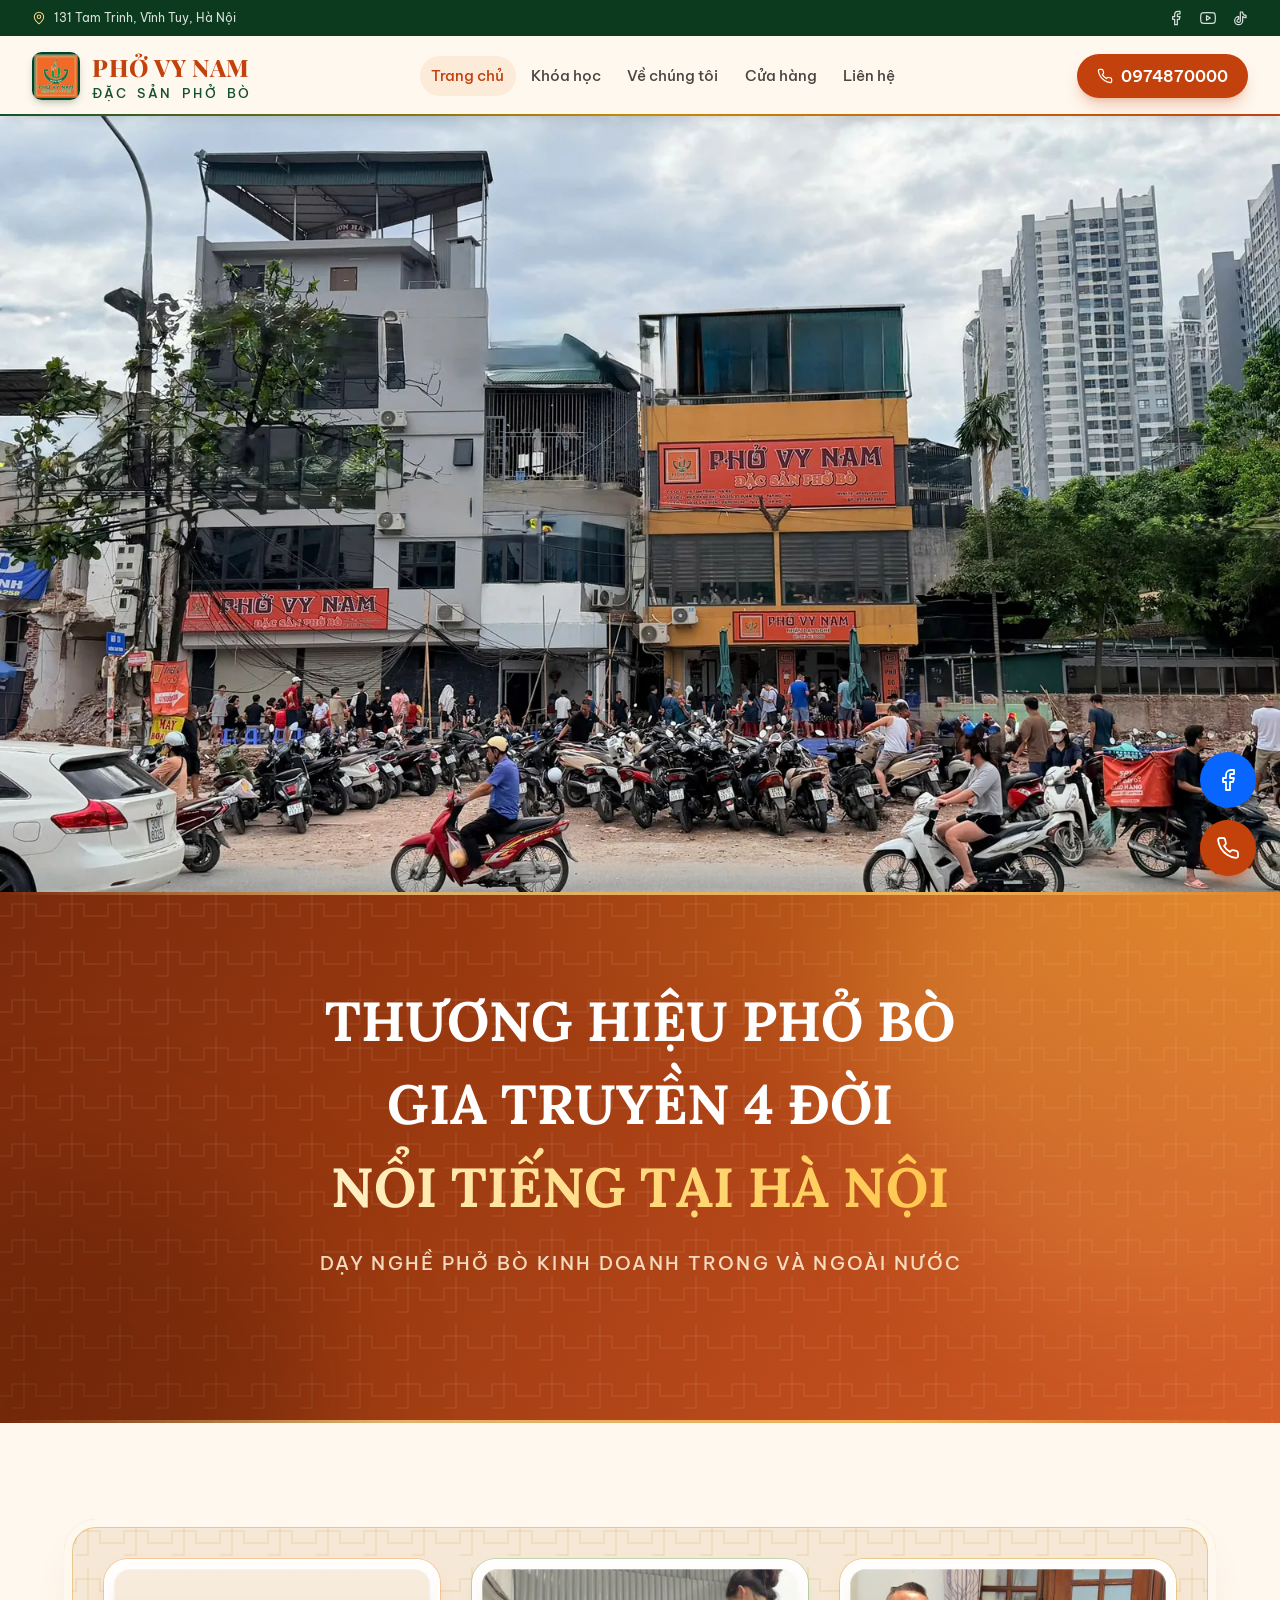
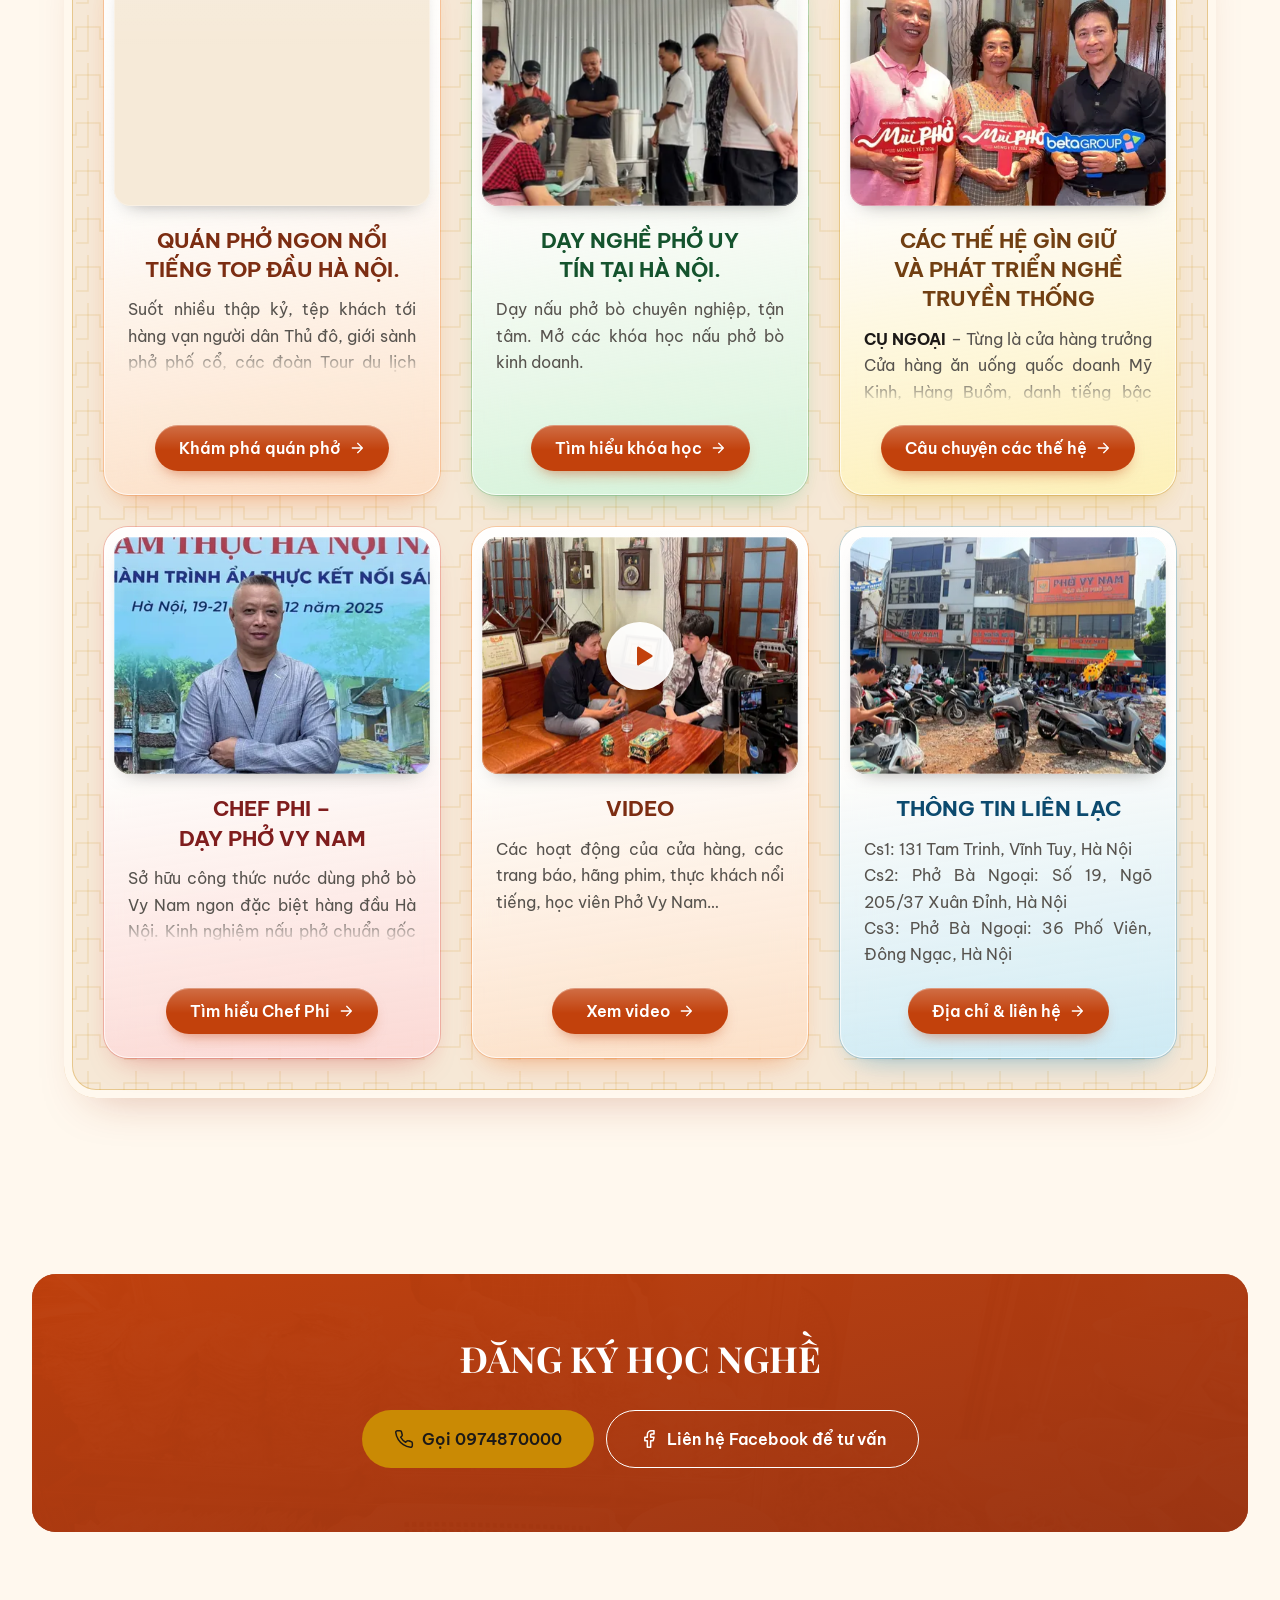
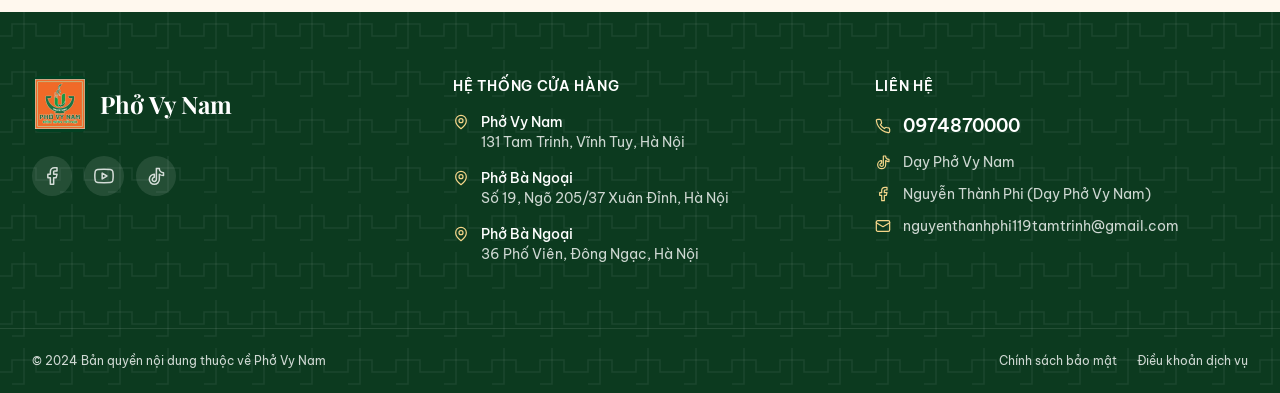
==== commit aac2a12a: "Can giua 3 dong tieu de khoi dau trang chu theo yeu cau khach Co-Authored-By: Claude Opus 5.5 <norep" ====
--- a/index.html
+++ b/index.html
@@ -1,4 +1,4 @@
-<!DOCTYPE html><html lang="vi"> <head><meta charset="utf-8"><meta name="viewport" content="width=device-width, initial-scale=1"><title>Phở Vy Nam</title><meta name="description" content="Dạy nấu phở bò Hà Nội, khóa học nấu phở kinh doanh với công thức phở bò ngon chuẩn vị do bà Vũ chủ quán và Chef Phi Top 1 trường kỹ thuật ăn uống Hà Nội dạy nghề"><meta name="robots" content="index, follow"><link rel="canonical" href="https://dayphovynam.com/"><meta name="theme-color" content="#c2410c"><link rel="icon" type="image/png" href="favicon.png"><link rel="apple-touch-icon" href="apple-touch-icon.png"><link rel="sitemap" href="sitemap-index.xml"><meta property="og:type" content="website"><meta property="og:locale" content="vi_VN"><meta property="og:site_name" content="Phở Vy Nam"><meta property="og:title" content="Phở Vy Nam"><meta property="og:description" content="Dạy nấu phở bò Hà Nội, khóa học nấu phở kinh doanh với công thức phở bò ngon chuẩn vị do bà Vũ chủ quán và Chef Phi Top 1 trường kỹ thuật ăn uống Hà Nội dạy nghề"><meta property="og:url" content="https://dayphovynam.com/"><meta property="og:image" content="https://dayphovynam.com/_astro/og-mat-tien.jpg"><meta name="twitter:card" content="summary_large_image"><link rel="preconnect" href="https://fonts.googleapis.com"><link rel="preconnect" href="https://fonts.gstatic.com" crossorigin><link rel="stylesheet" href="https://fonts.googleapis.com/css2?family=Be+Vietnam+Pro:wght@400;500;600;700&family=Playfair+Display:ital,wght@0,600;0,700;0,800;1,600&family=Lora:wght@700&display=swap"><script type="application/ld+json">{"@context":"https://schema.org","@type":"Organization","@id":"https://dayphovynam.com/#organization","name":"Phở Vy Nam","url":"https://dayphovynam.com","logo":"https://dayphovynam.com/apple-touch-icon.png","foundingDate":"1990","telephone":"0974870000","email":"nguyenthanhphi119tamtrinh@gmail.com","sameAs":["https://www.facebook.com/phovynam","https://www.youtube.com/@dayphovynam","https://www.tiktok.com/@dayphovynam"],"department":[{"@type":"Restaurant","name":"Phở Vy Nam – 131 Tam Trinh","servesCuisine":"Phở bò Hà Nội","telephone":"0974870000","address":{"@type":"PostalAddress","streetAddress":"131 Tam Trinh","addressLocality":"Vĩnh Tuy","addressRegion":"Hà Nội","addressCountry":"VN"}},{"@type":"Restaurant","name":"Phở Bà Ngoại – Số 19, ngõ 205/37 Xuân Đỉnh","servesCuisine":"Phở bò Hà Nội","telephone":"0974870000","address":{"@type":"PostalAddress","streetAddress":"Số 19, ngõ 205/37 Xuân Đỉnh","addressLocality":"Xuân Đỉnh","addressRegion":"Hà Nội","addressCountry":"VN"}},{"@type":"Restaurant","name":"Phở Bà Ngoại – 36 Phố Viên","servesCuisine":"Phở bò Hà Nội","telephone":"0974870000","address":{"@type":"PostalAddress","streetAddress":"36 Phố Viên","addressLocality":"Đông Ngạc","addressRegion":"Hà Nội","addressCountry":"VN"}}]}</script><link rel="stylesheet" href="_astro/chinh-sach-bao-mat.DS66toYi.css"><link rel="stylesheet" href="_astro/dien-thoai.css"><style>.thu-muc-khung{position:relative;max-width:72rem;margin-inline:auto;padding:2.5rem;border-radius:2rem;background-color:#f6e8d6;background-image:url("data:image/svg+xml,%3Csvg xmlns='http://www.w3.org/2000/svg' width='48' height='48' viewBox='0 0 48 48'%3E%3Cpath d='M0 24h12V12h12v24H12' fill='none' stroke='%23ca8a04' stroke-opacity='.14' stroke-width='1.5'/%3E%3Cpath d='M24 0v12h12v12h12' fill='none' stroke='%23ca8a04' stroke-opacity='.14' stroke-width='1.5'/%3E%3C/svg%3E");box-shadow:inset 0 0 0 8px #fff8ee,inset 0 0 0 9px #ca8a0459,0 24px 48px -28px #9a341259}@media (max-width:1023px){.thu-muc-khung{padding:1.75rem}}@media (max-width:639px){.thu-muc-khung{padding:1.125rem;border-radius:1.5rem;box-shadow:inset 0 0 0 5px #fff8ee,inset 0 0 0 6px #ca8a0459,0 18px 36px -24px #9a341259}}.thu-muc-luoi{display:grid;gap:1.5rem}@media (min-width:640px){.thu-muc-luoi{grid-template-columns:repeat(2,minmax(0,1fr))}}@media (min-width:1024px){.thu-muc-luoi{grid-template-columns:repeat(3,minmax(0,1fr));gap:2rem}}.thu-muc{--mau:#f97316;--mau-mo:#fb923c3d;--mau-vien:#f9731647;--mau-bong:#ea580c66;--mau-dam:#7c2d12;position:relative;display:flex;flex-direction:column;overflow:hidden;padding:.625rem;border-radius:1.5rem;background:linear-gradient(172deg,#ffffffd9 0%,#ffffffa6 42%,var(--mau-mo) 100%),#ffffffb3;-webkit-backdrop-filter:blur(16px);backdrop-filter:blur(16px);box-shadow:inset 0 1px 0 #fff,inset 0 0 0 1px #ffffffb3,0 0 0 1px var(--mau-vien),0 18px 34px -20px var(--mau-bong),0 8px 26px -12px var(--mau-mo),0 4px 10px -6px #1c19171f;transition:transform .25s,box-shadow .25s,translate .8s cubic-bezier(.2,.7,.2,1),opacity .8s ease-out;transition-delay:0s,0s,var(--tre,0s),var(--tre,0s)}.thu-muc:hover{transform:translateY(-4px);box-shadow:inset 0 1px 0 #fff,inset 0 0 0 1px #ffffffb3,0 0 0 1px var(--mau),0 26px 44px -20px var(--mau-bong),0 8px 16px -10px #1c191729}.thu-muc:nth-child(2){--mau:#16a34a;--mau-mo:#4ade8038;--mau-vien:#16a34a3d;--mau-bong:#15803d59;--mau-dam:#14532d}.thu-muc:nth-child(3){--mau:#eab308;--mau-mo:#fde04757;--mau-vien:#ca8a0452;--mau-bong:#ca8a0466;--mau-dam:#713f12}.thu-muc:nth-child(4){--mau:#dc2626;--mau-mo:#f871713b;--mau-vien:#dc262640;--mau-bong:#b91c1c59;--mau-dam:#7f1d1d}.thu-muc:nth-child(6){--mau:#0284c7;--mau-mo:#38bdf83d;--mau-vien:#0284c740;--mau-bong:#0369a159;--mau-dam:#0c4a6e}.thu-muc::before{content:"";position:absolute;inset:0;z-index:1;pointer-events:none;background:linear-gradient(110deg,#fff0 30%,#ffffff80 48%,#fff0 66%);translate:-110% 0}@media (prefers-reduced-motion:no-preference){.cho-hien .thu-muc.hien::before{animation:thu-muc-loa 1.3s cubic-bezier(.3,.6,.3,1) calc(var(--tre,0s) + .45s) backwards}}@media (hover:hover) and (prefers-reduced-motion:no-preference){.thu-muc:hover::before{translate:110% 0;transition:translate 1.1s cubic-bezier(.2,.7,.2,1)}}@keyframes thu-muc-loa{from{translate:-110% 0}to{translate:110% 0}}@supports not ((backdrop-filter:blur(1px)) or (-webkit-backdrop-filter:blur(1px))){.thu-muc{background:linear-gradient(172deg,#fff 0%,#fffffff5 42%,var(--mau-mo) 100%),#fff}}.thu-muc:active{transform:scale(.98);box-shadow:0 0 0 2px var(--color-gold),0 0 0 7px #ca8a0438,0 6px 16px -10px #1c191740;transition-duration:.1s,.1s,.8s,.8s}.thu-muc:has(.thu-muc-xem:focus-visible){outline:3px solid var(--color-gold);outline-offset:3px}.thu-muc-anh{position:relative;isolation:isolate;aspect-ratio:4/3;overflow:hidden;border-radius:1rem;background:var(--color-cream-2);box-shadow:0 10px 20px -14px #1c191780}.thu-muc-anh::after{content:"";position:absolute;inset:0;border-radius:inherit;pointer-events:none;box-shadow:inset 0 0 0 1px #ffffff4d;background:linear-gradient(180deg,#ffffff24,#fff0 32%)}.thu-muc-anh img{width:100%;height:100%;object-fit:cover;transition:transform .7s}.thu-muc:hover .thu-muc-anh img{transform:scale(1.05)}.thu-muc-phat{position:absolute;inset:0;margin:auto;display:flex;width:4.25rem;height:4.25rem;align-items:center;justify-content:center;border-radius:9999px;background:#fffffff0;color:var(--color-brand);box-shadow:0 8px 24px #00000059}.thu-muc-phat svg{margin-left:4px}.thu-muc-phat::after{content:"";position:absolute;inset:0;border-radius:inherit}.thu-muc-than{display:flex;flex:1;flex-direction:column;padding:1.25rem .875rem .875rem}.thu-muc-ten{font-family:var(--font-sans);font-size:1.3125rem;font-weight:700;line-height:1.4;text-align:center;color:var(--mau-dam);font-variant-numeric:lining-nums}.thu-muc-chu{margin:.75rem 0 1.25rem;color:var(--color-muted);line-height:1.65;text-align:justify;display:-webkit-box;-webkit-box-orient:vertical;-webkit-line-clamp:3;line-clamp:3;overflow:hidden}.thu-muc-chu.bi-cat{display:block;-webkit-line-clamp:unset;line-clamp:none;max-height:4.95em;-webkit-mask-image:linear-gradient(to bottom,#000 calc(100% - 1.9em),#0000);mask-image:linear-gradient(to bottom,#000 calc(100% - 1.9em),#0000)}.thu-muc-chu--du{display:block;-webkit-line-clamp:unset;line-clamp:none}.thu-muc-xem{margin-top:auto;align-self:center;display:inline-flex;white-space:nowrap;min-width:11rem;min-height:2.875rem;align-items:center;justify-content:center;gap:.5rem;padding:.625rem 1.5rem;border-radius:9999px;background-color:var(--color-brand);background-image:linear-gradient(180deg,#ffffff3d,#fff0 55%);color:#fff;font-weight:600;text-decoration:none;box-shadow:inset 0 1px 0 #ffffff4d,0 8px 16px -8px #c2410ca6;transition:background-color .2s,box-shadow .2s}.thu-muc-xem svg{transition:transform .25s}.thu-muc:hover .thu-muc-xem{background-color:var(--color-brand-dark);box-shadow:inset 0 1px 0 #ffffff40,0 10px 20px -8px #9a3412b3}.thu-muc:hover .thu-muc-xem svg{transform:translateX(4px)}.thu-muc-xem::after{content:"";position:absolute;inset:0}@media (prefers-reduced-motion:no-preference){.cho-hien .thu-muc:not(.hien){opacity:0;translate:0 2rem}.cho-hien .thu-muc.hien .thu-muc-anh img{animation:thu-muc-lia 18s ease-out both}.thu-muc-phat{animation:thu-muc-nhip 1.6s ease-in-out infinite}.thu-muc-phat::after{animation:thu-muc-song 1.6s ease-out infinite}}@keyframes thu-muc-lia{from{scale:1;translate:0 0}to{scale:1.1;translate:-2% -1.5%}}@keyframes thu-muc-nhip{0%,56%,100%{scale:1}14%{scale:1.12}28%{scale:1}42%{scale:1.07}}@keyframes thu-muc-song{0%{box-shadow:0 0 0 0 #ffffffb3}70%,100%{box-shadow:0 0 0 1.25rem #fff0}}@font-face{font-family:"Lora du phong";src:local("Georgia");size-adjust:87%}.hero-chu,.hero-anh-khung{background-color:#9c3a0f;background-image:url("data:image/svg+xml,%3Csvg xmlns='http://www.w3.org/2000/svg' width='48' height='48' viewBox='0 0 48 48'%3E%3Cpath d='M0 24h12V12h12v24H12' fill='none' stroke='%23ffffff' stroke-opacity='.07' stroke-width='1.5'/%3E%3Cpath d='M24 0v12h12v12h12' fill='none' stroke='%23ffffff' stroke-opacity='.07' stroke-width='1.5'/%3E%3C/svg%3E"),radial-gradient(110% 95% at 100% 0%,#fbbf2452,#fbbf2400 58%),linear-gradient(115deg,#7a2a0c 0%,#98380f 32%,#ba4a1b 66%,#d55e28 100%)}.hero-chu>div:nth-child(1){background-color:#ffc4573d}.hero-chu>div:nth-child(2){background-color:#3a110345}.hero-anh{display:block;width:min(100%,calc((100svh - 7.25rem)*1.8));height:auto;max-height:calc(100svh - 7.25rem);margin-inline:auto;object-fit:cover;object-position:50% 20%}.hero-chu::before{top:0}.hero-chu::after{bottom:0}.hero-chu::before,.hero-chu::after{content:"";position:absolute;left:0;right:0;height:3px;background:linear-gradient(90deg,#f5d68a00,#f5d68a 30%,#ffcf6b 70%,#f5d68a00);opacity:.75}.hero-khit{container-type:inline-size;width:min(100%,40rem)}.hero-khit h1{font-family:"Lora","Lora du phong",Georgia,serif;font-weight:700;font-variant-numeric:lining-nums}.hero-khit h1>span{display:block;white-space:nowrap;line-height:1.2;text-align:justify;text-align-last:justify}.hero-khit h1>span{font-size:calc(100cqi / 11.62)}.hero-khit .khit-2{margin-top:.31em;margin-right:-.1em;letter-spacing:.1em}.hero-khit .khit-3{margin-top:.11em;margin-bottom:-.2em;padding-block:.2em;background-image:linear-gradient(90deg,#fff2c9,#ffd877 55%,#ffc64a)}.hero-phu-de{margin-top:1.75rem;margin-right:-.12em;font-size:calc(100cqi / 33.9);font-weight:500;line-height:1.6;letter-spacing:.12em;white-space:nowrap;text-align:justify;text-align-last:justify;color:#fde7cdeb}</style></head> <body class="flex min-h-screen flex-col"> <a href="#main" class="sr-only focus:not-sr-only focus:fixed focus:top-2 focus:left-2 focus:z-[60] focus:rounded focus:bg-white focus:px-4 focus:py-2">
+<!DOCTYPE html><html lang="vi"> <head><meta charset="utf-8"><meta name="viewport" content="width=device-width, initial-scale=1"><title>Phở Vy Nam</title><meta name="description" content="Dạy nấu phở bò Hà Nội, khóa học nấu phở kinh doanh với công thức phở bò ngon chuẩn vị do bà Vũ chủ quán và Chef Phi Top 1 trường kỹ thuật ăn uống Hà Nội dạy nghề"><meta name="robots" content="index, follow"><link rel="canonical" href="https://dayphovynam.com/"><meta name="theme-color" content="#c2410c"><link rel="icon" type="image/png" href="favicon.png"><link rel="apple-touch-icon" href="apple-touch-icon.png"><link rel="sitemap" href="sitemap-index.xml"><meta property="og:type" content="website"><meta property="og:locale" content="vi_VN"><meta property="og:site_name" content="Phở Vy Nam"><meta property="og:title" content="Phở Vy Nam"><meta property="og:description" content="Dạy nấu phở bò Hà Nội, khóa học nấu phở kinh doanh với công thức phở bò ngon chuẩn vị do bà Vũ chủ quán và Chef Phi Top 1 trường kỹ thuật ăn uống Hà Nội dạy nghề"><meta property="og:url" content="https://dayphovynam.com/"><meta property="og:image" content="https://dayphovynam.com/_astro/og-mat-tien.jpg"><meta name="twitter:card" content="summary_large_image"><link rel="preconnect" href="https://fonts.googleapis.com"><link rel="preconnect" href="https://fonts.gstatic.com" crossorigin><link rel="stylesheet" href="https://fonts.googleapis.com/css2?family=Be+Vietnam+Pro:wght@400;500;600;700&family=Playfair+Display:ital,wght@0,600;0,700;0,800;1,600&family=Lora:wght@700&display=swap"><script type="application/ld+json">{"@context":"https://schema.org","@type":"Organization","@id":"https://dayphovynam.com/#organization","name":"Phở Vy Nam","url":"https://dayphovynam.com","logo":"https://dayphovynam.com/apple-touch-icon.png","foundingDate":"1990","telephone":"0974870000","email":"nguyenthanhphi119tamtrinh@gmail.com","sameAs":["https://www.facebook.com/phovynam","https://www.youtube.com/@dayphovynam","https://www.tiktok.com/@dayphovynam"],"department":[{"@type":"Restaurant","name":"Phở Vy Nam – 131 Tam Trinh","servesCuisine":"Phở bò Hà Nội","telephone":"0974870000","address":{"@type":"PostalAddress","streetAddress":"131 Tam Trinh","addressLocality":"Vĩnh Tuy","addressRegion":"Hà Nội","addressCountry":"VN"}},{"@type":"Restaurant","name":"Phở Bà Ngoại – Số 19, ngõ 205/37 Xuân Đỉnh","servesCuisine":"Phở bò Hà Nội","telephone":"0974870000","address":{"@type":"PostalAddress","streetAddress":"Số 19, ngõ 205/37 Xuân Đỉnh","addressLocality":"Xuân Đỉnh","addressRegion":"Hà Nội","addressCountry":"VN"}},{"@type":"Restaurant","name":"Phở Bà Ngoại – 36 Phố Viên","servesCuisine":"Phở bò Hà Nội","telephone":"0974870000","address":{"@type":"PostalAddress","streetAddress":"36 Phố Viên","addressLocality":"Đông Ngạc","addressRegion":"Hà Nội","addressCountry":"VN"}}]}</script><link rel="stylesheet" href="_astro/chinh-sach-bao-mat.DS66toYi.css"><link rel="stylesheet" href="_astro/dien-thoai.css"><style>.thu-muc-khung{position:relative;max-width:72rem;margin-inline:auto;padding:2.5rem;border-radius:2rem;background-color:#f6e8d6;background-image:url("data:image/svg+xml,%3Csvg xmlns='http://www.w3.org/2000/svg' width='48' height='48' viewBox='0 0 48 48'%3E%3Cpath d='M0 24h12V12h12v24H12' fill='none' stroke='%23ca8a04' stroke-opacity='.14' stroke-width='1.5'/%3E%3Cpath d='M24 0v12h12v12h12' fill='none' stroke='%23ca8a04' stroke-opacity='.14' stroke-width='1.5'/%3E%3C/svg%3E");box-shadow:inset 0 0 0 8px #fff8ee,inset 0 0 0 9px #ca8a0459,0 24px 48px -28px #9a341259}@media (max-width:1023px){.thu-muc-khung{padding:1.75rem}}@media (max-width:639px){.thu-muc-khung{padding:1.125rem;border-radius:1.5rem;box-shadow:inset 0 0 0 5px #fff8ee,inset 0 0 0 6px #ca8a0459,0 18px 36px -24px #9a341259}}.thu-muc-luoi{display:grid;gap:1.5rem}@media (min-width:640px){.thu-muc-luoi{grid-template-columns:repeat(2,minmax(0,1fr))}}@media (min-width:1024px){.thu-muc-luoi{grid-template-columns:repeat(3,minmax(0,1fr));gap:2rem}}.thu-muc{--mau:#f97316;--mau-mo:#fb923c3d;--mau-vien:#f9731647;--mau-bong:#ea580c66;--mau-dam:#7c2d12;position:relative;display:flex;flex-direction:column;overflow:hidden;padding:.625rem;border-radius:1.5rem;background:linear-gradient(172deg,#ffffffd9 0%,#ffffffa6 42%,var(--mau-mo) 100%),#ffffffb3;-webkit-backdrop-filter:blur(16px);backdrop-filter:blur(16px);box-shadow:inset 0 1px 0 #fff,inset 0 0 0 1px #ffffffb3,0 0 0 1px var(--mau-vien),0 18px 34px -20px var(--mau-bong),0 8px 26px -12px var(--mau-mo),0 4px 10px -6px #1c19171f;transition:transform .25s,box-shadow .25s,translate .8s cubic-bezier(.2,.7,.2,1),opacity .8s ease-out;transition-delay:0s,0s,var(--tre,0s),var(--tre,0s)}.thu-muc:hover{transform:translateY(-4px);box-shadow:inset 0 1px 0 #fff,inset 0 0 0 1px #ffffffb3,0 0 0 1px var(--mau),0 26px 44px -20px var(--mau-bong),0 8px 16px -10px #1c191729}.thu-muc:nth-child(2){--mau:#16a34a;--mau-mo:#4ade8038;--mau-vien:#16a34a3d;--mau-bong:#15803d59;--mau-dam:#14532d}.thu-muc:nth-child(3){--mau:#eab308;--mau-mo:#fde04757;--mau-vien:#ca8a0452;--mau-bong:#ca8a0466;--mau-dam:#713f12}.thu-muc:nth-child(4){--mau:#dc2626;--mau-mo:#f871713b;--mau-vien:#dc262640;--mau-bong:#b91c1c59;--mau-dam:#7f1d1d}.thu-muc:nth-child(6){--mau:#0284c7;--mau-mo:#38bdf83d;--mau-vien:#0284c740;--mau-bong:#0369a159;--mau-dam:#0c4a6e}.thu-muc::before{content:"";position:absolute;inset:0;z-index:1;pointer-events:none;background:linear-gradient(110deg,#fff0 30%,#ffffff80 48%,#fff0 66%);translate:-110% 0}@media (prefers-reduced-motion:no-preference){.cho-hien .thu-muc.hien::before{animation:thu-muc-loa 1.3s cubic-bezier(.3,.6,.3,1) calc(var(--tre,0s) + .45s) backwards}}@media (hover:hover) and (prefers-reduced-motion:no-preference){.thu-muc:hover::before{translate:110% 0;transition:translate 1.1s cubic-bezier(.2,.7,.2,1)}}@keyframes thu-muc-loa{from{translate:-110% 0}to{translate:110% 0}}@supports not ((backdrop-filter:blur(1px)) or (-webkit-backdrop-filter:blur(1px))){.thu-muc{background:linear-gradient(172deg,#fff 0%,#fffffff5 42%,var(--mau-mo) 100%),#fff}}.thu-muc:active{transform:scale(.98);box-shadow:0 0 0 2px var(--color-gold),0 0 0 7px #ca8a0438,0 6px 16px -10px #1c191740;transition-duration:.1s,.1s,.8s,.8s}.thu-muc:has(.thu-muc-xem:focus-visible){outline:3px solid var(--color-gold);outline-offset:3px}.thu-muc-anh{position:relative;isolation:isolate;aspect-ratio:4/3;overflow:hidden;border-radius:1rem;background:var(--color-cream-2);box-shadow:0 10px 20px -14px #1c191780}.thu-muc-anh::after{content:"";position:absolute;inset:0;border-radius:inherit;pointer-events:none;box-shadow:inset 0 0 0 1px #ffffff4d;background:linear-gradient(180deg,#ffffff24,#fff0 32%)}.thu-muc-anh img{width:100%;height:100%;object-fit:cover;transition:transform .7s}.thu-muc:hover .thu-muc-anh img{transform:scale(1.05)}.thu-muc-phat{position:absolute;inset:0;margin:auto;display:flex;width:4.25rem;height:4.25rem;align-items:center;justify-content:center;border-radius:9999px;background:#fffffff0;color:var(--color-brand);box-shadow:0 8px 24px #00000059}.thu-muc-phat svg{margin-left:4px}.thu-muc-phat::after{content:"";position:absolute;inset:0;border-radius:inherit}.thu-muc-than{display:flex;flex:1;flex-direction:column;padding:1.25rem .875rem .875rem}.thu-muc-ten{font-family:var(--font-sans);font-size:1.3125rem;font-weight:700;line-height:1.4;text-align:center;color:var(--mau-dam);font-variant-numeric:lining-nums}.thu-muc-chu{margin:.75rem 0 1.25rem;color:var(--color-muted);line-height:1.65;text-align:justify;display:-webkit-box;-webkit-box-orient:vertical;-webkit-line-clamp:3;line-clamp:3;overflow:hidden}.thu-muc-chu.bi-cat{display:block;-webkit-line-clamp:unset;line-clamp:none;max-height:4.95em;-webkit-mask-image:linear-gradient(to bottom,#000 calc(100% - 1.9em),#0000);mask-image:linear-gradient(to bottom,#000 calc(100% - 1.9em),#0000)}.thu-muc-chu--du{display:block;-webkit-line-clamp:unset;line-clamp:none}.thu-muc-xem{margin-top:auto;align-self:center;display:inline-flex;white-space:nowrap;min-width:11rem;min-height:2.875rem;align-items:center;justify-content:center;gap:.5rem;padding:.625rem 1.5rem;border-radius:9999px;background-color:var(--color-brand);background-image:linear-gradient(180deg,#ffffff3d,#fff0 55%);color:#fff;font-weight:600;text-decoration:none;box-shadow:inset 0 1px 0 #ffffff4d,0 8px 16px -8px #c2410ca6;transition:background-color .2s,box-shadow .2s}.thu-muc-xem svg{transition:transform .25s}.thu-muc:hover .thu-muc-xem{background-color:var(--color-brand-dark);box-shadow:inset 0 1px 0 #ffffff40,0 10px 20px -8px #9a3412b3}.thu-muc:hover .thu-muc-xem svg{transform:translateX(4px)}.thu-muc-xem::after{content:"";position:absolute;inset:0}@media (prefers-reduced-motion:no-preference){.cho-hien .thu-muc:not(.hien){opacity:0;translate:0 2rem}.cho-hien .thu-muc.hien .thu-muc-anh img{animation:thu-muc-lia 18s ease-out both}.thu-muc-phat{animation:thu-muc-nhip 1.6s ease-in-out infinite}.thu-muc-phat::after{animation:thu-muc-song 1.6s ease-out infinite}}@keyframes thu-muc-lia{from{scale:1;translate:0 0}to{scale:1.1;translate:-2% -1.5%}}@keyframes thu-muc-nhip{0%,56%,100%{scale:1}14%{scale:1.12}28%{scale:1}42%{scale:1.07}}@keyframes thu-muc-song{0%{box-shadow:0 0 0 0 #ffffffb3}70%,100%{box-shadow:0 0 0 1.25rem #fff0}}@font-face{font-family:"Lora du phong";src:local("Georgia");size-adjust:87%}.hero-chu,.hero-anh-khung{background-color:#9c3a0f;background-image:url("data:image/svg+xml,%3Csvg xmlns='http://www.w3.org/2000/svg' width='48' height='48' viewBox='0 0 48 48'%3E%3Cpath d='M0 24h12V12h12v24H12' fill='none' stroke='%23ffffff' stroke-opacity='.07' stroke-width='1.5'/%3E%3Cpath d='M24 0v12h12v12h12' fill='none' stroke='%23ffffff' stroke-opacity='.07' stroke-width='1.5'/%3E%3C/svg%3E"),radial-gradient(110% 95% at 100% 0%,#fbbf2452,#fbbf2400 58%),linear-gradient(115deg,#7a2a0c 0%,#98380f 32%,#ba4a1b 66%,#d55e28 100%)}.hero-chu>div:nth-child(1){background-color:#ffc4573d}.hero-chu>div:nth-child(2){background-color:#3a110345}.hero-anh{display:block;width:min(100%,calc((100svh - 7.25rem)*1.8));height:auto;max-height:calc(100svh - 7.25rem);margin-inline:auto;object-fit:cover;object-position:50% 20%}.hero-chu::before{top:0}.hero-chu::after{bottom:0}.hero-chu::before,.hero-chu::after{content:"";position:absolute;left:0;right:0;height:3px;background:linear-gradient(90deg,#f5d68a00,#f5d68a 30%,#ffcf6b 70%,#f5d68a00);opacity:.75}.hero-khit{container-type:inline-size;width:min(100%,40rem);margin-inline:auto}.hero-khit h1{font-family:"Lora","Lora du phong",Georgia,serif;font-weight:700;font-variant-numeric:lining-nums}.hero-khit h1>span{display:block;white-space:nowrap;line-height:1.2;text-align:center}.hero-khit h1>span{font-size:calc(100cqi / 11.62)}.hero-khit .khit-2{margin-top:.31em}.hero-khit .khit-3{margin-top:.11em;margin-bottom:-.2em;padding-block:.2em;background-image:linear-gradient(90deg,#fff2c9,#ffd877 55%,#ffc64a)}.hero-phu-de{margin-top:1.75rem;margin-right:-.12em;font-size:calc(100cqi / 33.9);font-weight:500;line-height:1.6;letter-spacing:.12em;white-space:nowrap;text-align:justify;text-align-last:justify;color:#fde7cdeb}</style></head> <body class="flex min-h-screen flex-col"> <a href="#main" class="sr-only focus:not-sr-only focus:fixed focus:top-2 focus:left-2 focus:z-[60] focus:rounded focus:bg-white focus:px-4 focus:py-2">
 Bỏ qua và tới nội dung chính
 </a> <header class="sticky top-0 z-50 border-b border-line/70 bg-cream/90 backdrop-blur-md"> <!-- Thanh thông tin trên cùng --> <div class="hidden bg-forest-dark text-xs text-white/85 md:block"> <div class="container-x flex h-9 items-center justify-between"> <p class="flex items-center gap-2"> <svg class="h-3.5 w-3.5 text-gold-light" viewBox="0 0 24 24" fill="none" stroke="currentColor" stroke-width="1.8" stroke-linecap="round" stroke-linejoin="round" aria-hidden="true"><path d="M20 10c0 6-8 12-8 12s-8-6-8-12a8 8 0 0 1 16 0z"/><circle cx="12" cy="10" r="3"/></svg>
 131 Tam Trinh, Vĩnh Tuy, Hà Nội
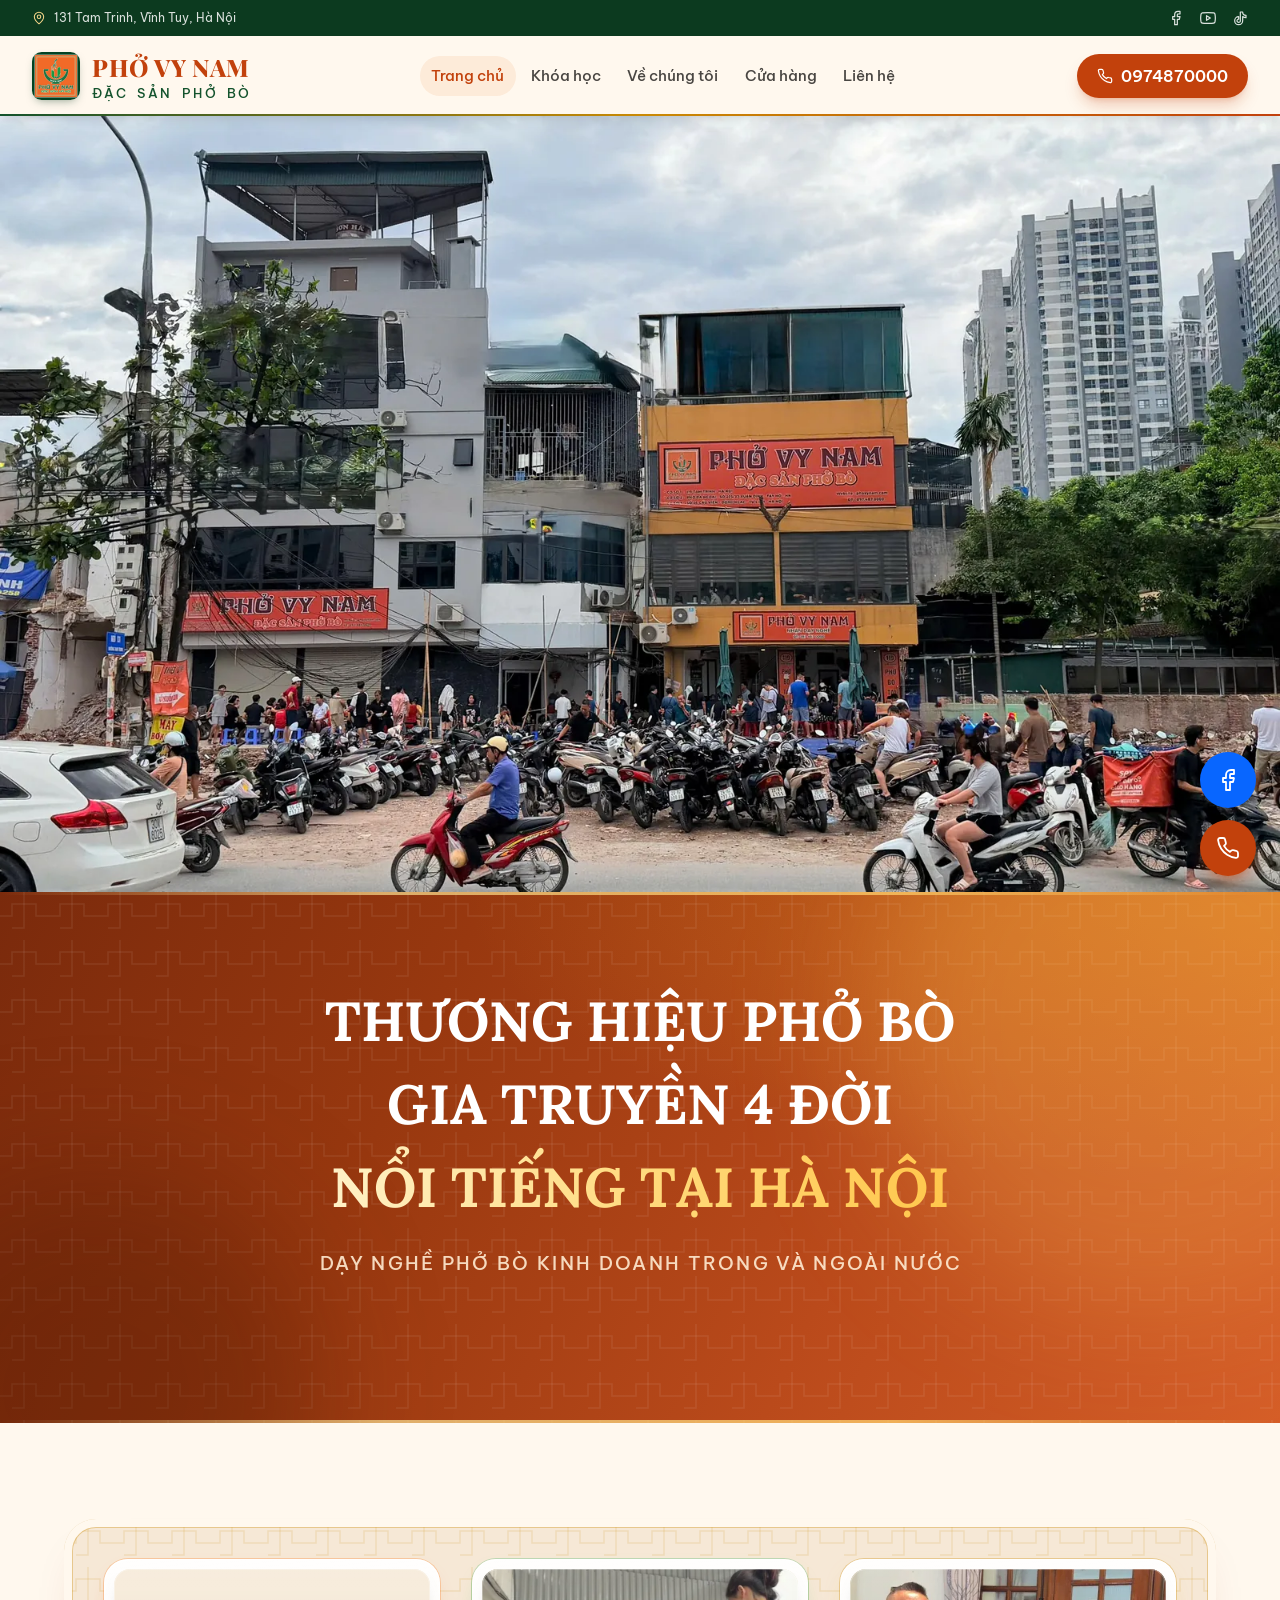
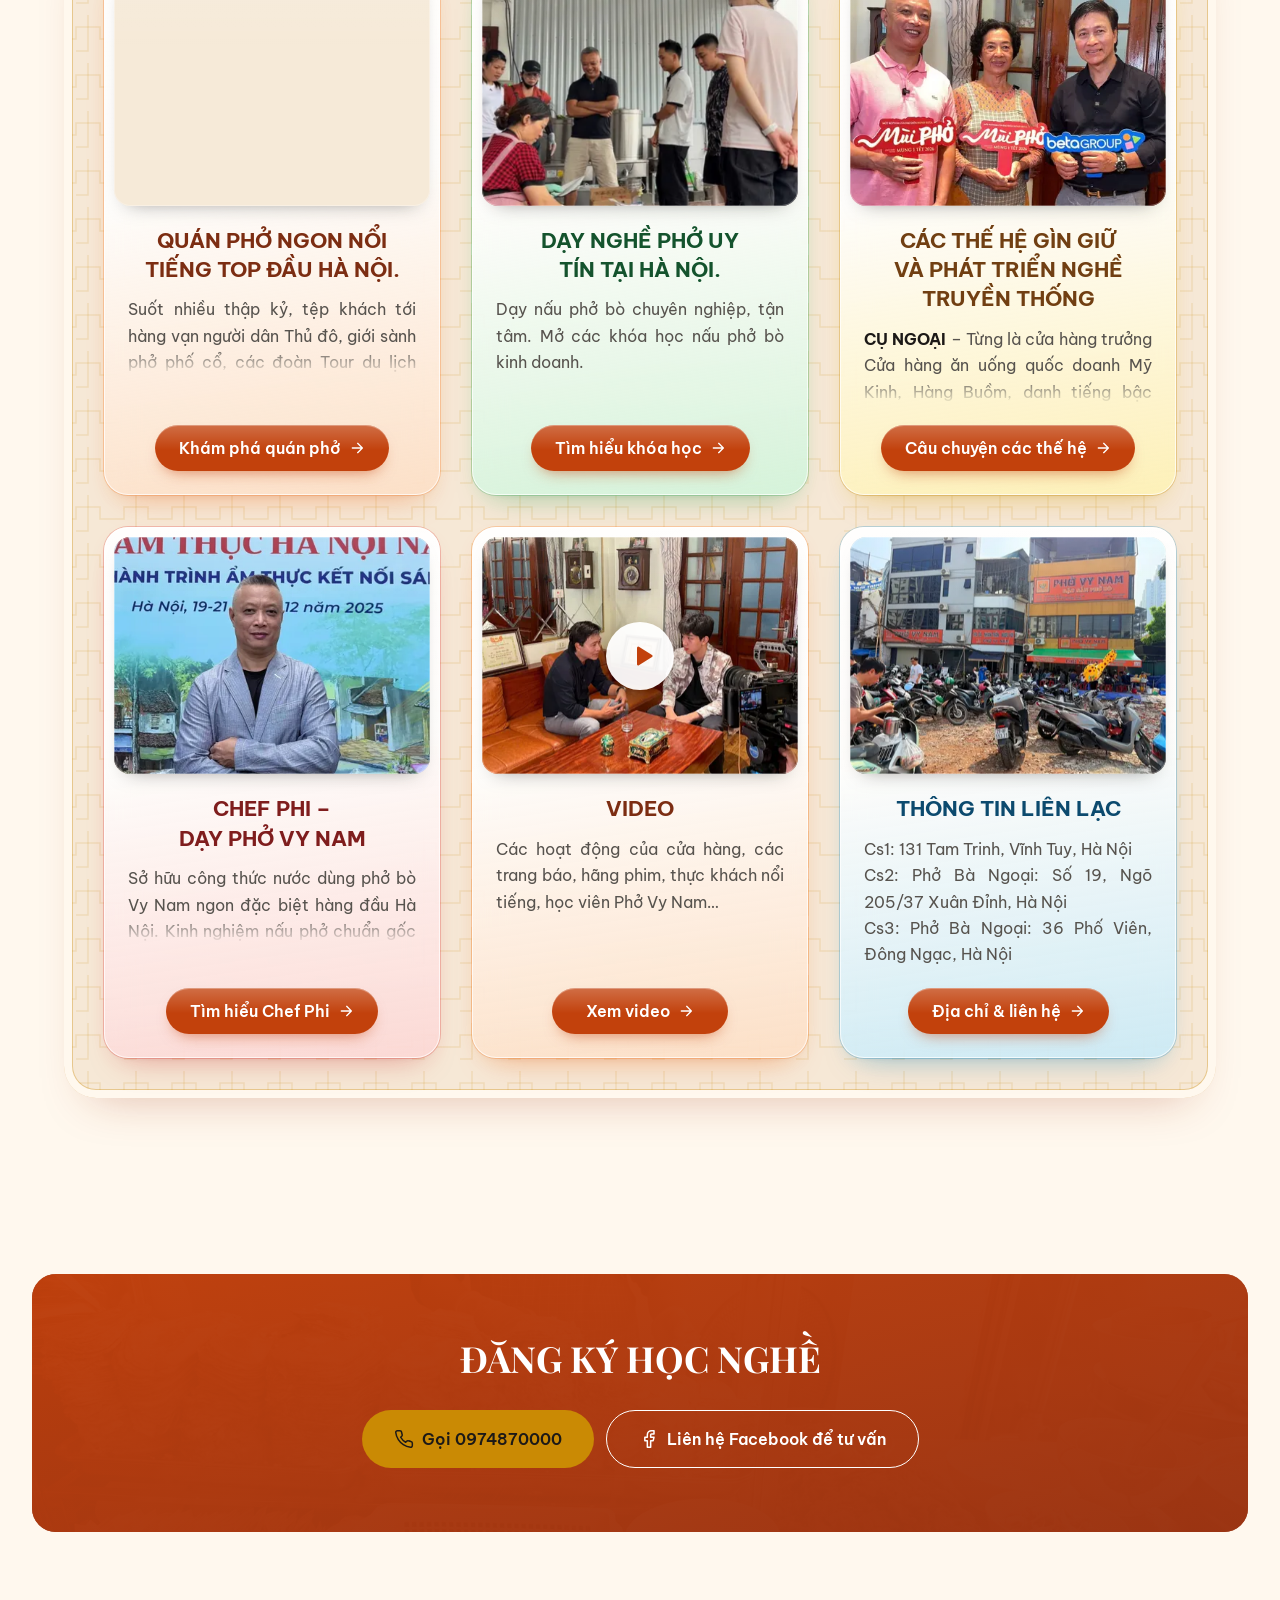
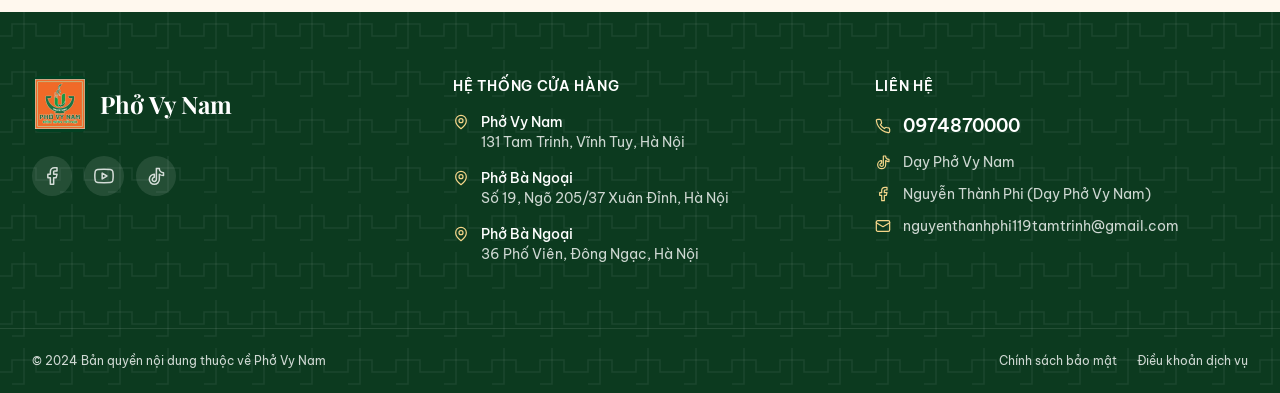
==== commit 86029565: "Them 6 hieu ung: chuyen trang muot, trang con hien dan, dong thoi gian tu ve, tieu de hien tung dong" ====
--- a/index.html
+++ b/index.html
@@ -1,6 +1,6 @@
-<!DOCTYPE html><html lang="vi"> <head><meta charset="utf-8"><meta name="viewport" content="width=device-width, initial-scale=1"><title>Phở Vy Nam</title><meta name="description" content="Dạy nấu phở bò Hà Nội, khóa học nấu phở kinh doanh với công thức phở bò ngon chuẩn vị do bà Vũ chủ quán và Chef Phi Top 1 trường kỹ thuật ăn uống Hà Nội dạy nghề"><meta name="robots" content="index, follow"><link rel="canonical" href="https://dayphovynam.com/"><meta name="theme-color" content="#c2410c"><link rel="icon" type="image/png" href="favicon.png"><link rel="apple-touch-icon" href="apple-touch-icon.png"><link rel="sitemap" href="sitemap-index.xml"><meta property="og:type" content="website"><meta property="og:locale" content="vi_VN"><meta property="og:site_name" content="Phở Vy Nam"><meta property="og:title" content="Phở Vy Nam"><meta property="og:description" content="Dạy nấu phở bò Hà Nội, khóa học nấu phở kinh doanh với công thức phở bò ngon chuẩn vị do bà Vũ chủ quán và Chef Phi Top 1 trường kỹ thuật ăn uống Hà Nội dạy nghề"><meta property="og:url" content="https://dayphovynam.com/"><meta property="og:image" content="https://dayphovynam.com/_astro/og-mat-tien.jpg"><meta name="twitter:card" content="summary_large_image"><link rel="preconnect" href="https://fonts.googleapis.com"><link rel="preconnect" href="https://fonts.gstatic.com" crossorigin><link rel="stylesheet" href="https://fonts.googleapis.com/css2?family=Be+Vietnam+Pro:wght@400;500;600;700&family=Playfair+Display:ital,wght@0,600;0,700;0,800;1,600&family=Lora:wght@700&display=swap"><script type="application/ld+json">{"@context":"https://schema.org","@type":"Organization","@id":"https://dayphovynam.com/#organization","name":"Phở Vy Nam","url":"https://dayphovynam.com","logo":"https://dayphovynam.com/apple-touch-icon.png","foundingDate":"1990","telephone":"0974870000","email":"nguyenthanhphi119tamtrinh@gmail.com","sameAs":["https://www.facebook.com/phovynam","https://www.youtube.com/@dayphovynam","https://www.tiktok.com/@dayphovynam"],"department":[{"@type":"Restaurant","name":"Phở Vy Nam – 131 Tam Trinh","servesCuisine":"Phở bò Hà Nội","telephone":"0974870000","address":{"@type":"PostalAddress","streetAddress":"131 Tam Trinh","addressLocality":"Vĩnh Tuy","addressRegion":"Hà Nội","addressCountry":"VN"}},{"@type":"Restaurant","name":"Phở Bà Ngoại – Số 19, ngõ 205/37 Xuân Đỉnh","servesCuisine":"Phở bò Hà Nội","telephone":"0974870000","address":{"@type":"PostalAddress","streetAddress":"Số 19, ngõ 205/37 Xuân Đỉnh","addressLocality":"Xuân Đỉnh","addressRegion":"Hà Nội","addressCountry":"VN"}},{"@type":"Restaurant","name":"Phở Bà Ngoại – 36 Phố Viên","servesCuisine":"Phở bò Hà Nội","telephone":"0974870000","address":{"@type":"PostalAddress","streetAddress":"36 Phố Viên","addressLocality":"Đông Ngạc","addressRegion":"Hà Nội","addressCountry":"VN"}}]}</script><link rel="stylesheet" href="_astro/chinh-sach-bao-mat.DS66toYi.css"><link rel="stylesheet" href="_astro/dien-thoai.css"><style>.thu-muc-khung{position:relative;max-width:72rem;margin-inline:auto;padding:2.5rem;border-radius:2rem;background-color:#f6e8d6;background-image:url("data:image/svg+xml,%3Csvg xmlns='http://www.w3.org/2000/svg' width='48' height='48' viewBox='0 0 48 48'%3E%3Cpath d='M0 24h12V12h12v24H12' fill='none' stroke='%23ca8a04' stroke-opacity='.14' stroke-width='1.5'/%3E%3Cpath d='M24 0v12h12v12h12' fill='none' stroke='%23ca8a04' stroke-opacity='.14' stroke-width='1.5'/%3E%3C/svg%3E");box-shadow:inset 0 0 0 8px #fff8ee,inset 0 0 0 9px #ca8a0459,0 24px 48px -28px #9a341259}@media (max-width:1023px){.thu-muc-khung{padding:1.75rem}}@media (max-width:639px){.thu-muc-khung{padding:1.125rem;border-radius:1.5rem;box-shadow:inset 0 0 0 5px #fff8ee,inset 0 0 0 6px #ca8a0459,0 18px 36px -24px #9a341259}}.thu-muc-luoi{display:grid;gap:1.5rem}@media (min-width:640px){.thu-muc-luoi{grid-template-columns:repeat(2,minmax(0,1fr))}}@media (min-width:1024px){.thu-muc-luoi{grid-template-columns:repeat(3,minmax(0,1fr));gap:2rem}}.thu-muc{--mau:#f97316;--mau-mo:#fb923c3d;--mau-vien:#f9731647;--mau-bong:#ea580c66;--mau-dam:#7c2d12;position:relative;display:flex;flex-direction:column;overflow:hidden;padding:.625rem;border-radius:1.5rem;background:linear-gradient(172deg,#ffffffd9 0%,#ffffffa6 42%,var(--mau-mo) 100%),#ffffffb3;-webkit-backdrop-filter:blur(16px);backdrop-filter:blur(16px);box-shadow:inset 0 1px 0 #fff,inset 0 0 0 1px #ffffffb3,0 0 0 1px var(--mau-vien),0 18px 34px -20px var(--mau-bong),0 8px 26px -12px var(--mau-mo),0 4px 10px -6px #1c19171f;transition:transform .25s,box-shadow .25s,translate .8s cubic-bezier(.2,.7,.2,1),opacity .8s ease-out;transition-delay:0s,0s,var(--tre,0s),var(--tre,0s)}.thu-muc:hover{transform:translateY(-4px);box-shadow:inset 0 1px 0 #fff,inset 0 0 0 1px #ffffffb3,0 0 0 1px var(--mau),0 26px 44px -20px var(--mau-bong),0 8px 16px -10px #1c191729}.thu-muc:nth-child(2){--mau:#16a34a;--mau-mo:#4ade8038;--mau-vien:#16a34a3d;--mau-bong:#15803d59;--mau-dam:#14532d}.thu-muc:nth-child(3){--mau:#eab308;--mau-mo:#fde04757;--mau-vien:#ca8a0452;--mau-bong:#ca8a0466;--mau-dam:#713f12}.thu-muc:nth-child(4){--mau:#dc2626;--mau-mo:#f871713b;--mau-vien:#dc262640;--mau-bong:#b91c1c59;--mau-dam:#7f1d1d}.thu-muc:nth-child(6){--mau:#0284c7;--mau-mo:#38bdf83d;--mau-vien:#0284c740;--mau-bong:#0369a159;--mau-dam:#0c4a6e}.thu-muc::before{content:"";position:absolute;inset:0;z-index:1;pointer-events:none;background:linear-gradient(110deg,#fff0 30%,#ffffff80 48%,#fff0 66%);translate:-110% 0}@media (prefers-reduced-motion:no-preference){.cho-hien .thu-muc.hien::before{animation:thu-muc-loa 1.3s cubic-bezier(.3,.6,.3,1) calc(var(--tre,0s) + .45s) backwards}}@media (hover:hover) and (prefers-reduced-motion:no-preference){.thu-muc:hover::before{translate:110% 0;transition:translate 1.1s cubic-bezier(.2,.7,.2,1)}}@keyframes thu-muc-loa{from{translate:-110% 0}to{translate:110% 0}}@supports not ((backdrop-filter:blur(1px)) or (-webkit-backdrop-filter:blur(1px))){.thu-muc{background:linear-gradient(172deg,#fff 0%,#fffffff5 42%,var(--mau-mo) 100%),#fff}}.thu-muc:active{transform:scale(.98);box-shadow:0 0 0 2px var(--color-gold),0 0 0 7px #ca8a0438,0 6px 16px -10px #1c191740;transition-duration:.1s,.1s,.8s,.8s}.thu-muc:has(.thu-muc-xem:focus-visible){outline:3px solid var(--color-gold);outline-offset:3px}.thu-muc-anh{position:relative;isolation:isolate;aspect-ratio:4/3;overflow:hidden;border-radius:1rem;background:var(--color-cream-2);box-shadow:0 10px 20px -14px #1c191780}.thu-muc-anh::after{content:"";position:absolute;inset:0;border-radius:inherit;pointer-events:none;box-shadow:inset 0 0 0 1px #ffffff4d;background:linear-gradient(180deg,#ffffff24,#fff0 32%)}.thu-muc-anh img{width:100%;height:100%;object-fit:cover;transition:transform .7s}.thu-muc:hover .thu-muc-anh img{transform:scale(1.05)}.thu-muc-phat{position:absolute;inset:0;margin:auto;display:flex;width:4.25rem;height:4.25rem;align-items:center;justify-content:center;border-radius:9999px;background:#fffffff0;color:var(--color-brand);box-shadow:0 8px 24px #00000059}.thu-muc-phat svg{margin-left:4px}.thu-muc-phat::after{content:"";position:absolute;inset:0;border-radius:inherit}.thu-muc-than{display:flex;flex:1;flex-direction:column;padding:1.25rem .875rem .875rem}.thu-muc-ten{font-family:var(--font-sans);font-size:1.3125rem;font-weight:700;line-height:1.4;text-align:center;color:var(--mau-dam);font-variant-numeric:lining-nums}.thu-muc-chu{margin:.75rem 0 1.25rem;color:var(--color-muted);line-height:1.65;text-align:justify;display:-webkit-box;-webkit-box-orient:vertical;-webkit-line-clamp:3;line-clamp:3;overflow:hidden}.thu-muc-chu.bi-cat{display:block;-webkit-line-clamp:unset;line-clamp:none;max-height:4.95em;-webkit-mask-image:linear-gradient(to bottom,#000 calc(100% - 1.9em),#0000);mask-image:linear-gradient(to bottom,#000 calc(100% - 1.9em),#0000)}.thu-muc-chu--du{display:block;-webkit-line-clamp:unset;line-clamp:none}.thu-muc-xem{margin-top:auto;align-self:center;display:inline-flex;white-space:nowrap;min-width:11rem;min-height:2.875rem;align-items:center;justify-content:center;gap:.5rem;padding:.625rem 1.5rem;border-radius:9999px;background-color:var(--color-brand);background-image:linear-gradient(180deg,#ffffff3d,#fff0 55%);color:#fff;font-weight:600;text-decoration:none;box-shadow:inset 0 1px 0 #ffffff4d,0 8px 16px -8px #c2410ca6;transition:background-color .2s,box-shadow .2s}.thu-muc-xem svg{transition:transform .25s}.thu-muc:hover .thu-muc-xem{background-color:var(--color-brand-dark);box-shadow:inset 0 1px 0 #ffffff40,0 10px 20px -8px #9a3412b3}.thu-muc:hover .thu-muc-xem svg{transform:translateX(4px)}.thu-muc-xem::after{content:"";position:absolute;inset:0}@media (prefers-reduced-motion:no-preference){.cho-hien .thu-muc:not(.hien){opacity:0;translate:0 2rem}.cho-hien .thu-muc.hien .thu-muc-anh img{animation:thu-muc-lia 18s ease-out both}.thu-muc-phat{animation:thu-muc-nhip 1.6s ease-in-out infinite}.thu-muc-phat::after{animation:thu-muc-song 1.6s ease-out infinite}}@keyframes thu-muc-lia{from{scale:1;translate:0 0}to{scale:1.1;translate:-2% -1.5%}}@keyframes thu-muc-nhip{0%,56%,100%{scale:1}14%{scale:1.12}28%{scale:1}42%{scale:1.07}}@keyframes thu-muc-song{0%{box-shadow:0 0 0 0 #ffffffb3}70%,100%{box-shadow:0 0 0 1.25rem #fff0}}@font-face{font-family:"Lora du phong";src:local("Georgia");size-adjust:87%}.hero-chu,.hero-anh-khung{background-color:#9c3a0f;background-image:url("data:image/svg+xml,%3Csvg xmlns='http://www.w3.org/2000/svg' width='48' height='48' viewBox='0 0 48 48'%3E%3Cpath d='M0 24h12V12h12v24H12' fill='none' stroke='%23ffffff' stroke-opacity='.07' stroke-width='1.5'/%3E%3Cpath d='M24 0v12h12v12h12' fill='none' stroke='%23ffffff' stroke-opacity='.07' stroke-width='1.5'/%3E%3C/svg%3E"),radial-gradient(110% 95% at 100% 0%,#fbbf2452,#fbbf2400 58%),linear-gradient(115deg,#7a2a0c 0%,#98380f 32%,#ba4a1b 66%,#d55e28 100%)}.hero-chu>div:nth-child(1){background-color:#ffc4573d}.hero-chu>div:nth-child(2){background-color:#3a110345}.hero-anh{display:block;width:min(100%,calc((100svh - 7.25rem)*1.8));height:auto;max-height:calc(100svh - 7.25rem);margin-inline:auto;object-fit:cover;object-position:50% 20%}.hero-chu::before{top:0}.hero-chu::after{bottom:0}.hero-chu::before,.hero-chu::after{content:"";position:absolute;left:0;right:0;height:3px;background:linear-gradient(90deg,#f5d68a00,#f5d68a 30%,#ffcf6b 70%,#f5d68a00);opacity:.75}.hero-khit{container-type:inline-size;width:min(100%,40rem);margin-inline:auto}.hero-khit h1{font-family:"Lora","Lora du phong",Georgia,serif;font-weight:700;font-variant-numeric:lining-nums}.hero-khit h1>span{display:block;white-space:nowrap;line-height:1.2;text-align:center}.hero-khit h1>span{font-size:calc(100cqi / 11.62)}.hero-khit .khit-2{margin-top:.31em}.hero-khit .khit-3{margin-top:.11em;margin-bottom:-.2em;padding-block:.2em;background-image:linear-gradient(90deg,#fff2c9,#ffd877 55%,#ffc64a)}.hero-phu-de{margin-top:1.75rem;margin-right:-.12em;font-size:calc(100cqi / 33.9);font-weight:500;line-height:1.6;letter-spacing:.12em;white-space:nowrap;text-align:justify;text-align-last:justify;color:#fde7cdeb}</style></head> <body class="flex min-h-screen flex-col"> <a href="#main" class="sr-only focus:not-sr-only focus:fixed focus:top-2 focus:left-2 focus:z-[60] focus:rounded focus:bg-white focus:px-4 focus:py-2">
+<!DOCTYPE html><html lang="vi"> <head><meta charset="utf-8"><meta name="viewport" content="width=device-width, initial-scale=1"><title>Phở Vy Nam</title><meta name="description" content="Dạy nấu phở bò Hà Nội, khóa học nấu phở kinh doanh với công thức phở bò ngon chuẩn vị do bà Vũ chủ quán và Chef Phi Top 1 trường kỹ thuật ăn uống Hà Nội dạy nghề"><meta name="robots" content="index, follow"><link rel="canonical" href="https://dayphovynam.com/"><meta name="theme-color" content="#c2410c"><link rel="icon" type="image/png" href="favicon.png"><link rel="apple-touch-icon" href="apple-touch-icon.png"><link rel="sitemap" href="sitemap-index.xml"><meta property="og:type" content="website"><meta property="og:locale" content="vi_VN"><meta property="og:site_name" content="Phở Vy Nam"><meta property="og:title" content="Phở Vy Nam"><meta property="og:description" content="Dạy nấu phở bò Hà Nội, khóa học nấu phở kinh doanh với công thức phở bò ngon chuẩn vị do bà Vũ chủ quán và Chef Phi Top 1 trường kỹ thuật ăn uống Hà Nội dạy nghề"><meta property="og:url" content="https://dayphovynam.com/"><meta property="og:image" content="https://dayphovynam.com/_astro/og-mat-tien.jpg"><meta name="twitter:card" content="summary_large_image"><link rel="preconnect" href="https://fonts.googleapis.com"><link rel="preconnect" href="https://fonts.gstatic.com" crossorigin><link rel="stylesheet" href="https://fonts.googleapis.com/css2?family=Be+Vietnam+Pro:wght@400;500;600;700&family=Playfair+Display:ital,wght@0,600;0,700;0,800;1,600&family=Lora:wght@700&display=swap"><script type="application/ld+json">{"@context":"https://schema.org","@type":"Organization","@id":"https://dayphovynam.com/#organization","name":"Phở Vy Nam","url":"https://dayphovynam.com","logo":"https://dayphovynam.com/apple-touch-icon.png","foundingDate":"1990","telephone":"0974870000","email":"nguyenthanhphi119tamtrinh@gmail.com","sameAs":["https://www.facebook.com/phovynam","https://www.youtube.com/@dayphovynam","https://www.tiktok.com/@dayphovynam"],"department":[{"@type":"Restaurant","name":"Phở Vy Nam – 131 Tam Trinh","servesCuisine":"Phở bò Hà Nội","telephone":"0974870000","address":{"@type":"PostalAddress","streetAddress":"131 Tam Trinh","addressLocality":"Vĩnh Tuy","addressRegion":"Hà Nội","addressCountry":"VN"}},{"@type":"Restaurant","name":"Phở Bà Ngoại – Số 19, ngõ 205/37 Xuân Đỉnh","servesCuisine":"Phở bò Hà Nội","telephone":"0974870000","address":{"@type":"PostalAddress","streetAddress":"Số 19, ngõ 205/37 Xuân Đỉnh","addressLocality":"Xuân Đỉnh","addressRegion":"Hà Nội","addressCountry":"VN"}},{"@type":"Restaurant","name":"Phở Bà Ngoại – 36 Phố Viên","servesCuisine":"Phở bò Hà Nội","telephone":"0974870000","address":{"@type":"PostalAddress","streetAddress":"36 Phố Viên","addressLocality":"Đông Ngạc","addressRegion":"Hà Nội","addressCountry":"VN"}}]}</script><link rel="stylesheet" href="_astro/chinh-sach-bao-mat.DS66toYi.css"><link rel="stylesheet" href="_astro/dien-thoai.css"><link rel="stylesheet" href="_astro/hieu-ung.css"><style>.thu-muc-khung{position:relative;max-width:72rem;margin-inline:auto;padding:2.5rem;border-radius:2rem;background-color:#f6e8d6;background-image:url("data:image/svg+xml,%3Csvg xmlns='http://www.w3.org/2000/svg' width='48' height='48' viewBox='0 0 48 48'%3E%3Cpath d='M0 24h12V12h12v24H12' fill='none' stroke='%23ca8a04' stroke-opacity='.14' stroke-width='1.5'/%3E%3Cpath d='M24 0v12h12v12h12' fill='none' stroke='%23ca8a04' stroke-opacity='.14' stroke-width='1.5'/%3E%3C/svg%3E");box-shadow:inset 0 0 0 8px #fff8ee,inset 0 0 0 9px #ca8a0459,0 24px 48px -28px #9a341259}@media (max-width:1023px){.thu-muc-khung{padding:1.75rem}}@media (max-width:639px){.thu-muc-khung{padding:1.125rem;border-radius:1.5rem;box-shadow:inset 0 0 0 5px #fff8ee,inset 0 0 0 6px #ca8a0459,0 18px 36px -24px #9a341259}}.thu-muc-luoi{display:grid;gap:1.5rem}@media (min-width:640px){.thu-muc-luoi{grid-template-columns:repeat(2,minmax(0,1fr))}}@media (min-width:1024px){.thu-muc-luoi{grid-template-columns:repeat(3,minmax(0,1fr));gap:2rem}}.thu-muc{--mau:#f97316;--mau-mo:#fb923c3d;--mau-vien:#f9731647;--mau-bong:#ea580c66;--mau-dam:#7c2d12;position:relative;display:flex;flex-direction:column;overflow:hidden;padding:.625rem;border-radius:1.5rem;background:linear-gradient(172deg,#ffffffd9 0%,#ffffffa6 42%,var(--mau-mo) 100%),#ffffffb3;-webkit-backdrop-filter:blur(16px);backdrop-filter:blur(16px);box-shadow:inset 0 1px 0 #fff,inset 0 0 0 1px #ffffffb3,0 0 0 1px var(--mau-vien),0 18px 34px -20px var(--mau-bong),0 8px 26px -12px var(--mau-mo),0 4px 10px -6px #1c19171f;transition:transform .25s,box-shadow .25s,translate .8s cubic-bezier(.2,.7,.2,1),opacity .8s ease-out;transition-delay:0s,0s,var(--tre,0s),var(--tre,0s)}.thu-muc:hover{transform:translateY(-4px);box-shadow:inset 0 1px 0 #fff,inset 0 0 0 1px #ffffffb3,0 0 0 1px var(--mau),0 26px 44px -20px var(--mau-bong),0 8px 16px -10px #1c191729}.thu-muc:nth-child(2){--mau:#16a34a;--mau-mo:#4ade8038;--mau-vien:#16a34a3d;--mau-bong:#15803d59;--mau-dam:#14532d}.thu-muc:nth-child(3){--mau:#eab308;--mau-mo:#fde04757;--mau-vien:#ca8a0452;--mau-bong:#ca8a0466;--mau-dam:#713f12}.thu-muc:nth-child(4){--mau:#dc2626;--mau-mo:#f871713b;--mau-vien:#dc262640;--mau-bong:#b91c1c59;--mau-dam:#7f1d1d}.thu-muc:nth-child(6){--mau:#0284c7;--mau-mo:#38bdf83d;--mau-vien:#0284c740;--mau-bong:#0369a159;--mau-dam:#0c4a6e}.thu-muc::before{content:"";position:absolute;inset:0;z-index:1;pointer-events:none;background:linear-gradient(110deg,#fff0 30%,#ffffff80 48%,#fff0 66%);translate:-110% 0}@media (prefers-reduced-motion:no-preference){.cho-hien .thu-muc.hien::before{animation:thu-muc-loa 1.3s cubic-bezier(.3,.6,.3,1) calc(var(--tre,0s) + .45s) backwards}}@media (hover:hover) and (prefers-reduced-motion:no-preference){.thu-muc:hover::before{translate:110% 0;transition:translate 1.1s cubic-bezier(.2,.7,.2,1)}}@keyframes thu-muc-loa{from{translate:-110% 0}to{translate:110% 0}}@supports not ((backdrop-filter:blur(1px)) or (-webkit-backdrop-filter:blur(1px))){.thu-muc{background:linear-gradient(172deg,#fff 0%,#fffffff5 42%,var(--mau-mo) 100%),#fff}}.thu-muc:active{transform:scale(.98);box-shadow:0 0 0 2px var(--color-gold),0 0 0 7px #ca8a0438,0 6px 16px -10px #1c191740;transition-duration:.1s,.1s,.8s,.8s}.thu-muc:has(.thu-muc-xem:focus-visible){outline:3px solid var(--color-gold);outline-offset:3px}.thu-muc-anh{position:relative;isolation:isolate;aspect-ratio:4/3;overflow:hidden;border-radius:1rem;background:var(--color-cream-2);box-shadow:0 10px 20px -14px #1c191780}.thu-muc-anh::after{content:"";position:absolute;inset:0;border-radius:inherit;pointer-events:none;box-shadow:inset 0 0 0 1px #ffffff4d;background:linear-gradient(180deg,#ffffff24,#fff0 32%)}.thu-muc-anh img{width:100%;height:100%;object-fit:cover;transition:transform .7s}.thu-muc:hover .thu-muc-anh img{transform:scale(1.05)}.thu-muc-phat{position:absolute;inset:0;margin:auto;display:flex;width:4.25rem;height:4.25rem;align-items:center;justify-content:center;border-radius:9999px;background:#fffffff0;color:var(--color-brand);box-shadow:0 8px 24px #00000059}.thu-muc-phat svg{margin-left:4px}.thu-muc-phat::after{content:"";position:absolute;inset:0;border-radius:inherit}.thu-muc-than{display:flex;flex:1;flex-direction:column;padding:1.25rem .875rem .875rem}.thu-muc-ten{font-family:var(--font-sans);font-size:1.3125rem;font-weight:700;line-height:1.4;text-align:center;color:var(--mau-dam);font-variant-numeric:lining-nums}.thu-muc-chu{margin:.75rem 0 1.25rem;color:var(--color-muted);line-height:1.65;text-align:justify;display:-webkit-box;-webkit-box-orient:vertical;-webkit-line-clamp:3;line-clamp:3;overflow:hidden}.thu-muc-chu.bi-cat{display:block;-webkit-line-clamp:unset;line-clamp:none;max-height:4.95em;-webkit-mask-image:linear-gradient(to bottom,#000 calc(100% - 1.9em),#0000);mask-image:linear-gradient(to bottom,#000 calc(100% - 1.9em),#0000)}.thu-muc-chu--du{display:block;-webkit-line-clamp:unset;line-clamp:none}.thu-muc-xem{margin-top:auto;align-self:center;display:inline-flex;white-space:nowrap;min-width:11rem;min-height:2.875rem;align-items:center;justify-content:center;gap:.5rem;padding:.625rem 1.5rem;border-radius:9999px;background-color:var(--color-brand);background-image:linear-gradient(180deg,#ffffff3d,#fff0 55%);color:#fff;font-weight:600;text-decoration:none;box-shadow:inset 0 1px 0 #ffffff4d,0 8px 16px -8px #c2410ca6;transition:background-color .2s,box-shadow .2s}.thu-muc-xem svg{transition:transform .25s}.thu-muc:hover .thu-muc-xem{background-color:var(--color-brand-dark);box-shadow:inset 0 1px 0 #ffffff40,0 10px 20px -8px #9a3412b3}.thu-muc:hover .thu-muc-xem svg{transform:translateX(4px)}.thu-muc-xem::after{content:"";position:absolute;inset:0}@media (prefers-reduced-motion:no-preference){.cho-hien .thu-muc:not(.hien){opacity:0;translate:0 2rem}.cho-hien .thu-muc.hien .thu-muc-anh img{animation:thu-muc-lia 18s ease-out both}.thu-muc-phat{animation:thu-muc-nhip 1.6s ease-in-out infinite}.thu-muc-phat::after{animation:thu-muc-song 1.6s ease-out infinite}}@keyframes thu-muc-lia{from{scale:1;translate:0 0}to{scale:1.1;translate:-2% -1.5%}}@keyframes thu-muc-nhip{0%,56%,100%{scale:1}14%{scale:1.12}28%{scale:1}42%{scale:1.07}}@keyframes thu-muc-song{0%{box-shadow:0 0 0 0 #ffffffb3}70%,100%{box-shadow:0 0 0 1.25rem #fff0}}@font-face{font-family:"Lora du phong";src:local("Georgia");size-adjust:87%}.hero-chu,.hero-anh-khung{background-color:#9c3a0f;background-image:url("data:image/svg+xml,%3Csvg xmlns='http://www.w3.org/2000/svg' width='48' height='48' viewBox='0 0 48 48'%3E%3Cpath d='M0 24h12V12h12v24H12' fill='none' stroke='%23ffffff' stroke-opacity='.07' stroke-width='1.5'/%3E%3Cpath d='M24 0v12h12v12h12' fill='none' stroke='%23ffffff' stroke-opacity='.07' stroke-width='1.5'/%3E%3C/svg%3E"),radial-gradient(110% 95% at 100% 0%,#fbbf2452,#fbbf2400 58%),linear-gradient(115deg,#7a2a0c 0%,#98380f 32%,#ba4a1b 66%,#d55e28 100%)}.hero-chu>div:nth-child(1){background-color:#ffc4573d}.hero-chu>div:nth-child(2){background-color:#3a110345}.hero-anh{display:block;width:min(100%,calc((100svh - 7.25rem)*1.8));height:auto;max-height:calc(100svh - 7.25rem);margin-inline:auto;object-fit:cover;object-position:50% 20%}.hero-chu::before{top:0}.hero-chu::after{bottom:0}.hero-chu::before,.hero-chu::after{content:"";position:absolute;left:0;right:0;height:3px;background:linear-gradient(90deg,#f5d68a00,#f5d68a 30%,#ffcf6b 70%,#f5d68a00);opacity:.75}.hero-khit{container-type:inline-size;width:min(100%,40rem);margin-inline:auto}.hero-khit h1{font-family:"Lora","Lora du phong",Georgia,serif;font-weight:700;font-variant-numeric:lining-nums}.hero-khit h1>span{display:block;white-space:nowrap;line-height:1.2;text-align:center}.hero-khit h1>span{font-size:calc(100cqi / 11.62)}.hero-khit .khit-2{margin-top:.31em}.hero-khit .khit-3{margin-top:.11em;margin-bottom:-.2em;padding-block:.2em;background-image:linear-gradient(105deg,#fff0 42%,#fffffff2 50%,#fff0 58%),linear-gradient(90deg,#fff2c9,#ffd877 55%,#ffc64a);background-size:300% 100%,100% 100%;background-repeat:no-repeat;background-position:100% 0,0 0}@media (prefers-reduced-motion:no-preference){.cho-hien .hero-khit:not(.hien) h1>span,.cho-hien .hero-khit:not(.hien) .hero-phu-de{opacity:0}.cho-hien .hero-khit.hien h1>span,.cho-hien .hero-khit.hien .hero-phu-de{animation:hero-len .9s cubic-bezier(.2,.7,.2,1) both}.cho-hien .hero-khit.hien .khit-2{animation-delay:.2s}.cho-hien .hero-khit.hien .khit-3{animation:hero-len .9s cubic-bezier(.2,.7,.2,1) .4s both,hero-loang 1.5s ease-in-out 1.25s both}.cho-hien .hero-khit.hien .hero-phu-de{animation-delay:.65s}}@keyframes hero-len{from{opacity:0;translate:0 .45em}to{opacity:1;translate:0 0}}@keyframes hero-loang{from{background-position:100% 0,0 0}to{background-position:0% 0,0 0}}.hero-phu-de{margin-top:1.75rem;margin-right:-.12em;font-size:calc(100cqi / 33.9);font-weight:500;line-height:1.6;letter-spacing:.12em;white-space:nowrap;text-align:justify;text-align-last:justify;color:#fde7cdeb}</style></head> <body class="flex min-h-screen flex-col"> <a href="#main" class="sr-only focus:not-sr-only focus:fixed focus:top-2 focus:left-2 focus:z-[60] focus:rounded focus:bg-white focus:px-4 focus:py-2">
 Bỏ qua và tới nội dung chính
 </a> <header class="sticky top-0 z-50 border-b border-line/70 bg-cream/90 backdrop-blur-md"> <!-- Thanh thông tin trên cùng --> <div class="hidden bg-forest-dark text-xs text-white/85 md:block"> <div class="container-x flex h-9 items-center justify-between"> <p class="flex items-center gap-2"> <svg class="h-3.5 w-3.5 text-gold-light" viewBox="0 0 24 24" fill="none" stroke="currentColor" stroke-width="1.8" stroke-linecap="round" stroke-linejoin="round" aria-hidden="true"><path d="M20 10c0 6-8 12-8 12s-8-6-8-12a8 8 0 0 1 16 0z"/><circle cx="12" cy="10" r="3"/></svg>
 131 Tam Trinh, Vĩnh Tuy, Hà Nội
 </p> <div class="flex items-center gap-4"> <a href="https://www.facebook.com/phovynam" target="_blank" rel="noopener" aria-label="Facebook" class="hover:text-gold-light"><svg class="h-4 w-4" viewBox="0 0 24 24" fill="none" stroke="currentColor" stroke-width="1.8" stroke-linecap="round" stroke-linejoin="round" aria-hidden="true"><path d="M18 2h-3a5 5 0 0 0-5 5v3H7v4h3v8h4v-8h3l1-4h-4V7a1 1 0 0 1 1-1h3z"/></svg></a> <a href="https://www.youtube.com/@dayphovynam" target="_blank" rel="noopener" aria-label="YouTube" class="hover:text-gold-light"><svg class="h-4 w-4" viewBox="0 0 24 24" fill="none" stroke="currentColor" stroke-width="1.8" stroke-linecap="round" stroke-linejoin="round" aria-hidden="true"><path d="M22.5 6.4a2.8 2.8 0 0 0-2-2C18.9 4 12 4 12 4s-6.9 0-8.5.4a2.8 2.8 0 0 0-2 2A29 29 0 0 0 1 12a29 29 0 0 0 .5 5.6 2.8 2.8 0 0 0 2 2C5.1 20 12 20 12 20s6.9 0 8.5-.4a2.8 2.8 0 0 0 2-2A29 29 0 0 0 23 12a29 29 0 0 0-.5-5.6z"/><path d="m9.8 15.5 5.7-3.5-5.7-3.5z"/></svg></a> <a href="https://www.tiktok.com/@dayphovynam" target="_blank" rel="noopener" aria-label="TikTok" class="hover:text-gold-light"><svg class="h-4 w-4" viewBox="0 0 24 24" fill="none" stroke="currentColor" stroke-width="1.8" stroke-linecap="round" stroke-linejoin="round" aria-hidden="true"><path d="M16 3a5 5 0 0 0 5 5v3.5a8.5 8.5 0 0 1-5-1.6V16a6 6 0 1 1-6-6v3.6a2.5 2.5 0 1 0 2.5 2.4V3z"/></svg></a> </div> </div> </div> <div class="container-x flex h-16 items-center justify-between gap-4 lg:h-20"> <a href="./" class="flex items-center gap-3" aria-label="Phở Vy Nam – Trang chủ"> <img src="_astro/logo-goc-192.webp" alt loading="eager" decoding="async" fetchpriority="auto" width="192" height="192" class="h-11 w-11 rounded-lg shadow-sm lg:h-12 lg:w-12"> <span class="leading-tight"> <span class="block font-display text-xl font-bold text-brand lg:text-2xl">Phở Vy Nam</span> <span class="block text-[11px] font-medium tracking-wider text-forest uppercase">Đặc sản phở bò</span> </span> </a> <nav class="hidden items-center gap-1 lg:flex" aria-label="Menu chính"> <a href="./" class="rounded-full px-4 py-2 text-[15px] font-medium transition-colors bg-brand-light text-brand" aria-current="page"> Trang chủ </a><a href="khoa-hoc-day-nau-pho" class="rounded-full px-4 py-2 text-[15px] font-medium transition-colors text-ink/80 hover:text-brand"> Khóa học </a><a href="ve-chung-toi" class="rounded-full px-4 py-2 text-[15px] font-medium transition-colors text-ink/80 hover:text-brand"> Về chúng tôi </a><a href="he-thong-cua-hang" class="rounded-full px-4 py-2 text-[15px] font-medium transition-colors text-ink/80 hover:text-brand"> Cửa hàng </a><a href="lien-he" class="rounded-full px-4 py-2 text-[15px] font-medium transition-colors text-ink/80 hover:text-brand"> Liên hệ </a> </nav> <div class="flex items-center gap-2"> <a href="tel:0974870000" class="btn btn-primary hidden !px-5 !py-2.5 sm:inline-flex"> <svg class="h-4 w-4" viewBox="0 0 24 24" fill="none" stroke="currentColor" stroke-width="1.8" stroke-linecap="round" stroke-linejoin="round" aria-hidden="true"><path d="M22 16.9v3a2 2 0 0 1-2.2 2 19.8 19.8 0 0 1-8.6-3.1 19.5 19.5 0 0 1-6-6A19.8 19.8 0 0 1 2.1 4.2 2 2 0 0 1 4.1 2h3a2 2 0 0 1 2 1.7c.1 1 .4 1.9.7 2.8a2 2 0 0 1-.5 2.1L8 9.9a16 16 0 0 0 6 6l1.3-1.3a2 2 0 0 1 2.1-.4c.9.3 1.8.6 2.8.7a2 2 0 0 1 1.7 2z"/></svg> 0974870000 </a> <!-- Menu mobile dùng <details>, không cần JavaScript --> <details class="group relative lg:hidden"> <summary class="flex h-11 w-11 cursor-pointer list-none items-center justify-center rounded-full border border-line bg-white [&::-webkit-details-marker]:hidden" aria-label="Mở menu"> <svg class="h-5 w-5 group-open:hidden" viewBox="0 0 24 24" fill="none" stroke="currentColor" stroke-width="1.8" stroke-linecap="round" stroke-linejoin="round" aria-hidden="true"><path d="M4 6h16M4 12h16M4 18h16"/></svg> <svg class="hidden h-5 w-5 group-open:block" viewBox="0 0 24 24" fill="none" stroke="currentColor" stroke-width="1.8" stroke-linecap="round" stroke-linejoin="round" aria-hidden="true"><path d="M18 6 6 18M6 6l12 12"/></svg> </summary> <div class="fixed inset-x-0 top-16 border-b border-line bg-cream px-4 pt-2 pb-6 shadow-xl"> <nav class="flex flex-col" aria-label="Menu mobile"> <a href="./" class="border-b border-line/60 py-3.5 text-lg font-medium text-brand"> Trang chủ </a><a href="khoa-hoc-day-nau-pho" class="border-b border-line/60 py-3.5 text-lg font-medium text-ink"> Khóa học </a><a href="ve-chung-toi" class="border-b border-line/60 py-3.5 text-lg font-medium text-ink"> Về chúng tôi </a><a href="he-thong-cua-hang" class="border-b border-line/60 py-3.5 text-lg font-medium text-ink"> Cửa hàng </a><a href="lien-he" class="border-b border-line/60 py-3.5 text-lg font-medium text-ink"> Liên hệ </a> </nav> <div class="mt-5 grid grid-cols-2 gap-3"> <a href="tel:0974870000" class="btn btn-primary"><svg class="h-4 w-4" viewBox="0 0 24 24" fill="none" stroke="currentColor" stroke-width="1.8" stroke-linecap="round" stroke-linejoin="round" aria-hidden="true"><path d="M22 16.9v3a2 2 0 0 1-2.2 2 19.8 19.8 0 0 1-8.6-3.1 19.5 19.5 0 0 1-6-6A19.8 19.8 0 0 1 2.1 4.2 2 2 0 0 1 4.1 2h3a2 2 0 0 1 2 1.7c.1 1 .4 1.9.7 2.8a2 2 0 0 1-.5 2.1L8 9.9a16 16 0 0 0 6 6l1.3-1.3a2 2 0 0 1 2.1-.4c.9.3 1.8.6 2.8.7a2 2 0 0 1 1.7 2z"/></svg>Gọi ngay</a> <a href="https://www.facebook.com/nguyen.thanh.phi.833578" target="_blank" rel="noopener" class="btn btn-ghost-dark"><svg class="h-4 w-4" viewBox="0 0 24 24" fill="none" stroke="currentColor" stroke-width="1.8" stroke-linecap="round" stroke-linejoin="round" aria-hidden="true"><path d="M18 2h-3a5 5 0 0 0-5 5v3H7v4h3v8h4v-8h3l1-4h-4V7a1 1 0 0 1 1-1h3z"/></svg>Facebook</a> </div> </div> </details> </div> </div> </header> <main id="main" class="flex-1">   <!-- ảnh toàn bộ mặt tiền quán: thấy ngay khi mở web, không phủ gì lên ảnh --> <div class="hero-anh-khung"><img class="hero-anh" src="_astro/mat-tien-xe-may-800.webp" srcset="_astro/mat-tien-xe-may-480.webp 480w, _astro/mat-tien-xe-may-800.webp 800w, _astro/mat-tien-xe-may-1200.webp 1200w, _astro/mat-tien-xe-may-1600.webp 1600w" sizes="100vw" alt="Phở Vy Nam" width="1600" height="970" fetchpriority="high"></div> <section class="hero-chu bg-pattern-light relative isolate overflow-hidden bg-ink"> <!-- quầng sáng ấm phía sau --> <div class="absolute -top-40 -right-40 -z-10 h-[36rem] w-[36rem] rounded-full bg-brand/30 blur-3xl"></div> <div class="absolute -bottom-48 -left-32 -z-10 h-[28rem] w-[28rem] rounded-full bg-gold/15 blur-3xl"></div> <div class="container-x grid items-center gap-14 pt-14 pb-28 sm:pt-20 lg:gap-10 lg:pt-24 lg:pb-36"> <div class="hero-khit"> <h1 class="font-bold text-white"><span class="khit-1">THƯƠNG HIỆU PHỞ BÒ</span> <span class="khit-2">GIA TRUYỀN 4 ĐỜI</span> <span class="khit-3 bg-gradient-to-r from-gold-light via-[#ffcf8a] to-[#f59e5b] bg-clip-text text-transparent">NỔI TIẾNG TẠI HÀ NỘI</span> </h1> <p class="hero-phu-de text-white/75"><span>DẠY NGHỀ PHỞ BÒ KINH DOANH</span> <span>TRONG VÀ NGOÀI NƯỚC</span></p> </div> </div> </section>    <section class="section container-x"> <div class="thu-muc-khung bg-pattern"> <div class="thu-muc-luoi"> <article class="thu-muc"> <div class="thu-muc-anh"><img src="_astro/quay-thit-bo-800.webp" srcset="_astro/quay-thit-bo-480.webp 480w, _astro/quay-thit-bo-800.webp 800w, _astro/quay-thit-bo-1200.webp 1200w, _astro/quay-thit-bo-1600.webp 1600w" alt="Phở Vy Nam" sizes="(min-width: 1024px) 400px, (min-width: 640px) 50vw, 100vw" loading="lazy" decoding="async" width="1600" height="1050"></div> <div class="thu-muc-than"> <h2 class="thu-muc-ten">QUÁN PHỞ NGON NỔI TIẾNG TOP ĐẦU HÀ NỘI.</h2> <p class="thu-muc-chu">Suốt nhiều thập kỷ, tệp khách tới hàng vạn người dân Thủ đô, giới sành phở phố cổ, các đoàn Tour du lịch trong và ngoài nước, những người nổi tiếng… Hàng ngày cứ 5h sáng, thực khách đã xếp hàng rất đông để thưởng thức hương vị phở ngon chuẩn gốc phố cổ.</p> <a href="quan-pho-ngon" class="thu-muc-xem">Khám phá quán phở <svg width="16" height="16" viewBox="0 0 24 24" fill="none" stroke="currentColor" stroke-width="2" stroke-linecap="round" stroke-linejoin="round" aria-hidden="true"><path d="M5 12h14M13 5l7 7-7 7"/></svg></a> </div> </article><article class="thu-muc"> <div class="thu-muc-anh"><img src="_astro/day-nghe-chef-phi-800.webp" srcset="_astro/day-nghe-chef-phi-480.webp 480w, _astro/day-nghe-chef-phi-800.webp 800w, _astro/day-nghe-chef-phi-1085.webp 1085w" alt="Phở Vy Nam" sizes="(min-width: 1024px) 400px, (min-width: 640px) 50vw, 100vw" loading="lazy" decoding="async" width="1085" height="742"></div> <div class="thu-muc-than"> <h2 class="thu-muc-ten">DẠY NGHỀ PHỞ UY TÍN TẠI HÀ NỘI.</h2> <p class="thu-muc-chu">Dạy nấu phở bò chuyên nghiệp, tận tâm. Mở các khóa học nấu phở bò kinh doanh.</p> <a href="khoa-hoc-day-nau-pho" class="thu-muc-xem">Tìm hiểu khóa học <svg width="16" height="16" viewBox="0 0 24 24" fill="none" stroke="currentColor" stroke-width="2" stroke-linecap="round" stroke-linejoin="round" aria-hidden="true"><path d="M5 12h14M13 5l7 7-7 7"/></svg></a> </div> </article><article class="thu-muc"> <div class="thu-muc-anh"><img src="_astro/ba-vu-chef-phi-800.webp" srcset="_astro/ba-vu-chef-phi-480.webp 480w, _astro/ba-vu-chef-phi-800.webp 800w, _astro/ba-vu-chef-phi-1200.webp 1200w, _astro/ba-vu-chef-phi-1320.webp 1320w" alt="Phở Vy Nam" sizes="(min-width: 1024px) 400px, (min-width: 640px) 50vw, 100vw" loading="lazy" decoding="async" width="1320" height="990"></div> <div class="thu-muc-than"> <h2 class="thu-muc-ten">CÁC THẾ HỆ GÌN GIỮ VÀ PHÁT TRIỂN NGHỀ TRUYỀN THỐNG</h2> <p class="thu-muc-chu"><strong class="text-ink">CỤ NGOẠI</strong> – Từng là cửa hàng trưởng Cửa hàng ăn uống quốc doanh Mỹ Kinh, Hàng Buồm, danh tiếng bậc nhất Hà Nội thời bao cấp về các món ăn đặc sản phố cổ như phở, bún…</p> <a href="ve-chung-toi" class="thu-muc-xem">Câu chuyện các thế hệ <svg width="16" height="16" viewBox="0 0 24 24" fill="none" stroke="currentColor" stroke-width="2" stroke-linecap="round" stroke-linejoin="round" aria-hidden="true"><path d="M5 12h14M13 5l7 7-7 7"/></svg></a> </div> </article><article class="thu-muc"> <div class="thu-muc-anh"><img src="_astro/chef-phi-moi-ngang-800.webp" srcset="_astro/chef-phi-moi-ngang-480.webp 480w, _astro/chef-phi-moi-ngang-800.webp 800w, _astro/chef-phi-moi-ngang-1200.webp 1200w" alt="Phở Vy Nam" sizes="(min-width: 1024px) 400px, (min-width: 640px) 50vw, 100vw" loading="lazy" decoding="async" width="1200" height="900"></div> <div class="thu-muc-than"> <h2 class="thu-muc-ten">CHEF PHI&nbsp;– DẠY&nbsp;PHỞ&nbsp;VY&nbsp;NAM</h2> <p class="thu-muc-chu">Sở hữu công thức nước dùng phở bò Vy Nam ngon đặc biệt hàng đầu Hà Nội. Kinh nghiệm nấu phở chuẩn gốc Hà Nội, dùng ít loại nguyên liệu và gia vị. Cost phở thấp đơn giản mà ngon là điểm mạnh để các chủ quán có lãi suất cao.</p> <a href="chef-phi" class="thu-muc-xem">Tìm hiểu Chef Phi <svg width="16" height="16" viewBox="0 0 24 24" fill="none" stroke="currentColor" stroke-width="2" stroke-linecap="round" stroke-linejoin="round" aria-hidden="true"><path d="M5 12h14M13 5l7 7-7 7"/></svg></a> </div> </article><article class="thu-muc"> <div class="thu-muc-anh"><img src="_astro/phong-van-800.webp" srcset="_astro/phong-van-480.webp 480w, _astro/phong-van-800.webp 800w, _astro/phong-van-1200.webp 1200w, _astro/phong-van-1600.webp 1600w" alt="Phở Vy Nam" sizes="(min-width: 1024px) 400px, (min-width: 640px) 50vw, 100vw" loading="lazy" decoding="async" width="1600" height="1184"><span class="thu-muc-phat" aria-hidden="true"><svg width="30" height="30" viewBox="0 0 24 24" fill="currentColor" aria-hidden="true"><path d="M8 5.5v13a1 1 0 0 0 1.5.86l10.5-6.5a1 1 0 0 0 0-1.72L9.5 4.64A1 1 0 0 0 8 5.5z"/></svg></span></div> <div class="thu-muc-than"> <h2 class="thu-muc-ten">VIDEO</h2> <p class="thu-muc-chu">Các hoạt động của cửa hàng, các trang báo, hãng phim, thực khách nổi tiếng, học viên Phở Vy Nam…</p> <a href="video" class="thu-muc-xem">Xem video <svg width="16" height="16" viewBox="0 0 24 24" fill="none" stroke="currentColor" stroke-width="2" stroke-linecap="round" stroke-linejoin="round" aria-hidden="true"><path d="M5 12h14M13 5l7 7-7 7"/></svg></a> </div> </article><article class="thu-muc"> <div class="thu-muc-anh"><img src="_astro/mat-tien-bien-800.webp" srcset="_astro/mat-tien-bien-480.webp 480w, _astro/mat-tien-bien-800.webp 800w, _astro/mat-tien-bien-1200.webp 1200w, _astro/mat-tien-bien-1600.webp 1600w" alt="Phở Vy Nam" sizes="(min-width: 1024px) 400px, (min-width: 640px) 50vw, 100vw" loading="lazy" decoding="async" width="1600" height="1229"></div> <div class="thu-muc-than"> <h2 class="thu-muc-ten">THÔNG TIN LIÊN LẠC</h2> <p class="thu-muc-chu thu-muc-chu--du">Cs1: 131 Tam Trinh, Vĩnh Tuy, Hà Nội<br>Cs2: Phở Bà Ngoại: Số 19, Ngõ 205/37 Xuân Đỉnh, Hà Nội<br>Cs3: Phở Bà Ngoại: 36 Phố Viên, Đông Ngạc, Hà Nội</p> <a href="he-thong-cua-hang" class="thu-muc-xem">Địa chỉ &amp; liên hệ <svg width="16" height="16" viewBox="0 0 24 24" fill="none" stroke="currentColor" stroke-width="2" stroke-linecap="round" stroke-linejoin="round" aria-hidden="true"><path d="M5 12h14M13 5l7 7-7 7"/></svg></a> </div> </article> </div> </div> </section>  <section class="container-x py-16 sm:py-20"> <div class="relative isolate overflow-hidden rounded-3xl bg-brand-dark px-6 py-14 text-center sm:px-12 sm:py-16"> <img src="_astro/quay-thit-bo-800.webp" srcset="_astro/quay-thit-bo-480.webp 480w, _astro/quay-thit-bo-800.webp 800w, _astro/quay-thit-bo-1200.webp 1200w, _astro/quay-thit-bo-1600.webp 1600w" alt sizes="(min-width: 1280px) 1216px, 100vw" loading="lazy" decoding="async" fetchpriority="auto" width="1600" height="1050" class="absolute inset-0 -z-10 h-full w-full object-cover opacity-20 mix-blend-luminosity"> <div class="absolute inset-0 -z-10 bg-gradient-to-br from-brand/90 to-brand-dark/95"></div> <h2 class="mx-auto max-w-2xl text-3xl font-bold text-white sm:text-4xl">ĐĂNG KÝ HỌC NGHỀ</h2> <div class="mt-8 flex flex-col justify-center gap-3 sm:flex-row"> <a href="tel:0974870000" class="btn btn-gold !px-8 !py-4"> <svg class="h-5 w-5" viewBox="0 0 24 24" fill="none" stroke="currentColor" stroke-width="1.8" stroke-linecap="round" stroke-linejoin="round" aria-hidden="true"><path d="M22 16.9v3a2 2 0 0 1-2.2 2 19.8 19.8 0 0 1-8.6-3.1 19.5 19.5 0 0 1-6-6A19.8 19.8 0 0 1 2.1 4.2 2 2 0 0 1 4.1 2h3a2 2 0 0 1 2 1.7c.1 1 .4 1.9.7 2.8a2 2 0 0 1-.5 2.1L8 9.9a16 16 0 0 0 6 6l1.3-1.3a2 2 0 0 1 2.1-.4c.9.3 1.8.6 2.8.7a2 2 0 0 1 1.7 2z"/></svg> Gọi 0974870000 </a> <a href="https://www.facebook.com/nguyen.thanh.phi.833578" target="_blank" rel="noopener" class="btn btn-outline !px-8 !py-4 text-white"> <svg class="h-5 w-5" viewBox="0 0 24 24" fill="none" stroke="currentColor" stroke-width="1.8" stroke-linecap="round" stroke-linejoin="round" aria-hidden="true"><path d="M18 2h-3a5 5 0 0 0-5 5v3H7v4h3v8h4v-8h3l1-4h-4V7a1 1 0 0 1 1-1h3z"/></svg> Liên hệ Facebook để tư vấn
-</a> </div> </div> </section>  </main> <footer class="bg-pattern-light bg-forest-dark text-white/80"> <div class="container-x grid gap-12 py-16 md:grid-cols-2 lg:grid-cols-12"> <div class="lg:col-span-4"> <a href="./" class="flex items-center gap-3"> <img src="_astro/logo-goc-224.webp" alt loading="lazy" decoding="async" fetchpriority="auto" width="224" height="224" class="h-14 w-14 rounded-lg"> <span> <span class="block font-display text-2xl font-bold text-white">Phở Vy Nam</span> </span> </a> <div class="mt-6 flex gap-3"> <a href="https://www.facebook.com/phovynam" target="_blank" rel="noopener" aria-label="Facebook" class="flex h-10 w-10 items-center justify-center rounded-full bg-white/10 hover:bg-brand"><svg class="h-5 w-5" viewBox="0 0 24 24" fill="none" stroke="currentColor" stroke-width="1.8" stroke-linecap="round" stroke-linejoin="round" aria-hidden="true"><path d="M18 2h-3a5 5 0 0 0-5 5v3H7v4h3v8h4v-8h3l1-4h-4V7a1 1 0 0 1 1-1h3z"/></svg></a> <a href="https://www.youtube.com/@dayphovynam" target="_blank" rel="noopener" aria-label="YouTube" class="flex h-10 w-10 items-center justify-center rounded-full bg-white/10 hover:bg-brand"><svg class="h-5 w-5" viewBox="0 0 24 24" fill="none" stroke="currentColor" stroke-width="1.8" stroke-linecap="round" stroke-linejoin="round" aria-hidden="true"><path d="M22.5 6.4a2.8 2.8 0 0 0-2-2C18.9 4 12 4 12 4s-6.9 0-8.5.4a2.8 2.8 0 0 0-2 2A29 29 0 0 0 1 12a29 29 0 0 0 .5 5.6 2.8 2.8 0 0 0 2 2C5.1 20 12 20 12 20s6.9 0 8.5-.4a2.8 2.8 0 0 0 2-2A29 29 0 0 0 23 12a29 29 0 0 0-.5-5.6z"/><path d="m9.8 15.5 5.7-3.5-5.7-3.5z"/></svg></a> <a href="https://www.tiktok.com/@dayphovynam" target="_blank" rel="noopener" aria-label="TikTok" class="flex h-10 w-10 items-center justify-center rounded-full bg-white/10 hover:bg-brand"><svg class="h-5 w-5" viewBox="0 0 24 24" fill="none" stroke="currentColor" stroke-width="1.8" stroke-linecap="round" stroke-linejoin="round" aria-hidden="true"><path d="M16 3a5 5 0 0 0 5 5v3.5a8.5 8.5 0 0 1-5-1.6V16a6 6 0 1 1-6-6v3.6a2.5 2.5 0 1 0 2.5 2.4V3z"/></svg></a> </div> </div> <div class="lg:col-span-4"> <h2 class="font-sans text-sm font-semibold tracking-wider text-white uppercase">Hệ thống cửa hàng</h2> <ul class="mt-4 space-y-4 text-sm"> <li class="flex gap-3"> <svg class="mt-0.5 h-4 w-4 shrink-0 text-gold-light" viewBox="0 0 24 24" fill="none" stroke="currentColor" stroke-width="1.8" stroke-linecap="round" stroke-linejoin="round" aria-hidden="true"><path d="M20 10c0 6-8 12-8 12s-8-6-8-12a8 8 0 0 1 16 0z"/><circle cx="12" cy="10" r="3"/></svg> <span> <span class="block font-medium text-white">Phở Vy Nam</span> 131 Tam Trinh, Vĩnh Tuy, Hà Nội </span> </li><li class="flex gap-3"> <svg class="mt-0.5 h-4 w-4 shrink-0 text-gold-light" viewBox="0 0 24 24" fill="none" stroke="currentColor" stroke-width="1.8" stroke-linecap="round" stroke-linejoin="round" aria-hidden="true"><path d="M20 10c0 6-8 12-8 12s-8-6-8-12a8 8 0 0 1 16 0z"/><circle cx="12" cy="10" r="3"/></svg> <span> <span class="block font-medium text-white">Phở Bà Ngoại</span> Số 19, Ngõ 205/37 Xuân Đỉnh, Hà Nội </span> </li><li class="flex gap-3"> <svg class="mt-0.5 h-4 w-4 shrink-0 text-gold-light" viewBox="0 0 24 24" fill="none" stroke="currentColor" stroke-width="1.8" stroke-linecap="round" stroke-linejoin="round" aria-hidden="true"><path d="M20 10c0 6-8 12-8 12s-8-6-8-12a8 8 0 0 1 16 0z"/><circle cx="12" cy="10" r="3"/></svg> <span> <span class="block font-medium text-white">Phở Bà Ngoại</span> 36 Phố Viên, Đông Ngạc, Hà Nội </span> </li> </ul> </div> <div class="lg:col-span-4"> <h2 class="font-sans text-sm font-semibold tracking-wider text-white uppercase">Liên hệ</h2> <ul class="mt-4 space-y-3 text-sm"> <li> <a href="tel:0974870000" class="flex items-center gap-3 hover:text-gold-light"> <svg class="h-4 w-4 text-gold-light" viewBox="0 0 24 24" fill="none" stroke="currentColor" stroke-width="1.8" stroke-linecap="round" stroke-linejoin="round" aria-hidden="true"><path d="M22 16.9v3a2 2 0 0 1-2.2 2 19.8 19.8 0 0 1-8.6-3.1 19.5 19.5 0 0 1-6-6A19.8 19.8 0 0 1 2.1 4.2 2 2 0 0 1 4.1 2h3a2 2 0 0 1 2 1.7c.1 1 .4 1.9.7 2.8a2 2 0 0 1-.5 2.1L8 9.9a16 16 0 0 0 6 6l1.3-1.3a2 2 0 0 1 2.1-.4c.9.3 1.8.6 2.8.7a2 2 0 0 1 1.7 2z"/></svg> <span class="text-lg font-semibold text-white">0974870000</span> </a> </li> <li> <a href="https://www.tiktok.com/@dayphovynam" target="_blank" rel="noopener" class="flex items-center gap-3 hover:text-gold-light"> <svg class="h-4 w-4 text-gold-light" viewBox="0 0 24 24" fill="none" stroke="currentColor" stroke-width="1.8" stroke-linecap="round" stroke-linejoin="round" aria-hidden="true"><path d="M16 3a5 5 0 0 0 5 5v3.5a8.5 8.5 0 0 1-5-1.6V16a6 6 0 1 1-6-6v3.6a2.5 2.5 0 1 0 2.5 2.4V3z"/></svg> Dạy Phở Vy Nam </a> </li> <li> <a href="https://www.facebook.com/nguyen.thanh.phi.833578" target="_blank" rel="noopener" class="flex items-center gap-3 hover:text-gold-light"> <svg class="h-4 w-4 text-gold-light" viewBox="0 0 24 24" fill="none" stroke="currentColor" stroke-width="1.8" stroke-linecap="round" stroke-linejoin="round" aria-hidden="true"><path d="M18 2h-3a5 5 0 0 0-5 5v3H7v4h3v8h4v-8h3l1-4h-4V7a1 1 0 0 1 1-1h3z"/></svg> Nguyễn Thành Phi (Dạy Phở Vy Nam) </a> </li> <li> <a href="mailto:nguyenthanhphi119tamtrinh@gmail.com" class="flex items-center gap-3 break-all hover:text-gold-light"> <svg class="h-4 w-4 shrink-0 text-gold-light" viewBox="0 0 24 24" fill="none" stroke="currentColor" stroke-width="1.8" stroke-linecap="round" stroke-linejoin="round" aria-hidden="true"><rect x="2" y="4" width="20" height="16" rx="2"/><path d="m22 7-10 6L2 7"/></svg>nguyenthanhphi119tamtrinh@gmail.com </a> </li> </ul> </div> </div> <div class="border-t border-white/10"> <div class="container-x flex flex-col items-center justify-between gap-3 py-6 text-xs sm:flex-row"> <p>© 2024 Bản quyền nội dung thuộc về Phở Vy Nam</p> <div class="flex gap-5"> <a href="chinh-sach-bao-mat" class="hover:text-gold-light">Chính sách bảo mật</a> <a href="dieu-khoan-dich-vu" class="hover:text-gold-light">Điều khoản dịch vụ</a> </div> </div> </div> </footer> <div class="fixed right-4 bottom-4 z-40 flex flex-col gap-3 sm:right-6 sm:bottom-6"> <a href="https://www.facebook.com/nguyen.thanh.phi.833578" target="_blank" rel="noopener" aria-label="Facebook Nguyễn Thành Phi (Dạy Phở Vy Nam)" class="flex h-14 w-14 items-center justify-center rounded-full text-white shadow-lg transition-transform hover:scale-110" style="background:#0866ff"> <svg class="h-6 w-6" viewBox="0 0 24 24" fill="none" stroke="currentColor" stroke-width="1.8" stroke-linecap="round" stroke-linejoin="round" aria-hidden="true"><path d="M18 2h-3a5 5 0 0 0-5 5v3H7v4h3v8h4v-8h3l1-4h-4V7a1 1 0 0 1 1-1h3z"/></svg> </a> <a href="tel:0974870000" aria-label="Gọi 0974870000" class="relative flex h-14 w-14 items-center justify-center rounded-full bg-brand text-white shadow-lg shadow-brand/40 transition-transform hover:scale-110"> <span class="absolute inset-0 animate-ping rounded-full bg-brand/40 motion-reduce:hidden"></span> <svg class="relative h-6 w-6" viewBox="0 0 24 24" fill="none" stroke="currentColor" stroke-width="1.8" stroke-linecap="round" stroke-linejoin="round" aria-hidden="true"><path d="M22 16.9v3a2 2 0 0 1-2.2 2 19.8 19.8 0 0 1-8.6-3.1 19.5 19.5 0 0 1-6-6A19.8 19.8 0 0 1 2.1 4.2 2 2 0 0 1 4.1 2h3a2 2 0 0 1 2 1.7c.1 1 .4 1.9.7 2.8a2 2 0 0 1-.5 2.1L8 9.9a16 16 0 0 0 6 6l1.3-1.3a2 2 0 0 1 2.1-.4c.9.3 1.8.6 2.8.7a2 2 0 0 1 1.7 2z"/></svg> </a> </div> <script>(function(){var chu=[].slice.call(document.querySelectorAll(".thu-muc-chu:not(.thu-muc-chu--du)"));function cat(){chu.forEach(function(p){p.classList.remove("bi-cat");if(p.scrollHeight>p.clientHeight+1)p.classList.add("bi-cat")})}cat();addEventListener("resize",cat);if(document.fonts)document.fonts.ready.then(cat);document.addEventListener("touchstart",function(){},{passive:true});if(!("IntersectionObserver" in window)||matchMedia("(prefers-reduced-motion: reduce)").matches)return;document.documentElement.classList.add("cho-hien");var io=new IntersectionObserver(function(es){var n=0;es.forEach(function(e){if(!e.isIntersecting)return;e.target.style.setProperty("--tre",(n++*90)+"ms");e.target.classList.add("hien");io.unobserve(e.target)})},{rootMargin:"0px 0px -6% 0px",threshold:.1});document.querySelectorAll(".thu-muc").forEach(function(t){io.observe(t)})})();</script></body></html>+</a> </div> </div> </section>  </main> <footer class="bg-pattern-light bg-forest-dark text-white/80"> <div class="container-x grid gap-12 py-16 md:grid-cols-2 lg:grid-cols-12"> <div class="lg:col-span-4"> <a href="./" class="flex items-center gap-3"> <img src="_astro/logo-goc-224.webp" alt loading="lazy" decoding="async" fetchpriority="auto" width="224" height="224" class="h-14 w-14 rounded-lg"> <span> <span class="block font-display text-2xl font-bold text-white">Phở Vy Nam</span> </span> </a> <div class="mt-6 flex gap-3"> <a href="https://www.facebook.com/phovynam" target="_blank" rel="noopener" aria-label="Facebook" class="flex h-10 w-10 items-center justify-center rounded-full bg-white/10 hover:bg-brand"><svg class="h-5 w-5" viewBox="0 0 24 24" fill="none" stroke="currentColor" stroke-width="1.8" stroke-linecap="round" stroke-linejoin="round" aria-hidden="true"><path d="M18 2h-3a5 5 0 0 0-5 5v3H7v4h3v8h4v-8h3l1-4h-4V7a1 1 0 0 1 1-1h3z"/></svg></a> <a href="https://www.youtube.com/@dayphovynam" target="_blank" rel="noopener" aria-label="YouTube" class="flex h-10 w-10 items-center justify-center rounded-full bg-white/10 hover:bg-brand"><svg class="h-5 w-5" viewBox="0 0 24 24" fill="none" stroke="currentColor" stroke-width="1.8" stroke-linecap="round" stroke-linejoin="round" aria-hidden="true"><path d="M22.5 6.4a2.8 2.8 0 0 0-2-2C18.9 4 12 4 12 4s-6.9 0-8.5.4a2.8 2.8 0 0 0-2 2A29 29 0 0 0 1 12a29 29 0 0 0 .5 5.6 2.8 2.8 0 0 0 2 2C5.1 20 12 20 12 20s6.9 0 8.5-.4a2.8 2.8 0 0 0 2-2A29 29 0 0 0 23 12a29 29 0 0 0-.5-5.6z"/><path d="m9.8 15.5 5.7-3.5-5.7-3.5z"/></svg></a> <a href="https://www.tiktok.com/@dayphovynam" target="_blank" rel="noopener" aria-label="TikTok" class="flex h-10 w-10 items-center justify-center rounded-full bg-white/10 hover:bg-brand"><svg class="h-5 w-5" viewBox="0 0 24 24" fill="none" stroke="currentColor" stroke-width="1.8" stroke-linecap="round" stroke-linejoin="round" aria-hidden="true"><path d="M16 3a5 5 0 0 0 5 5v3.5a8.5 8.5 0 0 1-5-1.6V16a6 6 0 1 1-6-6v3.6a2.5 2.5 0 1 0 2.5 2.4V3z"/></svg></a> </div> </div> <div class="lg:col-span-4"> <h2 class="font-sans text-sm font-semibold tracking-wider text-white uppercase">Hệ thống cửa hàng</h2> <ul class="mt-4 space-y-4 text-sm"> <li class="flex gap-3"> <svg class="mt-0.5 h-4 w-4 shrink-0 text-gold-light" viewBox="0 0 24 24" fill="none" stroke="currentColor" stroke-width="1.8" stroke-linecap="round" stroke-linejoin="round" aria-hidden="true"><path d="M20 10c0 6-8 12-8 12s-8-6-8-12a8 8 0 0 1 16 0z"/><circle cx="12" cy="10" r="3"/></svg> <span> <span class="block font-medium text-white">Phở Vy Nam</span> 131 Tam Trinh, Vĩnh Tuy, Hà Nội </span> </li><li class="flex gap-3"> <svg class="mt-0.5 h-4 w-4 shrink-0 text-gold-light" viewBox="0 0 24 24" fill="none" stroke="currentColor" stroke-width="1.8" stroke-linecap="round" stroke-linejoin="round" aria-hidden="true"><path d="M20 10c0 6-8 12-8 12s-8-6-8-12a8 8 0 0 1 16 0z"/><circle cx="12" cy="10" r="3"/></svg> <span> <span class="block font-medium text-white">Phở Bà Ngoại</span> Số 19, Ngõ 205/37 Xuân Đỉnh, Hà Nội </span> </li><li class="flex gap-3"> <svg class="mt-0.5 h-4 w-4 shrink-0 text-gold-light" viewBox="0 0 24 24" fill="none" stroke="currentColor" stroke-width="1.8" stroke-linecap="round" stroke-linejoin="round" aria-hidden="true"><path d="M20 10c0 6-8 12-8 12s-8-6-8-12a8 8 0 0 1 16 0z"/><circle cx="12" cy="10" r="3"/></svg> <span> <span class="block font-medium text-white">Phở Bà Ngoại</span> 36 Phố Viên, Đông Ngạc, Hà Nội </span> </li> </ul> </div> <div class="lg:col-span-4"> <h2 class="font-sans text-sm font-semibold tracking-wider text-white uppercase">Liên hệ</h2> <ul class="mt-4 space-y-3 text-sm"> <li> <a href="tel:0974870000" class="flex items-center gap-3 hover:text-gold-light"> <svg class="h-4 w-4 text-gold-light" viewBox="0 0 24 24" fill="none" stroke="currentColor" stroke-width="1.8" stroke-linecap="round" stroke-linejoin="round" aria-hidden="true"><path d="M22 16.9v3a2 2 0 0 1-2.2 2 19.8 19.8 0 0 1-8.6-3.1 19.5 19.5 0 0 1-6-6A19.8 19.8 0 0 1 2.1 4.2 2 2 0 0 1 4.1 2h3a2 2 0 0 1 2 1.7c.1 1 .4 1.9.7 2.8a2 2 0 0 1-.5 2.1L8 9.9a16 16 0 0 0 6 6l1.3-1.3a2 2 0 0 1 2.1-.4c.9.3 1.8.6 2.8.7a2 2 0 0 1 1.7 2z"/></svg> <span class="text-lg font-semibold text-white">0974870000</span> </a> </li> <li> <a href="https://www.tiktok.com/@dayphovynam" target="_blank" rel="noopener" class="flex items-center gap-3 hover:text-gold-light"> <svg class="h-4 w-4 text-gold-light" viewBox="0 0 24 24" fill="none" stroke="currentColor" stroke-width="1.8" stroke-linecap="round" stroke-linejoin="round" aria-hidden="true"><path d="M16 3a5 5 0 0 0 5 5v3.5a8.5 8.5 0 0 1-5-1.6V16a6 6 0 1 1-6-6v3.6a2.5 2.5 0 1 0 2.5 2.4V3z"/></svg> Dạy Phở Vy Nam </a> </li> <li> <a href="https://www.facebook.com/nguyen.thanh.phi.833578" target="_blank" rel="noopener" class="flex items-center gap-3 hover:text-gold-light"> <svg class="h-4 w-4 text-gold-light" viewBox="0 0 24 24" fill="none" stroke="currentColor" stroke-width="1.8" stroke-linecap="round" stroke-linejoin="round" aria-hidden="true"><path d="M18 2h-3a5 5 0 0 0-5 5v3H7v4h3v8h4v-8h3l1-4h-4V7a1 1 0 0 1 1-1h3z"/></svg> Nguyễn Thành Phi (Dạy Phở Vy Nam) </a> </li> <li> <a href="mailto:nguyenthanhphi119tamtrinh@gmail.com" class="flex items-center gap-3 break-all hover:text-gold-light"> <svg class="h-4 w-4 shrink-0 text-gold-light" viewBox="0 0 24 24" fill="none" stroke="currentColor" stroke-width="1.8" stroke-linecap="round" stroke-linejoin="round" aria-hidden="true"><rect x="2" y="4" width="20" height="16" rx="2"/><path d="m22 7-10 6L2 7"/></svg>nguyenthanhphi119tamtrinh@gmail.com </a> </li> </ul> </div> </div> <div class="border-t border-white/10"> <div class="container-x flex flex-col items-center justify-between gap-3 py-6 text-xs sm:flex-row"> <p>© 2024 Bản quyền nội dung thuộc về Phở Vy Nam</p> <div class="flex gap-5"> <a href="chinh-sach-bao-mat" class="hover:text-gold-light">Chính sách bảo mật</a> <a href="dieu-khoan-dich-vu" class="hover:text-gold-light">Điều khoản dịch vụ</a> </div> </div> </div> </footer> <div class="fixed right-4 bottom-4 z-40 flex flex-col gap-3 sm:right-6 sm:bottom-6"> <a href="https://www.facebook.com/nguyen.thanh.phi.833578" target="_blank" rel="noopener" aria-label="Facebook Nguyễn Thành Phi (Dạy Phở Vy Nam)" class="flex h-14 w-14 items-center justify-center rounded-full text-white shadow-lg transition-transform hover:scale-110" style="background:#0866ff"> <svg class="h-6 w-6" viewBox="0 0 24 24" fill="none" stroke="currentColor" stroke-width="1.8" stroke-linecap="round" stroke-linejoin="round" aria-hidden="true"><path d="M18 2h-3a5 5 0 0 0-5 5v3H7v4h3v8h4v-8h3l1-4h-4V7a1 1 0 0 1 1-1h3z"/></svg> </a> <a href="tel:0974870000" aria-label="Gọi 0974870000" class="relative flex h-14 w-14 items-center justify-center rounded-full bg-brand text-white shadow-lg shadow-brand/40 transition-transform hover:scale-110"> <span class="absolute inset-0 animate-ping rounded-full bg-brand/40 motion-reduce:hidden"></span> <svg class="relative h-6 w-6" viewBox="0 0 24 24" fill="none" stroke="currentColor" stroke-width="1.8" stroke-linecap="round" stroke-linejoin="round" aria-hidden="true"><path d="M22 16.9v3a2 2 0 0 1-2.2 2 19.8 19.8 0 0 1-8.6-3.1 19.5 19.5 0 0 1-6-6A19.8 19.8 0 0 1 2.1 4.2 2 2 0 0 1 4.1 2h3a2 2 0 0 1 2 1.7c.1 1 .4 1.9.7 2.8a2 2 0 0 1-.5 2.1L8 9.9a16 16 0 0 0 6 6l1.3-1.3a2 2 0 0 1 2.1-.4c.9.3 1.8.6 2.8.7a2 2 0 0 1 1.7 2z"/></svg> </a> </div> <script>(function(){var chu=[].slice.call(document.querySelectorAll(".thu-muc-chu:not(.thu-muc-chu--du)"));function cat(){chu.forEach(function(p){p.classList.remove("bi-cat");if(p.scrollHeight>p.clientHeight+1)p.classList.add("bi-cat")})}cat();addEventListener("resize",cat);if(document.fonts)document.fonts.ready.then(cat);document.addEventListener("touchstart",function(){},{passive:true});if(!("IntersectionObserver" in window)||matchMedia("(prefers-reduced-motion: reduce)").matches)return;document.documentElement.classList.add("cho-hien");var io=new IntersectionObserver(function(es){var n=0;es.forEach(function(e){if(!e.isIntersecting)return;e.target.style.setProperty("--tre",(n++*90)+"ms");e.target.classList.add("hien");io.unobserve(e.target)})},{rootMargin:"0px 0px -6% 0px",threshold:.1});document.querySelectorAll(".thu-muc").forEach(function(t){io.observe(t)});var k=document.querySelector(".hero-khit");if(k)new IntersectionObserver(function(es,o){if(es[0].isIntersecting){k.classList.add("hien");o.disconnect()}},{threshold:.4}).observe(k)})();</script><script src="_astro/hieu-ung.js" defer></script></body></html>
--- a/_astro/hieu-ung.css
+++ b/_astro/hieu-ung.css
@@ -0,0 +1,71 @@
+/* Hiệu ứng chung cho mọi trang. Gắn hieu-ung.css ngay sau dien-thoai.css và hieu-ung.js trước </body>;
+   trang mới cũng phải gắn cả 2. Tất cả tự tắt khi máy bật giảm chuyển động.
+   Trình duyệt cũ hoặc không có JavaScript thì trang hiện đủ như thường, chỉ không có hiệu ứng. */
+
+/* ---------- 1. Chuyển trang mượt ---------- */
+/* Bấm thẻ ở trang chủ: ảnh của thẻ phóng thành khối đầu trang con, quay lại thì thu về thẻ.
+   Thẻ thứ n và khối đầu trang con tương ứng (lớp the-dich-n) mang cùng một tên.
+   Thanh đầu trang và 2 nút tròn nổi đứng yên trong lúc chuyển trang. */
+@media (prefers-reduced-motion: no-preference) {
+  @view-transition { navigation: auto }
+}
+header.sticky { view-transition-name: dau-trang }
+body > .fixed.z-40 { view-transition-name: nut-noi }
+.thu-muc:nth-child(1) .thu-muc-anh, .the-dich-1 { view-transition-name: the-1 }
+.thu-muc:nth-child(2) .thu-muc-anh, .the-dich-2 { view-transition-name: the-2 }
+.thu-muc:nth-child(3) .thu-muc-anh, .the-dich-3 { view-transition-name: the-3 }
+.thu-muc:nth-child(4) .thu-muc-anh, .the-dich-4 { view-transition-name: the-4 }
+.thu-muc:nth-child(5) .thu-muc-anh, .the-dich-5 { view-transition-name: the-5 }
+.thu-muc:nth-child(6) .thu-muc-anh, .the-dich-6 { view-transition-name: the-6 }
+.thu-muc-anh, [class*="the-dich-"] { view-transition-class: the }
+
+::view-transition-old(root) { animation-duration: .3s }
+::view-transition-new(root) { animation-duration: .4s }
+::view-transition-group(.the) { animation-duration: .55s; animation-timing-function: cubic-bezier(.2, .7, .2, 1); overflow: clip }
+::view-transition-old(.the), ::view-transition-new(.the) { height: 100%; object-fit: cover; animation-duration: .55s }
+/* thẻ không có khối tương ứng ở trang kia thì mờ đi cùng nhịp với cả trang */
+::view-transition-old(.the):only-child { animation-duration: .3s }
+::view-transition-new(.the):only-child { animation-duration: .4s }
+
+/* ---------- 2. Trang con: các khối hiện dần khi lướt tới ---------- */
+/* hieu-ung.js gắn lớp hd + hd-cho cho khối còn nằm dưới màn hình, lướt tới thì gỡ hd-cho */
+@media (prefers-reduced-motion: no-preference) {
+  .hd { transition: opacity .8s ease-out var(--tre, 0s), translate .8s cubic-bezier(.2, .7, .2, 1) var(--tre, 0s) }
+  .hd-cho { opacity: 0; translate: 0 1.75rem }
+}
+@media print {
+  .hd-cho { opacity: 1; translate: none }
+}
+
+/* ---------- 3. Về chúng tôi: dòng thời gian tự vẽ ---------- */
+/* lớp ve-san do đoạn script ngay sau danh sách gắn; hieu-ung.js đặt --ve (0 → 1) theo tay lướt
+   và gắn lớp "sang" cho từng thẻ khi đường kẻ chạy tới số của thẻ đó */
+.dong-thoi-gian.ve-san > div.absolute { clip-path: inset(0 0 calc((1 - var(--ve, 0)) * 100%) 0) }
+.dong-thoi-gian.ve-san > li > span.absolute { transition: background-color .5s, color .5s, scale .55s cubic-bezier(.3, 1.5, .5, 1) }
+.dong-thoi-gian.ve-san > li:not(.sang) > span.absolute { background-color: var(--color-cream-2); color: #c2410c8c; scale: .84; box-shadow: inset 0 0 0 1.5px #c2410c40 }
+.dong-thoi-gian.ve-san > li.sang > span.absolute { animation: so-sang .9s ease-out }
+@keyframes so-sang {
+  from { box-shadow: 0 0 0 0 #f9731699 }
+  to { box-shadow: 0 0 0 1rem #f9731600 }
+}
+
+/* ---------- 6. Nút Gọi nổi: 2 vòng sóng lan, vài giây một lần ---------- */
+/* thay cho vòng nháy liên tục mỗi giây (animate-ping) có sẵn; máy bật giảm chuyển động thì thẻ span này đã ẩn */
+body > .fixed.z-40 > a[href^="tel:"] > .animate-ping { animation: none; background: none }
+body > .fixed.z-40 > a[href^="tel:"] > .animate-ping::before,
+body > .fixed.z-40 > a[href^="tel:"] > .animate-ping::after { content: ""; position: absolute; inset: 0; border-radius: inherit; background: #c2410c66; opacity: 0; animation: goi-song 3.6s cubic-bezier(0, 0, .2, 1) infinite }
+body > .fixed.z-40 > a[href^="tel:"] > .animate-ping::after { animation-delay: .45s }
+@media (prefers-reduced-motion: no-preference) {
+  body > .fixed.z-40 > a[href^="tel:"] > svg { animation: goi-rung 3.6s ease-in-out infinite }
+}
+@keyframes goi-song {
+  0% { transform: scale(1); opacity: .85 }
+  42%, 100% { transform: scale(1.9); opacity: 0 }
+}
+@keyframes goi-rung {
+  0%, 26%, 100% { rotate: 0deg }
+  4% { rotate: -14deg }
+  9% { rotate: 12deg }
+  14% { rotate: -9deg }
+  19% { rotate: 6deg }
+}
